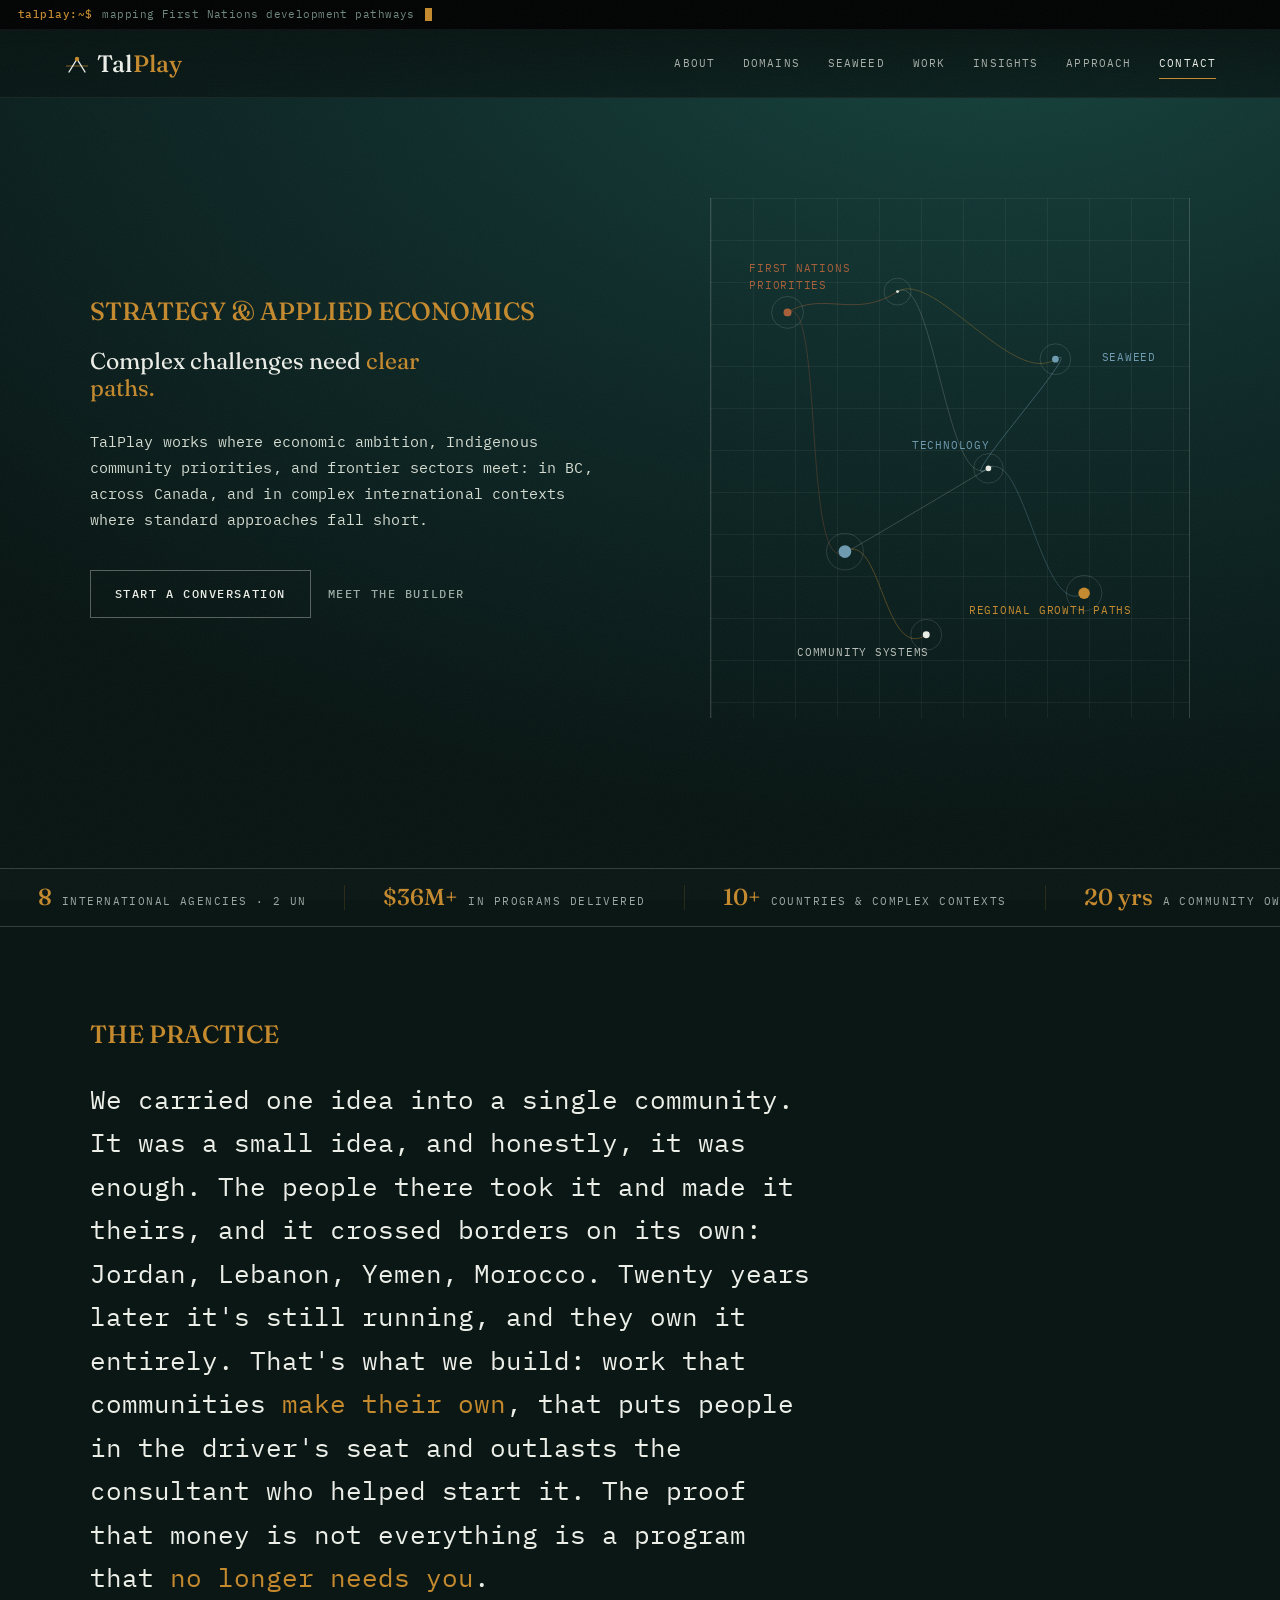
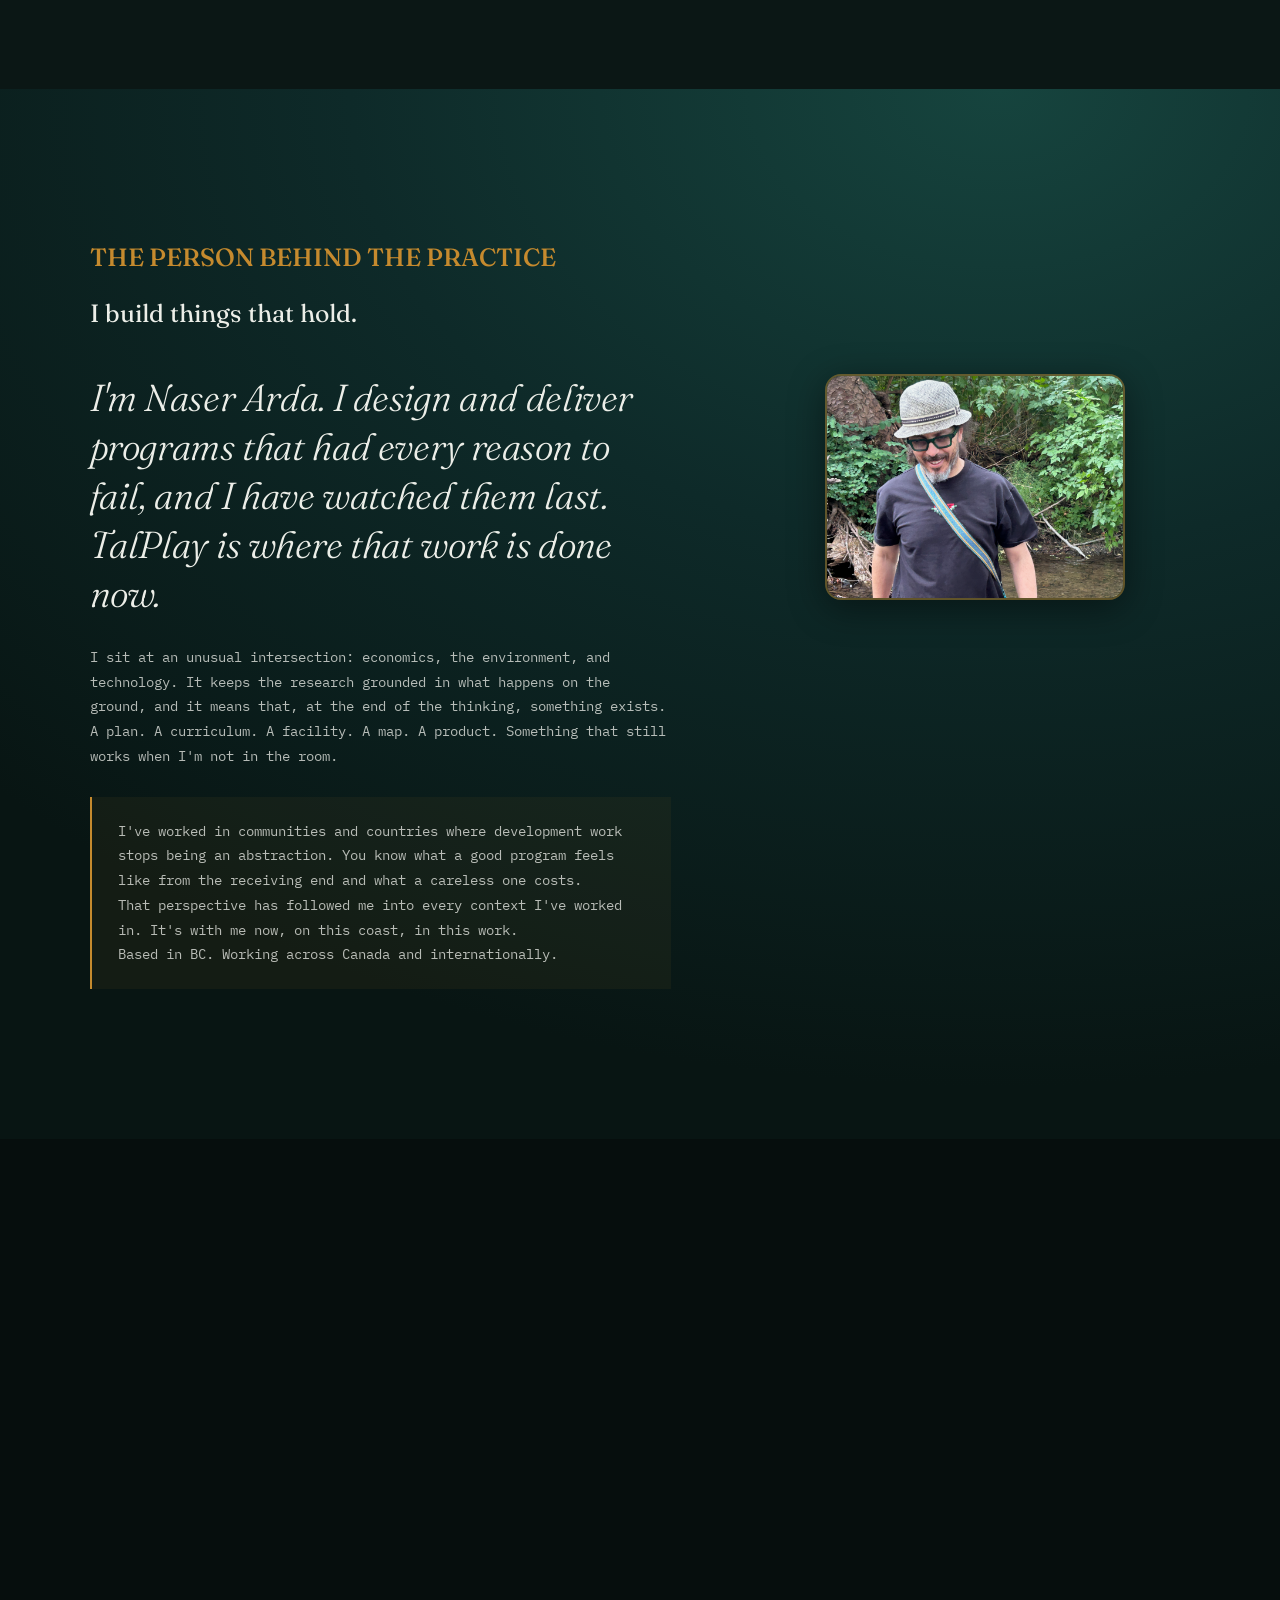
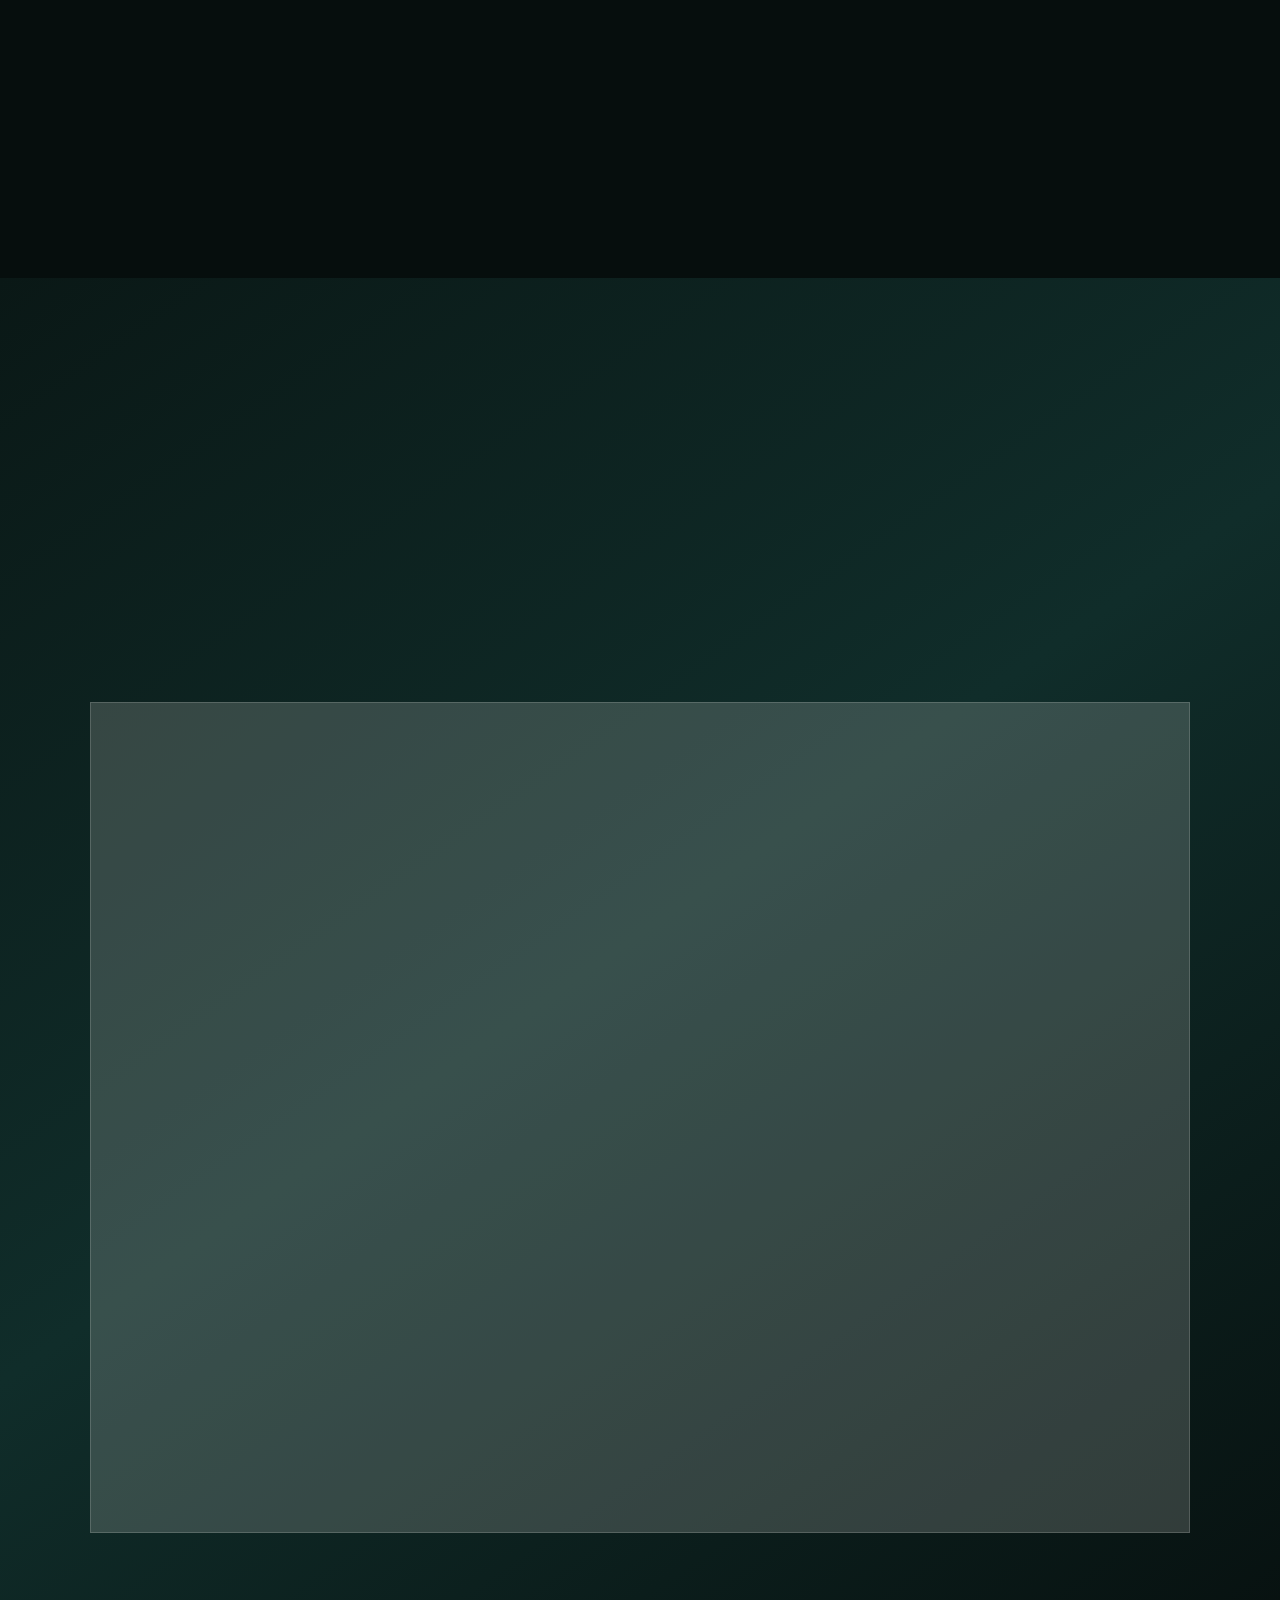
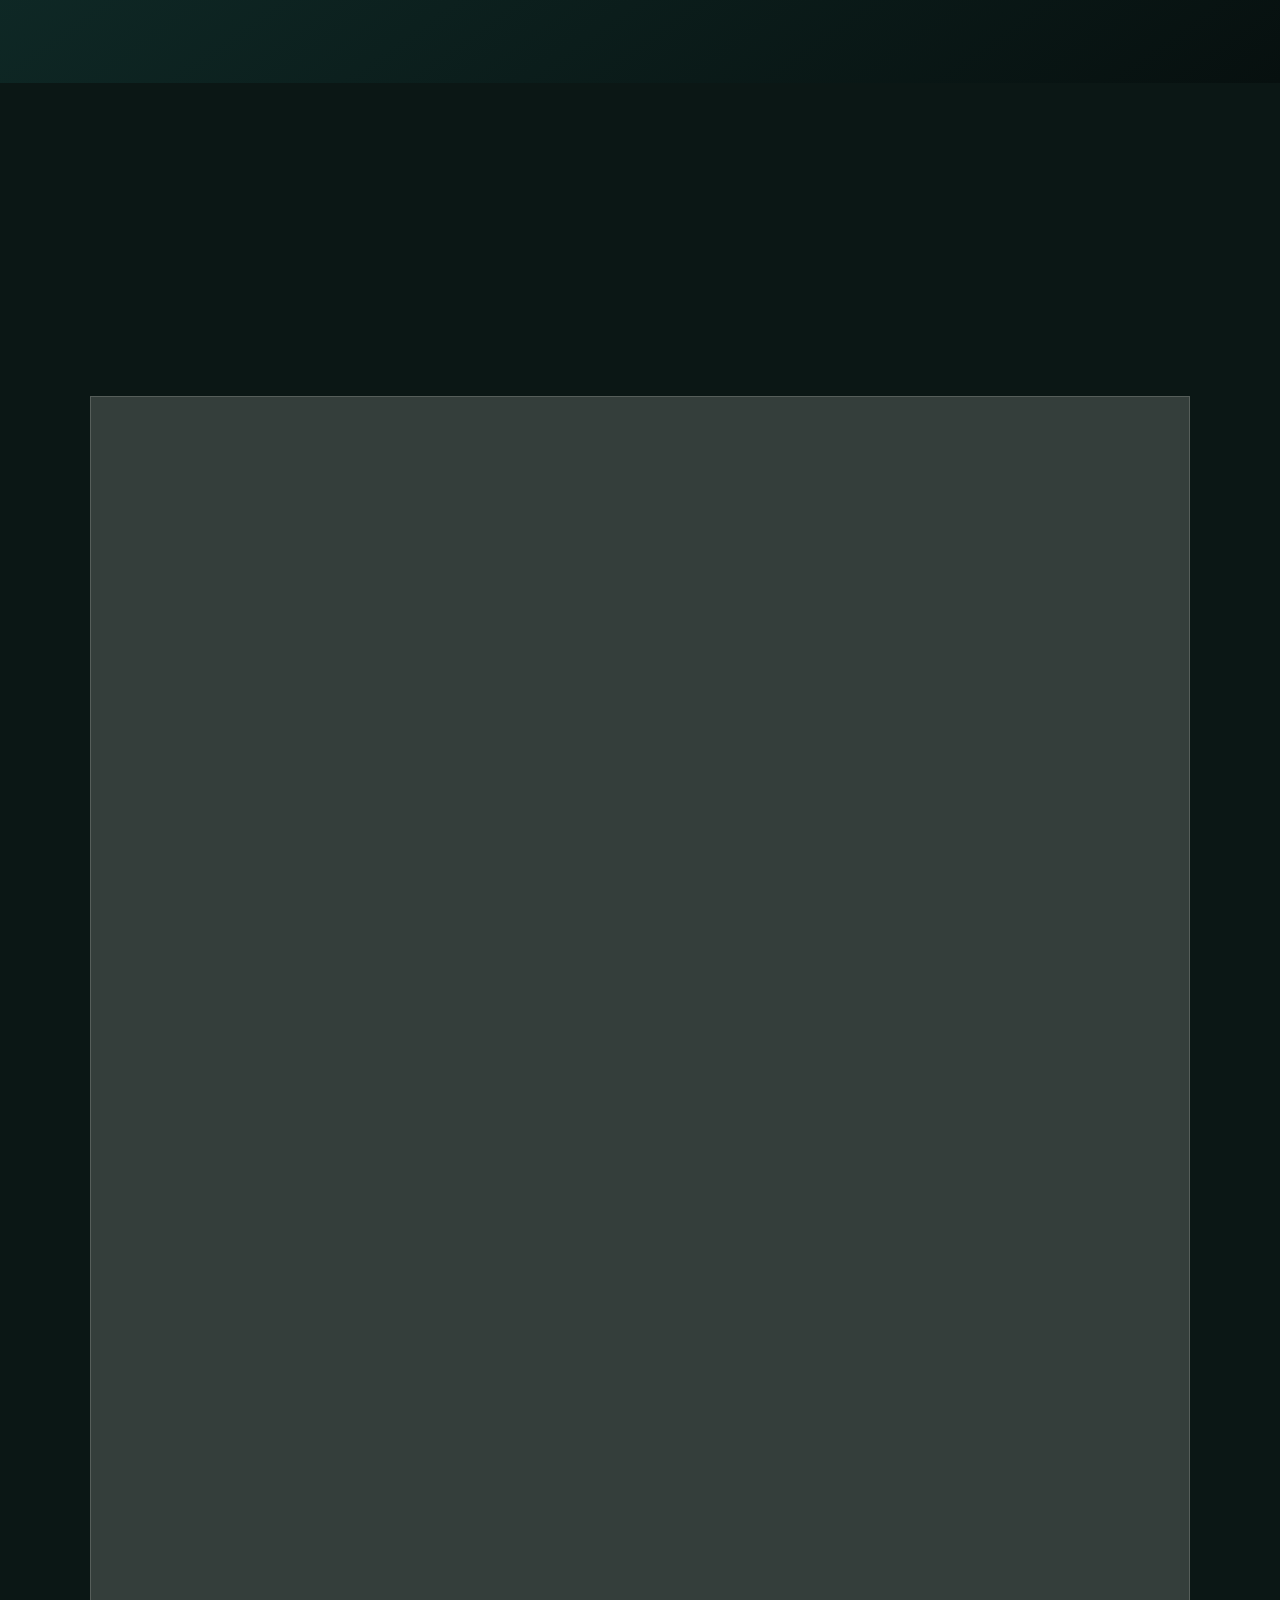
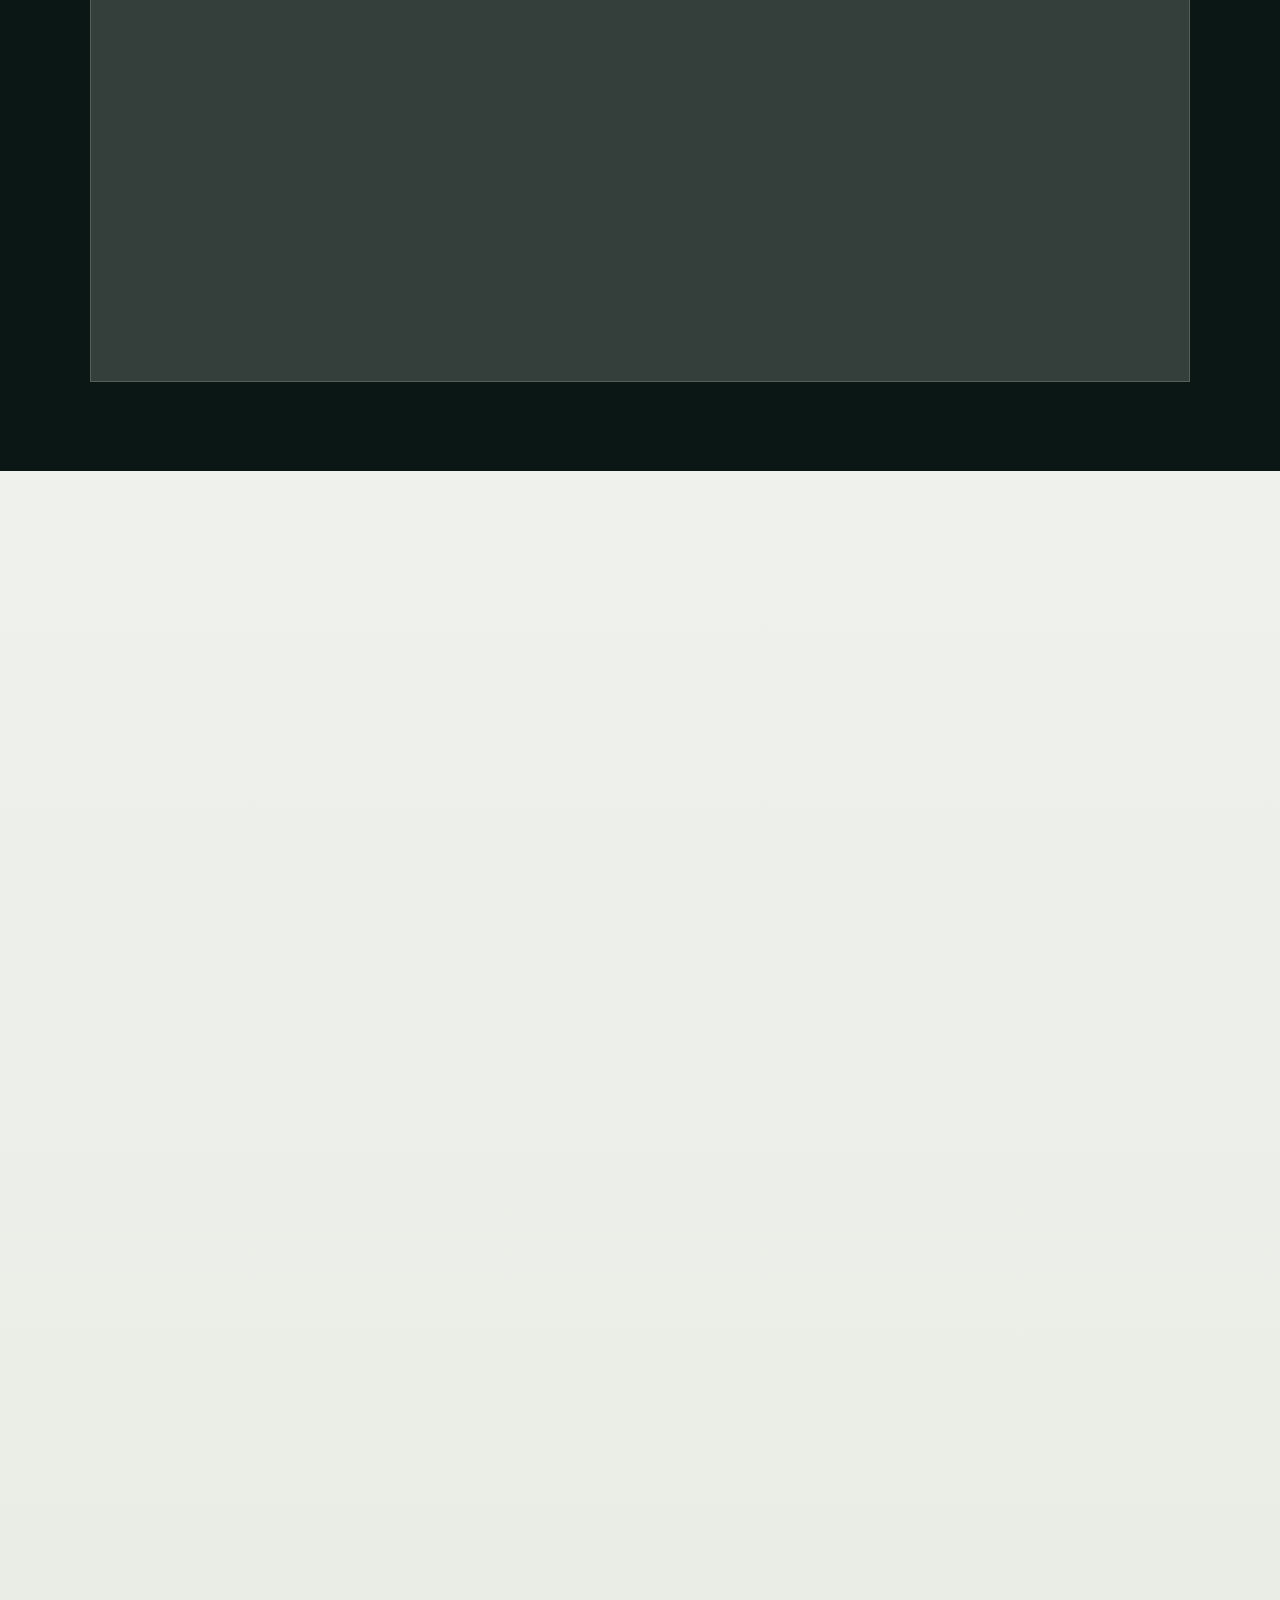
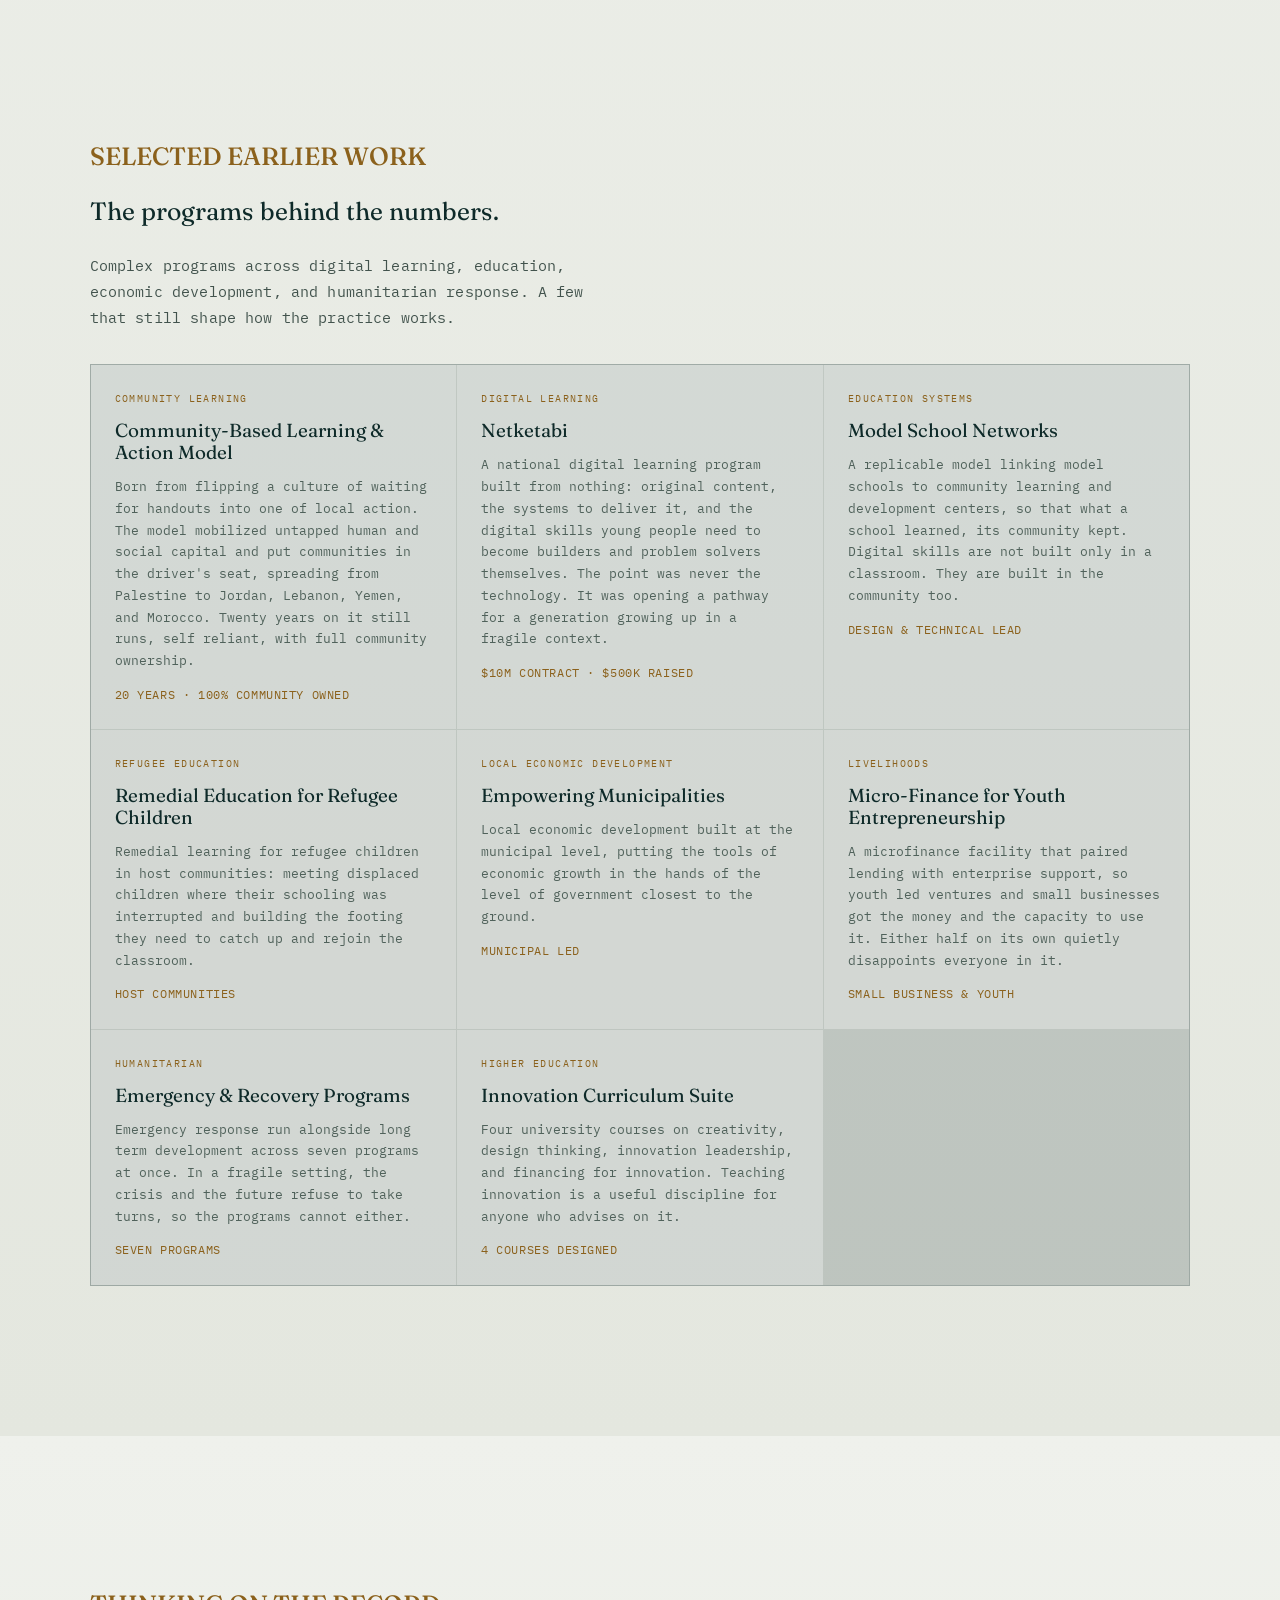
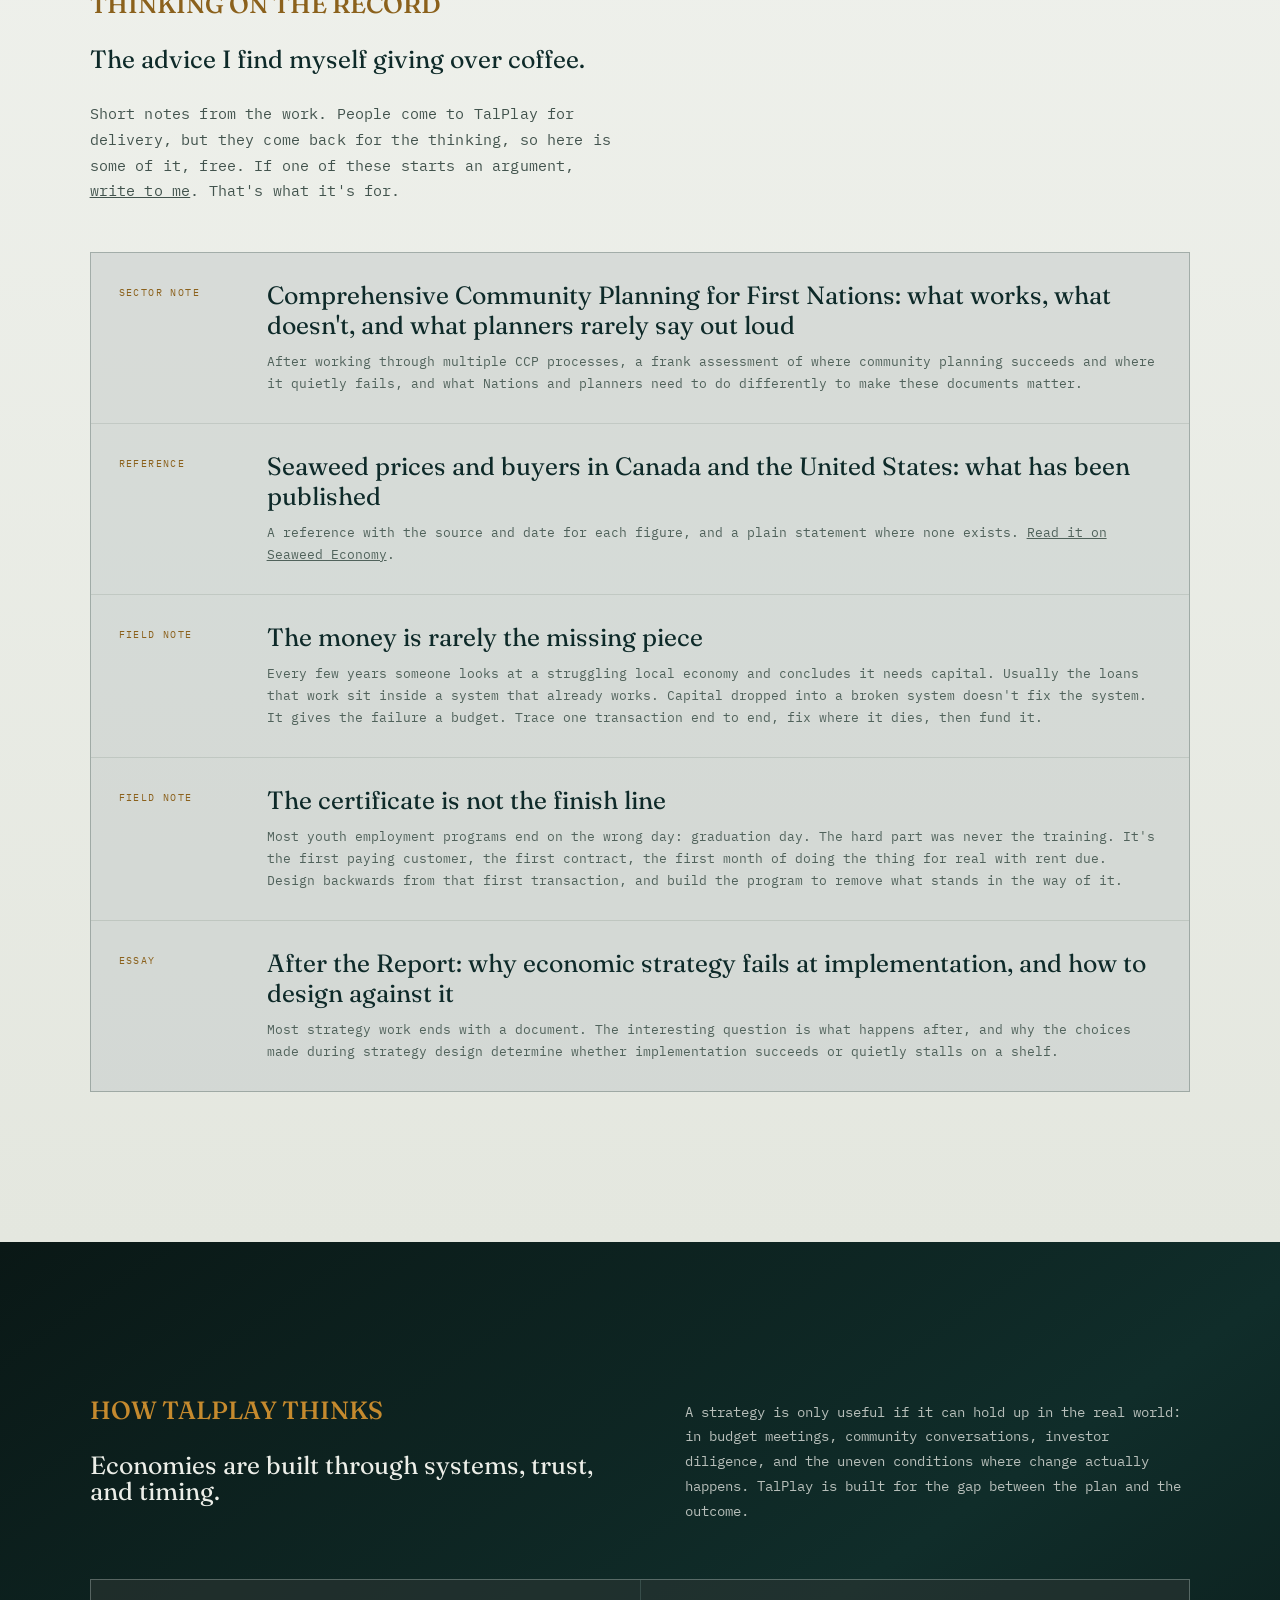
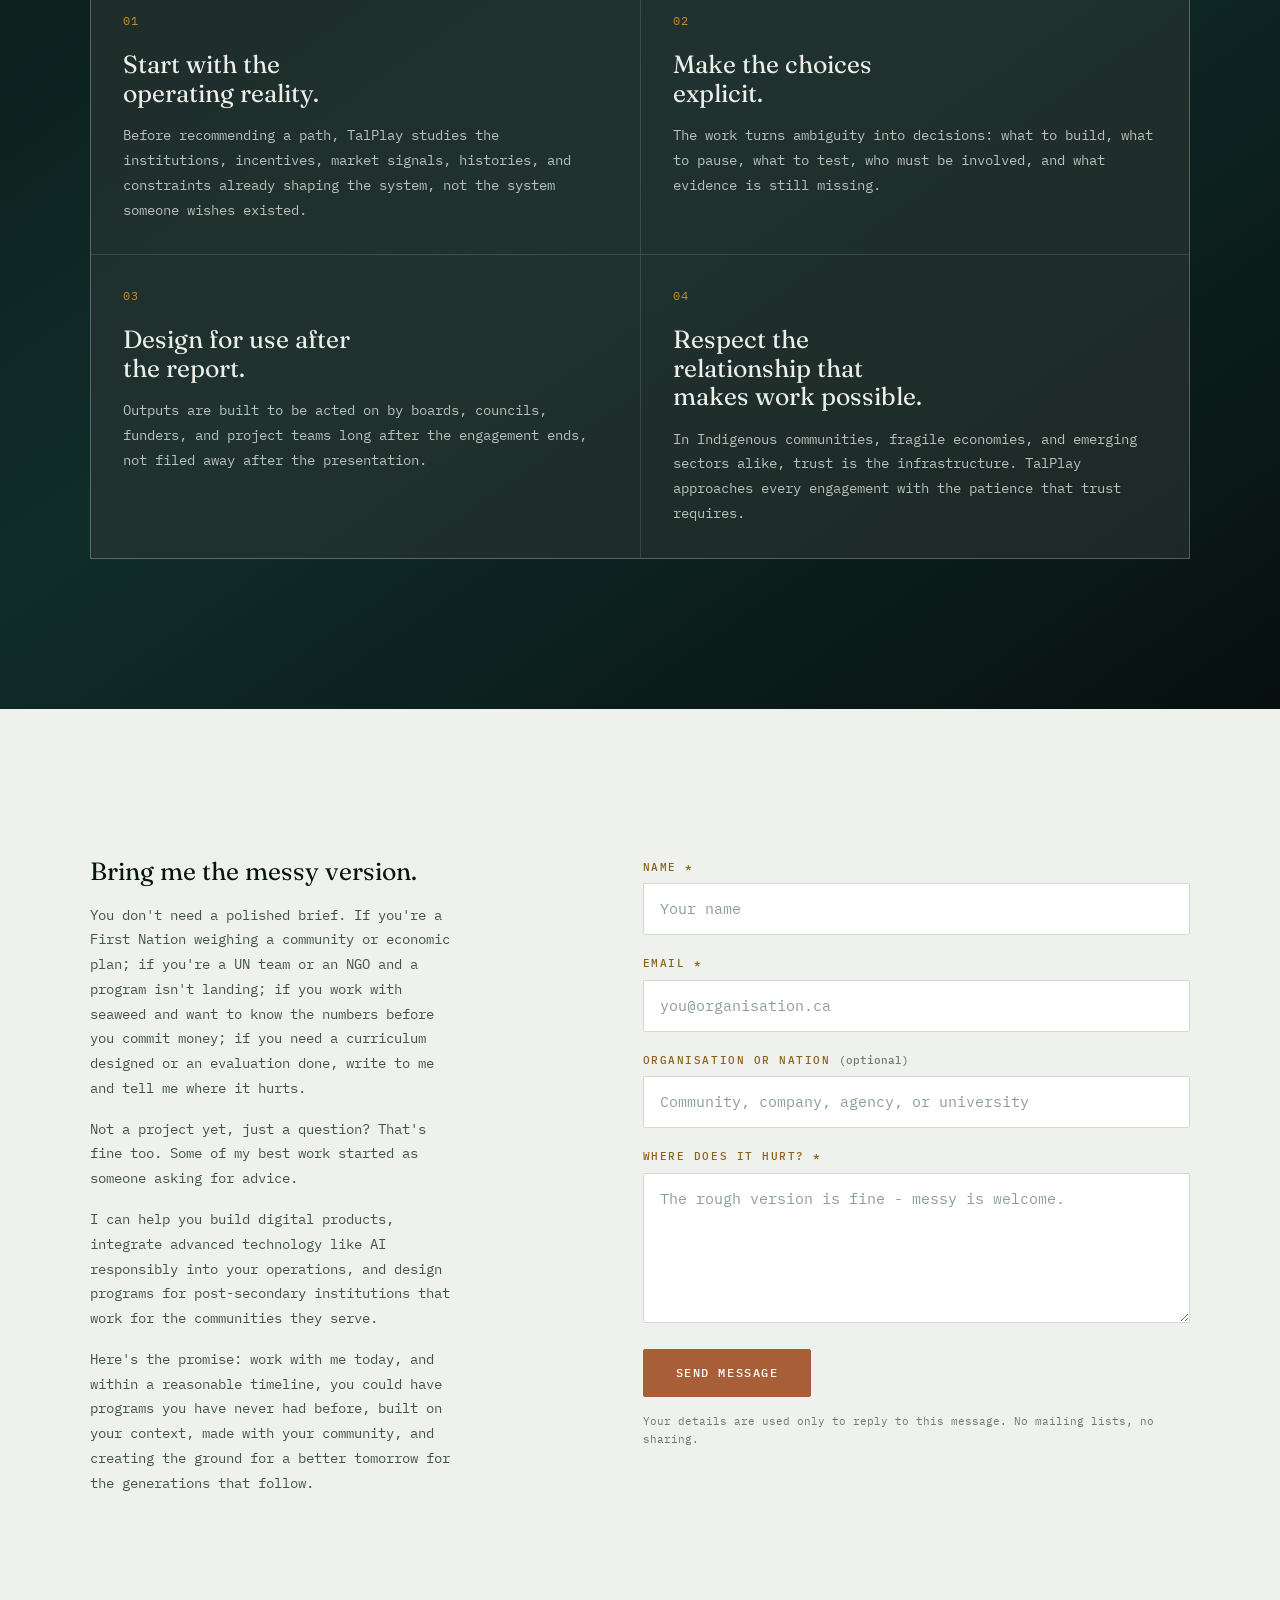
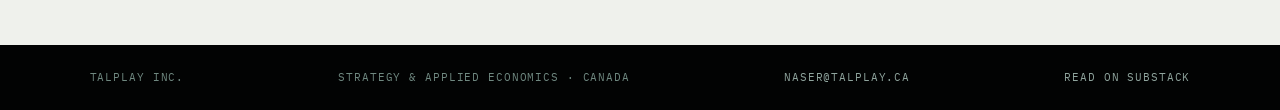
==== index.html @ 372d11d4 "Reposition seaweed work around Seaweed Economy and add a seaweed page Home page: Seaweed Commons bec" ====
<!DOCTYPE html>
<html lang="en">
<head>
<meta charset="UTF-8">
<meta name="viewport" content="width=device-width, initial-scale=1.0">
<meta name="description" content="TalPlay is the strategy and applied economics practice of Naser Arda: community and economic planning with First Nations, the economics and business of seaweed, and economic recovery and regional growth, in Canada and internationally.">
<meta property="og:title" content="TalPlay | Strategy & Applied Economics">
<meta property="og:description" content="First Nations community and economic planning, the economics and business of seaweed, and regional growth strategy.">
<meta property="og:type" content="website">
<meta property="og:url" content="https://talplay.ca/">
<meta property="og:image" content="https://talplay.ca/og.png">
<meta property="og:image:width" content="1200">
<meta property="og:image:height" content="630">
<meta property="og:image:alt" content="TalPlay | Strategy & Applied Economics">
<meta property="og:site_name" content="TalPlay">
<meta name="twitter:card" content="summary_large_image">
<meta name="twitter:title" content="TalPlay | Strategy & Applied Economics">
<meta name="twitter:description" content="First Nations community and economic planning, the economics and business of seaweed, and regional growth strategy.">
<meta name="twitter:image" content="https://talplay.ca/og.png">
<link rel="canonical" href="https://talplay.ca/">
<meta name="theme-color" content="#0e2a29">
<link rel="icon" type="image/svg+xml" href="/favicon.svg">
<title>TalPlay | Strategy & Applied Economics</title>
<link rel="preconnect" href="https://fonts.googleapis.com">
<link rel="preconnect" href="https://fonts.gstatic.com" crossorigin>
<link href="https://fonts.googleapis.com/css2?family=Fraunces:ital,opsz,wght@0,9..144,300;0,9..144,400;0,9..144,500;1,9..144,300;1,9..144,400&family=IBM+Plex+Mono:wght@400;500&display=swap" rel="stylesheet">
<style>
  :root {
    --ink: #081513;
    --marine: #0E2A29;
    --deep: #123733;
    --paper: #EFF1EC;
    --paper-soft: #E4E7DF;
    --stone: #ECEEE8;
    --muted: #9AAAA3;
    --field: #D5DDD2;
    --copper: #A85F38;
    --gold: #C58A2E;
    --blue: #6E9BB0;
    --line: rgba(236,238,232,.18);
    --paper-line: rgba(14,42,41,.18);
    --serif: "Fraunces", Georgia, serif;
    --mono: "IBM Plex Mono", ui-monospace, SFMono-Regular, Menlo, monospace;
    --termH: 30px;
    --hdrH: 68px;
  }

  * { box-sizing: border-box }

  html {
    scroll-behavior: smooth;
    scroll-padding-top: calc(var(--termH) + var(--hdrH) + 24px);
  }

  body {
    margin: 0;
    background: var(--ink);
    color: var(--stone);
    font-family: var(--serif);
    line-height: 1.5;
    -webkit-font-smoothing: antialiased;
    text-rendering: optimizeLegibility;
    overflow-x: hidden;
  }

  body::after {
    content: "";
    position: fixed;
    inset: 0;
    z-index: 200;
    pointer-events: none;
    opacity: .04;
    background-image: url("data:image/svg+xml,%3Csvg xmlns='http://www.w3.org/2000/svg' width='160' height='160'%3E%3Cfilter id='n'%3E%3CfeTurbulence type='fractalNoise' baseFrequency='.85' numOctaves='3'/%3E%3C/filter%3E%3Crect width='100%25' height='100%25' filter='url(%23n)'/%3E%3C/svg%3E");
  }

  ::selection { background: var(--gold); color: #211706 }

  a { color: inherit }
  p { margin: 0 }

  .skip-link {
    position: fixed;
    top: 8px; left: 8px;
    z-index: 300;
    transform: translateY(-140%);
    background: var(--paper);
    color: var(--ink);
    padding: 10px 14px;
    font-family: var(--mono);
    font-size: 12px;
    text-transform: uppercase;
    letter-spacing: .08em;
  }
  .skip-link:focus { transform: none }

  /* ── Terminal bar ── */
  .term {
    position: fixed;
    top: 0; left: 0; right: 0;
    z-index: 120;
    height: var(--termH);
    display: flex;
    align-items: center;
    gap: 10px;
    padding: 0 18px;
    background: #020303;
    color: #6f8880;
    border-bottom: 1px solid rgba(255,255,255,.06);
    font-family: var(--mono);
    font-size: 11px;
    letter-spacing: .04em;
  }
  .term strong { font-weight: 500; color: var(--gold) }
  .cursor {
    display: inline-block;
    width: 7px; height: 13px;
    background: var(--gold);
    animation: blink 1.1s steps(1) infinite;
  }
  @keyframes blink { 50% { opacity: 0 } }

  /* ── Header ── */
  .site-header {
    position: fixed;
    top: var(--termH);
    left: 0; right: 0;
    z-index: 110;
    min-height: var(--hdrH);
    display: flex;
    align-items: center;
    justify-content: space-between;
    gap: 24px;
    padding: 14px clamp(22px, 5vw, 70px);
    background: linear-gradient(180deg, rgba(8,21,19,.96), rgba(8,21,19,.72));
    border-bottom: 1px solid rgba(236,238,232,.07);
    backdrop-filter: blur(10px);
  }

  .mark {
    display: flex;
    align-items: center;
    gap: 10px;
    font-size: 1.48rem;
    font-weight: 500;
    letter-spacing: .01em;
    text-decoration: none;
    white-space: nowrap;
  }
  .mark-symbol { width: 26px; height: 26px; flex-shrink: 0 }
  .mark b { color: var(--gold); font-weight: 500 }

  .nav {
    display: flex;
    align-items: center;
    gap: clamp(14px, 2.2vw, 32px);
    font-family: var(--mono);
    font-size: 11px;
    letter-spacing: .1em;
    text-transform: uppercase;
  }
  .nav a {
    color: rgba(236,238,232,.7);
    text-decoration: none;
    padding: 7px 0;
    border-bottom: 1px solid transparent;
    transition: color .2s, border-color .2s;
  }
  .nav a:hover, .nav a:focus-visible { color: var(--stone); border-color: var(--gold) }
  .nav .nav-cta { color: var(--stone); border-color: var(--gold) }

  /* ── Section base ── */
  .section {
    position: relative;
    scroll-margin-top: calc(var(--termH) + var(--hdrH) + 24px);
    padding: clamp(86px, 12vw, 150px) clamp(22px, 7vw, 96px);
    overflow: hidden;
  }
  .section:first-of-type {
    padding-top: calc(var(--termH) + var(--hdrH) + clamp(54px, 9vw, 100px));
  }

  .section--marine { background: radial-gradient(110% 95% at 78% 0%, #16443e 0%, var(--marine) 46%, var(--ink) 100%) }
  .section--ink    { background: linear-gradient(145deg, #0a1816 0%, #102d2a 48%, #07100f 100%) }
  .section--paper  { background: linear-gradient(180deg, var(--paper), var(--paper-soft)); color: var(--marine) }
  .section--quiet  { background: #0b1715; padding-top: clamp(56px, 7vw, 110px); padding-bottom: clamp(56px, 7vw, 110px) }
  .section--dark   { background: #060e0d }

  .inner {
    position: relative;
    z-index: 2;
    width: 100%;
    max-width: 1180px;
    margin: 0 auto;
  }

  .grid {
    display: grid;
    grid-template-columns: minmax(0,1.05fr) minmax(280px,.95fr);
    gap: clamp(42px, 7vw, 94px);
    align-items: center;
  }
  .grid--top { align-items: start }

  /* ── Typography ── */
  .eyebrow {
    display: flex;
    align-items: center;
    gap: 12px;
    margin-bottom: 24px;
    color: var(--gold);
    font-family: var(--serif);
    font-size: clamp(1.25rem, 1.95vw, 1.8rem);
    font-weight: 500;
    letter-spacing: 0;
    text-transform: uppercase;
  }
  .eyebrow::before { display: none }
  .eyebrow--center { justify-content: center }
  /* Hero typography hierarchy: main title > subtitle > lead > labels */
  .hero-title {
    max-width: none;
    font-family: var(--serif);
    font-size: clamp(1.25rem, 1.95vw, 1.8rem);
    font-weight: 500;
    line-height: 1.1;
    letter-spacing: 0;
    text-transform: uppercase;
    color: var(--gold);
  }
  .hero-subtitle {
    max-width: 24ch;
    margin-top: 22px;
    font-family: var(--serif);
    font-size: clamp(1.6rem, 2.8vw, 2.4rem);
    line-height: 1.18;
    color: var(--stone);
  }
  .eyebrow--center::before { display: none }
  .section--paper .eyebrow { color: #8B611C }

  h1, h2, h3, h4 { margin: 0; font-weight: 400; letter-spacing: 0 }
  h1 {
    max-width: 11ch;
    font-size: clamp(3rem, 7.7vw, 7rem);
    line-height: .98;
  }
  h2 {
    max-width: 16ch;
    font-size: clamp(2.15rem, 5vw, 4.8rem);
    line-height: 1.04;
  }
  h3 { font-size: clamp(1.35rem, 2.2vw, 2rem); line-height: 1.14 }

  .gold   { color: var(--gold) }
  .copper { color: var(--copper) }

  .lead {
    max-width: 58ch;
    margin-top: 28px;
    color: var(--field);
    font-family: var(--mono);
    font-size: clamp(.86rem, 1.15vw, .98rem);
    line-height: 1.75;
    letter-spacing: .01em;
  }
  .section--paper .lead { color: #42534d }

  .plain {
    color: rgba(236,238,232,.76);
    font-family: var(--mono);
    font-size: .86rem;
    line-height: 1.8;
  }
  .section--paper .plain { color: #4f625b }

  /* ── Buttons ── */
  .actions {
    display: flex;
    flex-wrap: wrap;
    align-items: center;
    gap: 16px;
    margin-top: 38px;
  }

  .button {
    display: inline-flex;
    align-items: center;
    justify-content: center;
    min-height: 48px;
    padding: 14px 24px;
    border: 1px solid rgba(236,238,232,.34);
    color: var(--stone);
    font-family: var(--mono);
    font-size: 12px;
    font-weight: 500;
    letter-spacing: .13em;
    text-transform: uppercase;
    text-decoration: none;
    transition: background .25s, color .25s, border-color .25s;
  }
  .button:hover, .button:focus-visible {
    background: var(--gold);
    border-color: var(--gold);
    color: #241a08;
  }
  .button--ghost {
    border-color: transparent;
    color: var(--muted);
    padding-left: 0; padding-right: 0;
  }
  .button--ghost:hover, .button--ghost:focus-visible {
    background: transparent;
    color: var(--stone);
    border-color: transparent;
  }
  .section--paper .button { color: var(--marine); border-color: rgba(14,42,41,.3) }
  .section--paper .button:hover, .section--paper .button:focus-visible {
    background: var(--marine); border-color: var(--marine); color: var(--stone);
  }

  /* ── Hero proof strip ── */
  .proof-strip {
    display: grid;
    grid-template-columns: repeat(4, 1fr);
    gap: 1px;
    margin-top: clamp(48px, 8vw, 88px);
    background: var(--line);
    border: 1px solid var(--line);
  }
  .proof-item {
    min-height: 118px;
    padding: 22px;
    background: rgba(8,21,19,.54);
  }
  .proof-item b {
    display: block;
    margin-bottom: 10px;
    color: var(--stone);
    font-size: clamp(1.4rem, 2.5vw, 2.25rem);
    font-weight: 400;
    line-height: 1;
  }
  .proof-item span {
    color: var(--muted);
    font-family: var(--mono);
    font-size: 11px;
    letter-spacing: .08em;
    text-transform: uppercase;
  }

  /* ── Hero field map ── */
  .field-map {
    position: relative;
    min-height: 520px;
    border-left: 1px solid var(--line);
    border-right: 1px solid var(--line);
    background:
      linear-gradient(rgba(236,238,232,.055) 1px, transparent 1px),
      linear-gradient(90deg, rgba(236,238,232,.055) 1px, transparent 1px);
    background-size: 42px 42px;
  }
  .field-map canvas { position: absolute; inset: 0; width: 100%; height: 100% }
  .map-label {
    position: absolute;
    max-width: 170px;
    color: rgba(236,238,232,.78);
    font-family: var(--mono);
    font-size: 11px;
    line-height: 1.55;
    letter-spacing: .07em;
    text-transform: uppercase;
  }
  .map-label.one   { top: 12%;  left: 8%;  color: var(--copper) }
  .map-label.two   { right: 7%; top: 29%;  color: var(--blue) }
  .map-label.three { left: 18%; bottom: 11% }
  .map-label.four  { right: 12%; bottom: 19%; color: var(--gold) }
  .map-label.five  { left: 42%; top: 46%; color: var(--blue) }

  /* ── Practice manifesto ── */
  .manifesto {
    max-width: 720px;
    margin: 0;
    text-align: left;
  }
  .manifesto-text {
    font-family: var(--mono);
    font-size: clamp(1.05rem, 2.1vw, 1.6rem);
    line-height: 1.7;
    color: var(--stone);
    font-weight: 400;
    letter-spacing: 0;
    font-style: normal;
    margin-top: 20px;
  }
  .manifesto-text em { font-style: normal; color: var(--gold) }
  .manifesto .eyebrow {
    font-family: var(--serif);
    font-size: clamp(1.25rem, 1.95vw, 1.8rem);
    font-weight: 500;
    letter-spacing: 0;
    text-transform: uppercase;
    color: var(--gold);
  }
  .manifesto .eyebrow::before { display: none }

  /* ── Domains ── */
  .domain-grid {
    display: grid;
    grid-template-columns: repeat(3, 1fr);
    gap: 1px;
    margin-top: 56px;
    background: var(--line);
    border: 1px solid var(--line);
  }

  .domain {
    padding: 36px 30px 40px;
    background: rgba(8,21,19,.6);
    transition: background .3s;
  }
  .domain:hover { background: rgba(13,30,28,.82) }

  .domain-num {
    display: block;
    margin-bottom: 20px;
    font-family: var(--mono);
    font-size: 11px;
    letter-spacing: .2em;
    color: var(--muted);
  }

  .domain-name {
    font-size: clamp(1.28rem, 2vw, 1.75rem);
    line-height: 1.1;
    margin-bottom: 20px;
  }
  .domain--indigenous .domain-name { color: var(--copper) }
  .domain--blue       .domain-name { color: var(--blue) }
  .domain--global     .domain-name { color: var(--gold) }

  .domain-desc {
    color: rgba(236,238,232,.7);
    font-family: var(--mono);
    font-size: .82rem;
    line-height: 1.78;
    margin-bottom: 28px;
  }

  .domain-caps {
    list-style: none;
    margin: 0; padding: 0;
    display: grid;
    gap: 8px;
  }
  .domain-caps li {
    display: flex;
    align-items: flex-start;
    gap: 10px;
    color: var(--muted);
    font-family: var(--mono);
    font-size: .78rem;
    line-height: 1.6;
    letter-spacing: .03em;
  }
  .domain-caps li::before { content: "→"; flex-shrink: 0; margin-top: 1px }
  .domain--indigenous .domain-caps li::before { color: var(--copper) }
  .domain--blue       .domain-caps li::before { color: var(--blue) }
  .domain--global     .domain-caps li::before { color: var(--gold) }

  /* ── Selected Work ── */
  .work-list {
    display: grid;
    gap: 1px;
    margin-top: 56px;
    background: var(--line);
    border: 1px solid var(--line);
  }

  .work-item {
    display: grid;
    grid-template-columns: 56px 1fr 1fr;
    gap: 32px;
    padding: 36px 32px;
    background: rgba(8,21,19,.58);
    transition: background .25s;
  }
  .work-item:hover { background: rgba(13,30,28,.76) }

  .work-num {
    color: var(--muted);
    font-family: var(--mono);
    font-size: 11px;
    letter-spacing: .14em;
    padding-top: 4px;
  }

  .work-sector {
    display: inline-flex;
    align-items: center;
    margin-bottom: 16px;
    padding: 5px 10px;
    border: 1px solid;
    font-family: var(--mono);
    font-size: 10px;
    letter-spacing: .12em;
    text-transform: uppercase;
  }
  .work-sector--indigenous  { color: var(--copper); border-color: rgba(168,95,56,.4) }
  .work-sector--blue        { color: var(--blue);   border-color: rgba(110,155,176,.4) }
  .work-sector--global      { color: var(--gold);   border-color: rgba(197,138,46,.4) }
  .work-sector--innovation  { color: var(--muted);  border-color: rgba(154,170,163,.3) }

  .work-title {
    font-size: clamp(1.1rem, 1.8vw, 1.5rem);
    line-height: 1.15;
    margin-bottom: 14px;
  }

  .work-context {
    color: rgba(236,238,232,.66);
    font-family: var(--mono);
    font-size: .82rem;
    line-height: 1.75;
  }

  .work-output-label {
    display: block;
    margin-bottom: 16px;
    color: var(--gold);
    font-family: var(--mono);
    font-size: 10px;
    letter-spacing: .18em;
    text-transform: uppercase;
  }

  .work-outputs {
    list-style: none;
    margin: 0; padding: 0;
    display: grid;
    gap: 10px;
  }
  .work-outputs li {
    color: var(--field);
    font-family: var(--mono);
    font-size: .8rem;
    line-height: 1.6;
    padding-left: 16px;
    position: relative;
  }
  .work-outputs li::before {
    content: "\00B7";
    position: absolute;
    left: 0;
    color: var(--muted);
  }

  /* ── Insights ── */
  .insights-list {
    display: grid;
    gap: 1px;
    margin-top: 48px;
    background: var(--paper-line);
    border: 1px solid var(--paper-line);
  }

  .insight-item {
    display: grid;
    grid-template-columns: 120px 1fr;
    gap: 28px;
    padding: 28px;
    background: rgba(255,255,255,.32);
    transition: background .25s;
    text-decoration: none;
    color: inherit;
  }
  .insight-item:hover { background: rgba(255,255,255,.46) }

  .insight-type {
    color: #8B611C;
    font-family: var(--mono);
    font-size: 10px;
    letter-spacing: .14em;
    text-transform: uppercase;
    padding-top: 4px;
  }

  .insight-title {
    display: block;
    font-size: clamp(1rem, 1.6vw, 1.3rem);
    line-height: 1.2;
    color: var(--marine);
    margin-bottom: 10px;
  }

  .insight-desc {
    color: #50625b;
    font-family: var(--mono);
    font-size: .8rem;
    line-height: 1.72;
  }

  /* ── Track Record ── */
  .record-grid {
    display: grid;
    grid-template-columns: 1fr 1.4fr;
    gap: clamp(48px, 8vw, 110px);
    align-items: start;
  }

  .record-stats {
    display: grid;
    grid-template-columns: 1fr 1fr;
    gap: 1px;
    background: var(--paper-line);
    border: 1px solid var(--paper-line);
    margin-bottom: 36px;
  }
  .record-stat {
    padding: 22px;
    background: rgba(255,255,255,.3);
  }
  .record-stat b {
    display: block;
    margin-bottom: 8px;
    color: var(--marine);
    font-size: clamp(1.6rem, 3vw, 2.6rem);
    font-weight: 400;
    line-height: 1;
  }
  .record-stat span {
    color: #62756d;
    font-family: var(--mono);
    font-size: .78rem;
    line-height: 1.55;
    letter-spacing: .04em;
  }

  .client-logos-label {
    color: #8a9e98;
    font-family: var(--mono);
    font-size: 10px;
    letter-spacing: .18em;
    text-transform: uppercase;
    margin-bottom: 14px;
  }
  .logo-grid {
    display: grid;
    grid-template-columns: repeat(3, 1fr);
    gap: 1px;
    background: var(--paper-line);
    border: 1px solid var(--paper-line);
  }
  .logo-item {
    display: flex;
    align-items: center;
    justify-content: center;
    min-height: 54px;
    padding: 12px 14px;
    background: rgba(255,255,255,.25);
    color: #6d807a;
    font-family: var(--mono);
    font-size: .72rem;
    letter-spacing: .06em;
    text-align: center;
    text-transform: uppercase;
  }

  .record-detail-list {
    display: grid;
    gap: 1px;
    background: var(--paper-line);
    border: 1px solid var(--paper-line);
  }
  .record-detail-item {
    display: grid;
    grid-template-columns: 155px 1fr;
    gap: 24px;
    padding: 24px;
    background: rgba(255,255,255,.3);
  }
  .record-detail-item b {
    color: var(--marine);
    font-size: 1.35rem;
    font-weight: 400;
    line-height: 1.1;
  }
  .record-detail-item span {
    color: #50625b;
    font-family: var(--mono);
    font-size: .82rem;
    line-height: 1.75;
  }

  /* ── Approach ── */
  .approach-intro {
    display: grid;
    grid-template-columns: 1fr 1fr;
    gap: clamp(40px, 7vw, 90px);
    align-items: start;
    margin-bottom: 56px;
  }

  .principles {
    display: grid;
    grid-template-columns: repeat(2, 1fr);
    gap: 1px;
    background: var(--line);
    border: 1px solid var(--line);
  }
  .principle {
    padding: 32px;
    background: rgba(8,21,19,.5);
  }
  .principle .num {
    display: block;
    margin-bottom: 20px;
    color: var(--gold);
    font-family: var(--mono);
    font-size: 12px;
    letter-spacing: .14em;
  }
  .principle h3 { max-width: 16ch; margin-bottom: 16px }

  /* ── Contact ── */
  .closing { text-align: center }
  .closing h2 { max-width: 14ch; margin: 0 auto }
  .closing .lead { margin-left: auto; margin-right: auto }

  .conversation-types {
    display: flex;
    flex-wrap: wrap;
    justify-content: center;
    gap: 10px;
    max-width: 800px;
    margin: 34px auto 0;
  }
  .conversation-types span {
    border: 1px solid rgba(236,238,232,.2);
    padding: 9px 13px;
    color: var(--muted);
    font-family: var(--mono);
    font-size: 11px;
    letter-spacing: .08em;
    text-transform: uppercase;
  }

  /* ── Footer ── */
  footer {
    display: flex;
    justify-content: space-between;
    flex-wrap: wrap;
    gap: 12px;
    padding: 24px clamp(22px, 7vw, 96px);
    background: #020303;
    color: #6f8880;
    font-family: var(--mono);
    font-size: 11px;
    letter-spacing: .08em;
    text-transform: uppercase;
  }
  footer a { color: #8fa49d; text-decoration: none }
  footer a:hover { color: var(--gold) }

  /* ── Reveal animation ── */
  .reveal {
    opacity: 0;
    transform: translateY(22px);
    transition: opacity .8s cubic-bezier(.2,.7,.2,1), transform .8s cubic-bezier(.2,.7,.2,1);
  }
  .reveal.in { opacity: 1; transform: none }

  .nav-toggle { display: none }

  /* Unified type scale: one size for every title, one for every subtitle */
  h2, h3, .domain-name, .work-title, .insight-title {
    font-size: clamp(1.25rem, 1.95vw, 1.8rem);
  }
  h2 { max-width: none }
  .hero-subtitle {
    font-size: clamp(1.1rem, 1.8vw, 1.5rem);
  }

  /* ── Responsive ── */
  @media (max-width: 960px) {
    .site-header { align-items: flex-start }
    .nav { justify-content: flex-end; flex-wrap: wrap; gap: 10px 18px }
    .grid { grid-template-columns: 1fr }
    .field-map { min-height: 420px }
    .proof-strip { grid-template-columns: 1fr 1fr }
    .domain-grid { grid-template-columns: 1fr 1fr }
    .work-item { grid-template-columns: 40px 1fr; }
    .work-item > div:last-child { grid-column: 2 }
    .record-grid { grid-template-columns: 1fr }
    .approach-intro { grid-template-columns: 1fr }
    .principles { grid-template-columns: 1fr 1fr }
  }

  @media (max-width: 640px) {
    :root { --hdrH: 88px }
    .term { padding: 0 12px; font-size: 10px }
    .site-header { padding: 12px 20px }
    .nav-toggle {
      display: inline-flex;
      flex-direction: column;
      align-items: center;
      justify-content: center;
      gap: 5px;
      width: 44px;
      height: 44px;
      background: none;
      border: 1px solid rgba(236,238,232,.28);
      border-radius: 6px;
      cursor: pointer;
    }
    .nav-toggle__bar {
      display: block;
      width: 20px;
      height: 2px;
      background: var(--stone);
      transition: transform .2s, opacity .2s;
    }
    .site-header.nav-open .nav-toggle__bar:nth-child(1) { transform: translateY(7px) rotate(45deg) }
    .site-header.nav-open .nav-toggle__bar:nth-child(2) { opacity: 0 }
    .site-header.nav-open .nav-toggle__bar:nth-child(3) { transform: translateY(-7px) rotate(-45deg) }
    .nav {
      position: absolute;
      top: 100%;
      left: 0;
      right: 0;
      display: none;
      flex-direction: column;
      align-items: stretch;
      gap: 0;
      background: #020303;
      border-bottom: 1px solid var(--line);
      padding: 10px 20px 16px;
    }
    .site-header.nav-open .nav { display: flex }
    .nav a { padding: 14px 4px; font-size: 12px }
    .nav a:not(.nav-cta) { display: block }
    .nav .nav-cta { margin-top: 12px; text-align: center }
    .section { padding-left: 22px; padding-right: 22px }
    .hero-title { font-size: clamp(1.5rem, 6vw, 2rem); max-width: 12ch }
    .hero-subtitle { font-size: clamp(1.15rem, 4.8vw, 1.6rem) }
    .proof-strip, .domain-grid, .principles { grid-template-columns: 1fr }
    .proof-item { min-height: auto }
    .work-item { grid-template-columns: 1fr; gap: 20px }
    .work-num { display: none }
    .record-stats { grid-template-columns: 1fr 1fr }
    .logo-grid { grid-template-columns: 1fr 1fr }
    .record-detail-item { grid-template-columns: 1fr; gap: 10px }
    .insight-item { grid-template-columns: 1fr; gap: 10px }
    .insight-type { padding-top: 0 }
    footer { display: block }
    footer span { display: block; margin-top: 8px }
  }

  @media (prefers-reduced-motion: reduce) {
    html { scroll-behavior: auto }
    .cursor { animation: none }
    .reveal { opacity: 1; transform: none; transition: none }
  }

  .mark{gap:7px}
  .mark-word{white-space:nowrap}
  /* Moving marquee */
  .marquee{position:relative;overflow:hidden;background:#0b1715;border-top:1px solid var(--line);border-bottom:1px solid var(--line);padding:16px 0}
  .marquee__track{display:flex;width:max-content;animation:marquee 42s linear infinite}
  .marquee__item{display:inline-flex;align-items:baseline;gap:10px;padding:0 clamp(20px,3vw,38px);white-space:nowrap;border-right:1px solid rgba(197,138,46,.16)}
  .marquee__item b{font-family:var(--serif);font-size:clamp(1.15rem,1.8vw,1.55rem);font-weight:500;color:var(--gold);line-height:1}
  .marquee__item span{font-family:var(--mono);font-size:11px;letter-spacing:.13em;text-transform:uppercase;color:var(--muted)}
  @keyframes marquee{from{transform:translateX(0)}to{transform:translateX(-50%)}}
  .marquee:hover .marquee__track{animation-play-state:paused}
  @media (prefers-reduced-motion:reduce){.marquee__track{animation:none;flex-wrap:wrap;gap:8px 0}}
  /* Currently / desk faces the Pacific */
  .now-grid{display:grid;grid-template-columns:1.25fr .9fr;gap:clamp(40px,7vw,80px);align-items:center}
  .now-term{border:1px solid var(--line);background:#0a1614;font-family:var(--mono);font-size:.82rem;line-height:1.95;color:var(--field);padding:26px 24px;border-radius:2px}
  .now-term .tprompt{color:var(--gold)}
  .now-term .tline{display:block;white-space:nowrap}
  @media (max-width:960px){.now-grid{grid-template-columns:1fr}}
  /* About (personal) */
  .about-grid{display:grid;grid-template-columns:1.35fr 1fr;gap:clamp(40px,7vw,90px);align-items:start}
  .about-statement{font-size:clamp(1.45rem,3vw,2.35rem);line-height:1.3;font-weight:300;font-style:italic;color:var(--stone);letter-spacing:-.01em}
  .about-statement em{font-style:normal;color:var(--gold)}
  .about-body{margin-top:26px;display:grid;gap:20px}
  .about-heritage{margin-top:28px;padding:22px 26px;border-left:2px solid var(--gold);background:rgba(197,138,46,.06)}
  .about-facts{display:grid;gap:1px;background:var(--line);border:1px solid var(--line)}
  .about-fact{padding:20px 22px;background:rgba(8,21,19,.5)}
  .about-fact b{display:block;color:var(--stone);font-size:1.12rem;font-weight:400;margin-bottom:6px}
  .about-fact span{color:var(--muted);font-family:var(--mono);font-size:.8rem;line-height:1.6}

  .about-photo {
    display: flex;
    justify-content: center;
    align-items: flex-start;
  }
  .about-photo img {
    width: 100%;
    max-width: 300px;
    height: auto;
    border-radius: 16px;
    border: 2px solid rgba(197, 138, 46, .45);
    box-shadow: 0 8px 36px rgba(0, 0, 0, .45);
    display: block;
  }
  @media (max-width: 960px) {
    .about-photo {
      justify-content: flex-start;
    }
    .about-photo img {
      max-width: 240px;
    }
  }
  @media (max-width: 640px) {
    .about-photo img {
      max-width: 180px;
    }
  }

  /* Legacy projects (paper) */
  .legacy-head{margin-top:clamp(58px,8vw,92px)}
  .legacy-grid{display:grid;grid-template-columns:repeat(3,1fr);gap:1px;margin-top:34px;background:var(--paper-line);border:1px solid var(--paper-line)}
  .legacy-card{padding:26px 24px;background:rgba(255,255,255,.3)}
  .legacy-era{display:block;font-family:var(--mono);font-size:10px;letter-spacing:.14em;text-transform:uppercase;color:#8B611C;margin-bottom:14px}
  .legacy-name{font-size:1.18rem;line-height:1.16;color:var(--marine);margin-bottom:12px}
  .legacy-desc{color:#50625b;font-family:var(--mono);font-size:.8rem;line-height:1.7}
  .legacy-metric{margin-top:14px;font-family:var(--mono);font-size:.72rem;letter-spacing:.05em;color:#8B611C;text-transform:uppercase}
  @media (max-width:960px){.about-grid{grid-template-columns:1fr}.legacy-grid{grid-template-columns:1fr 1fr}}
  @media (max-width:640px){.legacy-grid{grid-template-columns:1fr}}

  /* ── Write to me ── */
  .write-section { background: var(--paper); color: var(--ink) }
  .write-grid {
    display: grid;
    grid-template-columns: minmax(0, 1fr) minmax(0, 1.15fr);
    gap: clamp(40px, 6vw, 80px);
    align-items: start;
  }
  .write-intro h2 {
    color: var(--ink);
    margin-bottom: 18px;
  }
  .write-intro p {
    max-width: 46ch;
    color: #42534d;
    font-family: var(--mono);
    font-size: .86rem;
    line-height: 1.8;
  }
  .write-form { width: 100% }
  .write-field { margin-bottom: 20px }
  .write-field label {
    display: block;
    margin-bottom: 8px;
    color: #8b611c;
    font-family: var(--mono);
    font-size: 11px;
    font-weight: 500;
    letter-spacing: .14em;
    text-transform: uppercase;
  }
  .write-field label .opt {
    color: #6b7a73;
    letter-spacing: 0;
    text-transform: none;
  }
  .write-field input,
  .write-field textarea {
    width: 100%;
    padding: 14px 16px;
    background: #fff;
    border: 1px solid rgba(14, 42, 41, .18);
    border-radius: 2px;
    color: var(--ink);
    font-family: var(--mono);
    font-size: .92rem;
    line-height: 1.5;
    transition: border-color .2s;
  }
  .write-field input::placeholder,
  .write-field textarea::placeholder { color: #8a9e98 }
  .write-field input:focus,
  .write-field textarea:focus {
    border-color: var(--copper);
    outline: none;
  }
  .write-field textarea { min-height: 150px; resize: vertical }
  .write-field input.is-error,
  .write-field textarea.is-error { border-color: #c0392b }
  .write-field__error {
    margin-top: 6px;
    color: #c0392b;
    font-family: var(--mono);
    font-size: .74rem;
    line-height: 1.5;
  }
  .write-submit {
    display: inline-flex;
    align-items: center;
    justify-content: center;
    min-height: 48px;
    padding: 14px 32px;
    background: var(--copper);
    border: 1px solid var(--copper);
    border-radius: 2px;
    color: #fff;
    font-family: var(--mono);
    font-size: 12px;
    font-weight: 500;
    letter-spacing: .13em;
    text-transform: uppercase;
    cursor: pointer;
    transition: background .25s, border-color .25s;
  }
  .write-submit:hover { background: #7a4528; border-color: #7a4528 }
  .write-submit:disabled { opacity: .55; cursor: wait }
  .write-foot {
    margin-top: 16px;
    color: #6b7a73;
    font-family: var(--mono);
    font-size: .7rem;
    line-height: 1.6;
  }
  .write-status {
    margin-top: 14px;
    color: #c0392b;
    font-family: var(--mono);
    font-size: .78rem;
    line-height: 1.6;
  }
  .write-success {
    border: 1px solid rgba(14, 42, 41, .18);
    background: #fff;
    padding: 44px 28px;
    text-align: center;
  }
  .write-success .ok {
    display: inline-flex;
    align-items: center;
    justify-content: center;
    width: 52px;
    height: 52px;
    margin-bottom: 18px;
    border: 1px solid var(--gold);
    border-radius: 50%;
    color: var(--gold);
    font-size: 24px;
  }
  .write-success h3 {
    color: var(--ink);
    font-family: var(--serif);
    font-size: 1.5rem;
    font-weight: 400;
    margin-bottom: 10px;
  }
  .write-success p {
    color: #42534d;
    font-family: var(--mono);
    font-size: .85rem;
    line-height: 1.7;
  }
  @media (max-width: 760px) {
    .write-grid { grid-template-columns: 1fr }
  }

  .write-intro p + p {
    margin-top: 16px;
  }

  .contact-tags {
    margin-top: 28px;
    color: #8a9e98;
    font-family: var(--mono);
    font-size: 11px;
    letter-spacing: .1em;
    text-transform: uppercase;
    line-height: 1.9;
  }

  .scroll-anchor {
    display: block;
    height: 0;
    overflow: hidden;
  }

</style>
<noscript><style>.reveal{opacity:1!important;transform:none!important}</style></noscript>
</head>
<body>
<a class="skip-link" href="#main">Skip to content</a>

<!-- Terminal bar -->
<div class="term" aria-hidden="true">
  <strong>talplay:~$</strong>
  <span id="status">reading the economic system</span>
  <span class="cursor"></span>
</div>

<!-- Header -->
<header class="site-header" id="site-header">
  <a class="mark" href="#top" aria-label="TalPlay home">
    <svg class="mark-symbol" viewBox="0 0 26 26" fill="none" xmlns="http://www.w3.org/2000/svg" aria-hidden="true">
      <line x1="2" y1="15" x2="24" y2="15" stroke="#C58A2E" stroke-opacity=".65" stroke-width="1"/>
      <polyline points="5,21 13,8 21,21" stroke="#ECEEE8" stroke-width="1.4" fill="none" stroke-linejoin="round" stroke-linecap="round"/>
      <circle cx="13" cy="8" r="2.2" fill="#C58A2E"/>
    </svg>
    <span class="mark-word">Tal<b>Play</b></span>
  </a>
  <button class="nav-toggle" type="button" aria-expanded="false" aria-controls="primary-nav" aria-label="Open menu">
    <span class="nav-toggle__bar"></span>
    <span class="nav-toggle__bar"></span>
    <span class="nav-toggle__bar"></span>
  </button>
  <nav class="nav" id="primary-nav" aria-label="Primary navigation">
    <a href="#about">About</a>
    <a href="#domains">Domains</a>
    <a href="/seaweed">Seaweed</a>
    <a href="#work">Work</a>
    <a href="#insights">Insights</a>
    <a href="#approach">Approach</a>
    <a class="nav-cta" href="#contact">Contact</a>
  </nav>
</header>

<main id="main">

  <!-- HERO -->
  <section class="section section--marine" id="top" aria-labelledby="hero-title">
    <div class="inner">
      <div class="grid">
        <div class="reveal">
          <h1 id="hero-title" class="hero-title">Strategy &amp; applied economics</h1>
          <p class="hero-subtitle">Complex challenges need <span class="gold">clear paths.</span></p>
          <p class="lead">TalPlay works where economic ambition, Indigenous community priorities, and frontier sectors meet: in BC, across Canada, and in complex international contexts where standard approaches fall short.</p>
          <div class="actions">
            <a class="button" href="#write">Start a conversation</a>
            <a class="button button--ghost" href="#about">Meet the builder</a>
          </div>
        </div>
        <div class="field-map reveal" role="img" aria-label="Abstract map of connected economic systems, priorities, and technology">
          <canvas id="systems-map"></canvas>
          <span class="map-label one">First Nations priorities</span>
          <span class="map-label two">Seaweed</span>
          <span class="map-label three">Community systems</span>
          <span class="map-label four">Regional growth paths</span>
          <span class="map-label five">Technology</span>
        </div>
      </div>
    </div>
  </section>

  <!-- MOVING MARQUEE -->
  <div class="marquee" role="img" aria-label="TalPlay at a glance: 8 international agencies including 2 UN, $36M+ in programs delivered, 10+ countries, a 20-year community owned model, First Nations community planning, seaweed economics, business and markets">
    <div class="marquee__track" aria-hidden="true">
      <span class="marquee__item"><b>8</b><span>International agencies &middot; 2 UN</span></span>
      <span class="marquee__item"><b>$36M+</b><span>In programs delivered</span></span>
      <span class="marquee__item"><b>10+</b><span>Countries &amp; complex contexts</span></span>
      <span class="marquee__item"><b>20 yrs</b><span>A community owned model, still running</span></span>
      <span class="marquee__item"><b>100%</b><span>Community ownership</span></span>
      <span class="marquee__item"><b>First Nations</b><span>Community &amp; economic planning</span></span>
      <span class="marquee__item"><b>Seaweed</b><span>Economics, business &amp; markets</span></span>
      <span class="marquee__item"><b>8</b><span>International agencies &middot; 2 UN</span></span>
      <span class="marquee__item"><b>$36M+</b><span>In programs delivered</span></span>
      <span class="marquee__item"><b>10+</b><span>Countries &amp; complex contexts</span></span>
      <span class="marquee__item"><b>20 yrs</b><span>A community owned model, still running</span></span>
      <span class="marquee__item"><b>100%</b><span>Community ownership</span></span>
      <span class="marquee__item"><b>First Nations</b><span>Community &amp; economic planning</span></span>
      <span class="marquee__item"><b>Seaweed</b><span>Economics, business &amp; markets</span></span>
    </div>
  </div>

  <!-- PRACTICE MANIFESTO (the story) -->
  <section class="section section--quiet" aria-label="TalPlay practice statement">
    <div class="inner">
      <div class="manifesto reveal">
        <div class="eyebrow">The practice</div>
        <p class="manifesto-text">
          We carried one idea into a single community. It was a small idea, and honestly, it was enough. The people there took it and made it theirs, and it crossed borders on its own: Jordan, Lebanon, Yemen, Morocco. Twenty years later it's still running, and they own it entirely. That's what we build: work that communities <em>make their own</em>, that puts people in the driver's seat and outlasts the consultant who helped start it. The proof that money is not everything is a program that <em>no longer needs you</em>.
        </p>
      </div>
    </div>
  </section>

  <!-- ABOUT (first-person, the builder) -->
  <section class="section section--marine" id="about" aria-labelledby="about-title">
    <div class="inner">
      <div class="reveal" style="margin-bottom:48px">
        <div class="eyebrow">The person behind the practice</div>
        <h2 id="about-title">I build things that hold.</h2>
      </div>
      <div class="about-grid">
        <div class="reveal">
          <p class="about-statement">I'm Naser Arda. I design and deliver programs that had every reason to fail, and I have watched them last. TalPlay is where that work is done now.</p>
          <div class="about-body">
            <p class="plain">I sit at an unusual intersection: economics, the environment, and technology. It keeps the research grounded in what happens on the ground, and it means that, at the end of the thinking, something exists. A plan. A curriculum. A facility. A map. A product. Something that still works when I'm not in the room.</p>
          </div>
          <div class="about-heritage reveal">
            <p class="plain">I've worked in communities and countries where development work stops being an abstraction. You know what a good program feels like from the receiving end and what a careless one costs.</p>
            <p class="plain">That perspective has followed me into every context I've worked in. It's with me now, on this coast, in this work.</p>
            <p class="plain">Based in BC. Working across Canada and internationally.</p>
          </div>
        </div>
        <div class="about-photo reveal">
          <img src="IMG_3003.png" alt="Naser Arda, founder of TalPlay" width="300">
        </div>
      </div>
    </div>
  </section>

  <!-- CURRENTLY -->
  <section class="section section--dark" id="now" aria-labelledby="now-title">
    <div class="inner now-grid">
      <div class="reveal">
        <div class="eyebrow">Currently</div>
        <h2 id="now-title">Right now, my desk faces the Pacific.</h2>
        <p class="plain" style="margin-top:22px">Three intersections shape my current work: economics, the environment, and technology.</p>
        <p class="plain" style="margin-top:16px">In First Nations community and economic development, that means relationship-first, sovereignty-aware work in British Columbia, on the community's timeline, not mine.</p>
        <p class="plain" style="margin-top:16px">In the seaweed sector, it means <a href="https://www.seaweedeconomy.com">Seaweed Economy (seaweedeconomy.com)</a>, which I built and run. It is the economics and business resource for the seaweed sector. It brings together available information on seaweed prices, costs and buyers in Canada and the United States, alongside practical tools and guides covering markets, funding and regulation. When reliable figures have not been published, it says so. <a href="/seaweed">More on the seaweed work</a>.</p>
      </div>
      <div class="now-term reveal" aria-hidden="true">
        <span class="tline"><span class="tprompt">talplay:~$</span> now</span>
        <span class="tline">first nations &middot; british columbia</span>
        <span class="tline">seaweed economy</span>
        <span class="tline">&nbsp;&nbsp;&middot; prices, costs and buyers</span>
        <span class="tline">&nbsp;&nbsp;&middot; tools and guides</span>
        <span class="tline">&nbsp;&nbsp;&middot; advisory</span>
        <span class="tline">status: active<span class="cursor" style="margin-left:6px"></span></span>
      </div>
    </div>
  </section>

  <!-- DOMAINS -->
  <section class="section section--ink" id="domains" aria-labelledby="domains-title">
    <div class="inner">
      <div class="reveal">
        <div class="eyebrow">Where TalPlay works</div>
        <h2 id="domains-title">Three domains.<br>One integrated practice.</h2>
        <p class="lead" style="max-width:62ch">Each domain draws on the same core discipline: rigorous economic thinking, systems understanding, and the judgment to know what will actually work in context.</p>
      </div>
      <div class="domain-grid" aria-label="TalPlay practice domains">

        <article class="domain domain--indigenous reveal">
          <span class="domain-num">01</span>
          <h3 class="domain-name">Indigenous<br>Community Development</h3>
          <p class="domain-desc">TalPlay works alongside First Nations on the full architecture of community planning, not only economic strategy but the education, youth, cultural continuity, and governance dimensions that make economic development meaningful and sustainable over the long run.</p>
          <ul class="domain-caps" aria-label="Indigenous community development capabilities">
            <li>Comprehensive Community Plans (CCPs)</li>
            <li>Economic self-determination strategy</li>
            <li>Youth and education program design</li>
            <li>Cultural continuity and heritage integration</li>
            <li>Governance capacity and institutional design</li>
            <li>Funding navigation and partnership strategy</li>
          </ul>
        </article>

        <article class="domain domain--blue reveal">
          <span class="domain-num">02</span>
          <h3 class="domain-name">Seaweed: Economics,<br>Business &amp; Markets</h3>
          <p class="domain-desc">People working with seaweed often have to decide with very little published information. What a farmer is paid, what processing costs and who is buying can be hard to find, and sometimes no figure has been published at all.</p>
          <p class="domain-desc">The work is to gather what has been published, give the source and the date for each figure, and say plainly where no figure exists. It reaches people in two ways: <a href="https://www.seaweedeconomy.com">Seaweed Economy</a>, a free public resource, and advisory work that applies the numbers to one business or one region:</p>
          <ul class="domain-caps" aria-label="Seaweed advisory work">
            <li>What a product costs you to make and sell, and what it earns</li>
            <li>Which markets and buyers are realistic at your size</li>
            <li>The business case behind a funding application</li>
            <li>Sector studies for governments and sector organisations</li>
          </ul>
          <p class="domain-desc"><a href="/seaweed">More on the seaweed work</a></p>
        </article>

        <article class="domain domain--global reveal">
          <span class="domain-num">03</span>
          <h3 class="domain-name">Economic Recovery<br>&amp; Regional Growth</h3>
          <p class="domain-desc">Built on work in fragile and complex economies, with UN agencies, governments, and development partners, this practice brings international-grade analytical rigour to regional growth challenges in Canada and globally.</p>
          <ul class="domain-caps" aria-label="Economic recovery and regional growth capabilities">
            <li>Post-conflict and fragile economy recovery strategy</li>
            <li>Livelihoods and market systems programming</li>
            <li>Regional economic development planning</li>
            <li>Sector analysis and investment case development</li>
            <li>Innovation and commercialization strategy</li>
            <li>International development program design</li>
          </ul>
        </article>

      </div>
    </div>
  </section>

  <!-- SELECTED WORK -->
  <section class="section section--quiet" id="work" aria-labelledby="work-title">
    <div class="inner">
      <div class="reveal">
        <div class="eyebrow">What the work looks like</div>
        <h2 id="work-title">Selected engagements.</h2>
        <p class="lead">Recent work across the practice. Each a different client and context, the same discipline.</p>
      </div>
      <div class="work-list" aria-label="Selected TalPlay project engagements">

        <article class="work-item reveal">
          <div class="work-num">01</div>
          <div>
            <div class="work-sector work-sector--indigenous">Indigenous community development</div>
            <h3 class="work-title">Comprehensive Community Development Plan</h3>
            <p class="work-context">Halfway River First Nation's 2027 to 2031 Community Comprehensive Development Plan: the roadmap that will guide the Nation in developing and implementing projects across infrastructure, land and resource development, health services, family support and social development, housing, education, and youth.</p>
          </div>
          <div>
            <span class="work-output-label">Engagement</span>
            <ul class="work-outputs">
              <li>Client: Halfway River First Nation</li>
              <li>Region: Northern British Columbia</li>
              <li>Plan period: 2027 to 2031</li>
            </ul>
          </div>
        </article>

        <article class="work-item reveal">
          <div class="work-num">02</div>
          <div>
            <div class="work-sector work-sector--global">Socioeconomic &amp; digital skills</div>
            <h3 class="work-title">Socioeconomic &amp; Digital Skills Training</h3>
            <p class="work-context">A training program to build the socioeconomic and digital marketing skills of Iraqi nationals, with a training of trainers component for IOM staff who then deliver directly to beneficiaries across multiple locations in Iraq, including areas of return.</p>
          </div>
          <div>
            <span class="work-output-label">Engagement</span>
            <ul class="work-outputs">
              <li>Client: International Organization for Migration (IOM)</li>
              <li>Region: Iraq (West Asia)</li>
              <li>Year: 2025</li>
            </ul>
          </div>
        </article>

        <article class="work-item reveal">
          <div class="work-num">03</div>
          <div>
            <div class="work-sector work-sector--global">Youth &amp; capacity building</div>
            <h3 class="work-title">Youth Internship Manual &amp; Organizational Capacity Building</h3>
            <p class="work-context">A Youth Internship Manual to help local organizations run internship programs focused on sexual and reproductive health and rights, designed to create meaningful, engaging experiences that equip interns with real advocacy skills, knowledge, and tools.</p>
          </div>
          <div>
            <span class="work-output-label">Engagement</span>
            <ul class="work-outputs">
              <li>Client: Oxfam</li>
              <li>Region: West Asia &amp; North Africa</li>
              <li>Year: 2022 to 2023</li>
            </ul>
          </div>
        </article>

        <article class="work-item reveal">
          <div class="work-num">05</div>
          <div>
            <div class="work-sector work-sector--global">Evaluation &amp; data</div>
            <h3 class="work-title">Evaluation: Open Data &amp; Gender-Responsive Budgeting</h3>
            <p class="work-context">A final evaluation of a project enabling women, youth, and journalists to use data to advocate for gender responsive budgeting and public policy. The work covered the evaluation plan, a mixed methods data strategy, key informant interviews and focus groups, analysis, and the evaluation report.</p>
          </div>
          <div>
            <span class="work-output-label">Engagement</span>
            <ul class="work-outputs">
              <li>Client: Internews</li>
              <li>Region: Iraq (West Asia)</li>
              <li>Year: 2021</li>
            </ul>
          </div>
        </article>

        <article class="work-item reveal">
          <div class="work-num">06</div>
          <div>
            <div class="work-sector work-sector--global">Evaluation</div>
            <h3 class="work-title">Evaluation: Peacebuilding &amp; Youth Empowerment</h3>
            <p class="work-context">A multi-country evaluation of a UNESCO peacebuilding and innovation program across Jordan, Libya, Tunisia, and Morocco. The work covered evaluation design, mixed methods instruments, data collection and analysis, and a findings report presented to UNESCO in Paris and New York.</p>
          </div>
          <div>
            <span class="work-output-label">Engagement</span>
            <ul class="work-outputs">
              <li>Client: UNESCO</li>
              <li>Region: West Asia &amp; North Africa</li>
              <li>Year: 2020 to 2021</li>
            </ul>
          </div>
        </article>


      </div>
    </div>
  </section>

  <!-- FOUNDATION / TRACK RECORD + LEGACY PROJECTS -->
  <section class="section section--paper" id="record" aria-labelledby="record-title">
    <div class="inner">
      <div class="record-grid">
        <div class="reveal">
          <div class="eyebrow">The foundation</div>
          <h2 id="record-title">A quiet record in difficult contexts.</h2>
          <p class="lead">The practice draws on work across international development, Indigenous community planning, seaweed sector work, and applied economics, across ten countries and some of the most complex operating environments in the world.</p>

          <div class="record-stats" style="margin-top:36px" aria-label="Key TalPlay statistics">
            <div class="record-stat"><b>20 yrs</b><span>A community owned model, still running</span></div>
            <div class="record-stat"><b>10+</b><span>Countries and complex contexts</span></div>
            <div class="record-stat"><b>$36M+</b><span>In programs designed and delivered</span></div>
            <div class="record-stat"><b>8</b><span>International agencies, incl. 2 UN</span></div>
          </div>

          <p class="client-logos-label">Selected partners &amp; clients</p>
          <div class="logo-grid" aria-label="Selected client and partner organizations">
            <div class="logo-item">Halfway River First Nation</div>
            <div class="logo-item">IOM</div>
            <div class="logo-item">UNESCO</div>
            <div class="logo-item">Oxfam</div>
            <div class="logo-item">Internews</div>
            <div class="logo-item">Al-Quds University</div>
          </div>

          <p class="client-logos-label" style="margin-top:28px">Academic affiliation and collaboration</p>
          <div class="logo-grid" aria-label="Academic affiliation and collaboration">
            <div class="logo-item">Al-Quds University of Jerusalem</div>
            <div class="logo-item">North Island College</div>
            <div class="logo-item">Northern Lights College</div>
            <div class="logo-item">Queen's University</div>
            <div class="logo-item">Selkirk College</div>
            <div class="logo-item">St. Lawrence College</div>
            <div class="logo-item">University of Calgary</div>
            <div class="logo-item">University of Waterloo</div>
          </div>
        </div>

        <div class="record-detail-list reveal" aria-label="Regions and contexts">
          <div class="record-detail-item">
            <b>Canada</b>
            <span>First Nations comprehensive community planning, and venture and commercialization work with universities and research institutions.</span>
          </div>
          <div class="record-detail-item">
            <b>West Asia</b>
            <span>Iraq, Yemen, Jordan, and Palestine: socioeconomic and digital skills, evaluations, youth programs, and social innovation.</span>
          </div>
          <div class="record-detail-item">
            <b>North Africa</b>
            <span>Libya, Tunisia, Morocco, and Sudan: peacebuilding, youth empowerment, and program evaluation.</span>
          </div>
          <div class="record-detail-item">
            <b>East Africa</b>
            <span>Kenya and the wider region: livelihoods, community development, and program design.</span>
          </div>
        </div>
      </div>

      <!-- Legacy projects: the programs behind the numbers -->
      <div class="legacy-head reveal">
        <div class="eyebrow">Selected earlier work</div>
        <h2>The programs behind the numbers.</h2>
        <p class="lead">Complex programs across digital learning, education, economic development, and humanitarian response. A few that still shape how the practice works.</p>
      </div>
      <div class="legacy-grid" aria-label="Selected earlier programs">
        <article class="legacy-card reveal">
          <span class="legacy-era">Community learning</span>
          <h3 class="legacy-name">Community-Based Learning &amp; Action Model</h3>
          <p class="legacy-desc">Born from flipping a culture of waiting for handouts into one of local action. The model mobilized untapped human and social capital and put communities in the driver's seat, spreading from Palestine to Jordan, Lebanon, Yemen, and Morocco. Twenty years on it still runs, self reliant, with full community ownership.</p>
          <p class="legacy-metric">20 years &middot; 100% community owned</p>
        </article>
        <article class="legacy-card reveal">
          <span class="legacy-era">Digital learning</span>
          <h3 class="legacy-name">Netketabi</h3>
          <p class="legacy-desc">A national digital learning program built from nothing: original content, the systems to deliver it, and the digital skills young people need to become builders and problem solvers themselves. The point was never the technology. It was opening a pathway for a generation growing up in a fragile context.</p>
          <p class="legacy-metric">$10M contract &middot; $500K raised</p>
        </article>
        <article class="legacy-card reveal">
          <span class="legacy-era">Education systems</span>
          <h3 class="legacy-name">Model School Networks</h3>
          <p class="legacy-desc">A replicable model linking model schools to community learning and development centers, so that what a school learned, its community kept. Digital skills are not built only in a classroom. They are built in the community too.</p>
          <p class="legacy-metric">Design &amp; technical lead</p>
        </article>
        <article class="legacy-card reveal">
          <span class="legacy-era">Refugee education</span>
          <h3 class="legacy-name">Remedial Education for Refugee Children</h3>
          <p class="legacy-desc">Remedial learning for refugee children in host communities: meeting displaced children where their schooling was interrupted and building the footing they need to catch up and rejoin the classroom.</p>
          <p class="legacy-metric">Host communities</p>
        </article>
        <article class="legacy-card reveal">
          <span class="legacy-era">Local economic development</span>
          <h3 class="legacy-name">Empowering Municipalities</h3>
          <p class="legacy-desc">Local economic development built at the municipal level, putting the tools of economic growth in the hands of the level of government closest to the ground.</p>
          <p class="legacy-metric">Municipal LED</p>
        </article>
        <article class="legacy-card reveal">
          <span class="legacy-era">Livelihoods</span>
          <h3 class="legacy-name">Micro-Finance for Youth Entrepreneurship</h3>
          <p class="legacy-desc">A microfinance facility that paired lending with enterprise support, so youth led ventures and small businesses got the money and the capacity to use it. Either half on its own quietly disappoints everyone in it.</p>
          <p class="legacy-metric">Small business &amp; youth</p>
        </article>
        <article class="legacy-card reveal">
          <span class="legacy-era">Humanitarian</span>
          <h3 class="legacy-name">Emergency &amp; Recovery Programs</h3>
          <p class="legacy-desc">Emergency response run alongside long term development across seven programs at once. In a fragile setting, the crisis and the future refuse to take turns, so the programs cannot either.</p>
          <p class="legacy-metric">Seven programs</p>
        </article>
        <article class="legacy-card reveal">
          <span class="legacy-era">Higher education</span>
          <h3 class="legacy-name">Innovation Curriculum Suite</h3>
          <p class="legacy-desc">Four university courses on creativity, design thinking, innovation leadership, and financing for innovation. Teaching innovation is a useful discipline for anyone who advises on it.</p>
          <p class="legacy-metric">4 courses designed</p>
        </article>
      </div>
    </div>
  </section>

  <!-- INSIGHTS & FIELD NOTES -->
  <section class="section section--paper" id="insights" aria-labelledby="insights-title">
    <div class="inner">
      <div class="reveal">
        <div class="eyebrow">Thinking on the record</div>
        <h2 id="insights-title">The advice I find myself giving over coffee.</h2>
        <p class="lead">Short notes from the work. People come to TalPlay for delivery, but they come back for the thinking, so here is some of it, free. If one of these starts an argument, <a href="#contact">write to me</a>. That's what it's for.</p>
      </div>
      <div class="insights-list" aria-label="TalPlay insights and field notes">

        <article class="insight-item reveal">
          <div class="insight-type">Sector Note</div>
          <div>
            <span class="insight-title">Comprehensive Community Planning for First Nations: what works, what doesn't, and what planners rarely say out loud</span>
            <p class="insight-desc">After working through multiple CCP processes, a frank assessment of where community planning succeeds and where it quietly fails, and what Nations and planners need to do differently to make these documents matter.</p>
          </div>
        </article>

        <article class="insight-item reveal">
          <div class="insight-type">Reference</div>
          <div>
            <span class="insight-title">Seaweed prices and buyers in Canada and the United States: what has been published</span>
            <p class="insight-desc">A reference with the source and date for each figure, and a plain statement where none exists. <a href="https://www.seaweedeconomy.com/tools/price-reference">Read it on Seaweed Economy</a>.</p>
          </div>
        </article>

        <article class="insight-item reveal">
          <div class="insight-type">Field Note</div>
          <div>
            <span class="insight-title">The money is rarely the missing piece</span>
            <p class="insight-desc">Every few years someone looks at a struggling local economy and concludes it needs capital. Usually the loans that work sit inside a system that already works. Capital dropped into a broken system doesn't fix the system. It gives the failure a budget. Trace one transaction end to end, fix where it dies, then fund it.</p>
          </div>
        </article>

        <article class="insight-item reveal">
          <div class="insight-type">Field Note</div>
          <div>
            <span class="insight-title">The certificate is not the finish line</span>
            <p class="insight-desc">Most youth employment programs end on the wrong day: graduation day. The hard part was never the training. It's the first paying customer, the first contract, the first month of doing the thing for real with rent due. Design backwards from that first transaction, and build the program to remove what stands in the way of it.</p>
          </div>
        </article>

        <article class="insight-item reveal">
          <div class="insight-type">Essay</div>
          <div>
            <span class="insight-title">After the Report: why economic strategy fails at implementation, and how to design against it</span>
            <p class="insight-desc">Most strategy work ends with a document. The interesting question is what happens after, and why the choices made during strategy design determine whether implementation succeeds or quietly stalls on a shelf.</p>
          </div>
        </article>

      </div>
    </div>
  </section>

  <!-- APPROACH -->
  <section class="section section--ink" id="approach" aria-labelledby="approach-title">
    <div class="inner">
      <div class="approach-intro reveal">
        <div>
          <div class="eyebrow">How TalPlay thinks</div>
          <h2 id="approach-title">Economies are built through systems, trust, and timing.</h2>
        </div>
        <p class="plain" style="margin-top:8px">A strategy is only useful if it can hold up in the real world: in budget meetings, community conversations, investor diligence, and the uneven conditions where change actually happens. TalPlay is built for the gap between the plan and the outcome.</p>
      </div>
      <div class="principles">
        <article class="principle reveal">
          <span class="num">01</span>
          <h3>Start with the operating reality.</h3>
          <p class="plain">Before recommending a path, TalPlay studies the institutions, incentives, market signals, histories, and constraints already shaping the system, not the system someone wishes existed.</p>
        </article>
        <article class="principle reveal">
          <span class="num">02</span>
          <h3>Make the choices explicit.</h3>
          <p class="plain">The work turns ambiguity into decisions: what to build, what to pause, what to test, who must be involved, and what evidence is still missing.</p>
        </article>
        <article class="principle reveal">
          <span class="num">03</span>
          <h3>Design for use after the report.</h3>
          <p class="plain">Outputs are built to be acted on by boards, councils, funders, and project teams long after the engagement ends, not filed away after the presentation.</p>
        </article>
        <article class="principle reveal">
          <span class="num">04</span>
          <h3>Respect the relationship that makes work possible.</h3>
          <p class="plain">In Indigenous communities, fragile economies, and emerging sectors alike, trust is the infrastructure. TalPlay approaches every engagement with the patience that trust requires.</p>
        </article>
      </div>
    </div>
  </section>

  <!-- CONTACT / WRITE TO ME -->
  <section class="section section--paper write-section" id="contact" aria-labelledby="contact-title">
    <span class="scroll-anchor" id="write" aria-hidden="true"></span>
    <div class="inner">
      <div class="write-grid">
        <div class="write-intro reveal">
          <h2 id="contact-title">Bring me the messy version.</h2>
          <p>You don't need a polished brief. If you're a First Nation weighing a community or economic plan; if you're a UN team or an NGO and a program isn't landing; if you work with seaweed and want to know the numbers before you commit money; if you need a curriculum designed or an evaluation done, write to me and tell me where it hurts.</p>
          <p>Not a project yet, just a question? That's fine too. Some of my best work started as someone asking for advice.</p>
          <p>I can help you build digital products, integrate advanced technology like AI responsibly into your operations, and design programs for post-secondary institutions that work for the communities they serve.</p>
          <p>Here's the promise: work with me today, and within a reasonable timeline, you could have programs you have never had before, built on your context, made with your community, and creating the ground for a better tomorrow for the generations that follow.</p>
        </div>
        <div class="reveal">
          <form class="write-form" id="write-form" action="https://formspree.io/f/YOUR_FORM_ID" method="POST" novalidate>
            <input type="hidden" name="_subject" value="New enquiry from talplay.ca">
            <div class="write-field">
              <label for="wf-name">Name <span aria-hidden="true">*</span></label>
              <input type="text" id="wf-name" name="name" required autocomplete="name" placeholder="Your name">
              <p class="write-field__error" id="wf-name-error" hidden></p>
            </div>
            <div class="write-field">
              <label for="wf-email">Email <span aria-hidden="true">*</span></label>
              <input type="email" id="wf-email" name="email" required autocomplete="email" placeholder="you@organisation.ca">
              <p class="write-field__error" id="wf-email-error" hidden></p>
            </div>
            <div class="write-field">
              <label for="wf-organisation">Organisation or Nation <span class="opt">(optional)</span></label>
              <input type="text" id="wf-organisation" name="organisation" autocomplete="organization" placeholder="Community, company, agency, or university">
            </div>
            <div class="write-field">
              <label for="wf-message">Where does it hurt? <span aria-hidden="true">*</span></label>
              <textarea id="wf-message" name="message" required placeholder="The rough version is fine - messy is welcome."></textarea>
              <p class="write-field__error" id="wf-message-error" hidden></p>
            </div>
            <button type="submit" class="write-submit">Send message</button>
            <p class="write-status" id="write-status" role="status" aria-live="polite"></p>
            <p class="write-foot">Your details are used only to reply to this message. No mailing lists, no sharing.</p>
          </form>
          <div class="write-success" id="write-success" hidden>
            <span class="ok" aria-hidden="true">&#10003;</span>
            <h3>Thank you!</h3>
            <p>I'll be in touch soon.</p>
          </div>
        </div>
      </div>
    </div>
  </section>
</main>

<footer>
  <span>TalPlay Inc.</span>
  <span>Strategy &amp; applied economics &middot; Canada</span>
  <span><a href="mailto:naser@talplay.ca">naser@talplay.ca</a></span>
  <span><a href="https://substack.com/@naserarda" target="_blank" rel="noopener noreferrer">Read on Substack</a></span>
</footer>


<script>
(function() {
  // Terminal status ticker
  const status = document.getElementById("status");
  const lines = [
    "reading the economic system",
    "mapping First Nations development pathways",
    "sourcing and dating seaweed prices",
    "sequencing regional investment logic",
    "turning evidence into decisions",
    "building strategy that survives reality"
  ];
  let i = 0;
  setInterval(function() {
    i = (i + 1) % lines.length;
    status.textContent = lines[i];
  }, 2800);
})();

(function() {
  // Scroll reveal
  const reduce = window.matchMedia("(prefers-reduced-motion: reduce)").matches;
  const items = document.querySelectorAll(".reveal");
  if (reduce || !("IntersectionObserver" in window)) {
    items.forEach(function(el) { el.classList.add("in"); });
    return;
  }
  const observer = new IntersectionObserver(function(entries) {
    entries.forEach(function(entry) {
      if (entry.isIntersecting) {
        entry.target.classList.add("in");
        observer.unobserve(entry.target);
      }
    });
  }, { threshold: .14 });
  items.forEach(function(el) { observer.observe(el); });
})();

(function() {
  // Hero systems map canvas
  const canvas = document.getElementById("systems-map");
  if (!canvas) return;
  const reduce = window.matchMedia("(prefers-reduced-motion: reduce)").matches;
  const ctx = canvas.getContext("2d");

  const points = [
    { x: .16, y: .22, r: 4,   c: "#A85F38" },
    { x: .39, y: .18, r: 3,   c: "#ECEEE8" },
    { x: .72, y: .31, r: 5,   c: "#6E9BB0" },
    { x: .58, y: .52, r: 3,   c: "#ECEEE8" },
    { x: .28, y: .68, r: 5,   c: "#6E9BB0" },
    { x: .78, y: .76, r: 4,   c: "#C58A2E" },
    { x: .45, y: .84, r: 3,   c: "#ECEEE8" }
  ];
  const links = [[0,1],[1,2],[2,3],[3,4],[3,5],[4,6],[1,3],[0,4]];
  const linkColors = [
    "rgba(168,95,56,.42)",
    "rgba(197,138,46,.34)",
    "rgba(110,155,176,.44)",
    "rgba(236,238,232,.2)",
    "rgba(110,155,176,.32)",
    "rgba(197,138,46,.38)",
    "rgba(236,238,232,.18)",
    "rgba(168,95,56,.3)"
  ];
  let frame = 0;

  function draw() {
    const rect = canvas.getBoundingClientRect();
    const dpr = window.devicePixelRatio || 1;
    canvas.width  = Math.max(1, Math.floor(rect.width  * dpr));
    canvas.height = Math.max(1, Math.floor(rect.height * dpr));
    ctx.setTransform(dpr, 0, 0, dpr, 0, 0);
    ctx.clearRect(0, 0, rect.width, rect.height);
    ctx.lineWidth = 1;

    links.forEach(function(link, i) {
      const a = points[link[0]], b = points[link[1]];
      const ax = a.x * rect.width,  ay = a.y * rect.height;
      const bx = b.x * rect.width,  by = b.y * rect.height;
      ctx.strokeStyle = linkColors[i];
      ctx.beginPath();
      ctx.moveTo(ax, ay);
      ctx.bezierCurveTo(ax + 36, ay - 22, bx - 42, by + 28, bx, by);
      ctx.stroke();
    });

    points.forEach(function(pt, i) {
      const pulse = reduce ? 0 : Math.sin(frame / 38 + i) * 1.8;
      ctx.beginPath();
      ctx.fillStyle = pt.c;
      ctx.arc(pt.x * rect.width, pt.y * rect.height, pt.r + pulse, 0, Math.PI * 2);
      ctx.fill();
      ctx.beginPath();
      ctx.strokeStyle = "rgba(236,238,232,.14)";
      ctx.arc(pt.x * rect.width, pt.y * rect.height, pt.r + 12 + pulse, 0, Math.PI * 2);
      ctx.stroke();
    });

    if (!reduce) {
      frame++;
      requestAnimationFrame(draw);
    }
  }

  draw();
  if (reduce) window.addEventListener("resize", draw);
})();
(function() {
  // Mobile nav toggle (accessible)
  var header = document.getElementById("site-header");
  var toggle = document.querySelector(".nav-toggle");
  var nav = document.getElementById("primary-nav");
  if (!toggle || !nav) return;
  function closeMenu() {
    header.classList.remove("nav-open");
    toggle.setAttribute("aria-expanded", "false");
    toggle.setAttribute("aria-label", "Open menu");
  }
  toggle.addEventListener("click", function() {
    var open = header.classList.toggle("nav-open");
    toggle.setAttribute("aria-expanded", open ? "true" : "false");
    toggle.setAttribute("aria-label", open ? "Close menu" : "Open menu");
  });
  nav.addEventListener("click", function(e) {
    if (e.target.tagName === "A") closeMenu();
  });
  document.addEventListener("keydown", function(e) {
    if (e.key === "Escape") closeMenu();
  });
})();


(function() {
  // Write to me form (scroll to #write is native anchor + CSS smooth scroll)
  var form = document.getElementById("write-form");
  if (!form) return;
  var status = document.getElementById("write-status");
  var success = document.getElementById("write-success");

  function setError(id, msg) {
    var input = document.getElementById(id);
    var err = document.getElementById(id + "-error");
    if (!input || !err) return;
    if (msg) {
      input.setAttribute("aria-invalid", "true");
      input.classList.add("is-error");
      err.textContent = msg;
      err.hidden = false;
    } else {
      input.removeAttribute("aria-invalid");
      input.classList.remove("is-error");
      err.textContent = "";
      err.hidden = true;
    }
  }

  function checkField(id) {
    var el = document.getElementById(id);
    if (!el) return;
    if (id === "wf-name") {
      setError(id, el.value.trim() ? "" : "Please enter your name.");
    } else if (id === "wf-email") {
      setError(id, /^[^\s@]+@[^\s@]+\.[^\s@]{2,}$/.test(el.value.trim()) ? "" : "Please enter a valid email address.");
    } else if (id === "wf-message") {
      setError(id, el.value.trim().length >= 10 ? "" : "Please tell me a little more (10+ characters).");
    }
  }

  function validateAll() {
    var ok = true;
    ["wf-name", "wf-email", "wf-message"].forEach(function(id) {
      checkField(id);
      if (!document.getElementById(id + "-error").hidden) ok = false;
    });
    return ok;
  }

  ["wf-name", "wf-email", "wf-message"].forEach(function(id) {
    var el = document.getElementById(id);
    if (el) el.addEventListener("blur", function() { checkField(id); });
  });

  form.addEventListener("submit", function(e) {
    e.preventDefault();
    status.textContent = "";
    if (!validateAll()) return;
    var btn = form.querySelector("button[type=submit]");
    btn.disabled = true;
    btn.textContent = "Sending…";
    fetch(form.action, {
      method: "POST",
      body: new FormData(form),
      headers: { "Accept": "application/json" }
    }).then(function(res) {
      if (!res.ok) throw new Error("bad response");
      return res.json();
    }).then(function() {
      form.hidden = true;
      success.hidden = false;
    }).catch(function() {
      status.textContent = "Something went wrong. Please email me directly at naser@talplay.ca.";
      btn.disabled = false;
      btn.textContent = "Send message";
    });
  });
})();
</script>
</body>
</html>
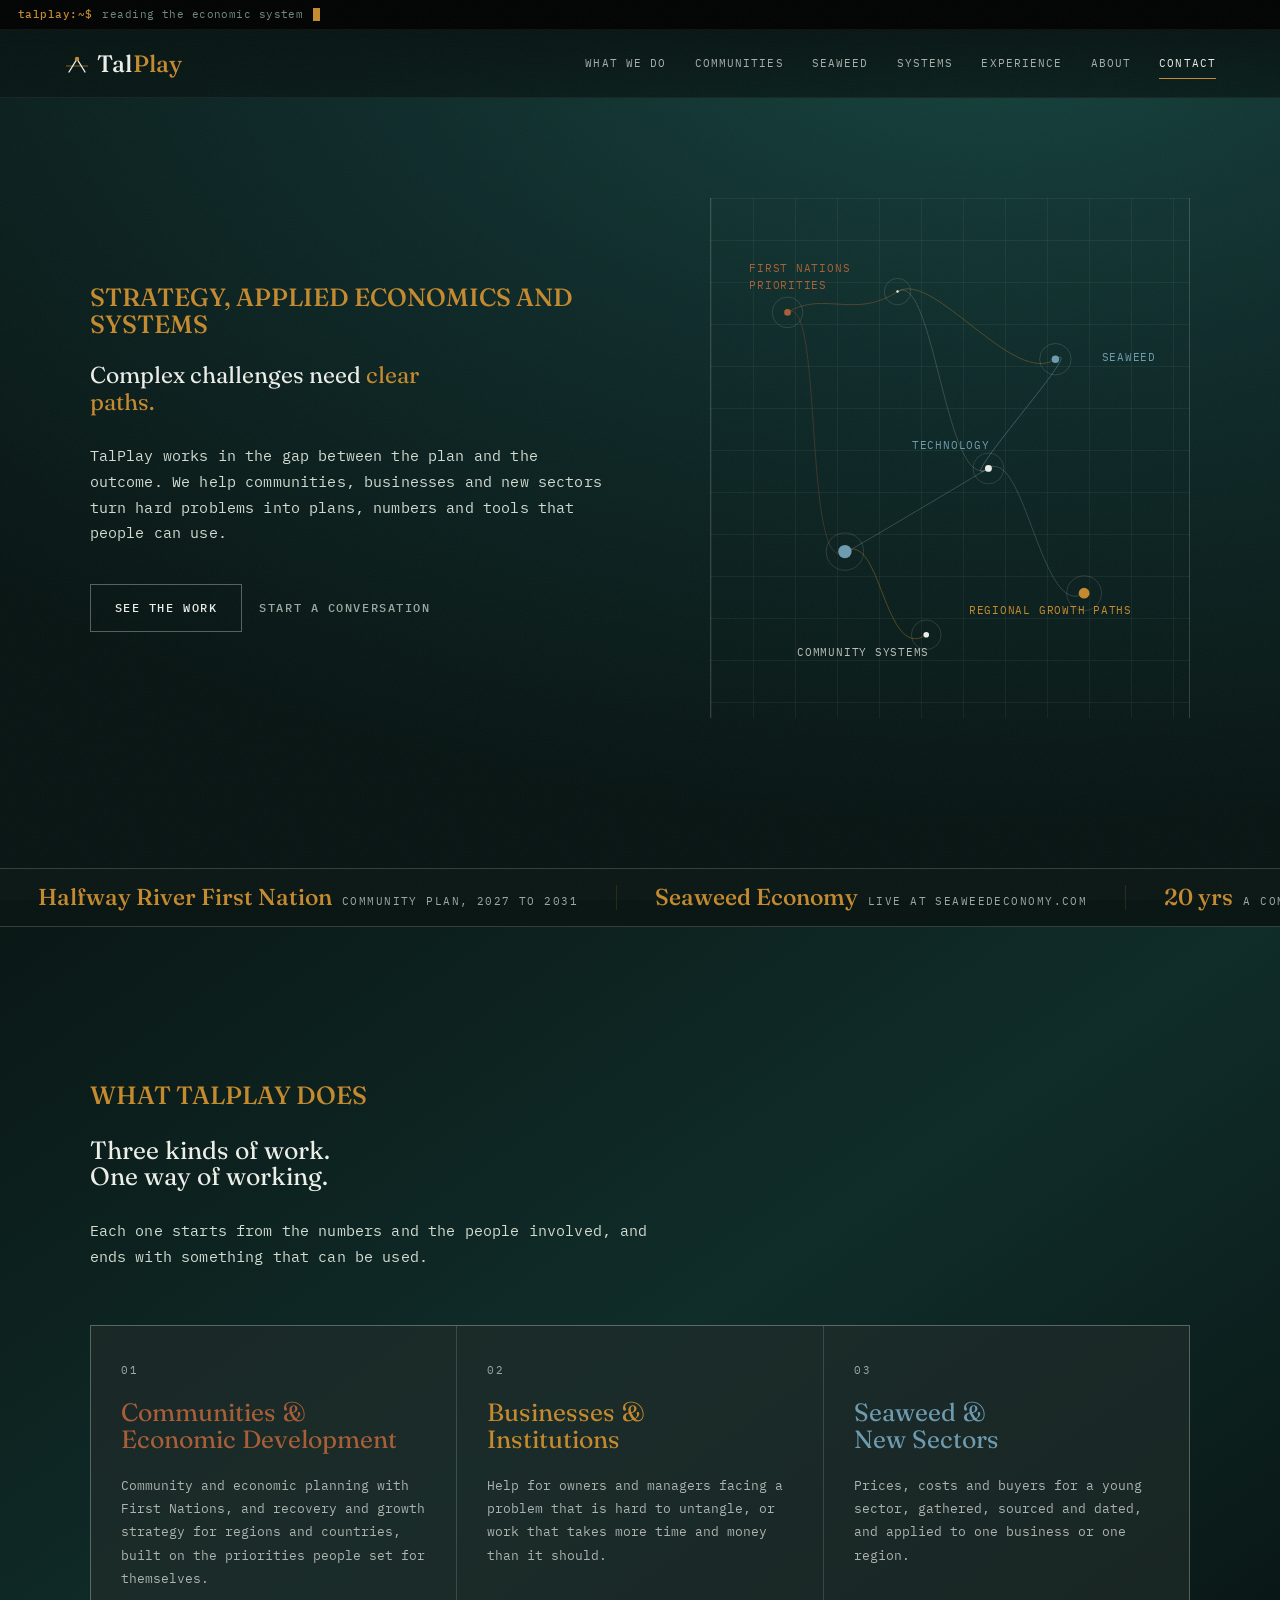
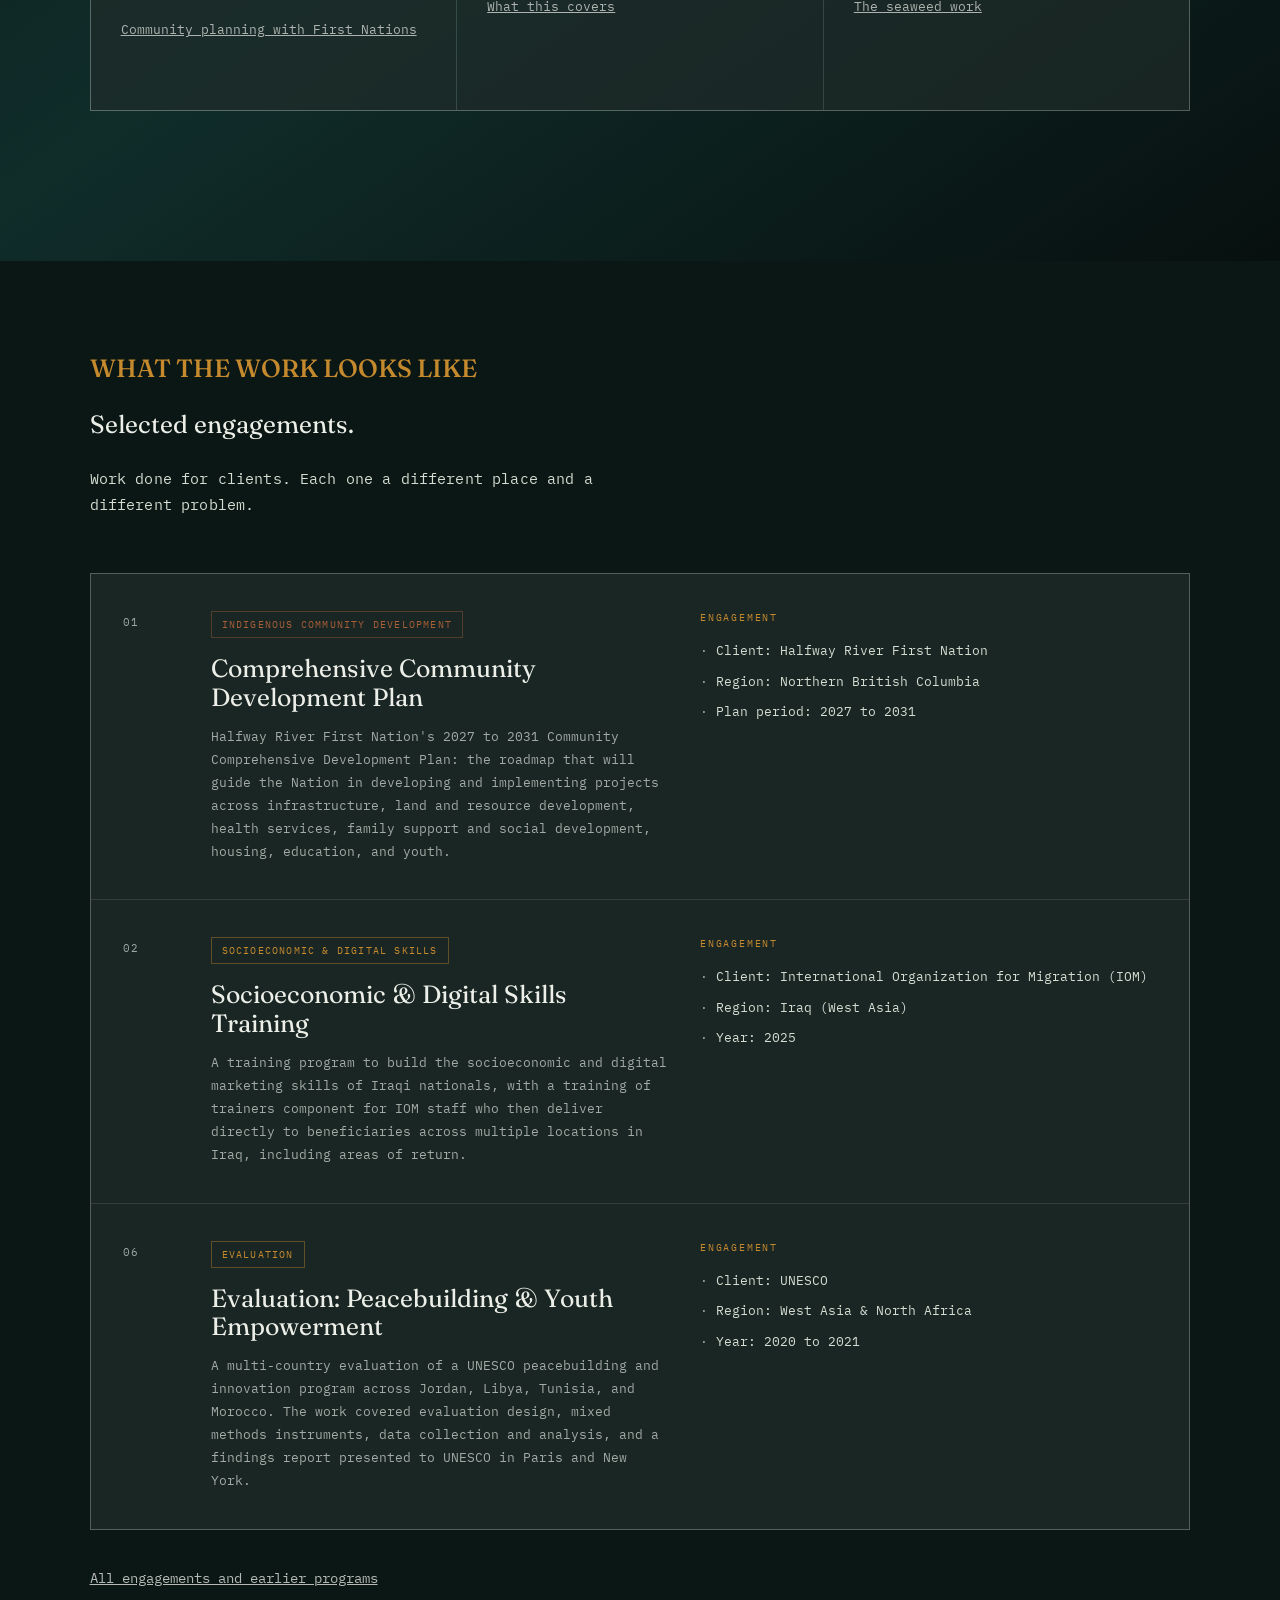
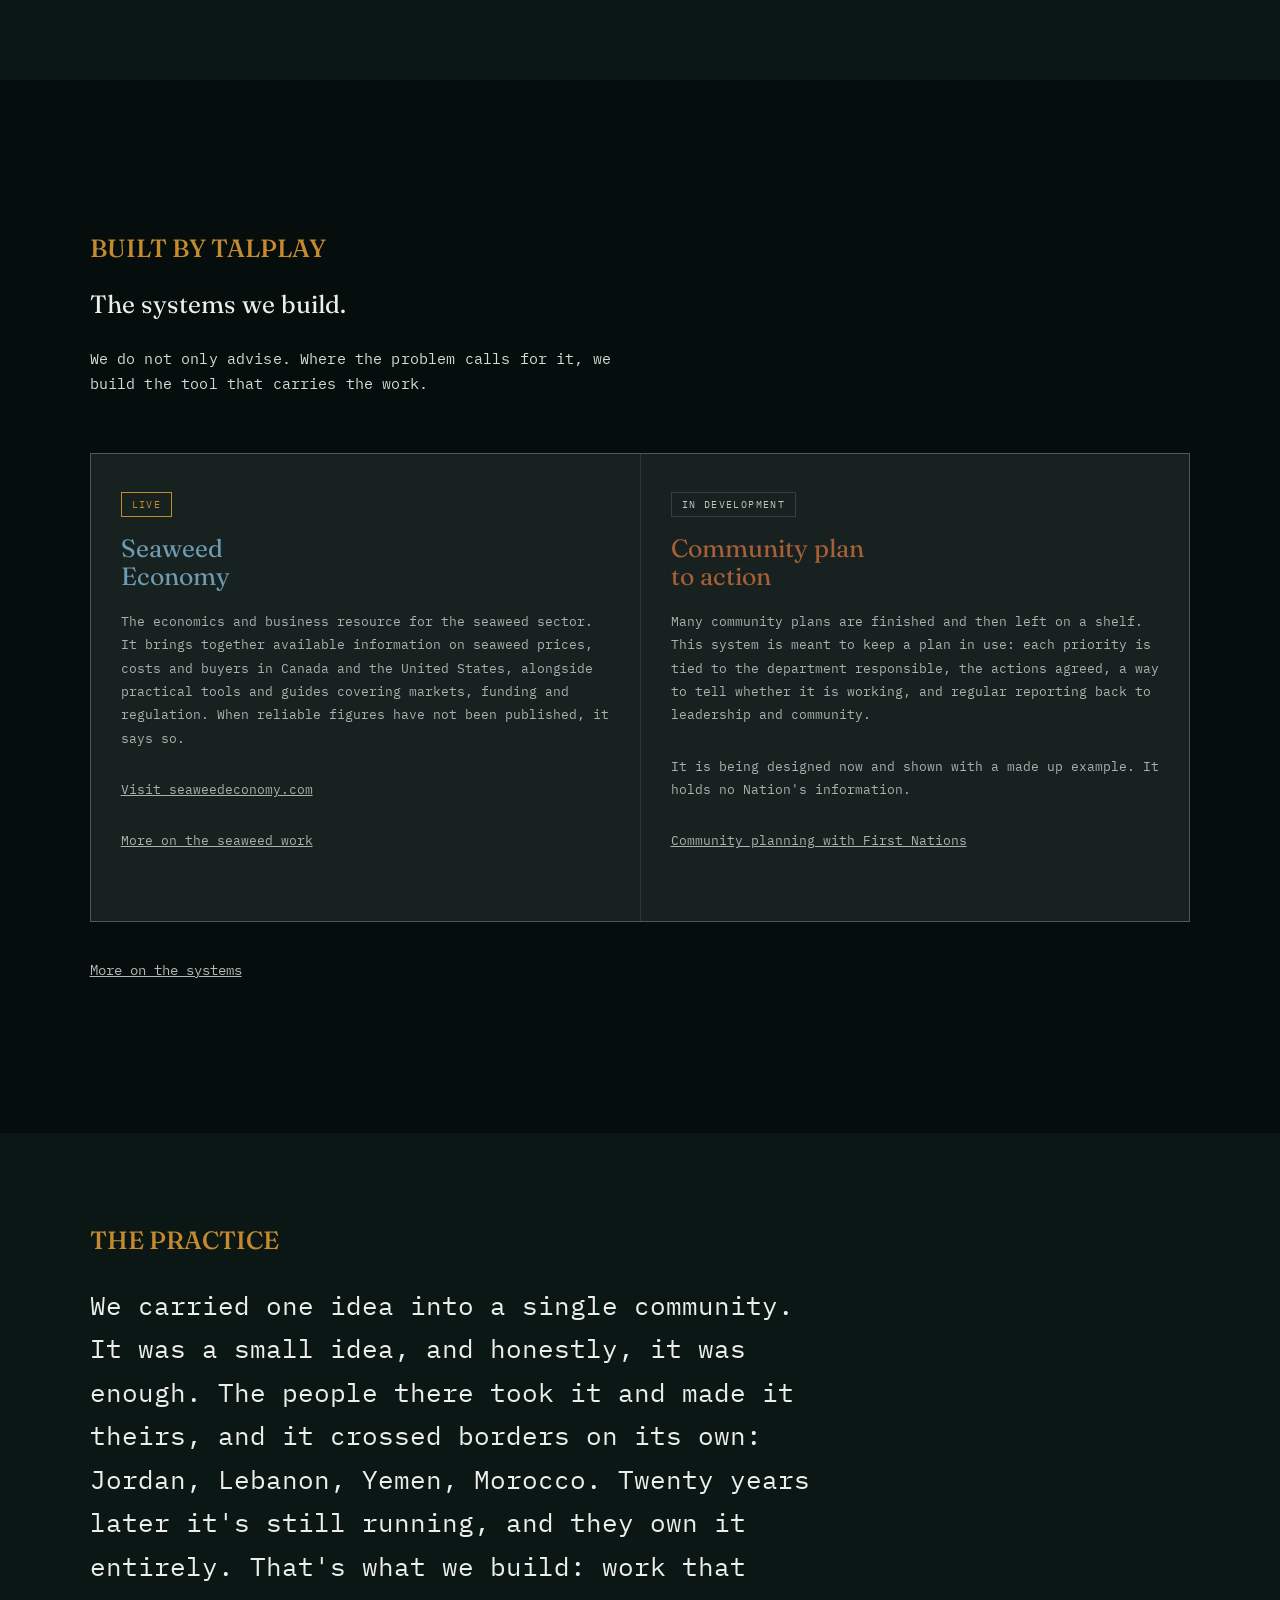
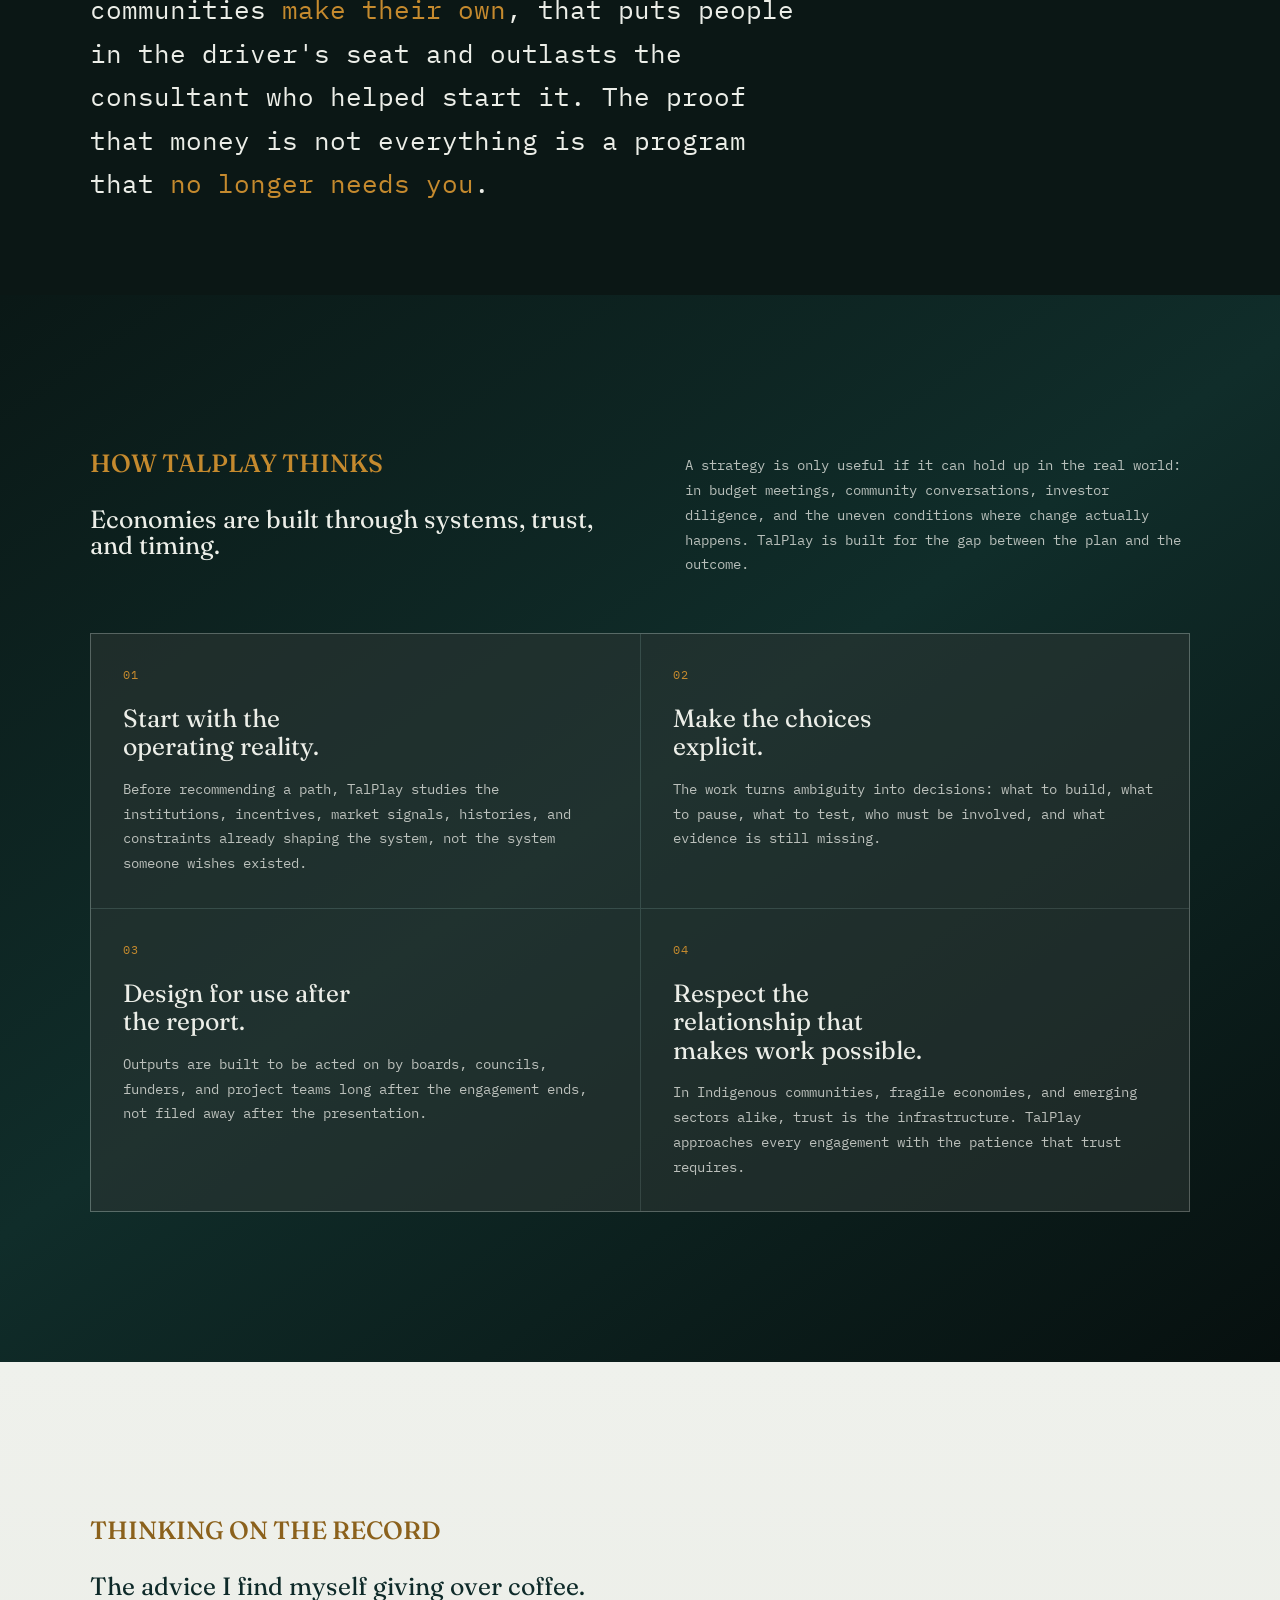
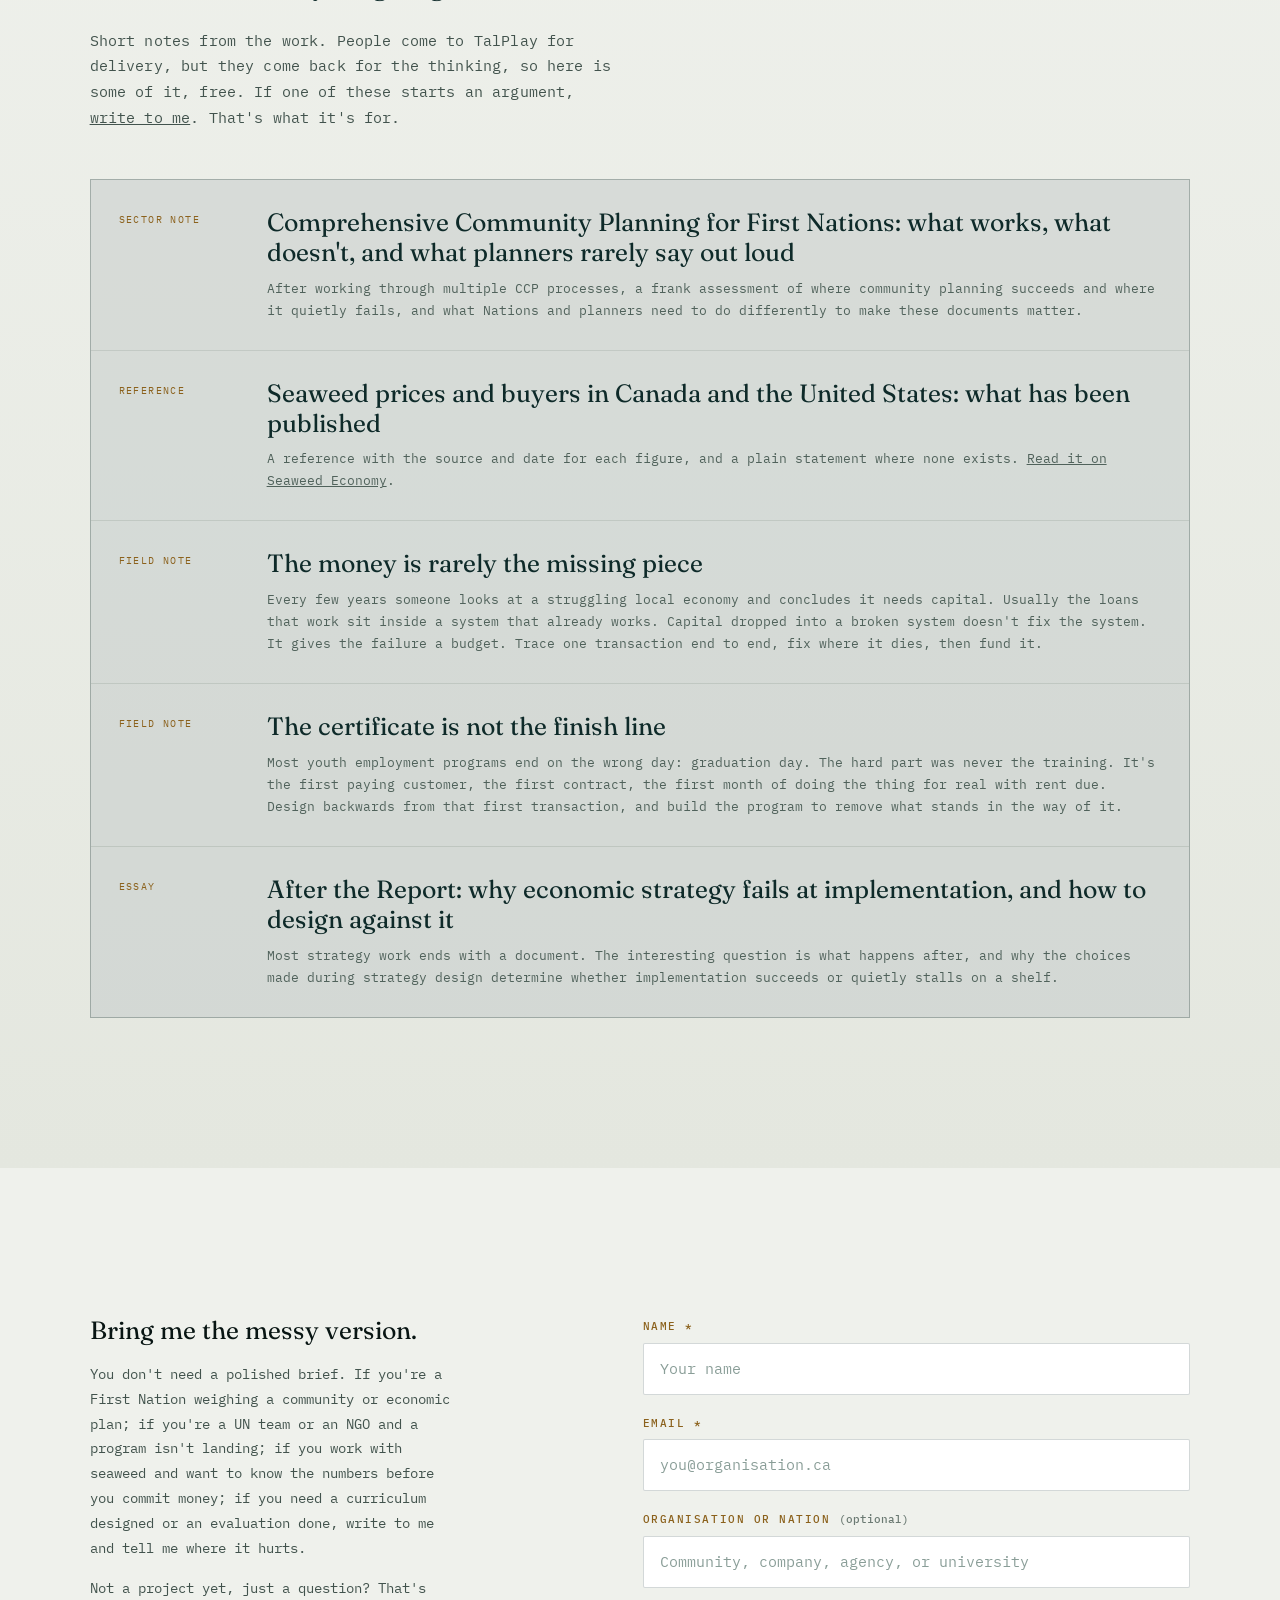
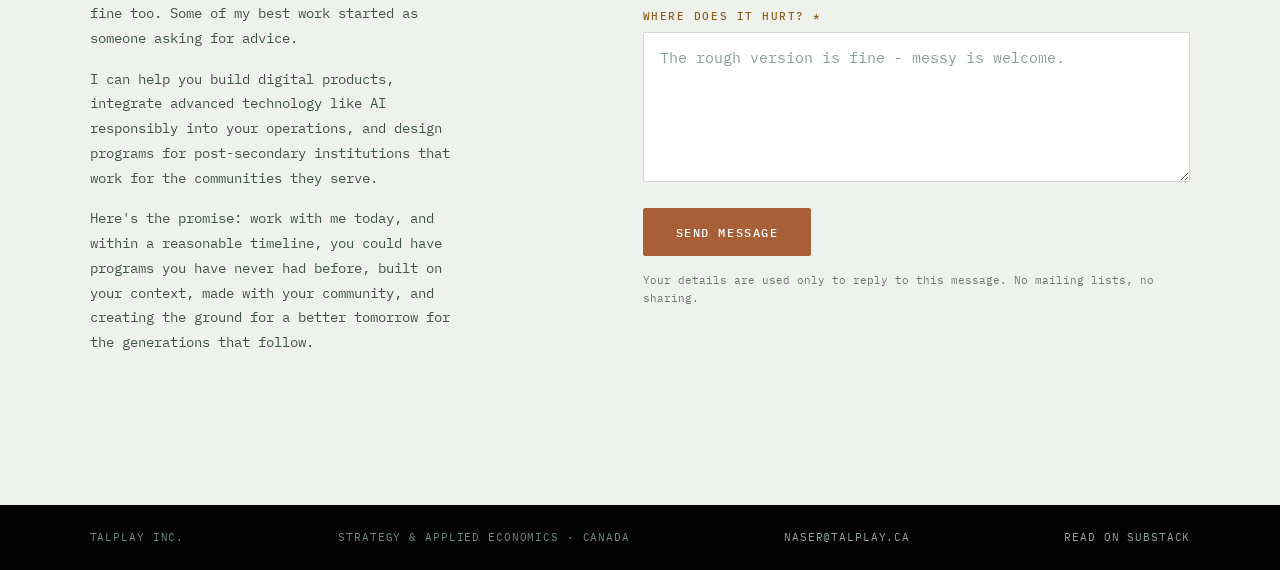
==== commit bc557e10: "Stage two: strategy, applied economics and systems Shorter home page with three kinds of work, selec" ====
--- a/index.html
+++ b/index.html
@@ -3,1088 +3,30 @@
 <head>
 <meta charset="UTF-8">
 <meta name="viewport" content="width=device-width, initial-scale=1.0">
-<meta name="description" content="TalPlay is the strategy and applied economics practice of Naser Arda: community and economic planning with First Nations, the economics and business of seaweed, and economic recovery and regional growth, in Canada and internationally.">
-<meta property="og:title" content="TalPlay | Strategy & Applied Economics">
-<meta property="og:description" content="First Nations community and economic planning, the economics and business of seaweed, and regional growth strategy.">
+<meta name="description" content="TalPlay is the strategy and applied economics practice of Naser Arda: community and economic planning with First Nations, problem solving for businesses and institutions, and the economics and business of seaweed, in Canada and internationally.">
+<meta property="og:title" content="TalPlay | Strategy, Applied Economics and Systems">
+<meta property="og:description" content="TalPlay is the strategy and applied economics practice of Naser Arda: community and economic planning with First Nations, problem solving for businesses and institutions, and the economics and business of seaweed, in Canada and internationally.">
 <meta property="og:type" content="website">
 <meta property="og:url" content="https://talplay.ca/">
 <meta property="og:image" content="https://talplay.ca/og.png">
 <meta property="og:image:width" content="1200">
 <meta property="og:image:height" content="630">
-<meta property="og:image:alt" content="TalPlay | Strategy & Applied Economics">
+<meta property="og:image:alt" content="TalPlay | Strategy, Applied Economics and Systems">
 <meta property="og:site_name" content="TalPlay">
 <meta name="twitter:card" content="summary_large_image">
-<meta name="twitter:title" content="TalPlay | Strategy & Applied Economics">
-<meta name="twitter:description" content="First Nations community and economic planning, the economics and business of seaweed, and regional growth strategy.">
+<meta name="twitter:title" content="TalPlay | Strategy, Applied Economics and Systems">
+<meta name="twitter:description" content="TalPlay is the strategy and applied economics practice of Naser Arda: community and economic planning with First Nations, problem solving for businesses and institutions, and the economics and business of seaweed, in Canada and internationally.">
 <meta name="twitter:image" content="https://talplay.ca/og.png">
 <link rel="canonical" href="https://talplay.ca/">
 <meta name="theme-color" content="#0e2a29">
 <link rel="icon" type="image/svg+xml" href="/favicon.svg">
-<title>TalPlay | Strategy & Applied Economics</title>
+<title>TalPlay | Strategy, Applied Economics and Systems</title>
 <link rel="preconnect" href="https://fonts.googleapis.com">
 <link rel="preconnect" href="https://fonts.gstatic.com" crossorigin>
 <link href="https://fonts.googleapis.com/css2?family=Fraunces:ital,opsz,wght@0,9..144,300;0,9..144,400;0,9..144,500;1,9..144,300;1,9..144,400&family=IBM+Plex+Mono:wght@400;500&display=swap" rel="stylesheet">
-<style>
-  :root {
-    --ink: #081513;
-    --marine: #0E2A29;
-    --deep: #123733;
-    --paper: #EFF1EC;
-    --paper-soft: #E4E7DF;
-    --stone: #ECEEE8;
-    --muted: #9AAAA3;
-    --field: #D5DDD2;
-    --copper: #A85F38;
-    --gold: #C58A2E;
-    --blue: #6E9BB0;
-    --line: rgba(236,238,232,.18);
-    --paper-line: rgba(14,42,41,.18);
-    --serif: "Fraunces", Georgia, serif;
-    --mono: "IBM Plex Mono", ui-monospace, SFMono-Regular, Menlo, monospace;
-    --termH: 30px;
-    --hdrH: 68px;
-  }
-
-  * { box-sizing: border-box }
-
-  html {
-    scroll-behavior: smooth;
-    scroll-padding-top: calc(var(--termH) + var(--hdrH) + 24px);
-  }
-
-  body {
-    margin: 0;
-    background: var(--ink);
-    color: var(--stone);
-    font-family: var(--serif);
-    line-height: 1.5;
-    -webkit-font-smoothing: antialiased;
-    text-rendering: optimizeLegibility;
-    overflow-x: hidden;
-  }
-
-  body::after {
-    content: "";
-    position: fixed;
-    inset: 0;
-    z-index: 200;
-    pointer-events: none;
-    opacity: .04;
-    background-image: url("data:image/svg+xml,%3Csvg xmlns='http://www.w3.org/2000/svg' width='160' height='160'%3E%3Cfilter id='n'%3E%3CfeTurbulence type='fractalNoise' baseFrequency='.85' numOctaves='3'/%3E%3C/filter%3E%3Crect width='100%25' height='100%25' filter='url(%23n)'/%3E%3C/svg%3E");
-  }
-
-  ::selection { background: var(--gold); color: #211706 }
-
-  a { color: inherit }
-  p { margin: 0 }
-
-  .skip-link {
-    position: fixed;
-    top: 8px; left: 8px;
-    z-index: 300;
-    transform: translateY(-140%);
-    background: var(--paper);
-    color: var(--ink);
-    padding: 10px 14px;
-    font-family: var(--mono);
-    font-size: 12px;
-    text-transform: uppercase;
-    letter-spacing: .08em;
-  }
-  .skip-link:focus { transform: none }
-
-  /* ── Terminal bar ── */
-  .term {
-    position: fixed;
-    top: 0; left: 0; right: 0;
-    z-index: 120;
-    height: var(--termH);
-    display: flex;
-    align-items: center;
-    gap: 10px;
-    padding: 0 18px;
-    background: #020303;
-    color: #6f8880;
-    border-bottom: 1px solid rgba(255,255,255,.06);
-    font-family: var(--mono);
-    font-size: 11px;
-    letter-spacing: .04em;
-  }
-  .term strong { font-weight: 500; color: var(--gold) }
-  .cursor {
-    display: inline-block;
-    width: 7px; height: 13px;
-    background: var(--gold);
-    animation: blink 1.1s steps(1) infinite;
-  }
-  @keyframes blink { 50% { opacity: 0 } }
-
-  /* ── Header ── */
-  .site-header {
-    position: fixed;
-    top: var(--termH);
-    left: 0; right: 0;
-    z-index: 110;
-    min-height: var(--hdrH);
-    display: flex;
-    align-items: center;
-    justify-content: space-between;
-    gap: 24px;
-    padding: 14px clamp(22px, 5vw, 70px);
-    background: linear-gradient(180deg, rgba(8,21,19,.96), rgba(8,21,19,.72));
-    border-bottom: 1px solid rgba(236,238,232,.07);
-    backdrop-filter: blur(10px);
-  }
-
-  .mark {
-    display: flex;
-    align-items: center;
-    gap: 10px;
-    font-size: 1.48rem;
-    font-weight: 500;
-    letter-spacing: .01em;
-    text-decoration: none;
-    white-space: nowrap;
-  }
-  .mark-symbol { width: 26px; height: 26px; flex-shrink: 0 }
-  .mark b { color: var(--gold); font-weight: 500 }
-
-  .nav {
-    display: flex;
-    align-items: center;
-    gap: clamp(14px, 2.2vw, 32px);
-    font-family: var(--mono);
-    font-size: 11px;
-    letter-spacing: .1em;
-    text-transform: uppercase;
-  }
-  .nav a {
-    color: rgba(236,238,232,.7);
-    text-decoration: none;
-    padding: 7px 0;
-    border-bottom: 1px solid transparent;
-    transition: color .2s, border-color .2s;
-  }
-  .nav a:hover, .nav a:focus-visible { color: var(--stone); border-color: var(--gold) }
-  .nav .nav-cta { color: var(--stone); border-color: var(--gold) }
-
-  /* ── Section base ── */
-  .section {
-    position: relative;
-    scroll-margin-top: calc(var(--termH) + var(--hdrH) + 24px);
-    padding: clamp(86px, 12vw, 150px) clamp(22px, 7vw, 96px);
-    overflow: hidden;
-  }
-  .section:first-of-type {
-    padding-top: calc(var(--termH) + var(--hdrH) + clamp(54px, 9vw, 100px));
-  }
-
-  .section--marine { background: radial-gradient(110% 95% at 78% 0%, #16443e 0%, var(--marine) 46%, var(--ink) 100%) }
-  .section--ink    { background: linear-gradient(145deg, #0a1816 0%, #102d2a 48%, #07100f 100%) }
-  .section--paper  { background: linear-gradient(180deg, var(--paper), var(--paper-soft)); color: var(--marine) }
-  .section--quiet  { background: #0b1715; padding-top: clamp(56px, 7vw, 110px); padding-bottom: clamp(56px, 7vw, 110px) }
-  .section--dark   { background: #060e0d }
-
-  .inner {
-    position: relative;
-    z-index: 2;
-    width: 100%;
-    max-width: 1180px;
-    margin: 0 auto;
-  }
-
-  .grid {
-    display: grid;
-    grid-template-columns: minmax(0,1.05fr) minmax(280px,.95fr);
-    gap: clamp(42px, 7vw, 94px);
-    align-items: center;
-  }
-  .grid--top { align-items: start }
-
-  /* ── Typography ── */
-  .eyebrow {
-    display: flex;
-    align-items: center;
-    gap: 12px;
-    margin-bottom: 24px;
-    color: var(--gold);
-    font-family: var(--serif);
-    font-size: clamp(1.25rem, 1.95vw, 1.8rem);
-    font-weight: 500;
-    letter-spacing: 0;
-    text-transform: uppercase;
-  }
-  .eyebrow::before { display: none }
-  .eyebrow--center { justify-content: center }
-  /* Hero typography hierarchy: main title > subtitle > lead > labels */
-  .hero-title {
-    max-width: none;
-    font-family: var(--serif);
-    font-size: clamp(1.25rem, 1.95vw, 1.8rem);
-    font-weight: 500;
-    line-height: 1.1;
-    letter-spacing: 0;
-    text-transform: uppercase;
-    color: var(--gold);
-  }
-  .hero-subtitle {
-    max-width: 24ch;
-    margin-top: 22px;
-    font-family: var(--serif);
-    font-size: clamp(1.6rem, 2.8vw, 2.4rem);
-    line-height: 1.18;
-    color: var(--stone);
-  }
-  .eyebrow--center::before { display: none }
-  .section--paper .eyebrow { color: #8B611C }
-
-  h1, h2, h3, h4 { margin: 0; font-weight: 400; letter-spacing: 0 }
-  h1 {
-    max-width: 11ch;
-    font-size: clamp(3rem, 7.7vw, 7rem);
-    line-height: .98;
-  }
-  h2 {
-    max-width: 16ch;
-    font-size: clamp(2.15rem, 5vw, 4.8rem);
-    line-height: 1.04;
-  }
-  h3 { font-size: clamp(1.35rem, 2.2vw, 2rem); line-height: 1.14 }
-
-  .gold   { color: var(--gold) }
-  .copper { color: var(--copper) }
-
-  .lead {
-    max-width: 58ch;
-    margin-top: 28px;
-    color: var(--field);
-    font-family: var(--mono);
-    font-size: clamp(.86rem, 1.15vw, .98rem);
-    line-height: 1.75;
-    letter-spacing: .01em;
-  }
-  .section--paper .lead { color: #42534d }
-
-  .plain {
-    color: rgba(236,238,232,.76);
-    font-family: var(--mono);
-    font-size: .86rem;
-    line-height: 1.8;
-  }
-  .section--paper .plain { color: #4f625b }
-
-  /* ── Buttons ── */
-  .actions {
-    display: flex;
-    flex-wrap: wrap;
-    align-items: center;
-    gap: 16px;
-    margin-top: 38px;
-  }
-
-  .button {
-    display: inline-flex;
-    align-items: center;
-    justify-content: center;
-    min-height: 48px;
-    padding: 14px 24px;
-    border: 1px solid rgba(236,238,232,.34);
-    color: var(--stone);
-    font-family: var(--mono);
-    font-size: 12px;
-    font-weight: 500;
-    letter-spacing: .13em;
-    text-transform: uppercase;
-    text-decoration: none;
-    transition: background .25s, color .25s, border-color .25s;
-  }
-  .button:hover, .button:focus-visible {
-    background: var(--gold);
-    border-color: var(--gold);
-    color: #241a08;
-  }
-  .button--ghost {
-    border-color: transparent;
-    color: var(--muted);
-    padding-left: 0; padding-right: 0;
-  }
-  .button--ghost:hover, .button--ghost:focus-visible {
-    background: transparent;
-    color: var(--stone);
-    border-color: transparent;
-  }
-  .section--paper .button { color: var(--marine); border-color: rgba(14,42,41,.3) }
-  .section--paper .button:hover, .section--paper .button:focus-visible {
-    background: var(--marine); border-color: var(--marine); color: var(--stone);
-  }
-
-  /* ── Hero proof strip ── */
-  .proof-strip {
-    display: grid;
-    grid-template-columns: repeat(4, 1fr);
-    gap: 1px;
-    margin-top: clamp(48px, 8vw, 88px);
-    background: var(--line);
-    border: 1px solid var(--line);
-  }
-  .proof-item {
-    min-height: 118px;
-    padding: 22px;
-    background: rgba(8,21,19,.54);
-  }
-  .proof-item b {
-    display: block;
-    margin-bottom: 10px;
-    color: var(--stone);
-    font-size: clamp(1.4rem, 2.5vw, 2.25rem);
-    font-weight: 400;
-    line-height: 1;
-  }
-  .proof-item span {
-    color: var(--muted);
-    font-family: var(--mono);
-    font-size: 11px;
-    letter-spacing: .08em;
-    text-transform: uppercase;
-  }
-
-  /* ── Hero field map ── */
-  .field-map {
-    position: relative;
-    min-height: 520px;
-    border-left: 1px solid var(--line);
-    border-right: 1px solid var(--line);
-    background:
-      linear-gradient(rgba(236,238,232,.055) 1px, transparent 1px),
-      linear-gradient(90deg, rgba(236,238,232,.055) 1px, transparent 1px);
-    background-size: 42px 42px;
-  }
-  .field-map canvas { position: absolute; inset: 0; width: 100%; height: 100% }
-  .map-label {
-    position: absolute;
-    max-width: 170px;
-    color: rgba(236,238,232,.78);
-    font-family: var(--mono);
-    font-size: 11px;
-    line-height: 1.55;
-    letter-spacing: .07em;
-    text-transform: uppercase;
-  }
-  .map-label.one   { top: 12%;  left: 8%;  color: var(--copper) }
-  .map-label.two   { right: 7%; top: 29%;  color: var(--blue) }
-  .map-label.three { left: 18%; bottom: 11% }
-  .map-label.four  { right: 12%; bottom: 19%; color: var(--gold) }
-  .map-label.five  { left: 42%; top: 46%; color: var(--blue) }
-
-  /* ── Practice manifesto ── */
-  .manifesto {
-    max-width: 720px;
-    margin: 0;
-    text-align: left;
-  }
-  .manifesto-text {
-    font-family: var(--mono);
-    font-size: clamp(1.05rem, 2.1vw, 1.6rem);
-    line-height: 1.7;
-    color: var(--stone);
-    font-weight: 400;
-    letter-spacing: 0;
-    font-style: normal;
-    margin-top: 20px;
-  }
-  .manifesto-text em { font-style: normal; color: var(--gold) }
-  .manifesto .eyebrow {
-    font-family: var(--serif);
-    font-size: clamp(1.25rem, 1.95vw, 1.8rem);
-    font-weight: 500;
-    letter-spacing: 0;
-    text-transform: uppercase;
-    color: var(--gold);
-  }
-  .manifesto .eyebrow::before { display: none }
-
-  /* ── Domains ── */
-  .domain-grid {
-    display: grid;
-    grid-template-columns: repeat(3, 1fr);
-    gap: 1px;
-    margin-top: 56px;
-    background: var(--line);
-    border: 1px solid var(--line);
-  }
-
-  .domain {
-    padding: 36px 30px 40px;
-    background: rgba(8,21,19,.6);
-    transition: background .3s;
-  }
-  .domain:hover { background: rgba(13,30,28,.82) }
-
-  .domain-num {
-    display: block;
-    margin-bottom: 20px;
-    font-family: var(--mono);
-    font-size: 11px;
-    letter-spacing: .2em;
-    color: var(--muted);
-  }
-
-  .domain-name {
-    font-size: clamp(1.28rem, 2vw, 1.75rem);
-    line-height: 1.1;
-    margin-bottom: 20px;
-  }
-  .domain--indigenous .domain-name { color: var(--copper) }
-  .domain--blue       .domain-name { color: var(--blue) }
-  .domain--global     .domain-name { color: var(--gold) }
-
-  .domain-desc {
-    color: rgba(236,238,232,.7);
-    font-family: var(--mono);
-    font-size: .82rem;
-    line-height: 1.78;
-    margin-bottom: 28px;
-  }
-
-  .domain-caps {
-    list-style: none;
-    margin: 0; padding: 0;
-    display: grid;
-    gap: 8px;
-  }
-  .domain-caps li {
-    display: flex;
-    align-items: flex-start;
-    gap: 10px;
-    color: var(--muted);
-    font-family: var(--mono);
-    font-size: .78rem;
-    line-height: 1.6;
-    letter-spacing: .03em;
-  }
-  .domain-caps li::before { content: "→"; flex-shrink: 0; margin-top: 1px }
-  .domain--indigenous .domain-caps li::before { color: var(--copper) }
-  .domain--blue       .domain-caps li::before { color: var(--blue) }
-  .domain--global     .domain-caps li::before { color: var(--gold) }
-
-  /* ── Selected Work ── */
-  .work-list {
-    display: grid;
-    gap: 1px;
-    margin-top: 56px;
-    background: var(--line);
-    border: 1px solid var(--line);
-  }
-
-  .work-item {
-    display: grid;
-    grid-template-columns: 56px 1fr 1fr;
-    gap: 32px;
-    padding: 36px 32px;
-    background: rgba(8,21,19,.58);
-    transition: background .25s;
-  }
-  .work-item:hover { background: rgba(13,30,28,.76) }
-
-  .work-num {
-    color: var(--muted);
-    font-family: var(--mono);
-    font-size: 11px;
-    letter-spacing: .14em;
-    padding-top: 4px;
-  }
-
-  .work-sector {
-    display: inline-flex;
-    align-items: center;
-    margin-bottom: 16px;
-    padding: 5px 10px;
-    border: 1px solid;
-    font-family: var(--mono);
-    font-size: 10px;
-    letter-spacing: .12em;
-    text-transform: uppercase;
-  }
-  .work-sector--indigenous  { color: var(--copper); border-color: rgba(168,95,56,.4) }
-  .work-sector--blue        { color: var(--blue);   border-color: rgba(110,155,176,.4) }
-  .work-sector--global      { color: var(--gold);   border-color: rgba(197,138,46,.4) }
-  .work-sector--innovation  { color: var(--muted);  border-color: rgba(154,170,163,.3) }
-
-  .work-title {
-    font-size: clamp(1.1rem, 1.8vw, 1.5rem);
-    line-height: 1.15;
-    margin-bottom: 14px;
-  }
-
-  .work-context {
-    color: rgba(236,238,232,.66);
-    font-family: var(--mono);
-    font-size: .82rem;
-    line-height: 1.75;
-  }
-
-  .work-output-label {
-    display: block;
-    margin-bottom: 16px;
-    color: var(--gold);
-    font-family: var(--mono);
-    font-size: 10px;
-    letter-spacing: .18em;
-    text-transform: uppercase;
-  }
-
-  .work-outputs {
-    list-style: none;
-    margin: 0; padding: 0;
-    display: grid;
-    gap: 10px;
-  }
-  .work-outputs li {
-    color: var(--field);
-    font-family: var(--mono);
-    font-size: .8rem;
-    line-height: 1.6;
-    padding-left: 16px;
-    position: relative;
-  }
-  .work-outputs li::before {
-    content: "\00B7";
-    position: absolute;
-    left: 0;
-    color: var(--muted);
-  }
-
-  /* ── Insights ── */
-  .insights-list {
-    display: grid;
-    gap: 1px;
-    margin-top: 48px;
-    background: var(--paper-line);
-    border: 1px solid var(--paper-line);
-  }
-
-  .insight-item {
-    display: grid;
-    grid-template-columns: 120px 1fr;
-    gap: 28px;
-    padding: 28px;
-    background: rgba(255,255,255,.32);
-    transition: background .25s;
-    text-decoration: none;
-    color: inherit;
-  }
-  .insight-item:hover { background: rgba(255,255,255,.46) }
-
-  .insight-type {
-    color: #8B611C;
-    font-family: var(--mono);
-    font-size: 10px;
-    letter-spacing: .14em;
-    text-transform: uppercase;
-    padding-top: 4px;
-  }
-
-  .insight-title {
-    display: block;
-    font-size: clamp(1rem, 1.6vw, 1.3rem);
-    line-height: 1.2;
-    color: var(--marine);
-    margin-bottom: 10px;
-  }
-
-  .insight-desc {
-    color: #50625b;
-    font-family: var(--mono);
-    font-size: .8rem;
-    line-height: 1.72;
-  }
-
-  /* ── Track Record ── */
-  .record-grid {
-    display: grid;
-    grid-template-columns: 1fr 1.4fr;
-    gap: clamp(48px, 8vw, 110px);
-    align-items: start;
-  }
-
-  .record-stats {
-    display: grid;
-    grid-template-columns: 1fr 1fr;
-    gap: 1px;
-    background: var(--paper-line);
-    border: 1px solid var(--paper-line);
-    margin-bottom: 36px;
-  }
-  .record-stat {
-    padding: 22px;
-    background: rgba(255,255,255,.3);
-  }
-  .record-stat b {
-    display: block;
-    margin-bottom: 8px;
-    color: var(--marine);
-    font-size: clamp(1.6rem, 3vw, 2.6rem);
-    font-weight: 400;
-    line-height: 1;
-  }
-  .record-stat span {
-    color: #62756d;
-    font-family: var(--mono);
-    font-size: .78rem;
-    line-height: 1.55;
-    letter-spacing: .04em;
-  }
-
-  .client-logos-label {
-    color: #8a9e98;
-    font-family: var(--mono);
-    font-size: 10px;
-    letter-spacing: .18em;
-    text-transform: uppercase;
-    margin-bottom: 14px;
-  }
-  .logo-grid {
-    display: grid;
-    grid-template-columns: repeat(3, 1fr);
-    gap: 1px;
-    background: var(--paper-line);
-    border: 1px solid var(--paper-line);
-  }
-  .logo-item {
-    display: flex;
-    align-items: center;
-    justify-content: center;
-    min-height: 54px;
-    padding: 12px 14px;
-    background: rgba(255,255,255,.25);
-    color: #6d807a;
-    font-family: var(--mono);
-    font-size: .72rem;
-    letter-spacing: .06em;
-    text-align: center;
-    text-transform: uppercase;
-  }
-
-  .record-detail-list {
-    display: grid;
-    gap: 1px;
-    background: var(--paper-line);
-    border: 1px solid var(--paper-line);
-  }
-  .record-detail-item {
-    display: grid;
-    grid-template-columns: 155px 1fr;
-    gap: 24px;
-    padding: 24px;
-    background: rgba(255,255,255,.3);
-  }
-  .record-detail-item b {
-    color: var(--marine);
-    font-size: 1.35rem;
-    font-weight: 400;
-    line-height: 1.1;
-  }
-  .record-detail-item span {
-    color: #50625b;
-    font-family: var(--mono);
-    font-size: .82rem;
-    line-height: 1.75;
-  }
-
-  /* ── Approach ── */
-  .approach-intro {
-    display: grid;
-    grid-template-columns: 1fr 1fr;
-    gap: clamp(40px, 7vw, 90px);
-    align-items: start;
-    margin-bottom: 56px;
-  }
-
-  .principles {
-    display: grid;
-    grid-template-columns: repeat(2, 1fr);
-    gap: 1px;
-    background: var(--line);
-    border: 1px solid var(--line);
-  }
-  .principle {
-    padding: 32px;
-    background: rgba(8,21,19,.5);
-  }
-  .principle .num {
-    display: block;
-    margin-bottom: 20px;
-    color: var(--gold);
-    font-family: var(--mono);
-    font-size: 12px;
-    letter-spacing: .14em;
-  }
-  .principle h3 { max-width: 16ch; margin-bottom: 16px }
-
-  /* ── Contact ── */
-  .closing { text-align: center }
-  .closing h2 { max-width: 14ch; margin: 0 auto }
-  .closing .lead { margin-left: auto; margin-right: auto }
-
-  .conversation-types {
-    display: flex;
-    flex-wrap: wrap;
-    justify-content: center;
-    gap: 10px;
-    max-width: 800px;
-    margin: 34px auto 0;
-  }
-  .conversation-types span {
-    border: 1px solid rgba(236,238,232,.2);
-    padding: 9px 13px;
-    color: var(--muted);
-    font-family: var(--mono);
-    font-size: 11px;
-    letter-spacing: .08em;
-    text-transform: uppercase;
-  }
-
-  /* ── Footer ── */
-  footer {
-    display: flex;
-    justify-content: space-between;
-    flex-wrap: wrap;
-    gap: 12px;
-    padding: 24px clamp(22px, 7vw, 96px);
-    background: #020303;
-    color: #6f8880;
-    font-family: var(--mono);
-    font-size: 11px;
-    letter-spacing: .08em;
-    text-transform: uppercase;
-  }
-  footer a { color: #8fa49d; text-decoration: none }
-  footer a:hover { color: var(--gold) }
-
-  /* ── Reveal animation ── */
-  .reveal {
-    opacity: 0;
-    transform: translateY(22px);
-    transition: opacity .8s cubic-bezier(.2,.7,.2,1), transform .8s cubic-bezier(.2,.7,.2,1);
-  }
-  .reveal.in { opacity: 1; transform: none }
-
-  .nav-toggle { display: none }
-
-  /* Unified type scale: one size for every title, one for every subtitle */
-  h2, h3, .domain-name, .work-title, .insight-title {
-    font-size: clamp(1.25rem, 1.95vw, 1.8rem);
-  }
-  h2 { max-width: none }
-  .hero-subtitle {
-    font-size: clamp(1.1rem, 1.8vw, 1.5rem);
-  }
-
-  /* ── Responsive ── */
-  @media (max-width: 960px) {
-    .site-header { align-items: flex-start }
-    .nav { justify-content: flex-end; flex-wrap: wrap; gap: 10px 18px }
-    .grid { grid-template-columns: 1fr }
-    .field-map { min-height: 420px }
-    .proof-strip { grid-template-columns: 1fr 1fr }
-    .domain-grid { grid-template-columns: 1fr 1fr }
-    .work-item { grid-template-columns: 40px 1fr; }
-    .work-item > div:last-child { grid-column: 2 }
-    .record-grid { grid-template-columns: 1fr }
-    .approach-intro { grid-template-columns: 1fr }
-    .principles { grid-template-columns: 1fr 1fr }
-  }
-
-  @media (max-width: 640px) {
-    :root { --hdrH: 88px }
-    .term { padding: 0 12px; font-size: 10px }
-    .site-header { padding: 12px 20px }
-    .nav-toggle {
-      display: inline-flex;
-      flex-direction: column;
-      align-items: center;
-      justify-content: center;
-      gap: 5px;
-      width: 44px;
-      height: 44px;
-      background: none;
-      border: 1px solid rgba(236,238,232,.28);
-      border-radius: 6px;
-      cursor: pointer;
-    }
-    .nav-toggle__bar {
-      display: block;
-      width: 20px;
-      height: 2px;
-      background: var(--stone);
-      transition: transform .2s, opacity .2s;
-    }
-    .site-header.nav-open .nav-toggle__bar:nth-child(1) { transform: translateY(7px) rotate(45deg) }
-    .site-header.nav-open .nav-toggle__bar:nth-child(2) { opacity: 0 }
-    .site-header.nav-open .nav-toggle__bar:nth-child(3) { transform: translateY(-7px) rotate(-45deg) }
-    .nav {
-      position: absolute;
-      top: 100%;
-      left: 0;
-      right: 0;
-      display: none;
-      flex-direction: column;
-      align-items: stretch;
-      gap: 0;
-      background: #020303;
-      border-bottom: 1px solid var(--line);
-      padding: 10px 20px 16px;
-    }
-    .site-header.nav-open .nav { display: flex }
-    .nav a { padding: 14px 4px; font-size: 12px }
-    .nav a:not(.nav-cta) { display: block }
-    .nav .nav-cta { margin-top: 12px; text-align: center }
-    .section { padding-left: 22px; padding-right: 22px }
-    .hero-title { font-size: clamp(1.5rem, 6vw, 2rem); max-width: 12ch }
-    .hero-subtitle { font-size: clamp(1.15rem, 4.8vw, 1.6rem) }
-    .proof-strip, .domain-grid, .principles { grid-template-columns: 1fr }
-    .proof-item { min-height: auto }
-    .work-item { grid-template-columns: 1fr; gap: 20px }
-    .work-num { display: none }
-    .record-stats { grid-template-columns: 1fr 1fr }
-    .logo-grid { grid-template-columns: 1fr 1fr }
-    .record-detail-item { grid-template-columns: 1fr; gap: 10px }
-    .insight-item { grid-template-columns: 1fr; gap: 10px }
-    .insight-type { padding-top: 0 }
-    footer { display: block }
-    footer span { display: block; margin-top: 8px }
-  }
-
-  @media (prefers-reduced-motion: reduce) {
-    html { scroll-behavior: auto }
-    .cursor { animation: none }
-    .reveal { opacity: 1; transform: none; transition: none }
-  }
-
-  .mark{gap:7px}
-  .mark-word{white-space:nowrap}
-  /* Moving marquee */
-  .marquee{position:relative;overflow:hidden;background:#0b1715;border-top:1px solid var(--line);border-bottom:1px solid var(--line);padding:16px 0}
-  .marquee__track{display:flex;width:max-content;animation:marquee 42s linear infinite}
-  .marquee__item{display:inline-flex;align-items:baseline;gap:10px;padding:0 clamp(20px,3vw,38px);white-space:nowrap;border-right:1px solid rgba(197,138,46,.16)}
-  .marquee__item b{font-family:var(--serif);font-size:clamp(1.15rem,1.8vw,1.55rem);font-weight:500;color:var(--gold);line-height:1}
-  .marquee__item span{font-family:var(--mono);font-size:11px;letter-spacing:.13em;text-transform:uppercase;color:var(--muted)}
-  @keyframes marquee{from{transform:translateX(0)}to{transform:translateX(-50%)}}
-  .marquee:hover .marquee__track{animation-play-state:paused}
-  @media (prefers-reduced-motion:reduce){.marquee__track{animation:none;flex-wrap:wrap;gap:8px 0}}
-  /* Currently / desk faces the Pacific */
-  .now-grid{display:grid;grid-template-columns:1.25fr .9fr;gap:clamp(40px,7vw,80px);align-items:center}
-  .now-term{border:1px solid var(--line);background:#0a1614;font-family:var(--mono);font-size:.82rem;line-height:1.95;color:var(--field);padding:26px 24px;border-radius:2px}
-  .now-term .tprompt{color:var(--gold)}
-  .now-term .tline{display:block;white-space:nowrap}
-  @media (max-width:960px){.now-grid{grid-template-columns:1fr}}
-  /* About (personal) */
-  .about-grid{display:grid;grid-template-columns:1.35fr 1fr;gap:clamp(40px,7vw,90px);align-items:start}
-  .about-statement{font-size:clamp(1.45rem,3vw,2.35rem);line-height:1.3;font-weight:300;font-style:italic;color:var(--stone);letter-spacing:-.01em}
-  .about-statement em{font-style:normal;color:var(--gold)}
-  .about-body{margin-top:26px;display:grid;gap:20px}
-  .about-heritage{margin-top:28px;padding:22px 26px;border-left:2px solid var(--gold);background:rgba(197,138,46,.06)}
-  .about-facts{display:grid;gap:1px;background:var(--line);border:1px solid var(--line)}
-  .about-fact{padding:20px 22px;background:rgba(8,21,19,.5)}
-  .about-fact b{display:block;color:var(--stone);font-size:1.12rem;font-weight:400;margin-bottom:6px}
-  .about-fact span{color:var(--muted);font-family:var(--mono);font-size:.8rem;line-height:1.6}
-
-  .about-photo {
-    display: flex;
-    justify-content: center;
-    align-items: flex-start;
-  }
-  .about-photo img {
-    width: 100%;
-    max-width: 300px;
-    height: auto;
-    border-radius: 16px;
-    border: 2px solid rgba(197, 138, 46, .45);
-    box-shadow: 0 8px 36px rgba(0, 0, 0, .45);
-    display: block;
-  }
-  @media (max-width: 960px) {
-    .about-photo {
-      justify-content: flex-start;
-    }
-    .about-photo img {
-      max-width: 240px;
-    }
-  }
-  @media (max-width: 640px) {
-    .about-photo img {
-      max-width: 180px;
-    }
-  }
-
-  /* Legacy projects (paper) */
-  .legacy-head{margin-top:clamp(58px,8vw,92px)}
-  .legacy-grid{display:grid;grid-template-columns:repeat(3,1fr);gap:1px;margin-top:34px;background:var(--paper-line);border:1px solid var(--paper-line)}
-  .legacy-card{padding:26px 24px;background:rgba(255,255,255,.3)}
-  .legacy-era{display:block;font-family:var(--mono);font-size:10px;letter-spacing:.14em;text-transform:uppercase;color:#8B611C;margin-bottom:14px}
-  .legacy-name{font-size:1.18rem;line-height:1.16;color:var(--marine);margin-bottom:12px}
-  .legacy-desc{color:#50625b;font-family:var(--mono);font-size:.8rem;line-height:1.7}
-  .legacy-metric{margin-top:14px;font-family:var(--mono);font-size:.72rem;letter-spacing:.05em;color:#8B611C;text-transform:uppercase}
-  @media (max-width:960px){.about-grid{grid-template-columns:1fr}.legacy-grid{grid-template-columns:1fr 1fr}}
-  @media (max-width:640px){.legacy-grid{grid-template-columns:1fr}}
-
-  /* ── Write to me ── */
-  .write-section { background: var(--paper); color: var(--ink) }
-  .write-grid {
-    display: grid;
-    grid-template-columns: minmax(0, 1fr) minmax(0, 1.15fr);
-    gap: clamp(40px, 6vw, 80px);
-    align-items: start;
-  }
-  .write-intro h2 {
-    color: var(--ink);
-    margin-bottom: 18px;
-  }
-  .write-intro p {
-    max-width: 46ch;
-    color: #42534d;
-    font-family: var(--mono);
-    font-size: .86rem;
-    line-height: 1.8;
-  }
-  .write-form { width: 100% }
-  .write-field { margin-bottom: 20px }
-  .write-field label {
-    display: block;
-    margin-bottom: 8px;
-    color: #8b611c;
-    font-family: var(--mono);
-    font-size: 11px;
-    font-weight: 500;
-    letter-spacing: .14em;
-    text-transform: uppercase;
-  }
-  .write-field label .opt {
-    color: #6b7a73;
-    letter-spacing: 0;
-    text-transform: none;
-  }
-  .write-field input,
-  .write-field textarea {
-    width: 100%;
-    padding: 14px 16px;
-    background: #fff;
-    border: 1px solid rgba(14, 42, 41, .18);
-    border-radius: 2px;
-    color: var(--ink);
-    font-family: var(--mono);
-    font-size: .92rem;
-    line-height: 1.5;
-    transition: border-color .2s;
-  }
-  .write-field input::placeholder,
-  .write-field textarea::placeholder { color: #8a9e98 }
-  .write-field input:focus,
-  .write-field textarea:focus {
-    border-color: var(--copper);
-    outline: none;
-  }
-  .write-field textarea { min-height: 150px; resize: vertical }
-  .write-field input.is-error,
-  .write-field textarea.is-error { border-color: #c0392b }
-  .write-field__error {
-    margin-top: 6px;
-    color: #c0392b;
-    font-family: var(--mono);
-    font-size: .74rem;
-    line-height: 1.5;
-  }
-  .write-submit {
-    display: inline-flex;
-    align-items: center;
-    justify-content: center;
-    min-height: 48px;
-    padding: 14px 32px;
-    background: var(--copper);
-    border: 1px solid var(--copper);
-    border-radius: 2px;
-    color: #fff;
-    font-family: var(--mono);
-    font-size: 12px;
-    font-weight: 500;
-    letter-spacing: .13em;
-    text-transform: uppercase;
-    cursor: pointer;
-    transition: background .25s, border-color .25s;
-  }
-  .write-submit:hover { background: #7a4528; border-color: #7a4528 }
-  .write-submit:disabled { opacity: .55; cursor: wait }
-  .write-foot {
-    margin-top: 16px;
-    color: #6b7a73;
-    font-family: var(--mono);
-    font-size: .7rem;
-    line-height: 1.6;
-  }
-  .write-status {
-    margin-top: 14px;
-    color: #c0392b;
-    font-family: var(--mono);
-    font-size: .78rem;
-    line-height: 1.6;
-  }
-  .write-success {
-    border: 1px solid rgba(14, 42, 41, .18);
-    background: #fff;
-    padding: 44px 28px;
-    text-align: center;
-  }
-  .write-success .ok {
-    display: inline-flex;
-    align-items: center;
-    justify-content: center;
-    width: 52px;
-    height: 52px;
-    margin-bottom: 18px;
-    border: 1px solid var(--gold);
-    border-radius: 50%;
-    color: var(--gold);
-    font-size: 24px;
-  }
-  .write-success h3 {
-    color: var(--ink);
-    font-family: var(--serif);
-    font-size: 1.5rem;
-    font-weight: 400;
-    margin-bottom: 10px;
-  }
-  .write-success p {
-    color: #42534d;
-    font-family: var(--mono);
-    font-size: .85rem;
-    line-height: 1.7;
-  }
-  @media (max-width: 760px) {
-    .write-grid { grid-template-columns: 1fr }
-  }
-
-  .write-intro p + p {
-    margin-top: 16px;
-  }
-
-  .contact-tags {
-    margin-top: 28px;
-    color: #8a9e98;
-    font-family: var(--mono);
-    font-size: 11px;
-    letter-spacing: .1em;
-    text-transform: uppercase;
-    line-height: 1.9;
-  }
-
-  .scroll-anchor {
-    display: block;
-    height: 0;
-    overflow: hidden;
-  }
-
-</style>
+<link rel="stylesheet" href="/styles.css">
 <noscript><style>.reveal{opacity:1!important;transform:none!important}</style></noscript>
+
 </head>
 <body>
 <a class="skip-link" href="#main">Skip to content</a>
@@ -1098,7 +40,7 @@
 
 <!-- Header -->
 <header class="site-header" id="site-header">
-  <a class="mark" href="#top" aria-label="TalPlay home">
+  <a class="mark" href="/" aria-label="TalPlay home">
     <svg class="mark-symbol" viewBox="0 0 26 26" fill="none" xmlns="http://www.w3.org/2000/svg" aria-hidden="true">
       <line x1="2" y1="15" x2="24" y2="15" stroke="#C58A2E" stroke-opacity=".65" stroke-width="1"/>
       <polyline points="5,21 13,8 21,21" stroke="#ECEEE8" stroke-width="1.4" fill="none" stroke-linejoin="round" stroke-linecap="round"/>
@@ -1112,13 +54,13 @@
     <span class="nav-toggle__bar"></span>
   </button>
   <nav class="nav" id="primary-nav" aria-label="Primary navigation">
-    <a href="#about">About</a>
-    <a href="#domains">Domains</a>
+    <a href="/what-we-do">What we do</a>
+    <a href="/communities">Communities</a>
     <a href="/seaweed">Seaweed</a>
-    <a href="#work">Work</a>
-    <a href="#insights">Insights</a>
-    <a href="#approach">Approach</a>
-    <a class="nav-cta" href="#contact">Contact</a>
+    <a href="/systems">Systems</a>
+    <a href="/experience">Experience</a>
+    <a href="/about">About</a>
+    <a class="nav-cta" href="/#contact">Contact</a>
   </nav>
 </header>
 
@@ -1129,12 +71,12 @@
     <div class="inner">
       <div class="grid">
         <div class="reveal">
-          <h1 id="hero-title" class="hero-title">Strategy &amp; applied economics</h1>
+          <h1 id="hero-title" class="hero-title">Strategy, applied economics and systems</h1>
           <p class="hero-subtitle">Complex challenges need <span class="gold">clear paths.</span></p>
-          <p class="lead">TalPlay works where economic ambition, Indigenous community priorities, and frontier sectors meet: in BC, across Canada, and in complex international contexts where standard approaches fall short.</p>
+          <p class="lead">TalPlay works in the gap between the plan and the outcome. We help communities, businesses and new sectors turn hard problems into plans, numbers and tools that people can use.</p>
           <div class="actions">
-            <a class="button" href="#write">Start a conversation</a>
-            <a class="button button--ghost" href="#about">Meet the builder</a>
+            <a class="button" href="#work">See the work</a>
+            <a class="button button--ghost" href="#write">Start a conversation</a>
           </div>
         </div>
         <div class="field-map reveal" role="img" aria-label="Abstract map of connected economic systems, priorities, and technology">
@@ -1149,138 +91,51 @@
     </div>
   </section>
 
-  <!-- MOVING MARQUEE -->
-  <div class="marquee" role="img" aria-label="TalPlay at a glance: 8 international agencies including 2 UN, $36M+ in programs delivered, 10+ countries, a 20-year community owned model, First Nations community planning, seaweed economics, business and markets">
+  <div class="marquee" role="img" aria-label="TalPlay at a glance: Halfway River First Nation community plan 2027 to 2031, Seaweed Economy live, a 20 year community owned model, 10+ countries, 8 international agencies including 2 UN, $36M+ in programs delivered">
     <div class="marquee__track" aria-hidden="true">
+      <span class="marquee__item"><b>Halfway River First Nation</b><span>Community plan, 2027 to 2031</span></span>
+      <span class="marquee__item"><b>Seaweed Economy</b><span>Live at seaweedeconomy.com</span></span>
+      <span class="marquee__item"><b>20 yrs</b><span>A community owned model, still running</span></span>
+      <span class="marquee__item"><b>100%</b><span>Community ownership</span></span>
+      <span class="marquee__item"><b>10+</b><span>Countries &amp; complex contexts</span></span>
       <span class="marquee__item"><b>8</b><span>International agencies &middot; 2 UN</span></span>
       <span class="marquee__item"><b>$36M+</b><span>In programs delivered</span></span>
-      <span class="marquee__item"><b>10+</b><span>Countries &amp; complex contexts</span></span>
+      <span class="marquee__item"><b>Halfway River First Nation</b><span>Community plan, 2027 to 2031</span></span>
+      <span class="marquee__item"><b>Seaweed Economy</b><span>Live at seaweedeconomy.com</span></span>
       <span class="marquee__item"><b>20 yrs</b><span>A community owned model, still running</span></span>
       <span class="marquee__item"><b>100%</b><span>Community ownership</span></span>
-      <span class="marquee__item"><b>First Nations</b><span>Community &amp; economic planning</span></span>
-      <span class="marquee__item"><b>Seaweed</b><span>Economics, business &amp; markets</span></span>
+      <span class="marquee__item"><b>10+</b><span>Countries &amp; complex contexts</span></span>
       <span class="marquee__item"><b>8</b><span>International agencies &middot; 2 UN</span></span>
       <span class="marquee__item"><b>$36M+</b><span>In programs delivered</span></span>
-      <span class="marquee__item"><b>10+</b><span>Countries &amp; complex contexts</span></span>
-      <span class="marquee__item"><b>20 yrs</b><span>A community owned model, still running</span></span>
-      <span class="marquee__item"><b>100%</b><span>Community ownership</span></span>
-      <span class="marquee__item"><b>First Nations</b><span>Community &amp; economic planning</span></span>
-      <span class="marquee__item"><b>Seaweed</b><span>Economics, business &amp; markets</span></span>
     </div>
   </div>
 
-  <!-- PRACTICE MANIFESTO (the story) -->
-  <section class="section section--quiet" aria-label="TalPlay practice statement">
-    <div class="inner">
-      <div class="manifesto reveal">
-        <div class="eyebrow">The practice</div>
-        <p class="manifesto-text">
-          We carried one idea into a single community. It was a small idea, and honestly, it was enough. The people there took it and made it theirs, and it crossed borders on its own: Jordan, Lebanon, Yemen, Morocco. Twenty years later it's still running, and they own it entirely. That's what we build: work that communities <em>make their own</em>, that puts people in the driver's seat and outlasts the consultant who helped start it. The proof that money is not everything is a program that <em>no longer needs you</em>.
-        </p>
-      </div>
-    </div>
-  </section>
-
-  <!-- ABOUT (first-person, the builder) -->
-  <section class="section section--marine" id="about" aria-labelledby="about-title">
-    <div class="inner">
-      <div class="reveal" style="margin-bottom:48px">
-        <div class="eyebrow">The person behind the practice</div>
-        <h2 id="about-title">I build things that hold.</h2>
-      </div>
-      <div class="about-grid">
-        <div class="reveal">
-          <p class="about-statement">I'm Naser Arda. I design and deliver programs that had every reason to fail, and I have watched them last. TalPlay is where that work is done now.</p>
-          <div class="about-body">
-            <p class="plain">I sit at an unusual intersection: economics, the environment, and technology. It keeps the research grounded in what happens on the ground, and it means that, at the end of the thinking, something exists. A plan. A curriculum. A facility. A map. A product. Something that still works when I'm not in the room.</p>
-          </div>
-          <div class="about-heritage reveal">
-            <p class="plain">I've worked in communities and countries where development work stops being an abstraction. You know what a good program feels like from the receiving end and what a careless one costs.</p>
-            <p class="plain">That perspective has followed me into every context I've worked in. It's with me now, on this coast, in this work.</p>
-            <p class="plain">Based in BC. Working across Canada and internationally.</p>
-          </div>
-        </div>
-        <div class="about-photo reveal">
-          <img src="IMG_3003.png" alt="Naser Arda, founder of TalPlay" width="300">
-        </div>
-      </div>
-    </div>
-  </section>
-
-  <!-- CURRENTLY -->
-  <section class="section section--dark" id="now" aria-labelledby="now-title">
-    <div class="inner now-grid">
+  <section class="section section--ink" id="do" aria-labelledby="do-title">
+    <div class="inner">
       <div class="reveal">
-        <div class="eyebrow">Currently</div>
-        <h2 id="now-title">Right now, my desk faces the Pacific.</h2>
-        <p class="plain" style="margin-top:22px">Three intersections shape my current work: economics, the environment, and technology.</p>
-        <p class="plain" style="margin-top:16px">In First Nations community and economic development, that means relationship-first, sovereignty-aware work in British Columbia, on the community's timeline, not mine.</p>
-        <p class="plain" style="margin-top:16px">In the seaweed sector, it means <a href="https://www.seaweedeconomy.com">Seaweed Economy (seaweedeconomy.com)</a>, which I built and run. It is the economics and business resource for the seaweed sector. It brings together available information on seaweed prices, costs and buyers in Canada and the United States, alongside practical tools and guides covering markets, funding and regulation. When reliable figures have not been published, it says so. <a href="/seaweed">More on the seaweed work</a>.</p>
-      </div>
-      <div class="now-term reveal" aria-hidden="true">
-        <span class="tline"><span class="tprompt">talplay:~$</span> now</span>
-        <span class="tline">first nations &middot; british columbia</span>
-        <span class="tline">seaweed economy</span>
-        <span class="tline">&nbsp;&nbsp;&middot; prices, costs and buyers</span>
-        <span class="tline">&nbsp;&nbsp;&middot; tools and guides</span>
-        <span class="tline">&nbsp;&nbsp;&middot; advisory</span>
-        <span class="tline">status: active<span class="cursor" style="margin-left:6px"></span></span>
-      </div>
-    </div>
-  </section>
-
-  <!-- DOMAINS -->
-  <section class="section section--ink" id="domains" aria-labelledby="domains-title">
-    <div class="inner">
-      <div class="reveal">
-        <div class="eyebrow">Where TalPlay works</div>
-        <h2 id="domains-title">Three domains.<br>One integrated practice.</h2>
-        <p class="lead" style="max-width:62ch">Each domain draws on the same core discipline: rigorous economic thinking, systems understanding, and the judgment to know what will actually work in context.</p>
-      </div>
-      <div class="domain-grid" aria-label="TalPlay practice domains">
-
+        <div class="eyebrow">What TalPlay does</div>
+        <h2 id="do-title">Three kinds of work.<br>One way of working.</h2>
+        <p class="lead" style="max-width:62ch">Each one starts from the numbers and the people involved, and ends with something that can be used.</p>
+      </div>
+      <div class="domain-grid" aria-label="What TalPlay does">
         <article class="domain domain--indigenous reveal">
           <span class="domain-num">01</span>
-          <h3 class="domain-name">Indigenous<br>Community Development</h3>
-          <p class="domain-desc">TalPlay works alongside First Nations on the full architecture of community planning, not only economic strategy but the education, youth, cultural continuity, and governance dimensions that make economic development meaningful and sustainable over the long run.</p>
-          <ul class="domain-caps" aria-label="Indigenous community development capabilities">
-            <li>Comprehensive Community Plans (CCPs)</li>
-            <li>Economic self-determination strategy</li>
-            <li>Youth and education program design</li>
-            <li>Cultural continuity and heritage integration</li>
-            <li>Governance capacity and institutional design</li>
-            <li>Funding navigation and partnership strategy</li>
-          </ul>
-        </article>
-
+          <h3 class="domain-name">Communities &amp;<br>Economic Development</h3>
+          <p class="domain-desc">Community and economic planning with First Nations, and recovery and growth strategy for regions and countries, built on the priorities people set for themselves.</p>
+          <p class="domain-desc"><a href="/communities">Community planning with First Nations</a></p>
+        </article>
+        <article class="domain domain--global reveal">
+          <span class="domain-num">02</span>
+          <h3 class="domain-name">Businesses &amp;<br>Institutions</h3>
+          <p class="domain-desc">Help for owners and managers facing a problem that is hard to untangle, or work that takes more time and money than it should.</p>
+          <p class="domain-desc"><a href="/what-we-do#business">What this covers</a></p>
+        </article>
         <article class="domain domain--blue reveal">
-          <span class="domain-num">02</span>
-          <h3 class="domain-name">Seaweed: Economics,<br>Business &amp; Markets</h3>
-          <p class="domain-desc">People working with seaweed often have to decide with very little published information. What a farmer is paid, what processing costs and who is buying can be hard to find, and sometimes no figure has been published at all.</p>
-          <p class="domain-desc">The work is to gather what has been published, give the source and the date for each figure, and say plainly where no figure exists. It reaches people in two ways: <a href="https://www.seaweedeconomy.com">Seaweed Economy</a>, a free public resource, and advisory work that applies the numbers to one business or one region:</p>
-          <ul class="domain-caps" aria-label="Seaweed advisory work">
-            <li>What a product costs you to make and sell, and what it earns</li>
-            <li>Which markets and buyers are realistic at your size</li>
-            <li>The business case behind a funding application</li>
-            <li>Sector studies for governments and sector organisations</li>
-          </ul>
-          <p class="domain-desc"><a href="/seaweed">More on the seaweed work</a></p>
-        </article>
-
-        <article class="domain domain--global reveal">
           <span class="domain-num">03</span>
-          <h3 class="domain-name">Economic Recovery<br>&amp; Regional Growth</h3>
-          <p class="domain-desc">Built on work in fragile and complex economies, with UN agencies, governments, and development partners, this practice brings international-grade analytical rigour to regional growth challenges in Canada and globally.</p>
-          <ul class="domain-caps" aria-label="Economic recovery and regional growth capabilities">
-            <li>Post-conflict and fragile economy recovery strategy</li>
-            <li>Livelihoods and market systems programming</li>
-            <li>Regional economic development planning</li>
-            <li>Sector analysis and investment case development</li>
-            <li>Innovation and commercialization strategy</li>
-            <li>International development program design</li>
-          </ul>
-        </article>
-
+          <h3 class="domain-name">Seaweed &amp;<br>New Sectors</h3>
+          <p class="domain-desc">Prices, costs and buyers for a young sector, gathered, sourced and dated, and applied to one business or one region.</p>
+          <p class="domain-desc"><a href="/seaweed">The seaweed work</a></p>
+        </article>
       </div>
     </div>
   </section>
@@ -1291,7 +146,7 @@
       <div class="reveal">
         <div class="eyebrow">What the work looks like</div>
         <h2 id="work-title">Selected engagements.</h2>
-        <p class="lead">Recent work across the practice. Each a different client and context, the same discipline.</p>
+        <p class="lead">Work done for clients. Each one a different place and a different problem.</p>
       </div>
       <div class="work-list" aria-label="Selected TalPlay project engagements">
 
@@ -1330,40 +185,6 @@
         </article>
 
         <article class="work-item reveal">
-          <div class="work-num">03</div>
-          <div>
-            <div class="work-sector work-sector--global">Youth &amp; capacity building</div>
-            <h3 class="work-title">Youth Internship Manual &amp; Organizational Capacity Building</h3>
-            <p class="work-context">A Youth Internship Manual to help local organizations run internship programs focused on sexual and reproductive health and rights, designed to create meaningful, engaging experiences that equip interns with real advocacy skills, knowledge, and tools.</p>
-          </div>
-          <div>
-            <span class="work-output-label">Engagement</span>
-            <ul class="work-outputs">
-              <li>Client: Oxfam</li>
-              <li>Region: West Asia &amp; North Africa</li>
-              <li>Year: 2022 to 2023</li>
-            </ul>
-          </div>
-        </article>
-
-        <article class="work-item reveal">
-          <div class="work-num">05</div>
-          <div>
-            <div class="work-sector work-sector--global">Evaluation &amp; data</div>
-            <h3 class="work-title">Evaluation: Open Data &amp; Gender-Responsive Budgeting</h3>
-            <p class="work-context">A final evaluation of a project enabling women, youth, and journalists to use data to advocate for gender responsive budgeting and public policy. The work covered the evaluation plan, a mixed methods data strategy, key informant interviews and focus groups, analysis, and the evaluation report.</p>
-          </div>
-          <div>
-            <span class="work-output-label">Engagement</span>
-            <ul class="work-outputs">
-              <li>Client: Internews</li>
-              <li>Region: Iraq (West Asia)</li>
-              <li>Year: 2021</li>
-            </ul>
-          </div>
-        </article>
-
-        <article class="work-item reveal">
           <div class="work-num">06</div>
           <div>
             <div class="work-sector work-sector--global">Evaluation</div>
@@ -1379,180 +200,46 @@
             </ul>
           </div>
         </article>
-
-
-      </div>
-    </div>
-  </section>
-
-  <!-- FOUNDATION / TRACK RECORD + LEGACY PROJECTS -->
-  <section class="section section--paper" id="record" aria-labelledby="record-title">
-    <div class="inner">
-      <div class="record-grid">
-        <div class="reveal">
-          <div class="eyebrow">The foundation</div>
-          <h2 id="record-title">A quiet record in difficult contexts.</h2>
-          <p class="lead">The practice draws on work across international development, Indigenous community planning, seaweed sector work, and applied economics, across ten countries and some of the most complex operating environments in the world.</p>
-
-          <div class="record-stats" style="margin-top:36px" aria-label="Key TalPlay statistics">
-            <div class="record-stat"><b>20 yrs</b><span>A community owned model, still running</span></div>
-            <div class="record-stat"><b>10+</b><span>Countries and complex contexts</span></div>
-            <div class="record-stat"><b>$36M+</b><span>In programs designed and delivered</span></div>
-            <div class="record-stat"><b>8</b><span>International agencies, incl. 2 UN</span></div>
-          </div>
-
-          <p class="client-logos-label">Selected partners &amp; clients</p>
-          <div class="logo-grid" aria-label="Selected client and partner organizations">
-            <div class="logo-item">Halfway River First Nation</div>
-            <div class="logo-item">IOM</div>
-            <div class="logo-item">UNESCO</div>
-            <div class="logo-item">Oxfam</div>
-            <div class="logo-item">Internews</div>
-            <div class="logo-item">Al-Quds University</div>
-          </div>
-
-          <p class="client-logos-label" style="margin-top:28px">Academic affiliation and collaboration</p>
-          <div class="logo-grid" aria-label="Academic affiliation and collaboration">
-            <div class="logo-item">Al-Quds University of Jerusalem</div>
-            <div class="logo-item">North Island College</div>
-            <div class="logo-item">Northern Lights College</div>
-            <div class="logo-item">Queen's University</div>
-            <div class="logo-item">Selkirk College</div>
-            <div class="logo-item">St. Lawrence College</div>
-            <div class="logo-item">University of Calgary</div>
-            <div class="logo-item">University of Waterloo</div>
-          </div>
-        </div>
-
-        <div class="record-detail-list reveal" aria-label="Regions and contexts">
-          <div class="record-detail-item">
-            <b>Canada</b>
-            <span>First Nations comprehensive community planning, and venture and commercialization work with universities and research institutions.</span>
-          </div>
-          <div class="record-detail-item">
-            <b>West Asia</b>
-            <span>Iraq, Yemen, Jordan, and Palestine: socioeconomic and digital skills, evaluations, youth programs, and social innovation.</span>
-          </div>
-          <div class="record-detail-item">
-            <b>North Africa</b>
-            <span>Libya, Tunisia, Morocco, and Sudan: peacebuilding, youth empowerment, and program evaluation.</span>
-          </div>
-          <div class="record-detail-item">
-            <b>East Africa</b>
-            <span>Kenya and the wider region: livelihoods, community development, and program design.</span>
-          </div>
-        </div>
-      </div>
-
-      <!-- Legacy projects: the programs behind the numbers -->
-      <div class="legacy-head reveal">
-        <div class="eyebrow">Selected earlier work</div>
-        <h2>The programs behind the numbers.</h2>
-        <p class="lead">Complex programs across digital learning, education, economic development, and humanitarian response. A few that still shape how the practice works.</p>
-      </div>
-      <div class="legacy-grid" aria-label="Selected earlier programs">
-        <article class="legacy-card reveal">
-          <span class="legacy-era">Community learning</span>
-          <h3 class="legacy-name">Community-Based Learning &amp; Action Model</h3>
-          <p class="legacy-desc">Born from flipping a culture of waiting for handouts into one of local action. The model mobilized untapped human and social capital and put communities in the driver's seat, spreading from Palestine to Jordan, Lebanon, Yemen, and Morocco. Twenty years on it still runs, self reliant, with full community ownership.</p>
-          <p class="legacy-metric">20 years &middot; 100% community owned</p>
-        </article>
-        <article class="legacy-card reveal">
-          <span class="legacy-era">Digital learning</span>
-          <h3 class="legacy-name">Netketabi</h3>
-          <p class="legacy-desc">A national digital learning program built from nothing: original content, the systems to deliver it, and the digital skills young people need to become builders and problem solvers themselves. The point was never the technology. It was opening a pathway for a generation growing up in a fragile context.</p>
-          <p class="legacy-metric">$10M contract &middot; $500K raised</p>
-        </article>
-        <article class="legacy-card reveal">
-          <span class="legacy-era">Education systems</span>
-          <h3 class="legacy-name">Model School Networks</h3>
-          <p class="legacy-desc">A replicable model linking model schools to community learning and development centers, so that what a school learned, its community kept. Digital skills are not built only in a classroom. They are built in the community too.</p>
-          <p class="legacy-metric">Design &amp; technical lead</p>
-        </article>
-        <article class="legacy-card reveal">
-          <span class="legacy-era">Refugee education</span>
-          <h3 class="legacy-name">Remedial Education for Refugee Children</h3>
-          <p class="legacy-desc">Remedial learning for refugee children in host communities: meeting displaced children where their schooling was interrupted and building the footing they need to catch up and rejoin the classroom.</p>
-          <p class="legacy-metric">Host communities</p>
-        </article>
-        <article class="legacy-card reveal">
-          <span class="legacy-era">Local economic development</span>
-          <h3 class="legacy-name">Empowering Municipalities</h3>
-          <p class="legacy-desc">Local economic development built at the municipal level, putting the tools of economic growth in the hands of the level of government closest to the ground.</p>
-          <p class="legacy-metric">Municipal LED</p>
-        </article>
-        <article class="legacy-card reveal">
-          <span class="legacy-era">Livelihoods</span>
-          <h3 class="legacy-name">Micro-Finance for Youth Entrepreneurship</h3>
-          <p class="legacy-desc">A microfinance facility that paired lending with enterprise support, so youth led ventures and small businesses got the money and the capacity to use it. Either half on its own quietly disappoints everyone in it.</p>
-          <p class="legacy-metric">Small business &amp; youth</p>
-        </article>
-        <article class="legacy-card reveal">
-          <span class="legacy-era">Humanitarian</span>
-          <h3 class="legacy-name">Emergency &amp; Recovery Programs</h3>
-          <p class="legacy-desc">Emergency response run alongside long term development across seven programs at once. In a fragile setting, the crisis and the future refuse to take turns, so the programs cannot either.</p>
-          <p class="legacy-metric">Seven programs</p>
-        </article>
-        <article class="legacy-card reveal">
-          <span class="legacy-era">Higher education</span>
-          <h3 class="legacy-name">Innovation Curriculum Suite</h3>
-          <p class="legacy-desc">Four university courses on creativity, design thinking, innovation leadership, and financing for innovation. Teaching innovation is a useful discipline for anyone who advises on it.</p>
-          <p class="legacy-metric">4 courses designed</p>
-        </article>
-      </div>
-    </div>
-  </section>
-
-  <!-- INSIGHTS & FIELD NOTES -->
-  <section class="section section--paper" id="insights" aria-labelledby="insights-title">
+      </div>
+      <p class="plain section-more reveal"><a href="/experience">All engagements and earlier programs</a></p>
+    </div>
+  </section>
+
+  <section class="section section--dark" id="systems" aria-labelledby="systems-title">
     <div class="inner">
       <div class="reveal">
-        <div class="eyebrow">Thinking on the record</div>
-        <h2 id="insights-title">The advice I find myself giving over coffee.</h2>
-        <p class="lead">Short notes from the work. People come to TalPlay for delivery, but they come back for the thinking, so here is some of it, free. If one of these starts an argument, <a href="#contact">write to me</a>. That's what it's for.</p>
-      </div>
-      <div class="insights-list" aria-label="TalPlay insights and field notes">
-
-        <article class="insight-item reveal">
-          <div class="insight-type">Sector Note</div>
-          <div>
-            <span class="insight-title">Comprehensive Community Planning for First Nations: what works, what doesn't, and what planners rarely say out loud</span>
-            <p class="insight-desc">After working through multiple CCP processes, a frank assessment of where community planning succeeds and where it quietly fails, and what Nations and planners need to do differently to make these documents matter.</p>
-          </div>
-        </article>
-
-        <article class="insight-item reveal">
-          <div class="insight-type">Reference</div>
-          <div>
-            <span class="insight-title">Seaweed prices and buyers in Canada and the United States: what has been published</span>
-            <p class="insight-desc">A reference with the source and date for each figure, and a plain statement where none exists. <a href="https://www.seaweedeconomy.com/tools/price-reference">Read it on Seaweed Economy</a>.</p>
-          </div>
-        </article>
-
-        <article class="insight-item reveal">
-          <div class="insight-type">Field Note</div>
-          <div>
-            <span class="insight-title">The money is rarely the missing piece</span>
-            <p class="insight-desc">Every few years someone looks at a struggling local economy and concludes it needs capital. Usually the loans that work sit inside a system that already works. Capital dropped into a broken system doesn't fix the system. It gives the failure a budget. Trace one transaction end to end, fix where it dies, then fund it.</p>
-          </div>
-        </article>
-
-        <article class="insight-item reveal">
-          <div class="insight-type">Field Note</div>
-          <div>
-            <span class="insight-title">The certificate is not the finish line</span>
-            <p class="insight-desc">Most youth employment programs end on the wrong day: graduation day. The hard part was never the training. It's the first paying customer, the first contract, the first month of doing the thing for real with rent due. Design backwards from that first transaction, and build the program to remove what stands in the way of it.</p>
-          </div>
-        </article>
-
-        <article class="insight-item reveal">
-          <div class="insight-type">Essay</div>
-          <div>
-            <span class="insight-title">After the Report: why economic strategy fails at implementation, and how to design against it</span>
-            <p class="insight-desc">Most strategy work ends with a document. The interesting question is what happens after, and why the choices made during strategy design determine whether implementation succeeds or quietly stalls on a shelf.</p>
-          </div>
-        </article>
-
+        <div class="eyebrow">Built by TalPlay</div>
+        <h2 id="systems-title">The systems we build.</h2>
+        <p class="lead" style="max-width:62ch">We do not only advise. Where the problem calls for it, we build the tool that carries the work.</p>
+      </div>
+      <div class="domain-grid domain-grid--two" aria-label="Systems built by TalPlay">
+        <article class="domain domain--blue reveal">
+          <span class="domain-status">Live</span><br>
+          <h3 class="domain-name">Seaweed<br>Economy</h3>
+          <p class="domain-desc">The economics and business resource for the seaweed sector. It brings together available information on seaweed prices, costs and buyers in Canada and the United States, alongside practical tools and guides covering markets, funding and regulation. When reliable figures have not been published, it says so.</p>
+          <p class="domain-desc"><a href="https://www.seaweedeconomy.com">Visit seaweedeconomy.com</a></p>
+          <p class="domain-desc"><a href="/seaweed">More on the seaweed work</a></p>
+        </article>
+        <article class="domain domain--indigenous reveal">
+          <span class="domain-status domain-status--dev">In development</span><br>
+          <h3 class="domain-name">Community plan<br>to action</h3>
+          <p class="domain-desc">Many community plans are finished and then left on a shelf. This system is meant to keep a plan in use: each priority is tied to the department responsible, the actions agreed, a way to tell whether it is working, and regular reporting back to leadership and community.</p>
+          <p class="domain-desc">It is being designed now and shown with a made up example. It holds no Nation's information.</p>
+          <p class="domain-desc"><a href="/communities">Community planning with First Nations</a></p>
+        </article>
+      </div>
+      <p class="plain section-more reveal"><a href="/systems">More on the systems</a></p>
+    </div>
+  </section>
+
+  <!-- PRACTICE MANIFESTO (the story) -->
+  <section class="section section--quiet" aria-label="TalPlay practice statement">
+    <div class="inner">
+      <div class="manifesto reveal">
+        <div class="eyebrow">The practice</div>
+        <p class="manifesto-text">
+          We carried one idea into a single community. It was a small idea, and honestly, it was enough. The people there took it and made it theirs, and it crossed borders on its own: Jordan, Lebanon, Yemen, Morocco. Twenty years later it's still running, and they own it entirely. That's what we build: work that communities <em>make their own</em>, that puts people in the driver's seat and outlasts the consultant who helped start it. The proof that money is not everything is a program that <em>no longer needs you</em>.
+        </p>
       </div>
     </div>
   </section>
@@ -1588,6 +275,60 @@
           <h3>Respect the relationship that makes work possible.</h3>
           <p class="plain">In Indigenous communities, fragile economies, and emerging sectors alike, trust is the infrastructure. TalPlay approaches every engagement with the patience that trust requires.</p>
         </article>
+      </div>
+    </div>
+  </section>
+
+  <!-- INSIGHTS & FIELD NOTES -->
+  <section class="section section--paper" id="insights" aria-labelledby="insights-title">
+    <div class="inner">
+      <div class="reveal">
+        <div class="eyebrow">Thinking on the record</div>
+        <h2 id="insights-title">The advice I find myself giving over coffee.</h2>
+        <p class="lead">Short notes from the work. People come to TalPlay for delivery, but they come back for the thinking, so here is some of it, free. If one of these starts an argument, <a href="#contact">write to me</a>. That's what it's for.</p>
+      </div>
+      <div class="insights-list" aria-label="TalPlay insights and field notes">
+
+        <article class="insight-item reveal">
+          <div class="insight-type">Sector Note</div>
+          <div>
+            <span class="insight-title">Comprehensive Community Planning for First Nations: what works, what doesn't, and what planners rarely say out loud</span>
+            <p class="insight-desc">After working through multiple CCP processes, a frank assessment of where community planning succeeds and where it quietly fails, and what Nations and planners need to do differently to make these documents matter.</p>
+          </div>
+        </article>
+
+        <article class="insight-item reveal">
+          <div class="insight-type">Reference</div>
+          <div>
+            <span class="insight-title">Seaweed prices and buyers in Canada and the United States: what has been published</span>
+            <p class="insight-desc">A reference with the source and date for each figure, and a plain statement where none exists. <a href="https://www.seaweedeconomy.com/tools/price-reference">Read it on Seaweed Economy</a>.</p>
+          </div>
+        </article>
+
+        <article class="insight-item reveal">
+          <div class="insight-type">Field Note</div>
+          <div>
+            <span class="insight-title">The money is rarely the missing piece</span>
+            <p class="insight-desc">Every few years someone looks at a struggling local economy and concludes it needs capital. Usually the loans that work sit inside a system that already works. Capital dropped into a broken system doesn't fix the system. It gives the failure a budget. Trace one transaction end to end, fix where it dies, then fund it.</p>
+          </div>
+        </article>
+
+        <article class="insight-item reveal">
+          <div class="insight-type">Field Note</div>
+          <div>
+            <span class="insight-title">The certificate is not the finish line</span>
+            <p class="insight-desc">Most youth employment programs end on the wrong day: graduation day. The hard part was never the training. It's the first paying customer, the first contract, the first month of doing the thing for real with rent due. Design backwards from that first transaction, and build the program to remove what stands in the way of it.</p>
+          </div>
+        </article>
+
+        <article class="insight-item reveal">
+          <div class="insight-type">Essay</div>
+          <div>
+            <span class="insight-title">After the Report: why economic strategy fails at implementation, and how to design against it</span>
+            <p class="insight-desc">Most strategy work ends with a document. The interesting question is what happens after, and why the choices made during strategy design determine whether implementation succeeds or quietly stalls on a shelf.</p>
+          </div>
+        </article>
+
       </div>
     </div>
   </section>
@@ -1639,6 +380,7 @@
       </div>
     </div>
   </section>
+
 </main>
 
 <footer>
@@ -1648,216 +390,6 @@
   <span><a href="https://substack.com/@naserarda" target="_blank" rel="noopener noreferrer">Read on Substack</a></span>
 </footer>
 
-
-<script>
-(function() {
-  // Terminal status ticker
-  const status = document.getElementById("status");
-  const lines = [
-    "reading the economic system",
-    "mapping First Nations development pathways",
-    "sourcing and dating seaweed prices",
-    "sequencing regional investment logic",
-    "turning evidence into decisions",
-    "building strategy that survives reality"
-  ];
-  let i = 0;
-  setInterval(function() {
-    i = (i + 1) % lines.length;
-    status.textContent = lines[i];
-  }, 2800);
-})();
-
-(function() {
-  // Scroll reveal
-  const reduce = window.matchMedia("(prefers-reduced-motion: reduce)").matches;
-  const items = document.querySelectorAll(".reveal");
-  if (reduce || !("IntersectionObserver" in window)) {
-    items.forEach(function(el) { el.classList.add("in"); });
-    return;
-  }
-  const observer = new IntersectionObserver(function(entries) {
-    entries.forEach(function(entry) {
-      if (entry.isIntersecting) {
-        entry.target.classList.add("in");
-        observer.unobserve(entry.target);
-      }
-    });
-  }, { threshold: .14 });
-  items.forEach(function(el) { observer.observe(el); });
-})();
-
-(function() {
-  // Hero systems map canvas
-  const canvas = document.getElementById("systems-map");
-  if (!canvas) return;
-  const reduce = window.matchMedia("(prefers-reduced-motion: reduce)").matches;
-  const ctx = canvas.getContext("2d");
-
-  const points = [
-    { x: .16, y: .22, r: 4,   c: "#A85F38" },
-    { x: .39, y: .18, r: 3,   c: "#ECEEE8" },
-    { x: .72, y: .31, r: 5,   c: "#6E9BB0" },
-    { x: .58, y: .52, r: 3,   c: "#ECEEE8" },
-    { x: .28, y: .68, r: 5,   c: "#6E9BB0" },
-    { x: .78, y: .76, r: 4,   c: "#C58A2E" },
-    { x: .45, y: .84, r: 3,   c: "#ECEEE8" }
-  ];
-  const links = [[0,1],[1,2],[2,3],[3,4],[3,5],[4,6],[1,3],[0,4]];
-  const linkColors = [
-    "rgba(168,95,56,.42)",
-    "rgba(197,138,46,.34)",
-    "rgba(110,155,176,.44)",
-    "rgba(236,238,232,.2)",
-    "rgba(110,155,176,.32)",
-    "rgba(197,138,46,.38)",
-    "rgba(236,238,232,.18)",
-    "rgba(168,95,56,.3)"
-  ];
-  let frame = 0;
-
-  function draw() {
-    const rect = canvas.getBoundingClientRect();
-    const dpr = window.devicePixelRatio || 1;
-    canvas.width  = Math.max(1, Math.floor(rect.width  * dpr));
-    canvas.height = Math.max(1, Math.floor(rect.height * dpr));
-    ctx.setTransform(dpr, 0, 0, dpr, 0, 0);
-    ctx.clearRect(0, 0, rect.width, rect.height);
-    ctx.lineWidth = 1;
-
-    links.forEach(function(link, i) {
-      const a = points[link[0]], b = points[link[1]];
-      const ax = a.x * rect.width,  ay = a.y * rect.height;
-      const bx = b.x * rect.width,  by = b.y * rect.height;
-      ctx.strokeStyle = linkColors[i];
-      ctx.beginPath();
-      ctx.moveTo(ax, ay);
-      ctx.bezierCurveTo(ax + 36, ay - 22, bx - 42, by + 28, bx, by);
-      ctx.stroke();
-    });
-
-    points.forEach(function(pt, i) {
-      const pulse = reduce ? 0 : Math.sin(frame / 38 + i) * 1.8;
-      ctx.beginPath();
-      ctx.fillStyle = pt.c;
-      ctx.arc(pt.x * rect.width, pt.y * rect.height, pt.r + pulse, 0, Math.PI * 2);
-      ctx.fill();
-      ctx.beginPath();
-      ctx.strokeStyle = "rgba(236,238,232,.14)";
-      ctx.arc(pt.x * rect.width, pt.y * rect.height, pt.r + 12 + pulse, 0, Math.PI * 2);
-      ctx.stroke();
-    });
-
-    if (!reduce) {
-      frame++;
-      requestAnimationFrame(draw);
-    }
-  }
-
-  draw();
-  if (reduce) window.addEventListener("resize", draw);
-})();
-(function() {
-  // Mobile nav toggle (accessible)
-  var header = document.getElementById("site-header");
-  var toggle = document.querySelector(".nav-toggle");
-  var nav = document.getElementById("primary-nav");
-  if (!toggle || !nav) return;
-  function closeMenu() {
-    header.classList.remove("nav-open");
-    toggle.setAttribute("aria-expanded", "false");
-    toggle.setAttribute("aria-label", "Open menu");
-  }
-  toggle.addEventListener("click", function() {
-    var open = header.classList.toggle("nav-open");
-    toggle.setAttribute("aria-expanded", open ? "true" : "false");
-    toggle.setAttribute("aria-label", open ? "Close menu" : "Open menu");
-  });
-  nav.addEventListener("click", function(e) {
-    if (e.target.tagName === "A") closeMenu();
-  });
-  document.addEventListener("keydown", function(e) {
-    if (e.key === "Escape") closeMenu();
-  });
-})();
-
-
-(function() {
-  // Write to me form (scroll to #write is native anchor + CSS smooth scroll)
-  var form = document.getElementById("write-form");
-  if (!form) return;
-  var status = document.getElementById("write-status");
-  var success = document.getElementById("write-success");
-
-  function setError(id, msg) {
-    var input = document.getElementById(id);
-    var err = document.getElementById(id + "-error");
-    if (!input || !err) return;
-    if (msg) {
-      input.setAttribute("aria-invalid", "true");
-      input.classList.add("is-error");
-      err.textContent = msg;
-      err.hidden = false;
-    } else {
-      input.removeAttribute("aria-invalid");
-      input.classList.remove("is-error");
-      err.textContent = "";
-      err.hidden = true;
-    }
-  }
-
-  function checkField(id) {
-    var el = document.getElementById(id);
-    if (!el) return;
-    if (id === "wf-name") {
-      setError(id, el.value.trim() ? "" : "Please enter your name.");
-    } else if (id === "wf-email") {
-      setError(id, /^[^\s@]+@[^\s@]+\.[^\s@]{2,}$/.test(el.value.trim()) ? "" : "Please enter a valid email address.");
-    } else if (id === "wf-message") {
-      setError(id, el.value.trim().length >= 10 ? "" : "Please tell me a little more (10+ characters).");
-    }
-  }
-
-  function validateAll() {
-    var ok = true;
-    ["wf-name", "wf-email", "wf-message"].forEach(function(id) {
-      checkField(id);
-      if (!document.getElementById(id + "-error").hidden) ok = false;
-    });
-    return ok;
-  }
-
-  ["wf-name", "wf-email", "wf-message"].forEach(function(id) {
-    var el = document.getElementById(id);
-    if (el) el.addEventListener("blur", function() { checkField(id); });
-  });
-
-  form.addEventListener("submit", function(e) {
-    e.preventDefault();
-    status.textContent = "";
-    if (!validateAll()) return;
-    var btn = form.querySelector("button[type=submit]");
-    btn.disabled = true;
-    btn.textContent = "Sending…";
-    fetch(form.action, {
-      method: "POST",
-      body: new FormData(form),
-      headers: { "Accept": "application/json" }
-    }).then(function(res) {
-      if (!res.ok) throw new Error("bad response");
-      return res.json();
-    }).then(function() {
-      form.hidden = true;
-      success.hidden = false;
-    }).catch(function() {
-      status.textContent = "Something went wrong. Please email me directly at naser@talplay.ca.";
-      btn.disabled = false;
-      btn.textContent = "Send message";
-    });
-  });
-})();
-</script>
+<script src="/site.js"></script>
 </body>
 </html>
-
- 
--- a/styles.css
+++ b/styles.css
@@ -0,0 +1,1071 @@
+
+  :root {
+    --ink: #081513;
+    --marine: #0E2A29;
+    --deep: #123733;
+    --paper: #EFF1EC;
+    --paper-soft: #E4E7DF;
+    --stone: #ECEEE8;
+    --muted: #9AAAA3;
+    --field: #D5DDD2;
+    --copper: #A85F38;
+    --gold: #C58A2E;
+    --blue: #6E9BB0;
+    --line: rgba(236,238,232,.18);
+    --paper-line: rgba(14,42,41,.18);
+    --serif: "Fraunces", Georgia, serif;
+    --mono: "IBM Plex Mono", ui-monospace, SFMono-Regular, Menlo, monospace;
+    --termH: 30px;
+    --hdrH: 68px;
+  }
+
+  * { box-sizing: border-box }
+
+  html {
+    scroll-behavior: smooth;
+    scroll-padding-top: calc(var(--termH) + var(--hdrH) + 24px);
+  }
+
+  body {
+    margin: 0;
+    background: var(--ink);
+    color: var(--stone);
+    font-family: var(--serif);
+    line-height: 1.5;
+    -webkit-font-smoothing: antialiased;
+    text-rendering: optimizeLegibility;
+    overflow-x: hidden;
+  }
+
+  body::after {
+    content: "";
+    position: fixed;
+    inset: 0;
+    z-index: 200;
+    pointer-events: none;
+    opacity: .04;
+    background-image: url("data:image/svg+xml,%3Csvg xmlns='http://www.w3.org/2000/svg' width='160' height='160'%3E%3Cfilter id='n'%3E%3CfeTurbulence type='fractalNoise' baseFrequency='.85' numOctaves='3'/%3E%3C/filter%3E%3Crect width='100%25' height='100%25' filter='url(%23n)'/%3E%3C/svg%3E");
+  }
+
+  ::selection { background: var(--gold); color: #211706 }
+
+  a { color: inherit }
+  p { margin: 0 }
+
+  .skip-link {
+    position: fixed;
+    top: 8px; left: 8px;
+    z-index: 300;
+    transform: translateY(-140%);
+    background: var(--paper);
+    color: var(--ink);
+    padding: 10px 14px;
+    font-family: var(--mono);
+    font-size: 12px;
+    text-transform: uppercase;
+    letter-spacing: .08em;
+  }
+  .skip-link:focus { transform: none }
+
+  /* ── Terminal bar ── */
+  .term {
+    position: fixed;
+    top: 0; left: 0; right: 0;
+    z-index: 120;
+    height: var(--termH);
+    display: flex;
+    align-items: center;
+    gap: 10px;
+    padding: 0 18px;
+    background: #020303;
+    color: #6f8880;
+    border-bottom: 1px solid rgba(255,255,255,.06);
+    font-family: var(--mono);
+    font-size: 11px;
+    letter-spacing: .04em;
+  }
+  .term strong { font-weight: 500; color: var(--gold) }
+  .cursor {
+    display: inline-block;
+    width: 7px; height: 13px;
+    background: var(--gold);
+    animation: blink 1.1s steps(1) infinite;
+  }
+  @keyframes blink { 50% { opacity: 0 } }
+
+  /* ── Header ── */
+  .site-header {
+    position: fixed;
+    top: var(--termH);
+    left: 0; right: 0;
+    z-index: 110;
+    min-height: var(--hdrH);
+    display: flex;
+    align-items: center;
+    justify-content: space-between;
+    gap: 24px;
+    padding: 14px clamp(22px, 5vw, 70px);
+    background: linear-gradient(180deg, rgba(8,21,19,.96), rgba(8,21,19,.72));
+    border-bottom: 1px solid rgba(236,238,232,.07);
+    backdrop-filter: blur(10px);
+  }
+
+  .mark {
+    display: flex;
+    align-items: center;
+    gap: 10px;
+    font-size: 1.48rem;
+    font-weight: 500;
+    letter-spacing: .01em;
+    text-decoration: none;
+    white-space: nowrap;
+  }
+  .mark-symbol { width: 26px; height: 26px; flex-shrink: 0 }
+  .mark b { color: var(--gold); font-weight: 500 }
+
+  .nav {
+    display: flex;
+    align-items: center;
+    gap: clamp(14px, 2.2vw, 32px);
+    font-family: var(--mono);
+    font-size: 11px;
+    letter-spacing: .1em;
+    text-transform: uppercase;
+  }
+  .nav a {
+    color: rgba(236,238,232,.7);
+    text-decoration: none;
+    padding: 7px 0;
+    border-bottom: 1px solid transparent;
+    transition: color .2s, border-color .2s;
+  }
+  .nav a:hover, .nav a:focus-visible { color: var(--stone); border-color: var(--gold) }
+  .nav .nav-cta { color: var(--stone); border-color: var(--gold) }
+
+  /* ── Section base ── */
+  .section {
+    position: relative;
+    scroll-margin-top: calc(var(--termH) + var(--hdrH) + 24px);
+    padding: clamp(86px, 12vw, 150px) clamp(22px, 7vw, 96px);
+    overflow: hidden;
+  }
+  .section:first-of-type {
+    padding-top: calc(var(--termH) + var(--hdrH) + clamp(54px, 9vw, 100px));
+  }
+
+  .section--marine { background: radial-gradient(110% 95% at 78% 0%, #16443e 0%, var(--marine) 46%, var(--ink) 100%) }
+  .section--ink    { background: linear-gradient(145deg, #0a1816 0%, #102d2a 48%, #07100f 100%) }
+  .section--paper  { background: linear-gradient(180deg, var(--paper), var(--paper-soft)); color: var(--marine) }
+  .section--quiet  { background: #0b1715; padding-top: clamp(56px, 7vw, 110px); padding-bottom: clamp(56px, 7vw, 110px) }
+  .section--dark   { background: #060e0d }
+
+  .inner {
+    position: relative;
+    z-index: 2;
+    width: 100%;
+    max-width: 1180px;
+    margin: 0 auto;
+  }
+
+  .grid {
+    display: grid;
+    grid-template-columns: minmax(0,1.05fr) minmax(280px,.95fr);
+    gap: clamp(42px, 7vw, 94px);
+    align-items: center;
+  }
+  .grid--top { align-items: start }
+
+  /* ── Typography ── */
+  .eyebrow {
+    display: flex;
+    align-items: center;
+    gap: 12px;
+    margin-bottom: 24px;
+    color: var(--gold);
+    font-family: var(--serif);
+    font-size: clamp(1.25rem, 1.95vw, 1.8rem);
+    font-weight: 500;
+    letter-spacing: 0;
+    text-transform: uppercase;
+  }
+  .eyebrow::before { display: none }
+  .eyebrow--center { justify-content: center }
+  /* Hero typography hierarchy: main title > subtitle > lead > labels */
+  .hero-title {
+    max-width: none;
+    font-family: var(--serif);
+    font-size: clamp(1.25rem, 1.95vw, 1.8rem);
+    font-weight: 500;
+    line-height: 1.1;
+    letter-spacing: 0;
+    text-transform: uppercase;
+    color: var(--gold);
+  }
+  .hero-subtitle {
+    max-width: 24ch;
+    margin-top: 22px;
+    font-family: var(--serif);
+    font-size: clamp(1.6rem, 2.8vw, 2.4rem);
+    line-height: 1.18;
+    color: var(--stone);
+  }
+  .eyebrow--center::before { display: none }
+  .section--paper .eyebrow { color: #8B611C }
+
+  h1, h2, h3, h4 { margin: 0; font-weight: 400; letter-spacing: 0 }
+  h1 {
+    max-width: 11ch;
+    font-size: clamp(3rem, 7.7vw, 7rem);
+    line-height: .98;
+  }
+  h2 {
+    max-width: 16ch;
+    font-size: clamp(2.15rem, 5vw, 4.8rem);
+    line-height: 1.04;
+  }
+  h3 { font-size: clamp(1.35rem, 2.2vw, 2rem); line-height: 1.14 }
+
+  .gold   { color: var(--gold) }
+  .copper { color: var(--copper) }
+
+  .lead {
+    max-width: 58ch;
+    margin-top: 28px;
+    color: var(--field);
+    font-family: var(--mono);
+    font-size: clamp(.86rem, 1.15vw, .98rem);
+    line-height: 1.75;
+    letter-spacing: .01em;
+  }
+  .section--paper .lead { color: #42534d }
+
+  .plain {
+    color: rgba(236,238,232,.76);
+    font-family: var(--mono);
+    font-size: .86rem;
+    line-height: 1.8;
+  }
+  .section--paper .plain { color: #4f625b }
+
+  /* ── Buttons ── */
+  .actions {
+    display: flex;
+    flex-wrap: wrap;
+    align-items: center;
+    gap: 16px;
+    margin-top: 38px;
+  }
+
+  .button {
+    display: inline-flex;
+    align-items: center;
+    justify-content: center;
+    min-height: 48px;
+    padding: 14px 24px;
+    border: 1px solid rgba(236,238,232,.34);
+    color: var(--stone);
+    font-family: var(--mono);
+    font-size: 12px;
+    font-weight: 500;
+    letter-spacing: .13em;
+    text-transform: uppercase;
+    text-decoration: none;
+    transition: background .25s, color .25s, border-color .25s;
+  }
+  .button:hover, .button:focus-visible {
+    background: var(--gold);
+    border-color: var(--gold);
+    color: #241a08;
+  }
+  .button--ghost {
+    border-color: transparent;
+    color: var(--muted);
+    padding-left: 0; padding-right: 0;
+  }
+  .button--ghost:hover, .button--ghost:focus-visible {
+    background: transparent;
+    color: var(--stone);
+    border-color: transparent;
+  }
+  .section--paper .button { color: var(--marine); border-color: rgba(14,42,41,.3) }
+  .section--paper .button:hover, .section--paper .button:focus-visible {
+    background: var(--marine); border-color: var(--marine); color: var(--stone);
+  }
+
+  /* ── Hero proof strip ── */
+  .proof-strip {
+    display: grid;
+    grid-template-columns: repeat(4, 1fr);
+    gap: 1px;
+    margin-top: clamp(48px, 8vw, 88px);
+    background: var(--line);
+    border: 1px solid var(--line);
+  }
+  .proof-item {
+    min-height: 118px;
+    padding: 22px;
+    background: rgba(8,21,19,.54);
+  }
+  .proof-item b {
+    display: block;
+    margin-bottom: 10px;
+    color: var(--stone);
+    font-size: clamp(1.4rem, 2.5vw, 2.25rem);
+    font-weight: 400;
+    line-height: 1;
+  }
+  .proof-item span {
+    color: var(--muted);
+    font-family: var(--mono);
+    font-size: 11px;
+    letter-spacing: .08em;
+    text-transform: uppercase;
+  }
+
+  /* ── Hero field map ── */
+  .field-map {
+    position: relative;
+    min-height: 520px;
+    border-left: 1px solid var(--line);
+    border-right: 1px solid var(--line);
+    background:
+      linear-gradient(rgba(236,238,232,.055) 1px, transparent 1px),
+      linear-gradient(90deg, rgba(236,238,232,.055) 1px, transparent 1px);
+    background-size: 42px 42px;
+  }
+  .field-map canvas { position: absolute; inset: 0; width: 100%; height: 100% }
+  .map-label {
+    position: absolute;
+    max-width: 170px;
+    color: rgba(236,238,232,.78);
+    font-family: var(--mono);
+    font-size: 11px;
+    line-height: 1.55;
+    letter-spacing: .07em;
+    text-transform: uppercase;
+  }
+  .map-label.one   { top: 12%;  left: 8%;  color: var(--copper) }
+  .map-label.two   { right: 7%; top: 29%;  color: var(--blue) }
+  .map-label.three { left: 18%; bottom: 11% }
+  .map-label.four  { right: 12%; bottom: 19%; color: var(--gold) }
+  .map-label.five  { left: 42%; top: 46%; color: var(--blue) }
+
+  /* ── Practice manifesto ── */
+  .manifesto {
+    max-width: 720px;
+    margin: 0;
+    text-align: left;
+  }
+  .manifesto-text {
+    font-family: var(--mono);
+    font-size: clamp(1.05rem, 2.1vw, 1.6rem);
+    line-height: 1.7;
+    color: var(--stone);
+    font-weight: 400;
+    letter-spacing: 0;
+    font-style: normal;
+    margin-top: 20px;
+  }
+  .manifesto-text em { font-style: normal; color: var(--gold) }
+  .manifesto .eyebrow {
+    font-family: var(--serif);
+    font-size: clamp(1.25rem, 1.95vw, 1.8rem);
+    font-weight: 500;
+    letter-spacing: 0;
+    text-transform: uppercase;
+    color: var(--gold);
+  }
+  .manifesto .eyebrow::before { display: none }
+
+  /* ── Domains ── */
+  .domain-grid {
+    display: grid;
+    grid-template-columns: repeat(3, 1fr);
+    gap: 1px;
+    margin-top: 56px;
+    background: var(--line);
+    border: 1px solid var(--line);
+  }
+
+  .domain {
+    padding: 36px 30px 40px;
+    background: rgba(8,21,19,.6);
+    transition: background .3s;
+  }
+  .domain:hover { background: rgba(13,30,28,.82) }
+
+  .domain-num {
+    display: block;
+    margin-bottom: 20px;
+    font-family: var(--mono);
+    font-size: 11px;
+    letter-spacing: .2em;
+    color: var(--muted);
+  }
+
+  .domain-name {
+    font-size: clamp(1.28rem, 2vw, 1.75rem);
+    line-height: 1.1;
+    margin-bottom: 20px;
+  }
+  .domain--indigenous .domain-name { color: var(--copper) }
+  .domain--blue       .domain-name { color: var(--blue) }
+  .domain--global     .domain-name { color: var(--gold) }
+
+  .domain-desc {
+    color: rgba(236,238,232,.7);
+    font-family: var(--mono);
+    font-size: .82rem;
+    line-height: 1.78;
+    margin-bottom: 28px;
+  }
+
+  .domain-caps {
+    list-style: none;
+    margin: 0; padding: 0;
+    display: grid;
+    gap: 8px;
+  }
+  .domain-caps li {
+    display: flex;
+    align-items: flex-start;
+    gap: 10px;
+    color: var(--muted);
+    font-family: var(--mono);
+    font-size: .78rem;
+    line-height: 1.6;
+    letter-spacing: .03em;
+  }
+  .domain-caps li::before { content: "→"; flex-shrink: 0; margin-top: 1px }
+  .domain--indigenous .domain-caps li::before { color: var(--copper) }
+  .domain--blue       .domain-caps li::before { color: var(--blue) }
+  .domain--global     .domain-caps li::before { color: var(--gold) }
+
+  /* ── Selected Work ── */
+  .work-list {
+    display: grid;
+    gap: 1px;
+    margin-top: 56px;
+    background: var(--line);
+    border: 1px solid var(--line);
+  }
+
+  .work-item {
+    display: grid;
+    grid-template-columns: 56px 1fr 1fr;
+    gap: 32px;
+    padding: 36px 32px;
+    background: rgba(8,21,19,.58);
+    transition: background .25s;
+  }
+  .work-item:hover { background: rgba(13,30,28,.76) }
+
+  .work-num {
+    color: var(--muted);
+    font-family: var(--mono);
+    font-size: 11px;
+    letter-spacing: .14em;
+    padding-top: 4px;
+  }
+
+  .work-sector {
+    display: inline-flex;
+    align-items: center;
+    margin-bottom: 16px;
+    padding: 5px 10px;
+    border: 1px solid;
+    font-family: var(--mono);
+    font-size: 10px;
+    letter-spacing: .12em;
+    text-transform: uppercase;
+  }
+  .work-sector--indigenous  { color: var(--copper); border-color: rgba(168,95,56,.4) }
+  .work-sector--blue        { color: var(--blue);   border-color: rgba(110,155,176,.4) }
+  .work-sector--global      { color: var(--gold);   border-color: rgba(197,138,46,.4) }
+  .work-sector--innovation  { color: var(--muted);  border-color: rgba(154,170,163,.3) }
+
+  .work-title {
+    font-size: clamp(1.1rem, 1.8vw, 1.5rem);
+    line-height: 1.15;
+    margin-bottom: 14px;
+  }
+
+  .work-context {
+    color: rgba(236,238,232,.66);
+    font-family: var(--mono);
+    font-size: .82rem;
+    line-height: 1.75;
+  }
+
+  .work-output-label {
+    display: block;
+    margin-bottom: 16px;
+    color: var(--gold);
+    font-family: var(--mono);
+    font-size: 10px;
+    letter-spacing: .18em;
+    text-transform: uppercase;
+  }
+
+  .work-outputs {
+    list-style: none;
+    margin: 0; padding: 0;
+    display: grid;
+    gap: 10px;
+  }
+  .work-outputs li {
+    color: var(--field);
+    font-family: var(--mono);
+    font-size: .8rem;
+    line-height: 1.6;
+    padding-left: 16px;
+    position: relative;
+  }
+  .work-outputs li::before {
+    content: "\00B7";
+    position: absolute;
+    left: 0;
+    color: var(--muted);
+  }
+
+  /* ── Insights ── */
+  .insights-list {
+    display: grid;
+    gap: 1px;
+    margin-top: 48px;
+    background: var(--paper-line);
+    border: 1px solid var(--paper-line);
+  }
+
+  .insight-item {
+    display: grid;
+    grid-template-columns: 120px 1fr;
+    gap: 28px;
+    padding: 28px;
+    background: rgba(255,255,255,.32);
+    transition: background .25s;
+    text-decoration: none;
+    color: inherit;
+  }
+  .insight-item:hover { background: rgba(255,255,255,.46) }
+
+  .insight-type {
+    color: #8B611C;
+    font-family: var(--mono);
+    font-size: 10px;
+    letter-spacing: .14em;
+    text-transform: uppercase;
+    padding-top: 4px;
+  }
+
+  .insight-title {
+    display: block;
+    font-size: clamp(1rem, 1.6vw, 1.3rem);
+    line-height: 1.2;
+    color: var(--marine);
+    margin-bottom: 10px;
+  }
+
+  .insight-desc {
+    color: #50625b;
+    font-family: var(--mono);
+    font-size: .8rem;
+    line-height: 1.72;
+  }
+
+  /* ── Track Record ── */
+  .record-grid {
+    display: grid;
+    grid-template-columns: 1fr 1.4fr;
+    gap: clamp(48px, 8vw, 110px);
+    align-items: start;
+  }
+
+  .record-stats {
+    display: grid;
+    grid-template-columns: 1fr 1fr;
+    gap: 1px;
+    background: var(--paper-line);
+    border: 1px solid var(--paper-line);
+    margin-bottom: 36px;
+  }
+  .record-stat {
+    padding: 22px;
+    background: rgba(255,255,255,.3);
+  }
+  .record-stat b {
+    display: block;
+    margin-bottom: 8px;
+    color: var(--marine);
+    font-size: clamp(1.6rem, 3vw, 2.6rem);
+    font-weight: 400;
+    line-height: 1;
+  }
+  .record-stat span {
+    color: #62756d;
+    font-family: var(--mono);
+    font-size: .78rem;
+    line-height: 1.55;
+    letter-spacing: .04em;
+  }
+
+  .client-logos-label {
+    color: #8a9e98;
+    font-family: var(--mono);
+    font-size: 10px;
+    letter-spacing: .18em;
+    text-transform: uppercase;
+    margin-bottom: 14px;
+  }
+  .logo-grid {
+    display: grid;
+    grid-template-columns: repeat(3, 1fr);
+    gap: 1px;
+    background: var(--paper-line);
+    border: 1px solid var(--paper-line);
+  }
+  .logo-item {
+    display: flex;
+    align-items: center;
+    justify-content: center;
+    min-height: 54px;
+    padding: 12px 14px;
+    background: rgba(255,255,255,.25);
+    color: #6d807a;
+    font-family: var(--mono);
+    font-size: .72rem;
+    letter-spacing: .06em;
+    text-align: center;
+    text-transform: uppercase;
+  }
+
+  .record-detail-list {
+    display: grid;
+    gap: 1px;
+    background: var(--paper-line);
+    border: 1px solid var(--paper-line);
+  }
+  .record-detail-item {
+    display: grid;
+    grid-template-columns: 155px 1fr;
+    gap: 24px;
+    padding: 24px;
+    background: rgba(255,255,255,.3);
+  }
+  .record-detail-item b {
+    color: var(--marine);
+    font-size: 1.35rem;
+    font-weight: 400;
+    line-height: 1.1;
+  }
+  .record-detail-item span {
+    color: #50625b;
+    font-family: var(--mono);
+    font-size: .82rem;
+    line-height: 1.75;
+  }
+
+  /* ── Approach ── */
+  .approach-intro {
+    display: grid;
+    grid-template-columns: 1fr 1fr;
+    gap: clamp(40px, 7vw, 90px);
+    align-items: start;
+    margin-bottom: 56px;
+  }
+
+  .principles {
+    display: grid;
+    grid-template-columns: repeat(2, 1fr);
+    gap: 1px;
+    background: var(--line);
+    border: 1px solid var(--line);
+  }
+  .principle {
+    padding: 32px;
+    background: rgba(8,21,19,.5);
+  }
+  .principle .num {
+    display: block;
+    margin-bottom: 20px;
+    color: var(--gold);
+    font-family: var(--mono);
+    font-size: 12px;
+    letter-spacing: .14em;
+  }
+  .principle h3 { max-width: 16ch; margin-bottom: 16px }
+
+  /* ── Contact ── */
+  .closing { text-align: center }
+  .closing h2 { max-width: 14ch; margin: 0 auto }
+  .closing .lead { margin-left: auto; margin-right: auto }
+
+  .conversation-types {
+    display: flex;
+    flex-wrap: wrap;
+    justify-content: center;
+    gap: 10px;
+    max-width: 800px;
+    margin: 34px auto 0;
+  }
+  .conversation-types span {
+    border: 1px solid rgba(236,238,232,.2);
+    padding: 9px 13px;
+    color: var(--muted);
+    font-family: var(--mono);
+    font-size: 11px;
+    letter-spacing: .08em;
+    text-transform: uppercase;
+  }
+
+  /* ── Footer ── */
+  footer {
+    display: flex;
+    justify-content: space-between;
+    flex-wrap: wrap;
+    gap: 12px;
+    padding: 24px clamp(22px, 7vw, 96px);
+    background: #020303;
+    color: #6f8880;
+    font-family: var(--mono);
+    font-size: 11px;
+    letter-spacing: .08em;
+    text-transform: uppercase;
+  }
+  footer a { color: #8fa49d; text-decoration: none }
+  footer a:hover { color: var(--gold) }
+
+  /* ── Reveal animation ── */
+  .reveal {
+    opacity: 0;
+    transform: translateY(22px);
+    transition: opacity .8s cubic-bezier(.2,.7,.2,1), transform .8s cubic-bezier(.2,.7,.2,1);
+  }
+  .reveal.in { opacity: 1; transform: none }
+
+  .nav-toggle { display: none }
+
+  /* Unified type scale: one size for every title, one for every subtitle */
+  h2, h3, .domain-name, .work-title, .insight-title {
+    font-size: clamp(1.25rem, 1.95vw, 1.8rem);
+  }
+  h2 { max-width: none }
+  .hero-subtitle {
+    font-size: clamp(1.1rem, 1.8vw, 1.5rem);
+  }
+
+  /* ── Responsive ── */
+  @media (max-width: 960px) {
+    .site-header { align-items: flex-start }
+    .nav { justify-content: flex-end; flex-wrap: wrap; gap: 10px 18px }
+    .grid { grid-template-columns: 1fr }
+    .field-map { min-height: 420px }
+    .proof-strip { grid-template-columns: 1fr 1fr }
+    .domain-grid { grid-template-columns: 1fr 1fr }
+    .work-item { grid-template-columns: 40px 1fr; }
+    .work-item > div:last-child { grid-column: 2 }
+    .record-grid { grid-template-columns: 1fr }
+    .approach-intro { grid-template-columns: 1fr }
+    .principles { grid-template-columns: 1fr 1fr }
+  }
+
+  @media (max-width: 640px) {
+    :root { --hdrH: 88px }
+    .term { padding: 0 12px; font-size: 10px }
+    .site-header { padding: 12px 20px }
+    .nav-toggle {
+      display: inline-flex;
+      flex-direction: column;
+      align-items: center;
+      justify-content: center;
+      gap: 5px;
+      width: 44px;
+      height: 44px;
+      background: none;
+      border: 1px solid rgba(236,238,232,.28);
+      border-radius: 6px;
+      cursor: pointer;
+    }
+    .nav-toggle__bar {
+      display: block;
+      width: 20px;
+      height: 2px;
+      background: var(--stone);
+      transition: transform .2s, opacity .2s;
+    }
+    .site-header.nav-open .nav-toggle__bar:nth-child(1) { transform: translateY(7px) rotate(45deg) }
+    .site-header.nav-open .nav-toggle__bar:nth-child(2) { opacity: 0 }
+    .site-header.nav-open .nav-toggle__bar:nth-child(3) { transform: translateY(-7px) rotate(-45deg) }
+    .nav {
+      position: absolute;
+      top: 100%;
+      left: 0;
+      right: 0;
+      display: none;
+      flex-direction: column;
+      align-items: stretch;
+      gap: 0;
+      background: #020303;
+      border-bottom: 1px solid var(--line);
+      padding: 10px 20px 16px;
+    }
+    .site-header.nav-open .nav { display: flex }
+    .nav a { padding: 14px 4px; font-size: 12px }
+    .nav a:not(.nav-cta) { display: block }
+    .nav .nav-cta { margin-top: 12px; text-align: center }
+    .section { padding-left: 22px; padding-right: 22px }
+    .hero-title { font-size: clamp(1.5rem, 6vw, 2rem); max-width: 12ch }
+    .hero-subtitle { font-size: clamp(1.15rem, 4.8vw, 1.6rem) }
+    .proof-strip, .domain-grid, .principles { grid-template-columns: 1fr }
+    .proof-item { min-height: auto }
+    .work-item { grid-template-columns: 1fr; gap: 20px }
+    .work-num { display: none }
+    .record-stats { grid-template-columns: 1fr 1fr }
+    .logo-grid { grid-template-columns: 1fr 1fr }
+    .record-detail-item { grid-template-columns: 1fr; gap: 10px }
+    .insight-item { grid-template-columns: 1fr; gap: 10px }
+    .insight-type { padding-top: 0 }
+    footer { display: block }
+    footer span { display: block; margin-top: 8px }
+  }
+
+  @media (prefers-reduced-motion: reduce) {
+    html { scroll-behavior: auto }
+    .cursor { animation: none }
+    .reveal { opacity: 1; transform: none; transition: none }
+  }
+
+  .mark{gap:7px}
+  .mark-word{white-space:nowrap}
+  /* Moving marquee */
+  .marquee{position:relative;overflow:hidden;background:#0b1715;border-top:1px solid var(--line);border-bottom:1px solid var(--line);padding:16px 0}
+  .marquee__track{display:flex;width:max-content;animation:marquee 42s linear infinite}
+  .marquee__item{display:inline-flex;align-items:baseline;gap:10px;padding:0 clamp(20px,3vw,38px);white-space:nowrap;border-right:1px solid rgba(197,138,46,.16)}
+  .marquee__item b{font-family:var(--serif);font-size:clamp(1.15rem,1.8vw,1.55rem);font-weight:500;color:var(--gold);line-height:1}
+  .marquee__item span{font-family:var(--mono);font-size:11px;letter-spacing:.13em;text-transform:uppercase;color:var(--muted)}
+  @keyframes marquee{from{transform:translateX(0)}to{transform:translateX(-50%)}}
+  .marquee:hover .marquee__track{animation-play-state:paused}
+  @media (prefers-reduced-motion:reduce){.marquee__track{animation:none;flex-wrap:wrap;gap:8px 0}}
+  /* Currently / desk faces the Pacific */
+  .now-grid{display:grid;grid-template-columns:1.25fr .9fr;gap:clamp(40px,7vw,80px);align-items:center}
+  .now-term{border:1px solid var(--line);background:#0a1614;font-family:var(--mono);font-size:.82rem;line-height:1.95;color:var(--field);padding:26px 24px;border-radius:2px}
+  .now-term .tprompt{color:var(--gold)}
+  .now-term .tline{display:block;white-space:nowrap}
+  @media (max-width:960px){.now-grid{grid-template-columns:1fr}}
+  /* About (personal) */
+  .about-grid{display:grid;grid-template-columns:1.35fr 1fr;gap:clamp(40px,7vw,90px);align-items:start}
+  .about-statement{font-size:clamp(1.45rem,3vw,2.35rem);line-height:1.3;font-weight:300;font-style:italic;color:var(--stone);letter-spacing:-.01em}
+  .about-statement em{font-style:normal;color:var(--gold)}
+  .about-body{margin-top:26px;display:grid;gap:20px}
+  .about-heritage{margin-top:28px;padding:22px 26px;border-left:2px solid var(--gold);background:rgba(197,138,46,.06)}
+  .about-facts{display:grid;gap:1px;background:var(--line);border:1px solid var(--line)}
+  .about-fact{padding:20px 22px;background:rgba(8,21,19,.5)}
+  .about-fact b{display:block;color:var(--stone);font-size:1.12rem;font-weight:400;margin-bottom:6px}
+  .about-fact span{color:var(--muted);font-family:var(--mono);font-size:.8rem;line-height:1.6}
+
+  .about-photo {
+    display: flex;
+    justify-content: center;
+    align-items: flex-start;
+  }
+  .about-photo img {
+    width: 100%;
+    max-width: 300px;
+    height: auto;
+    border-radius: 16px;
+    border: 2px solid rgba(197, 138, 46, .45);
+    box-shadow: 0 8px 36px rgba(0, 0, 0, .45);
+    display: block;
+  }
+  @media (max-width: 960px) {
+    .about-photo {
+      justify-content: flex-start;
+    }
+    .about-photo img {
+      max-width: 240px;
+    }
+  }
+  @media (max-width: 640px) {
+    .about-photo img {
+      max-width: 180px;
+    }
+  }
+
+  /* Legacy projects (paper) */
+  .legacy-head{margin-top:clamp(58px,8vw,92px)}
+  .legacy-grid{display:grid;grid-template-columns:repeat(3,1fr);gap:1px;margin-top:34px;background:var(--paper-line);border:1px solid var(--paper-line)}
+  .legacy-card{padding:26px 24px;background:rgba(255,255,255,.3)}
+  .legacy-era{display:block;font-family:var(--mono);font-size:10px;letter-spacing:.14em;text-transform:uppercase;color:#8B611C;margin-bottom:14px}
+  .legacy-name{font-size:1.18rem;line-height:1.16;color:var(--marine);margin-bottom:12px}
+  .legacy-desc{color:#50625b;font-family:var(--mono);font-size:.8rem;line-height:1.7}
+  .legacy-metric{margin-top:14px;font-family:var(--mono);font-size:.72rem;letter-spacing:.05em;color:#8B611C;text-transform:uppercase}
+  @media (max-width:960px){.about-grid{grid-template-columns:1fr}.legacy-grid{grid-template-columns:1fr 1fr}}
+  @media (max-width:640px){.legacy-grid{grid-template-columns:1fr}}
+
+  /* ── Write to me ── */
+  .write-section { background: var(--paper); color: var(--ink) }
+  .write-grid {
+    display: grid;
+    grid-template-columns: minmax(0, 1fr) minmax(0, 1.15fr);
+    gap: clamp(40px, 6vw, 80px);
+    align-items: start;
+  }
+  .write-intro h2 {
+    color: var(--ink);
+    margin-bottom: 18px;
+  }
+  .write-intro p {
+    max-width: 46ch;
+    color: #42534d;
+    font-family: var(--mono);
+    font-size: .86rem;
+    line-height: 1.8;
+  }
+  .write-form { width: 100% }
+  .write-field { margin-bottom: 20px }
+  .write-field label {
+    display: block;
+    margin-bottom: 8px;
+    color: #8b611c;
+    font-family: var(--mono);
+    font-size: 11px;
+    font-weight: 500;
+    letter-spacing: .14em;
+    text-transform: uppercase;
+  }
+  .write-field label .opt {
+    color: #6b7a73;
+    letter-spacing: 0;
+    text-transform: none;
+  }
+  .write-field input,
+  .write-field textarea {
+    width: 100%;
+    padding: 14px 16px;
+    background: #fff;
+    border: 1px solid rgba(14, 42, 41, .18);
+    border-radius: 2px;
+    color: var(--ink);
+    font-family: var(--mono);
+    font-size: .92rem;
+    line-height: 1.5;
+    transition: border-color .2s;
+  }
+  .write-field input::placeholder,
+  .write-field textarea::placeholder { color: #8a9e98 }
+  .write-field input:focus,
+  .write-field textarea:focus {
+    border-color: var(--copper);
+    outline: none;
+  }
+  .write-field textarea { min-height: 150px; resize: vertical }
+  .write-field input.is-error,
+  .write-field textarea.is-error { border-color: #c0392b }
+  .write-field__error {
+    margin-top: 6px;
+    color: #c0392b;
+    font-family: var(--mono);
+    font-size: .74rem;
+    line-height: 1.5;
+  }
+  .write-submit {
+    display: inline-flex;
+    align-items: center;
+    justify-content: center;
+    min-height: 48px;
+    padding: 14px 32px;
+    background: var(--copper);
+    border: 1px solid var(--copper);
+    border-radius: 2px;
+    color: #fff;
+    font-family: var(--mono);
+    font-size: 12px;
+    font-weight: 500;
+    letter-spacing: .13em;
+    text-transform: uppercase;
+    cursor: pointer;
+    transition: background .25s, border-color .25s;
+  }
+  .write-submit:hover { background: #7a4528; border-color: #7a4528 }
+  .write-submit:disabled { opacity: .55; cursor: wait }
+  .write-foot {
+    margin-top: 16px;
+    color: #6b7a73;
+    font-family: var(--mono);
+    font-size: .7rem;
+    line-height: 1.6;
+  }
+  .write-status {
+    margin-top: 14px;
+    color: #c0392b;
+    font-family: var(--mono);
+    font-size: .78rem;
+    line-height: 1.6;
+  }
+  .write-success {
+    border: 1px solid rgba(14, 42, 41, .18);
+    background: #fff;
+    padding: 44px 28px;
+    text-align: center;
+  }
+  .write-success .ok {
+    display: inline-flex;
+    align-items: center;
+    justify-content: center;
+    width: 52px;
+    height: 52px;
+    margin-bottom: 18px;
+    border: 1px solid var(--gold);
+    border-radius: 50%;
+    color: var(--gold);
+    font-size: 24px;
+  }
+  .write-success h3 {
+    color: var(--ink);
+    font-family: var(--serif);
+    font-size: 1.5rem;
+    font-weight: 400;
+    margin-bottom: 10px;
+  }
+  .write-success p {
+    color: #42534d;
+    font-family: var(--mono);
+    font-size: .85rem;
+    line-height: 1.7;
+  }
+  @media (max-width: 760px) {
+    .write-grid { grid-template-columns: 1fr }
+  }
+
+  .write-intro p + p {
+    margin-top: 16px;
+  }
+
+  .contact-tags {
+    margin-top: 28px;
+    color: #8a9e98;
+    font-family: var(--mono);
+    font-size: 11px;
+    letter-spacing: .1em;
+    text-transform: uppercase;
+    line-height: 1.9;
+  }
+
+  .scroll-anchor {
+    display: block;
+    height: 0;
+    overflow: hidden;
+  }
+
+
+  /* Stage two additions */
+  .domain-grid--two { grid-template-columns: 1fr 1fr }
+  .domain-status {
+    display: inline-block; margin-bottom: 18px; padding: 4px 10px;
+    border: 1px solid var(--gold); color: var(--gold);
+    font-family: var(--mono); font-size: 10px; letter-spacing: .14em; text-transform: uppercase;
+  }
+  .domain-status--dev { border-color: var(--line); color: var(--stone); opacity: .8 }
+  .section-more { margin-top: 36px }
+  .nav a[aria-current="page"] { color: var(--stone); border-color: var(--gold) }
+  @media (max-width: 640px) { .domain-grid--two { grid-template-columns: 1fr } }
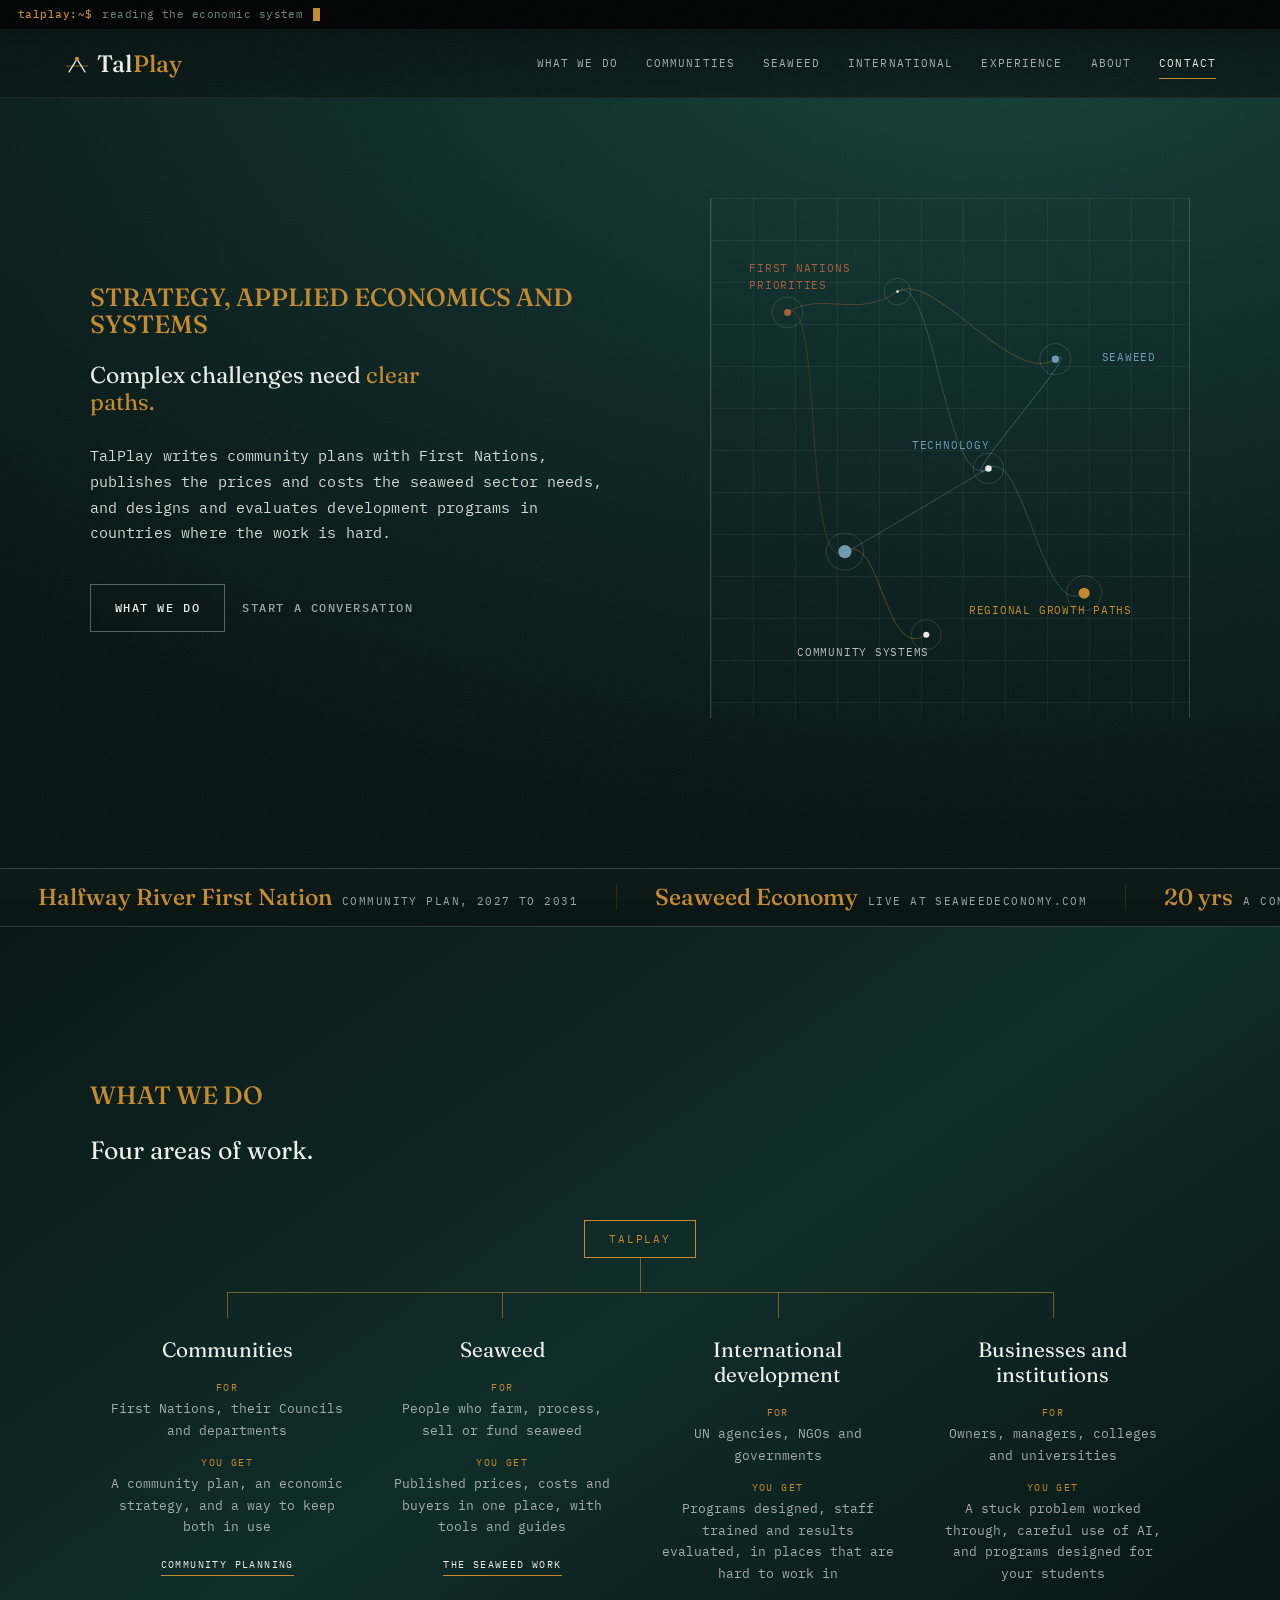
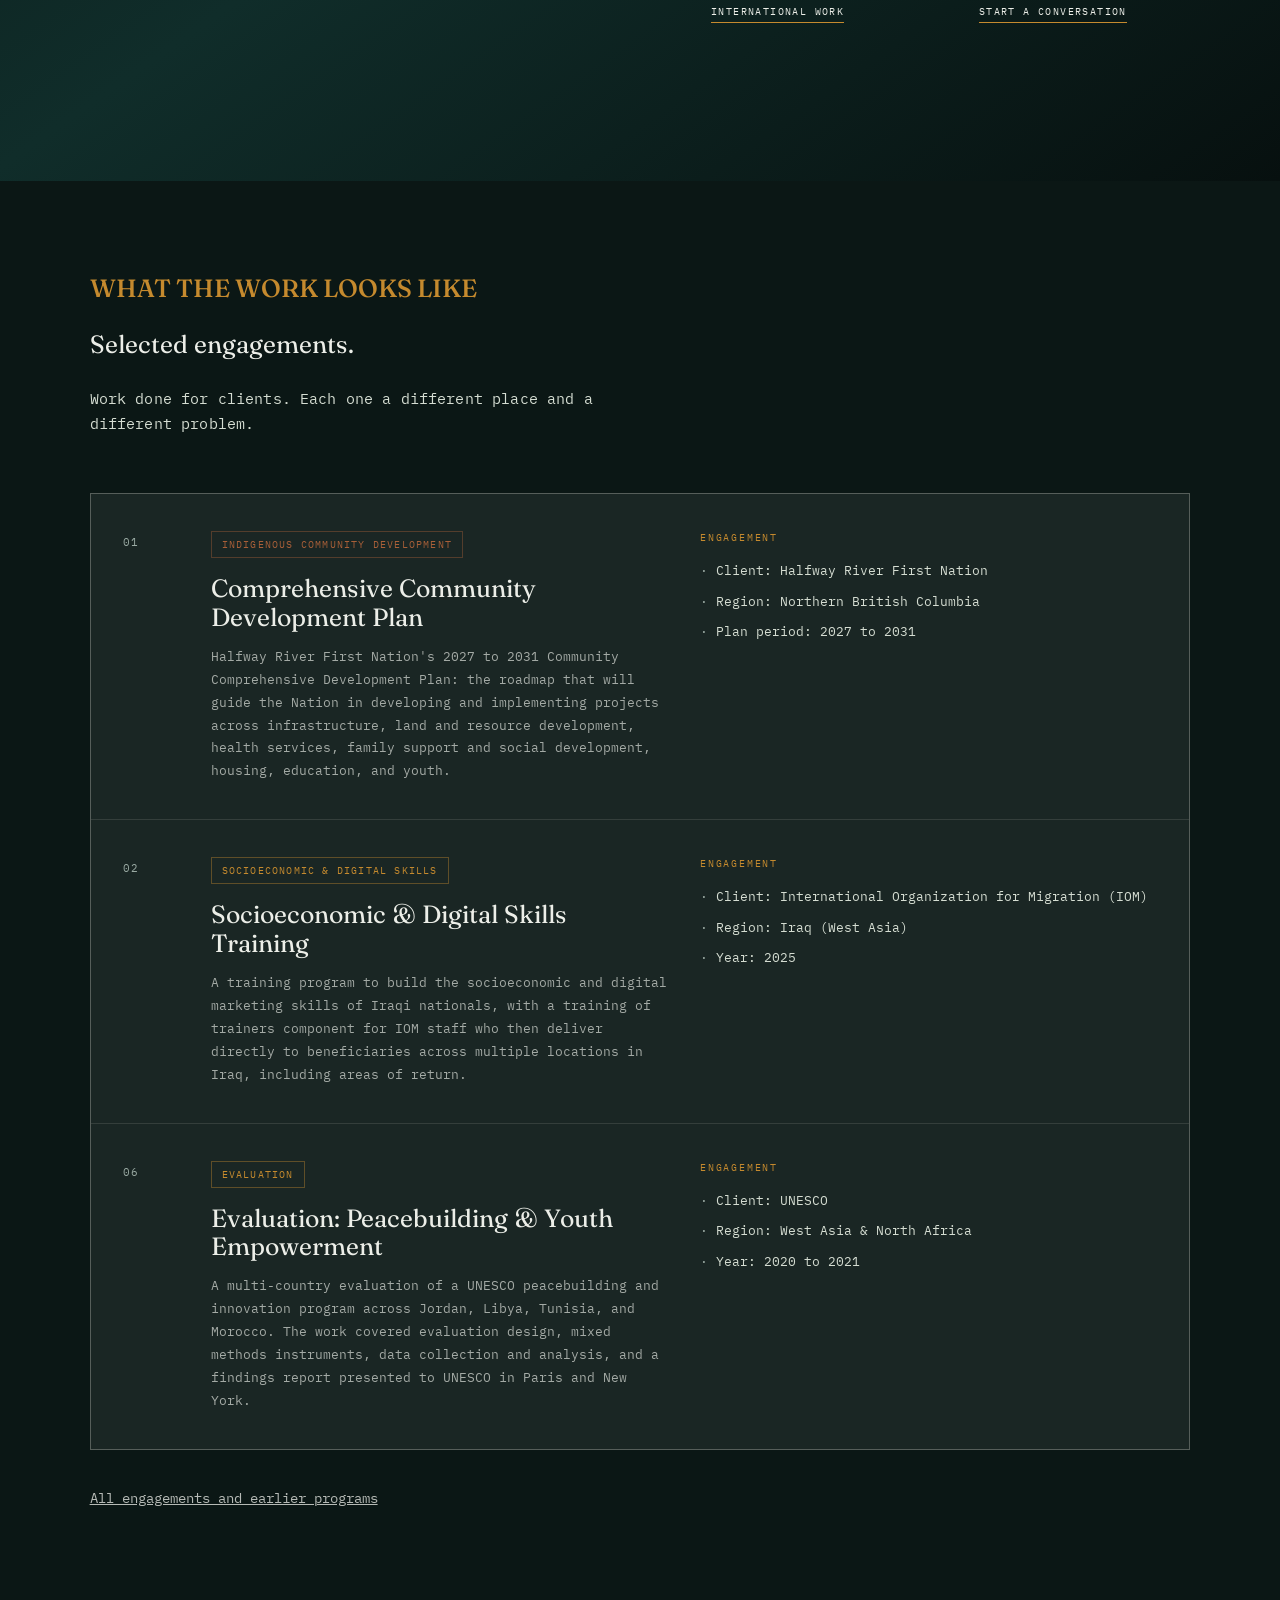
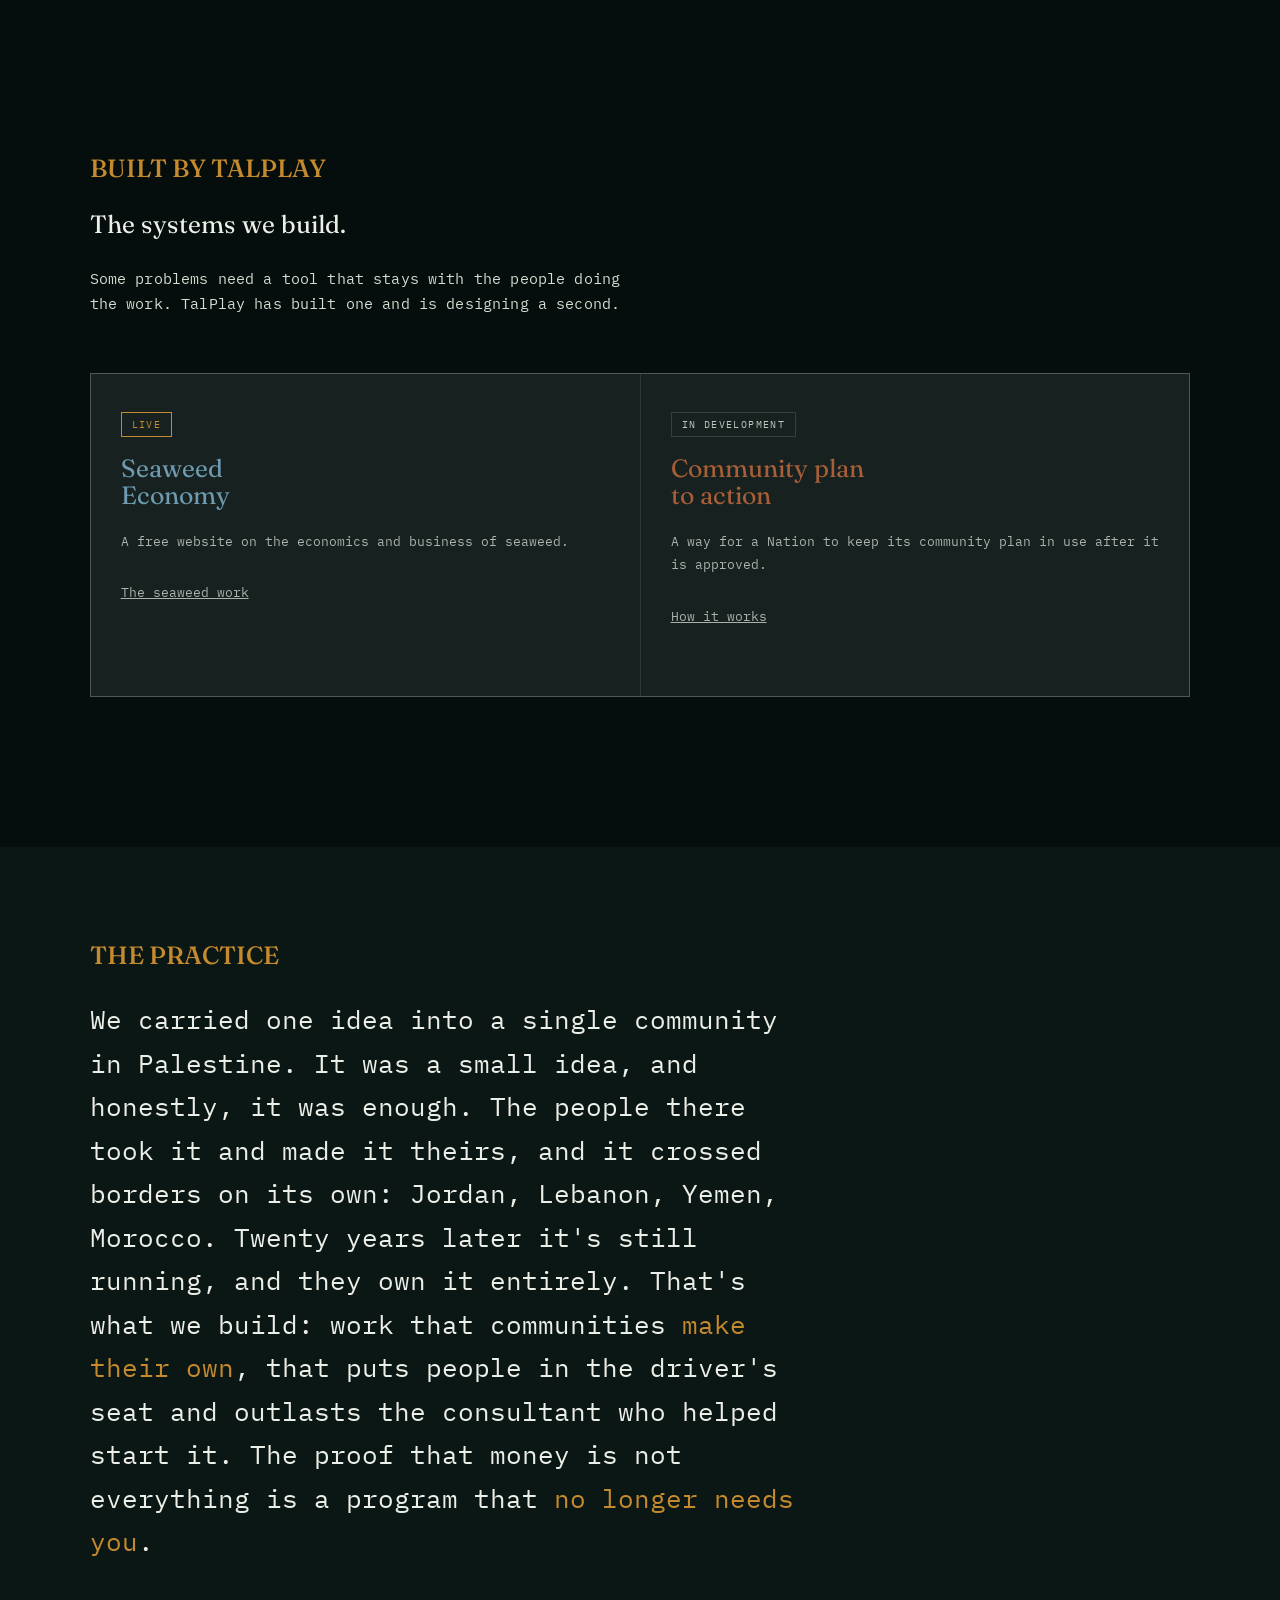
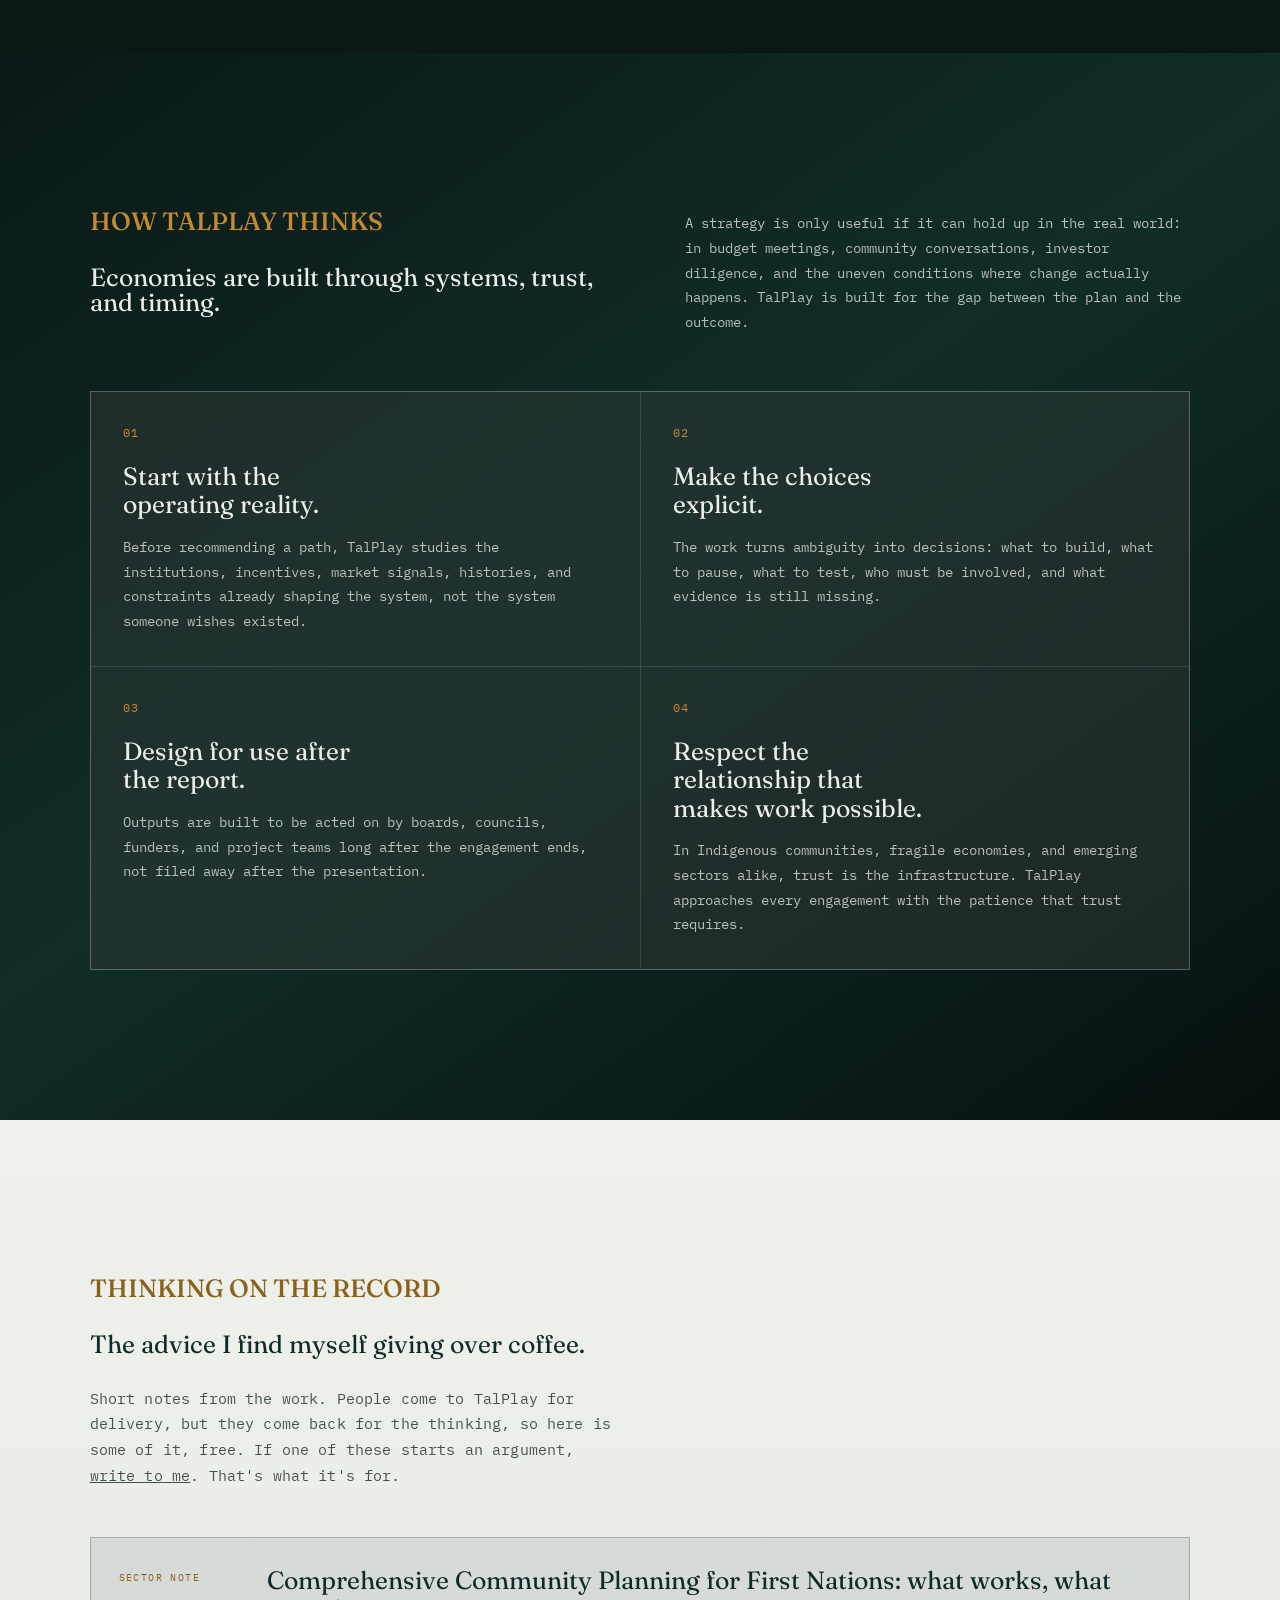
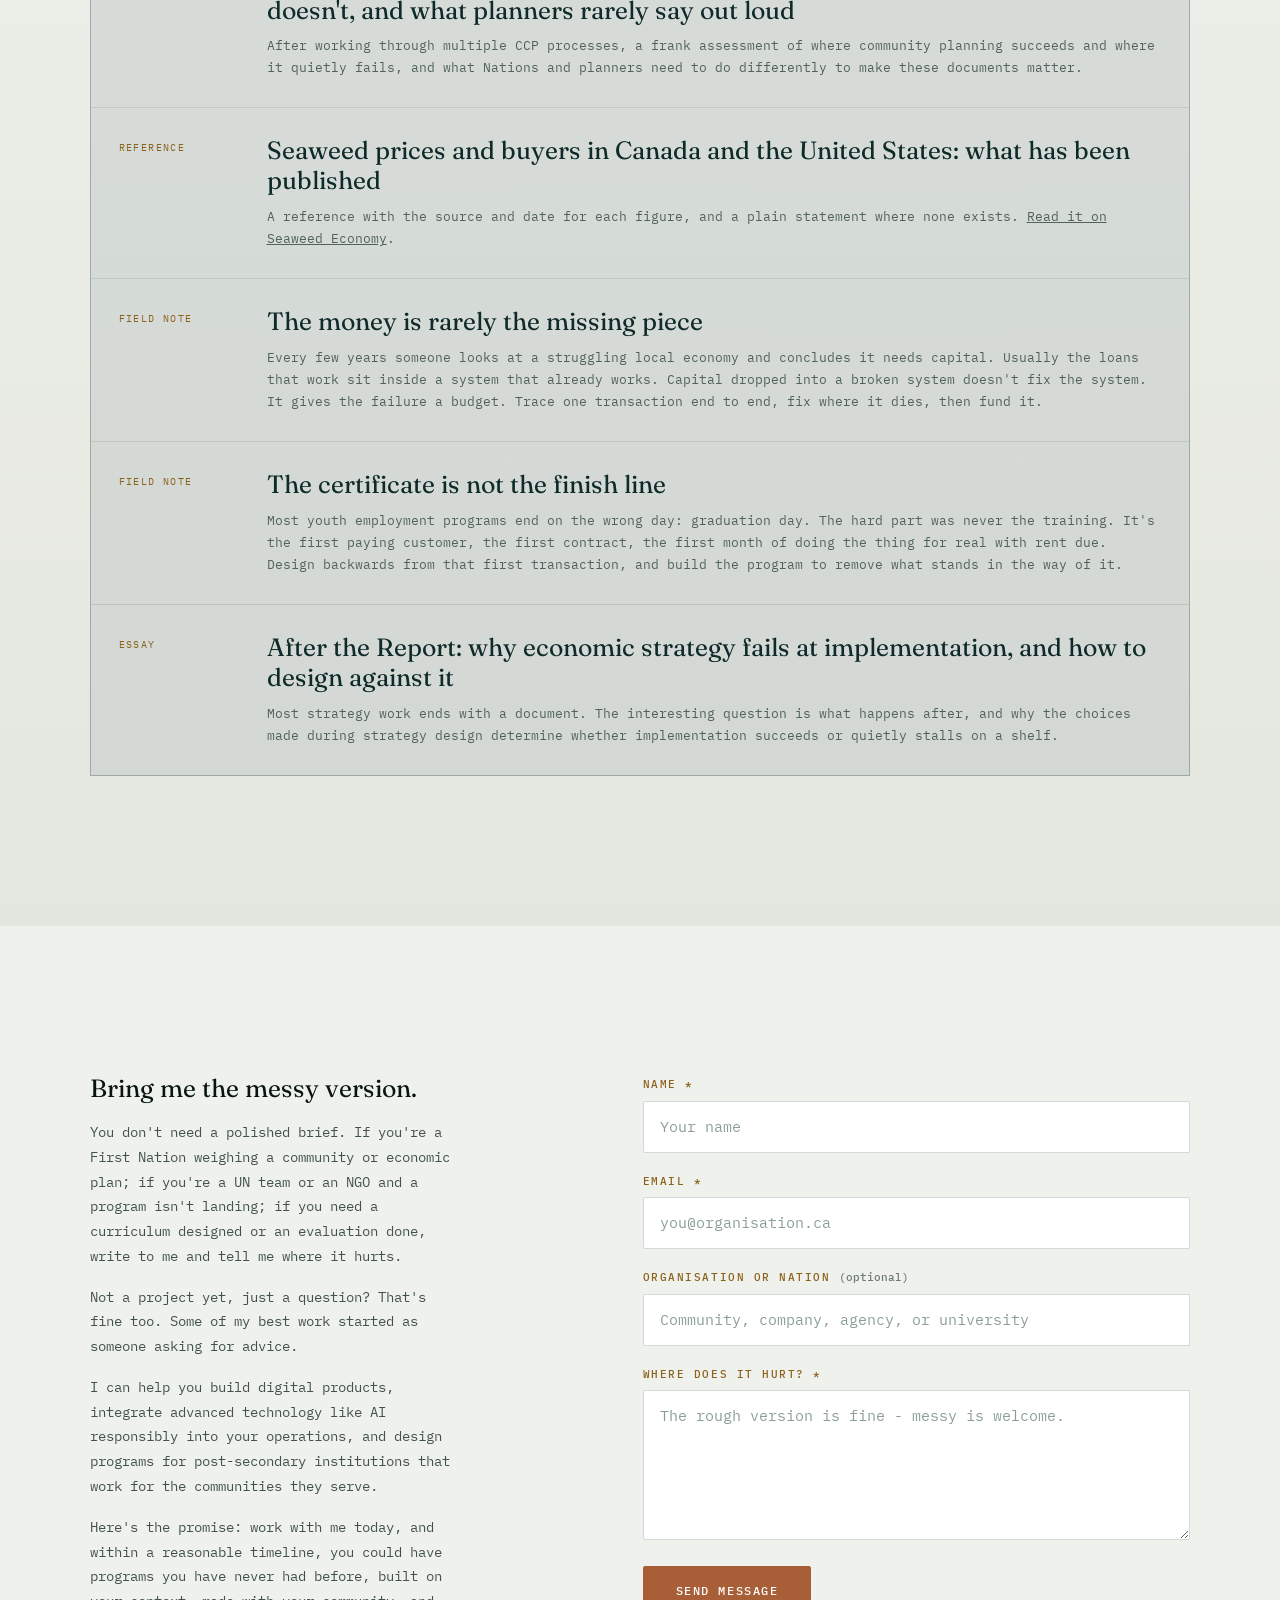
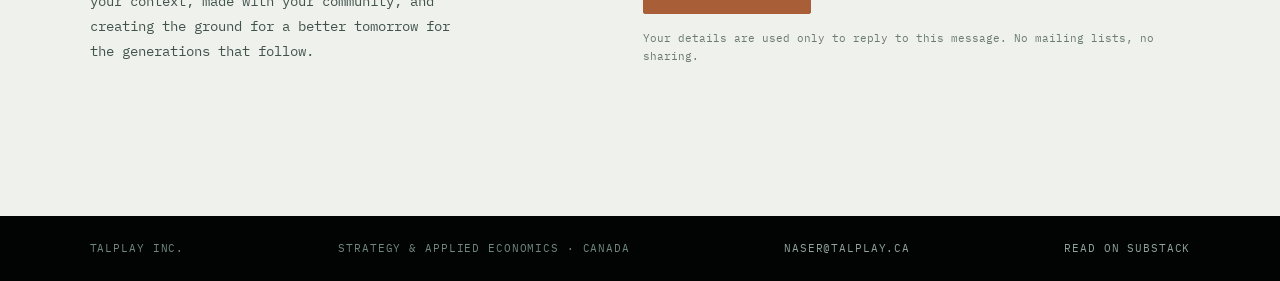
==== commit 9e5d31d0: "Site map in place of What we do and Systems pages, international page, seaweed advisory hidden Home:" ====
--- a/index.html
+++ b/index.html
@@ -3,9 +3,9 @@
 <head>
 <meta charset="UTF-8">
 <meta name="viewport" content="width=device-width, initial-scale=1.0">
-<meta name="description" content="TalPlay is the strategy and applied economics practice of Naser Arda: community and economic planning with First Nations, problem solving for businesses and institutions, and the economics and business of seaweed, in Canada and internationally.">
+<meta name="description" content="TalPlay is the strategy and applied economics practice of Naser Arda: community planning with First Nations, the economics and business of seaweed, international development, and problem solving for businesses and institutions.">
 <meta property="og:title" content="TalPlay | Strategy, Applied Economics and Systems">
-<meta property="og:description" content="TalPlay is the strategy and applied economics practice of Naser Arda: community and economic planning with First Nations, problem solving for businesses and institutions, and the economics and business of seaweed, in Canada and internationally.">
+<meta property="og:description" content="TalPlay is the strategy and applied economics practice of Naser Arda: community planning with First Nations, the economics and business of seaweed, international development, and problem solving for businesses and institutions.">
 <meta property="og:type" content="website">
 <meta property="og:url" content="https://talplay.ca/">
 <meta property="og:image" content="https://talplay.ca/og.png">
@@ -15,7 +15,7 @@
 <meta property="og:site_name" content="TalPlay">
 <meta name="twitter:card" content="summary_large_image">
 <meta name="twitter:title" content="TalPlay | Strategy, Applied Economics and Systems">
-<meta name="twitter:description" content="TalPlay is the strategy and applied economics practice of Naser Arda: community and economic planning with First Nations, problem solving for businesses and institutions, and the economics and business of seaweed, in Canada and internationally.">
+<meta name="twitter:description" content="TalPlay is the strategy and applied economics practice of Naser Arda: community planning with First Nations, the economics and business of seaweed, international development, and problem solving for businesses and institutions.">
 <meta name="twitter:image" content="https://talplay.ca/og.png">
 <link rel="canonical" href="https://talplay.ca/">
 <meta name="theme-color" content="#0e2a29">
@@ -54,10 +54,10 @@
     <span class="nav-toggle__bar"></span>
   </button>
   <nav class="nav" id="primary-nav" aria-label="Primary navigation">
-    <a href="/what-we-do">What we do</a>
+    <a href="/#what-we-do">What we do</a>
     <a href="/communities">Communities</a>
     <a href="/seaweed">Seaweed</a>
-    <a href="/systems">Systems</a>
+    <a href="/international">International</a>
     <a href="/experience">Experience</a>
     <a href="/about">About</a>
     <a class="nav-cta" href="/#contact">Contact</a>
@@ -73,9 +73,9 @@
         <div class="reveal">
           <h1 id="hero-title" class="hero-title">Strategy, applied economics and systems</h1>
           <p class="hero-subtitle">Complex challenges need <span class="gold">clear paths.</span></p>
-          <p class="lead">TalPlay works in the gap between the plan and the outcome. We help communities, businesses and new sectors turn hard problems into plans, numbers and tools that people can use.</p>
+          <p class="lead">TalPlay writes community plans with First Nations, publishes the prices and costs the seaweed sector needs, and designs and evaluates development programs in countries where the work is hard.</p>
           <div class="actions">
-            <a class="button" href="#work">See the work</a>
+            <a class="button" href="#what-we-do">What we do</a>
             <a class="button button--ghost" href="#write">Start a conversation</a>
           </div>
         </div>
@@ -110,32 +110,41 @@
     </div>
   </div>
 
-  <section class="section section--ink" id="do" aria-labelledby="do-title">
+  <section class="section section--ink" id="what-we-do" aria-labelledby="wwd-title">
     <div class="inner">
       <div class="reveal">
-        <div class="eyebrow">What TalPlay does</div>
-        <h2 id="do-title">Three kinds of work.<br>One way of working.</h2>
-        <p class="lead" style="max-width:62ch">Each one starts from the numbers and the people involved, and ends with something that can be used.</p>
-      </div>
-      <div class="domain-grid" aria-label="What TalPlay does">
-        <article class="domain domain--indigenous reveal">
-          <span class="domain-num">01</span>
-          <h3 class="domain-name">Communities &amp;<br>Economic Development</h3>
-          <p class="domain-desc">Community and economic planning with First Nations, and recovery and growth strategy for regions and countries, built on the priorities people set for themselves.</p>
-          <p class="domain-desc"><a href="/communities">Community planning with First Nations</a></p>
-        </article>
-        <article class="domain domain--global reveal">
-          <span class="domain-num">02</span>
-          <h3 class="domain-name">Businesses &amp;<br>Institutions</h3>
-          <p class="domain-desc">Help for owners and managers facing a problem that is hard to untangle, or work that takes more time and money than it should.</p>
-          <p class="domain-desc"><a href="/what-we-do#business">What this covers</a></p>
-        </article>
-        <article class="domain domain--blue reveal">
-          <span class="domain-num">03</span>
-          <h3 class="domain-name">Seaweed &amp;<br>New Sectors</h3>
-          <p class="domain-desc">Prices, costs and buyers for a young sector, gathered, sourced and dated, and applied to one business or one region.</p>
-          <p class="domain-desc"><a href="/seaweed">The seaweed work</a></p>
-        </article>
+        <div class="eyebrow">What we do</div>
+        <h2 id="wwd-title">Four areas of work.</h2>
+      </div>
+      <div class="map reveal">
+        <div class="map-root">TalPlay</div>
+        <div class="map-stem" aria-hidden="true"></div>
+        <div class="map-branches">
+          <a class="map-node" href="/communities">
+            <span class="map-name">Communities</span>
+            <span class="map-line"><b>For</b>First Nations, their Councils and departments</span>
+            <span class="map-line"><b>You get</b>A community plan, an economic strategy, and a way to keep both in use</span>
+            <span class="map-go">Community planning</span>
+          </a>
+          <a class="map-node" href="/seaweed">
+            <span class="map-name">Seaweed</span>
+            <span class="map-line"><b>For</b>People who farm, process, sell or fund seaweed</span>
+            <span class="map-line"><b>You get</b>Published prices, costs and buyers in one place, with tools and guides</span>
+            <span class="map-go">The seaweed work</span>
+          </a>
+          <a class="map-node" href="/international">
+            <span class="map-name">International development</span>
+            <span class="map-line"><b>For</b>UN agencies, NGOs and governments</span>
+            <span class="map-line"><b>You get</b>Programs designed, staff trained and results evaluated, in places that are hard to work in</span>
+            <span class="map-go">International work</span>
+          </a>
+          <a class="map-node" href="#write">
+            <span class="map-name">Businesses and institutions</span>
+            <span class="map-line"><b>For</b>Owners, managers, colleges and universities</span>
+            <span class="map-line"><b>You get</b>A stuck problem worked through, careful use of AI, and programs designed for your students</span>
+            <span class="map-go">Start a conversation</span>
+          </a>
+        </div>
       </div>
     </div>
   </section>
@@ -210,25 +219,22 @@
       <div class="reveal">
         <div class="eyebrow">Built by TalPlay</div>
         <h2 id="systems-title">The systems we build.</h2>
-        <p class="lead" style="max-width:62ch">We do not only advise. Where the problem calls for it, we build the tool that carries the work.</p>
+        <p class="lead" style="max-width:62ch">Some problems need a tool that stays with the people doing the work. TalPlay has built one and is designing a second.</p>
       </div>
       <div class="domain-grid domain-grid--two" aria-label="Systems built by TalPlay">
         <article class="domain domain--blue reveal">
           <span class="domain-status">Live</span><br>
           <h3 class="domain-name">Seaweed<br>Economy</h3>
-          <p class="domain-desc">The economics and business resource for the seaweed sector. It brings together available information on seaweed prices, costs and buyers in Canada and the United States, alongside practical tools and guides covering markets, funding and regulation. When reliable figures have not been published, it says so.</p>
-          <p class="domain-desc"><a href="https://www.seaweedeconomy.com">Visit seaweedeconomy.com</a></p>
-          <p class="domain-desc"><a href="/seaweed">More on the seaweed work</a></p>
+          <p class="domain-desc">A free website on the economics and business of seaweed.</p>
+          <p class="domain-desc"><a href="/seaweed">The seaweed work</a></p>
         </article>
         <article class="domain domain--indigenous reveal">
           <span class="domain-status domain-status--dev">In development</span><br>
           <h3 class="domain-name">Community plan<br>to action</h3>
-          <p class="domain-desc">Many community plans are finished and then left on a shelf. This system is meant to keep a plan in use: each priority is tied to the department responsible, the actions agreed, a way to tell whether it is working, and regular reporting back to leadership and community.</p>
-          <p class="domain-desc">It is being designed now and shown with a made up example. It holds no Nation's information.</p>
-          <p class="domain-desc"><a href="/communities">Community planning with First Nations</a></p>
-        </article>
-      </div>
-      <p class="plain section-more reveal"><a href="/systems">More on the systems</a></p>
+          <p class="domain-desc">A way for a Nation to keep its community plan in use after it is approved.</p>
+          <p class="domain-desc"><a href="/communities#system">How it works</a></p>
+        </article>
+      </div>
     </div>
   </section>
 
@@ -238,7 +244,7 @@
       <div class="manifesto reveal">
         <div class="eyebrow">The practice</div>
         <p class="manifesto-text">
-          We carried one idea into a single community. It was a small idea, and honestly, it was enough. The people there took it and made it theirs, and it crossed borders on its own: Jordan, Lebanon, Yemen, Morocco. Twenty years later it's still running, and they own it entirely. That's what we build: work that communities <em>make their own</em>, that puts people in the driver's seat and outlasts the consultant who helped start it. The proof that money is not everything is a program that <em>no longer needs you</em>.
+          We carried one idea into a single community in Palestine. It was a small idea, and honestly, it was enough. The people there took it and made it theirs, and it crossed borders on its own: Jordan, Lebanon, Yemen, Morocco. Twenty years later it's still running, and they own it entirely. That's what we build: work that communities <em>make their own</em>, that puts people in the driver's seat and outlasts the consultant who helped start it. The proof that money is not everything is a program that <em>no longer needs you</em>.
         </p>
       </div>
     </div>
@@ -340,7 +346,7 @@
       <div class="write-grid">
         <div class="write-intro reveal">
           <h2 id="contact-title">Bring me the messy version.</h2>
-          <p>You don't need a polished brief. If you're a First Nation weighing a community or economic plan; if you're a UN team or an NGO and a program isn't landing; if you work with seaweed and want to know the numbers before you commit money; if you need a curriculum designed or an evaluation done, write to me and tell me where it hurts.</p>
+          <p>You don't need a polished brief. If you're a First Nation weighing a community or economic plan; if you're a UN team or an NGO and a program isn't landing; if you need a curriculum designed or an evaluation done, write to me and tell me where it hurts.</p>
           <p>Not a project yet, just a question? That's fine too. Some of my best work started as someone asking for advice.</p>
           <p>I can help you build digital products, integrate advanced technology like AI responsibly into your operations, and design programs for post-secondary institutions that work for the communities they serve.</p>
           <p>Here's the promise: work with me today, and within a reasonable timeline, you could have programs you have never had before, built on your context, made with your community, and creating the ground for a better tomorrow for the generations that follow.</p>
--- a/styles.css
+++ b/styles.css
@@ -1069,3 +1069,32 @@
   .section-more { margin-top: 36px }
   .nav a[aria-current="page"] { color: var(--stone); border-color: var(--gold) }
   @media (max-width: 640px) { .domain-grid--two { grid-template-columns: 1fr } }
+  .map { margin-top: 56px }
+  .map-root {
+    width: max-content; margin: 0 auto; padding: 10px 24px;
+    border: 1px solid var(--gold); color: var(--gold);
+    font-family: var(--mono); font-size: 11px; letter-spacing: .16em; text-transform: uppercase;
+  }
+  .map-stem { width: 1px; height: 34px; margin: 0 auto; background: var(--gold); opacity: .55 }
+  .map-branches { display: grid; grid-template-columns: repeat(4, 1fr) }
+  .map-node {
+    position: relative; display: block; padding: 46px 20px 8px; text-align: center;
+    color: inherit; text-decoration: none;
+  }
+  .map-node::before { content: ""; position: absolute; top: 0; left: 50%; width: 1px; height: 26px; background: var(--gold); opacity: .55 }
+  .map-node::after { content: ""; position: absolute; top: 0; left: 0; right: 0; height: 1px; background: var(--gold); opacity: .55 }
+  .map-node:first-child::after { left: 50% }
+  .map-node:last-child::after { right: 50% }
+  .map-name { display: block; font-family: var(--serif); font-size: 1.3rem; line-height: 1.2; color: var(--stone); margin-bottom: 16px }
+  .map-node:hover .map-name, .map-node:focus-visible .map-name { color: var(--gold) }
+  .map-line { display: block; font-family: var(--mono); font-size: .8rem; line-height: 1.7; color: rgba(236,238,232,.68); margin-bottom: 12px }
+  .map-line b { display: block; font-weight: 400; font-size: 10px; letter-spacing: .14em; text-transform: uppercase; color: var(--gold); margin-bottom: 2px }
+  .map-go { display: inline-block; margin-top: 6px; font-family: var(--mono); font-size: 10px; letter-spacing: .14em; text-transform: uppercase; color: var(--stone); border-bottom: 1px solid var(--gold); padding-bottom: 3px }
+  @media (max-width: 960px) {
+    .map-root { margin: 0 }
+    .map-stem { margin: 0 0 0 28px; height: 22px }
+    .map-branches { grid-template-columns: 1fr; margin-left: 28px; border-left: 1px solid rgba(197,138,46,.55) }
+    .map-node { text-align: left; padding: 22px 0 22px 34px }
+    .map-node::before { top: 34px; left: 0; width: 22px; height: 1px }
+    .map-node::after { display: none }
+  }
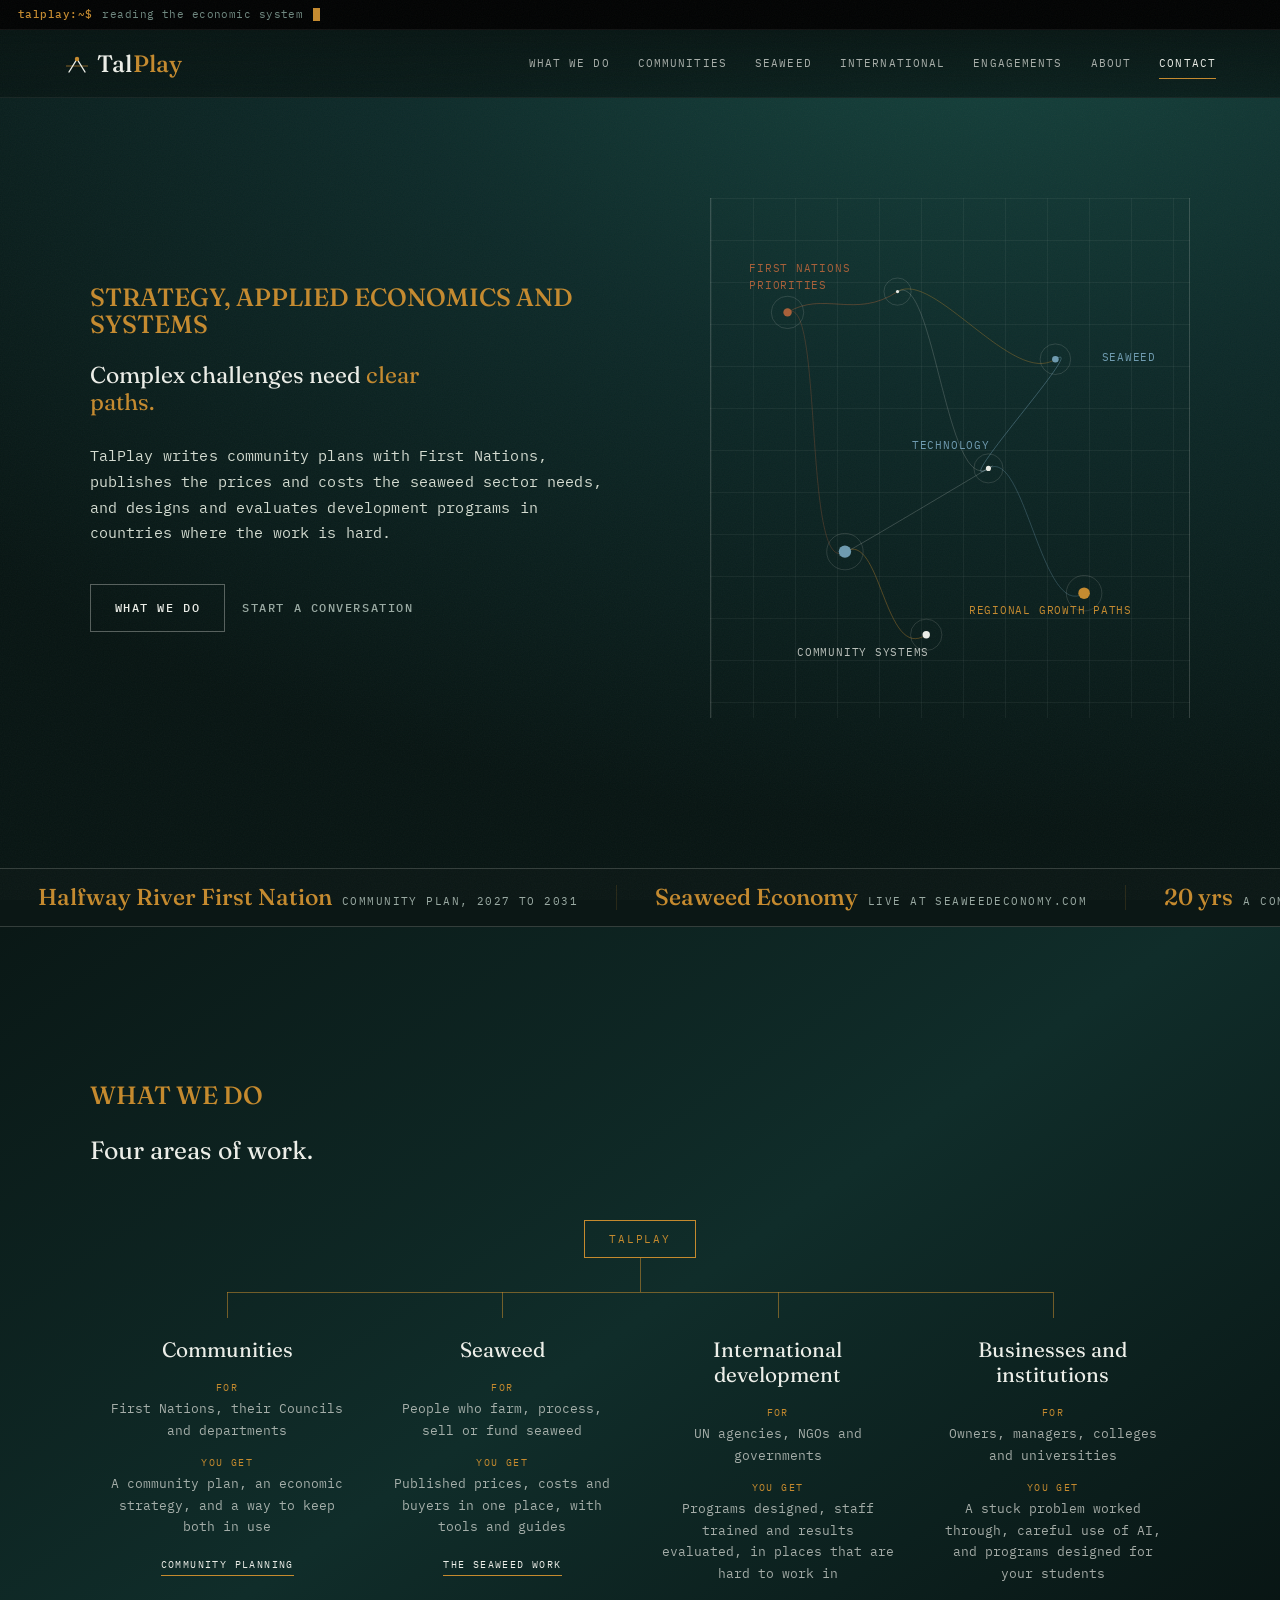
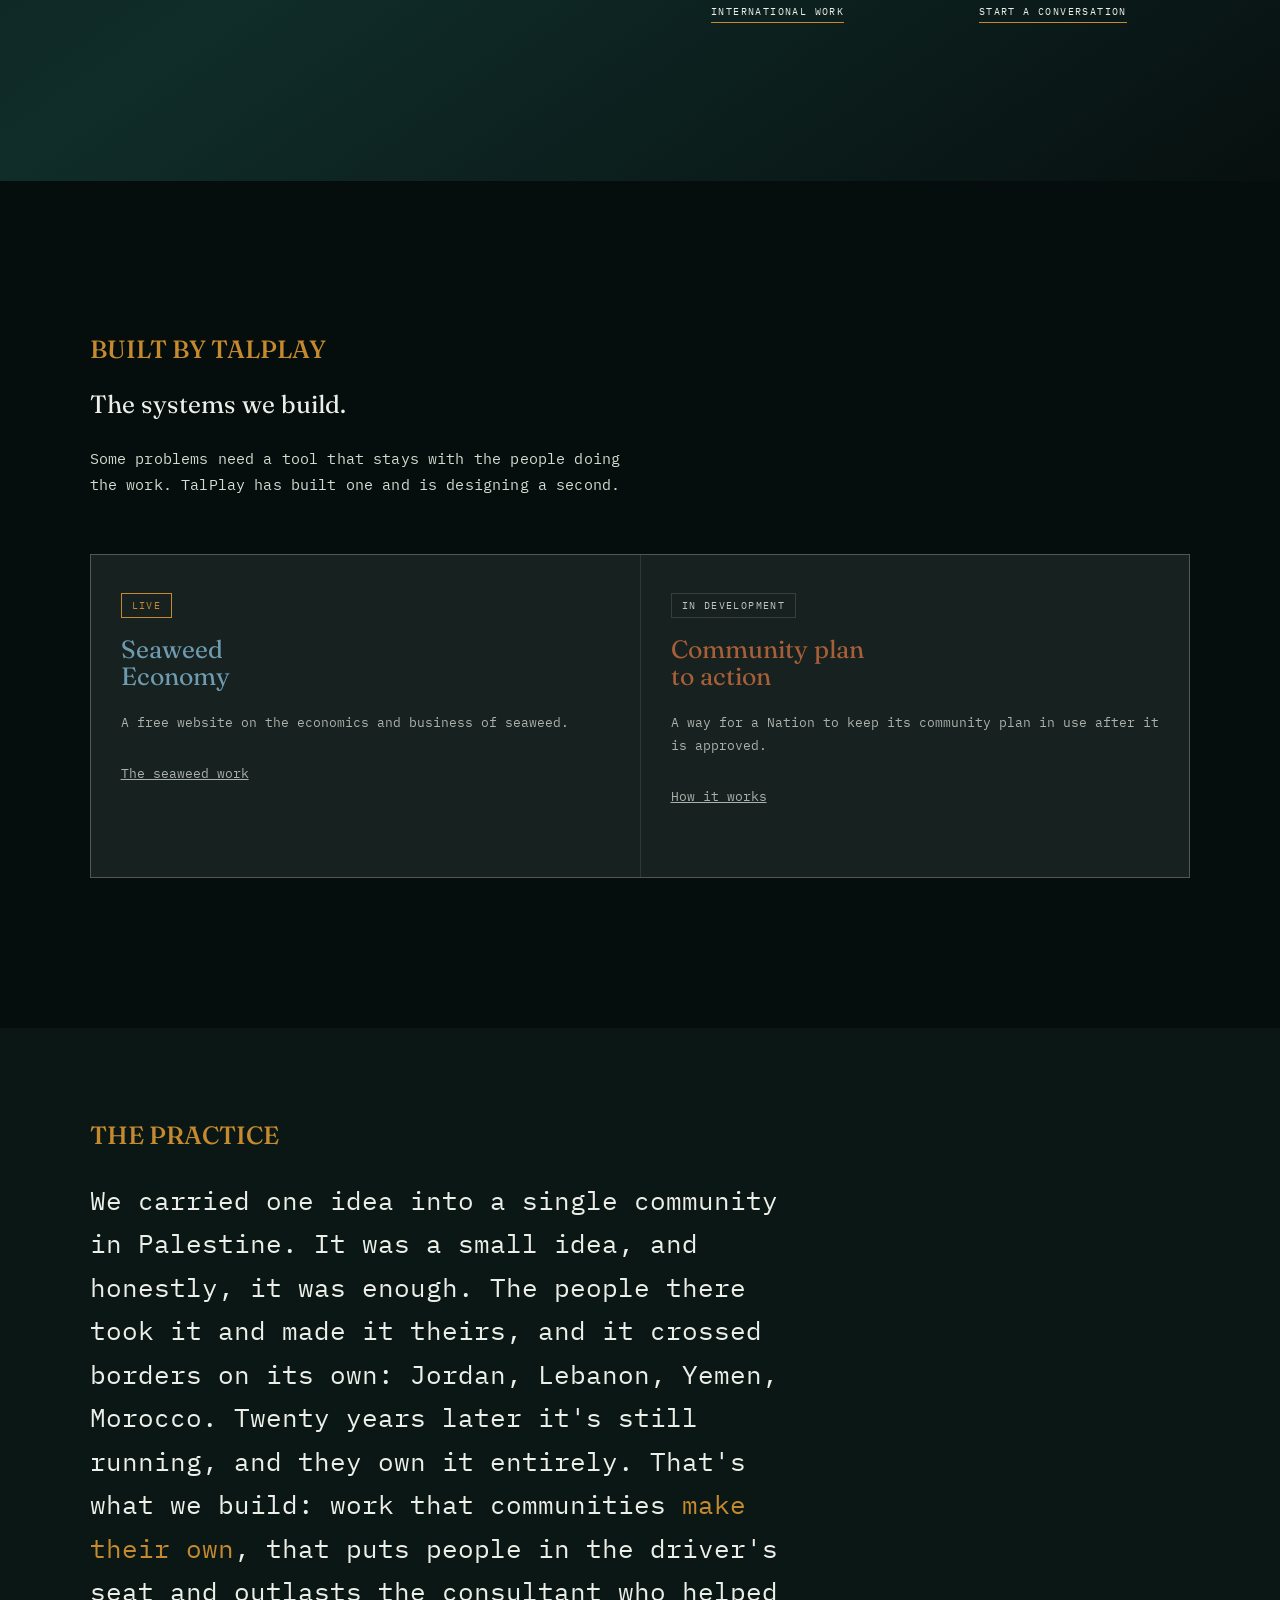
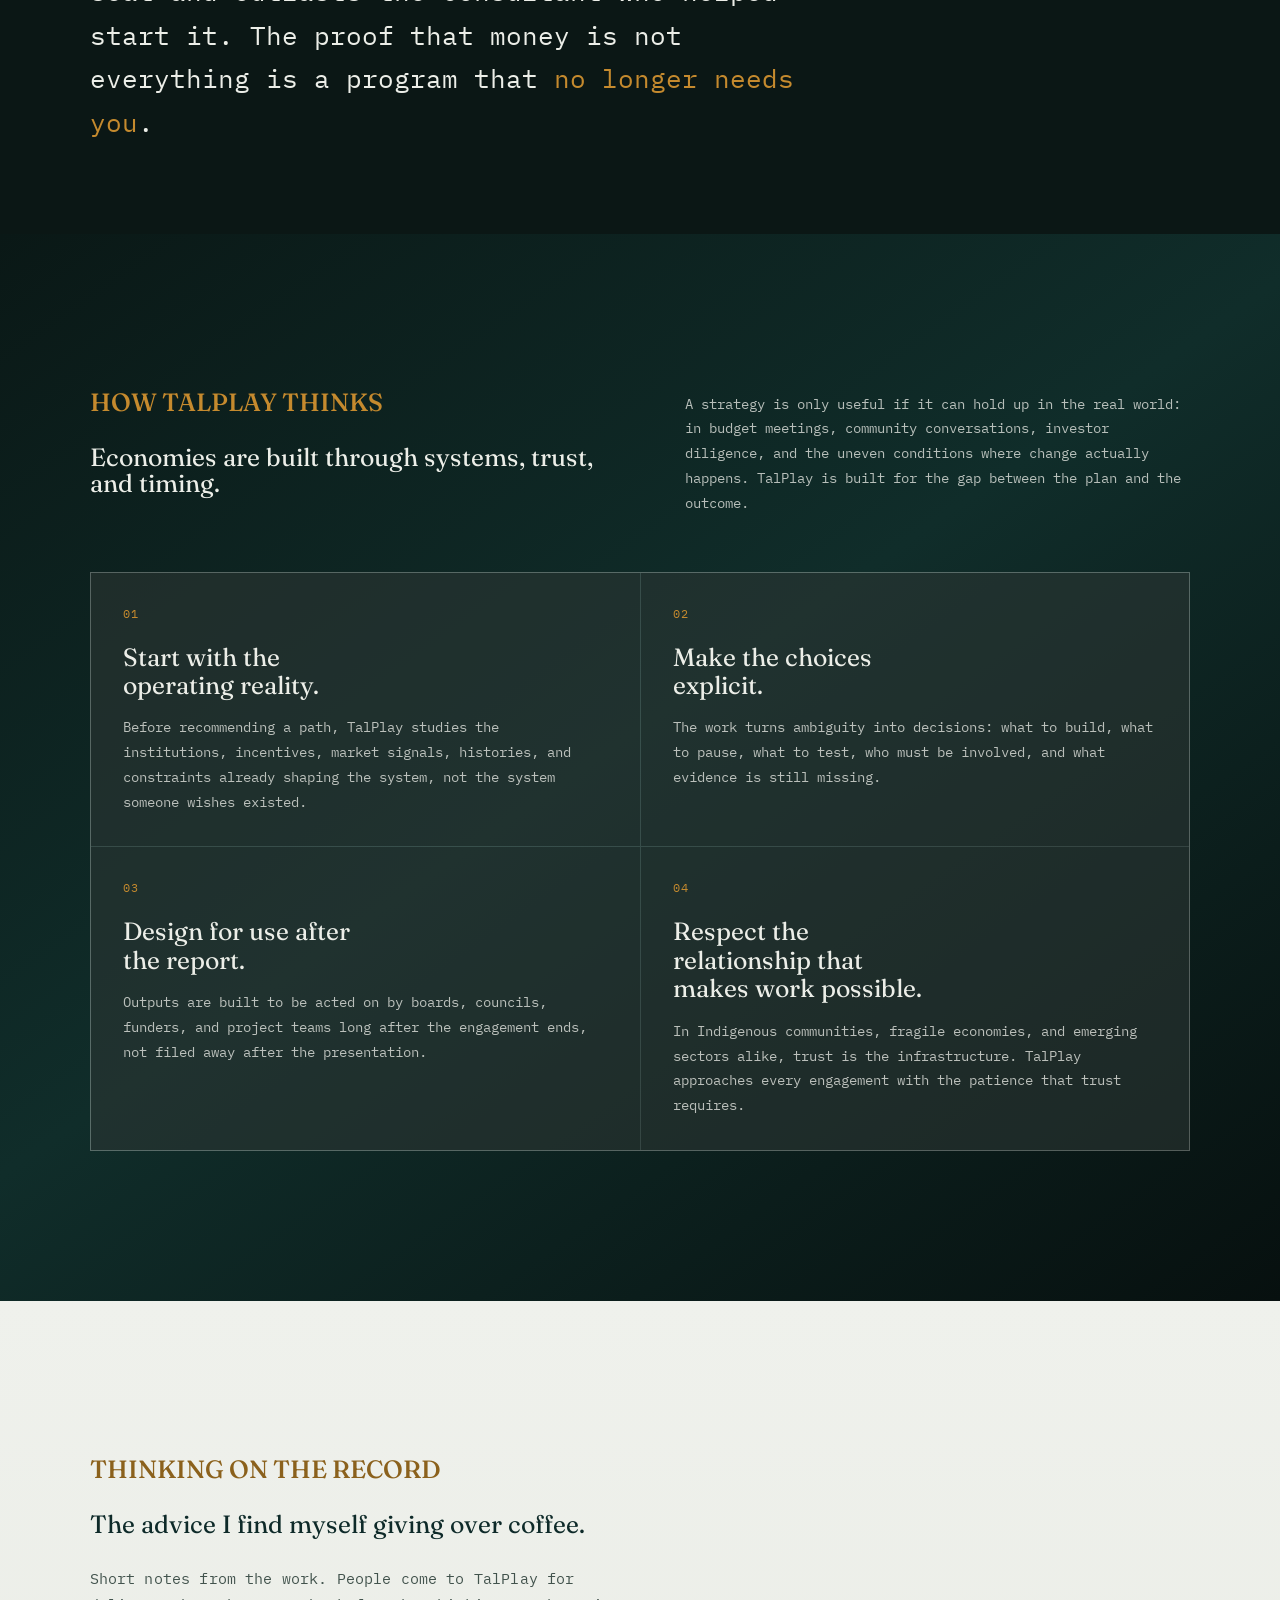
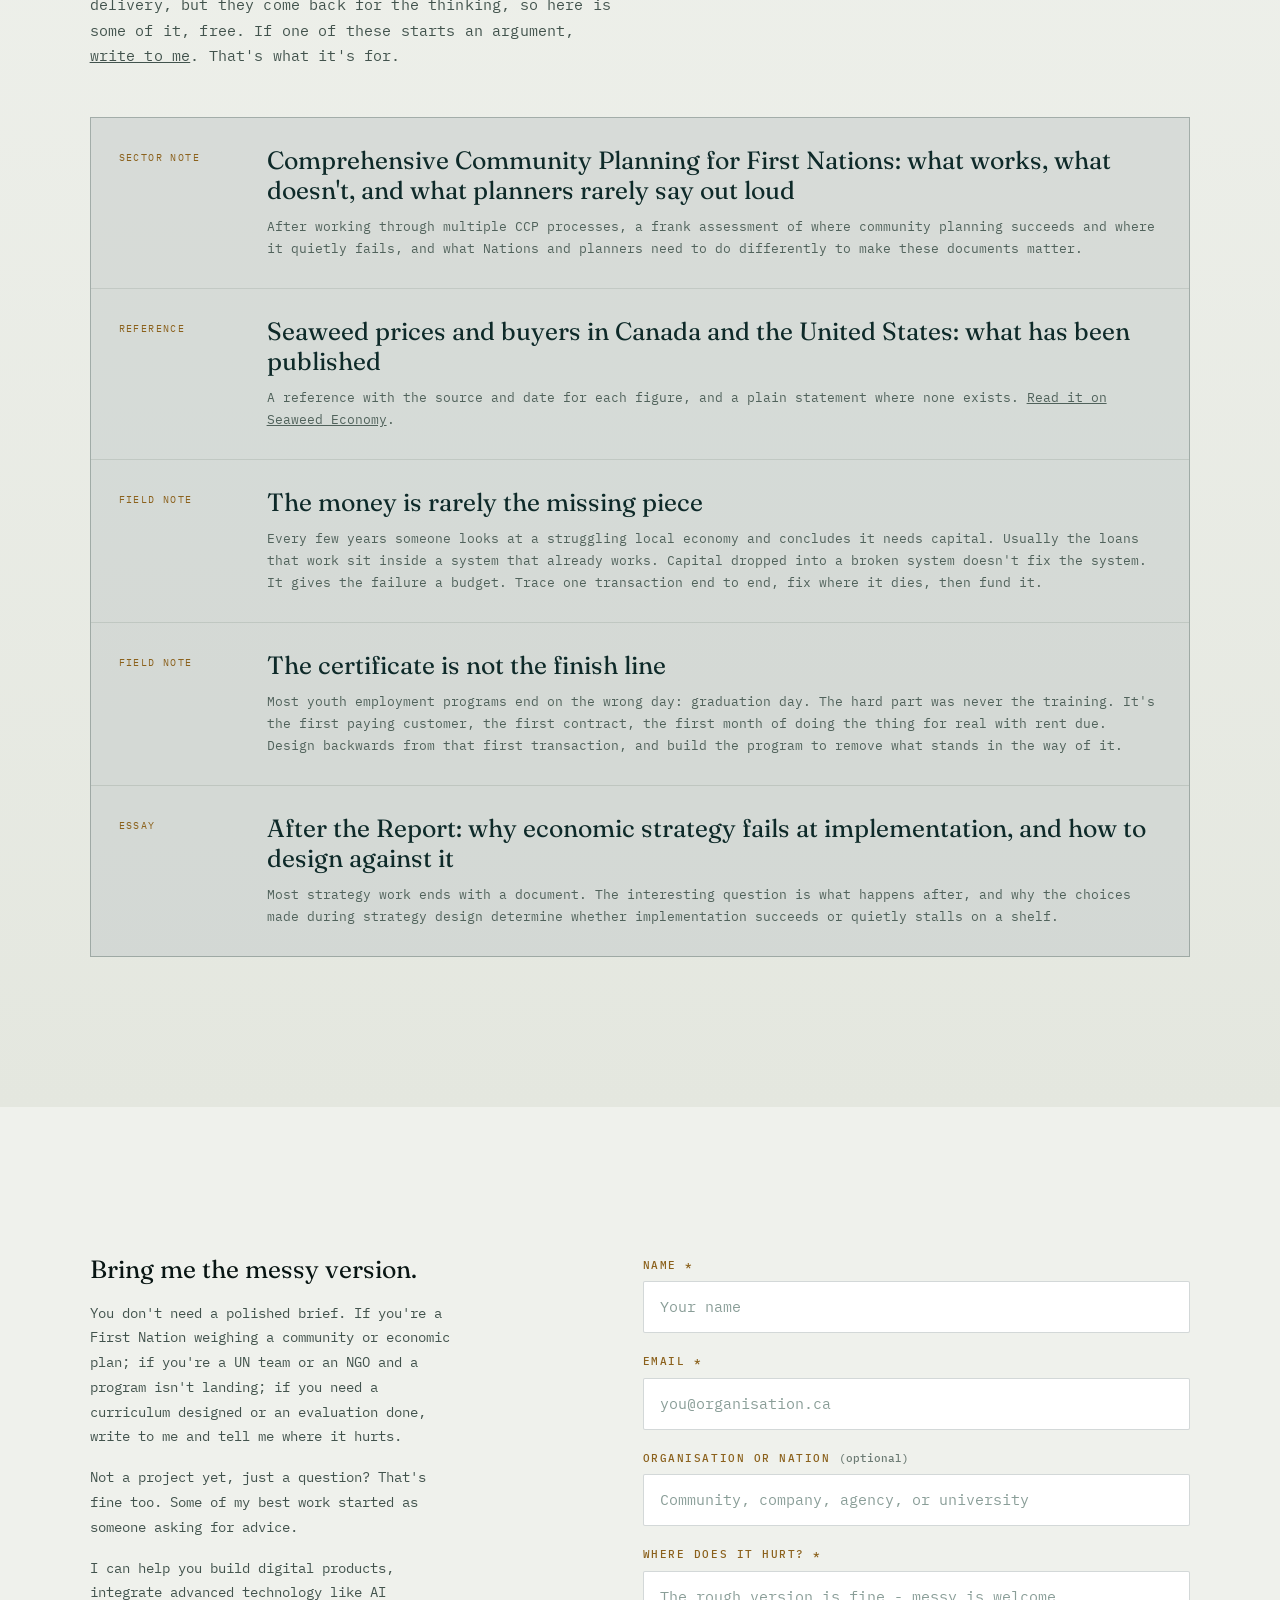
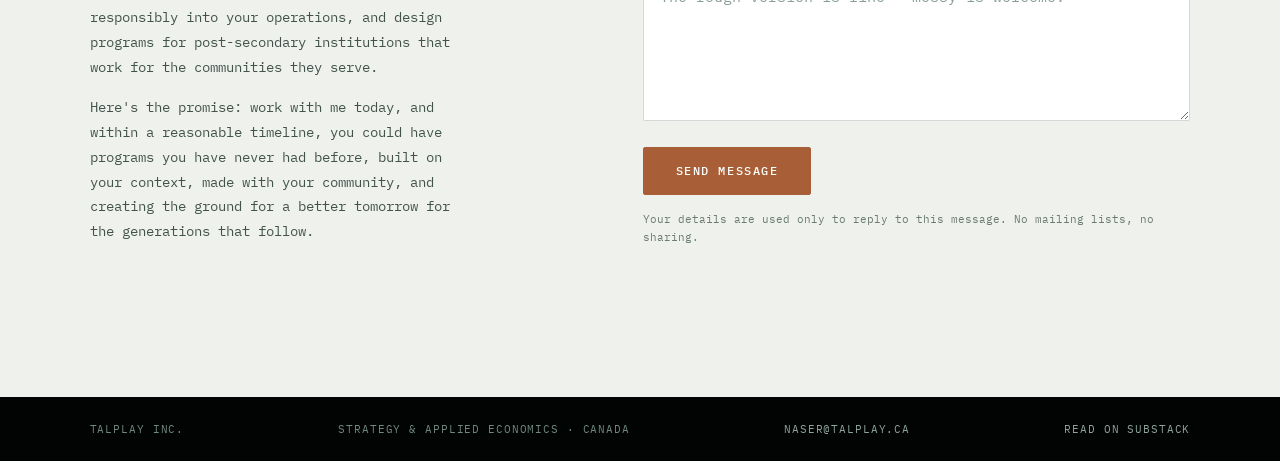
==== commit 7949c084: "Update links and headings for Engagements; remove duplicate section from home Co-Authored-By: Claude" ====
--- a/index.html
+++ b/index.html
@@ -58,7 +58,7 @@
     <a href="/communities">Communities</a>
     <a href="/seaweed">Seaweed</a>
     <a href="/international">International</a>
-    <a href="/experience">Experience</a>
+    <a href="/engagements">Engagements</a>
     <a href="/about">About</a>
     <a class="nav-cta" href="/#contact">Contact</a>
   </nav>
@@ -146,71 +146,6 @@
           </a>
         </div>
       </div>
-    </div>
-  </section>
-
-  <!-- SELECTED WORK -->
-  <section class="section section--quiet" id="work" aria-labelledby="work-title">
-    <div class="inner">
-      <div class="reveal">
-        <div class="eyebrow">What the work looks like</div>
-        <h2 id="work-title">Selected engagements.</h2>
-        <p class="lead">Work done for clients. Each one a different place and a different problem.</p>
-      </div>
-      <div class="work-list" aria-label="Selected TalPlay project engagements">
-
-        <article class="work-item reveal">
-          <div class="work-num">01</div>
-          <div>
-            <div class="work-sector work-sector--indigenous">Indigenous community development</div>
-            <h3 class="work-title">Comprehensive Community Development Plan</h3>
-            <p class="work-context">Halfway River First Nation's 2027 to 2031 Community Comprehensive Development Plan: the roadmap that will guide the Nation in developing and implementing projects across infrastructure, land and resource development, health services, family support and social development, housing, education, and youth.</p>
-          </div>
-          <div>
-            <span class="work-output-label">Engagement</span>
-            <ul class="work-outputs">
-              <li>Client: Halfway River First Nation</li>
-              <li>Region: Northern British Columbia</li>
-              <li>Plan period: 2027 to 2031</li>
-            </ul>
-          </div>
-        </article>
-
-        <article class="work-item reveal">
-          <div class="work-num">02</div>
-          <div>
-            <div class="work-sector work-sector--global">Socioeconomic &amp; digital skills</div>
-            <h3 class="work-title">Socioeconomic &amp; Digital Skills Training</h3>
-            <p class="work-context">A training program to build the socioeconomic and digital marketing skills of Iraqi nationals, with a training of trainers component for IOM staff who then deliver directly to beneficiaries across multiple locations in Iraq, including areas of return.</p>
-          </div>
-          <div>
-            <span class="work-output-label">Engagement</span>
-            <ul class="work-outputs">
-              <li>Client: International Organization for Migration (IOM)</li>
-              <li>Region: Iraq (West Asia)</li>
-              <li>Year: 2025</li>
-            </ul>
-          </div>
-        </article>
-
-        <article class="work-item reveal">
-          <div class="work-num">06</div>
-          <div>
-            <div class="work-sector work-sector--global">Evaluation</div>
-            <h3 class="work-title">Evaluation: Peacebuilding &amp; Youth Empowerment</h3>
-            <p class="work-context">A multi-country evaluation of a UNESCO peacebuilding and innovation program across Jordan, Libya, Tunisia, and Morocco. The work covered evaluation design, mixed methods instruments, data collection and analysis, and a findings report presented to UNESCO in Paris and New York.</p>
-          </div>
-          <div>
-            <span class="work-output-label">Engagement</span>
-            <ul class="work-outputs">
-              <li>Client: UNESCO</li>
-              <li>Region: West Asia &amp; North Africa</li>
-              <li>Year: 2020 to 2021</li>
-            </ul>
-          </div>
-        </article>
-      </div>
-      <p class="plain section-more reveal"><a href="/experience">All engagements and earlier programs</a></p>
     </div>
   </section>
 
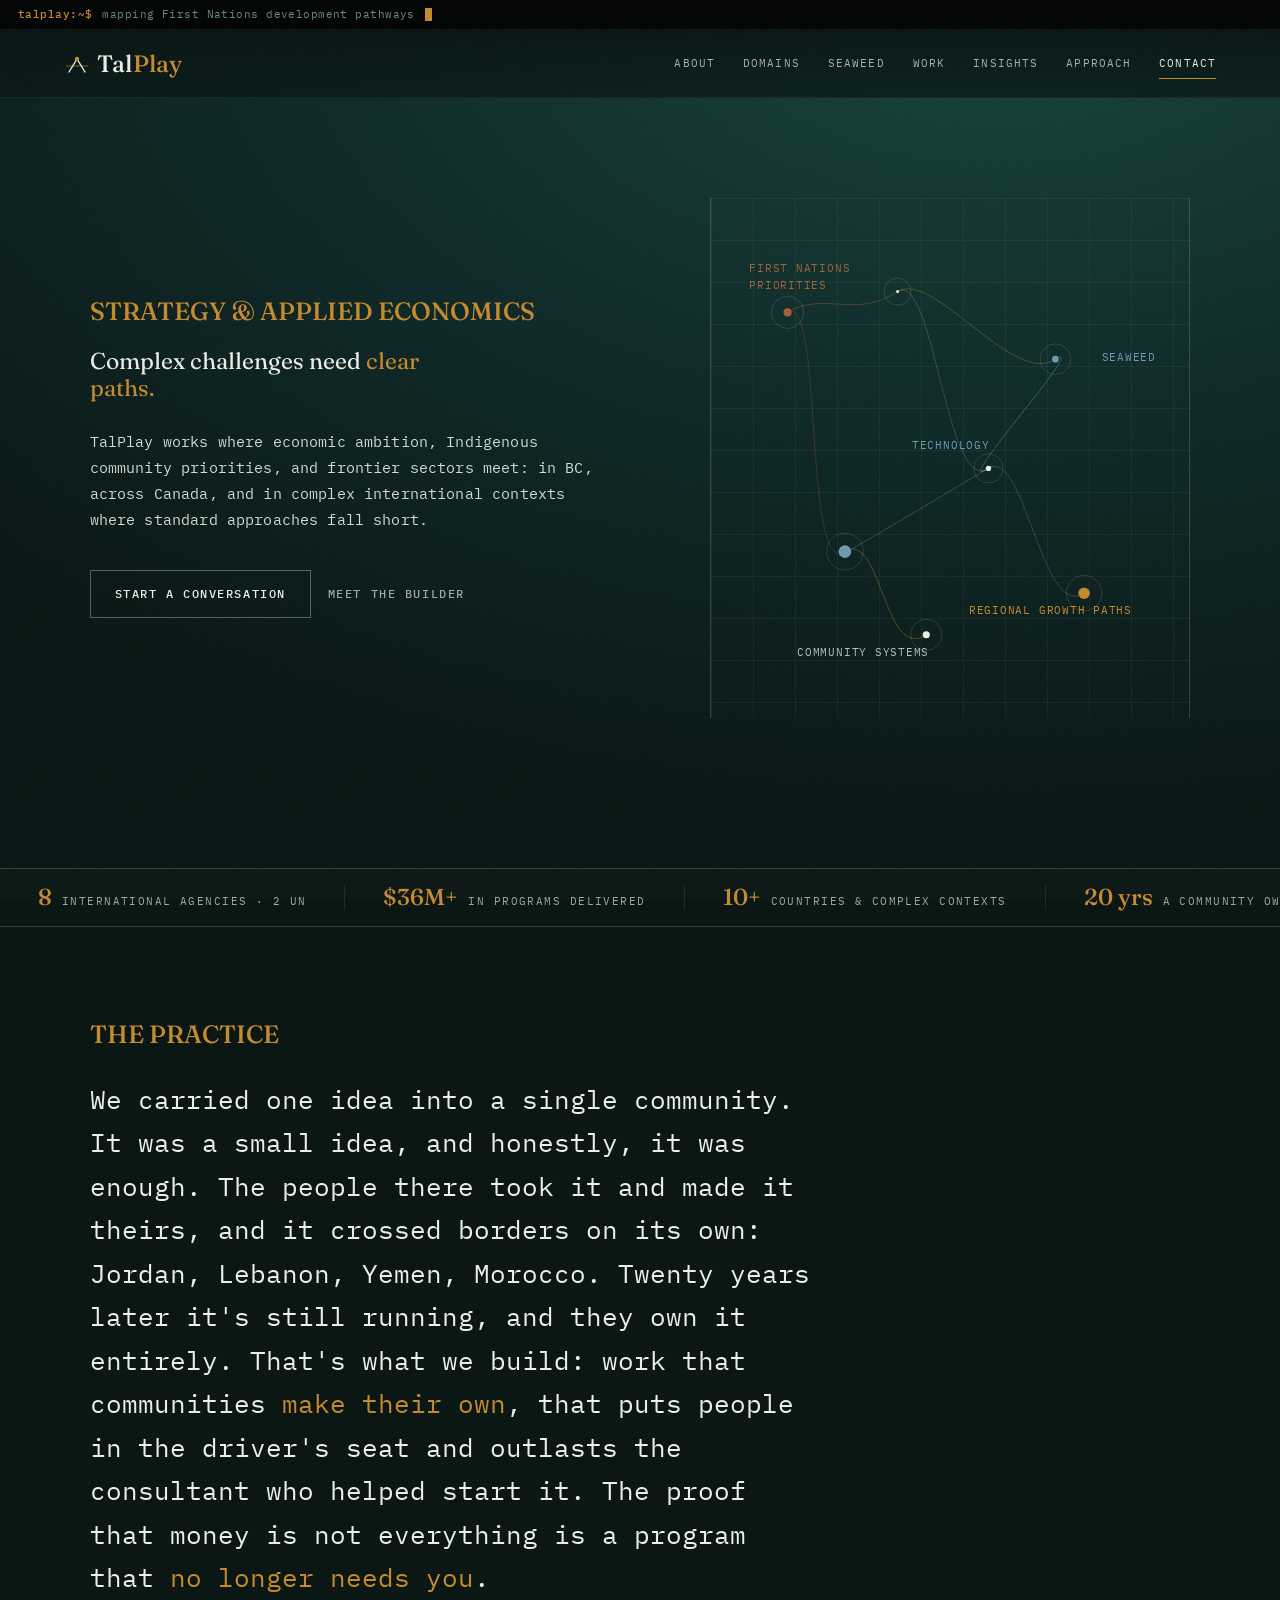
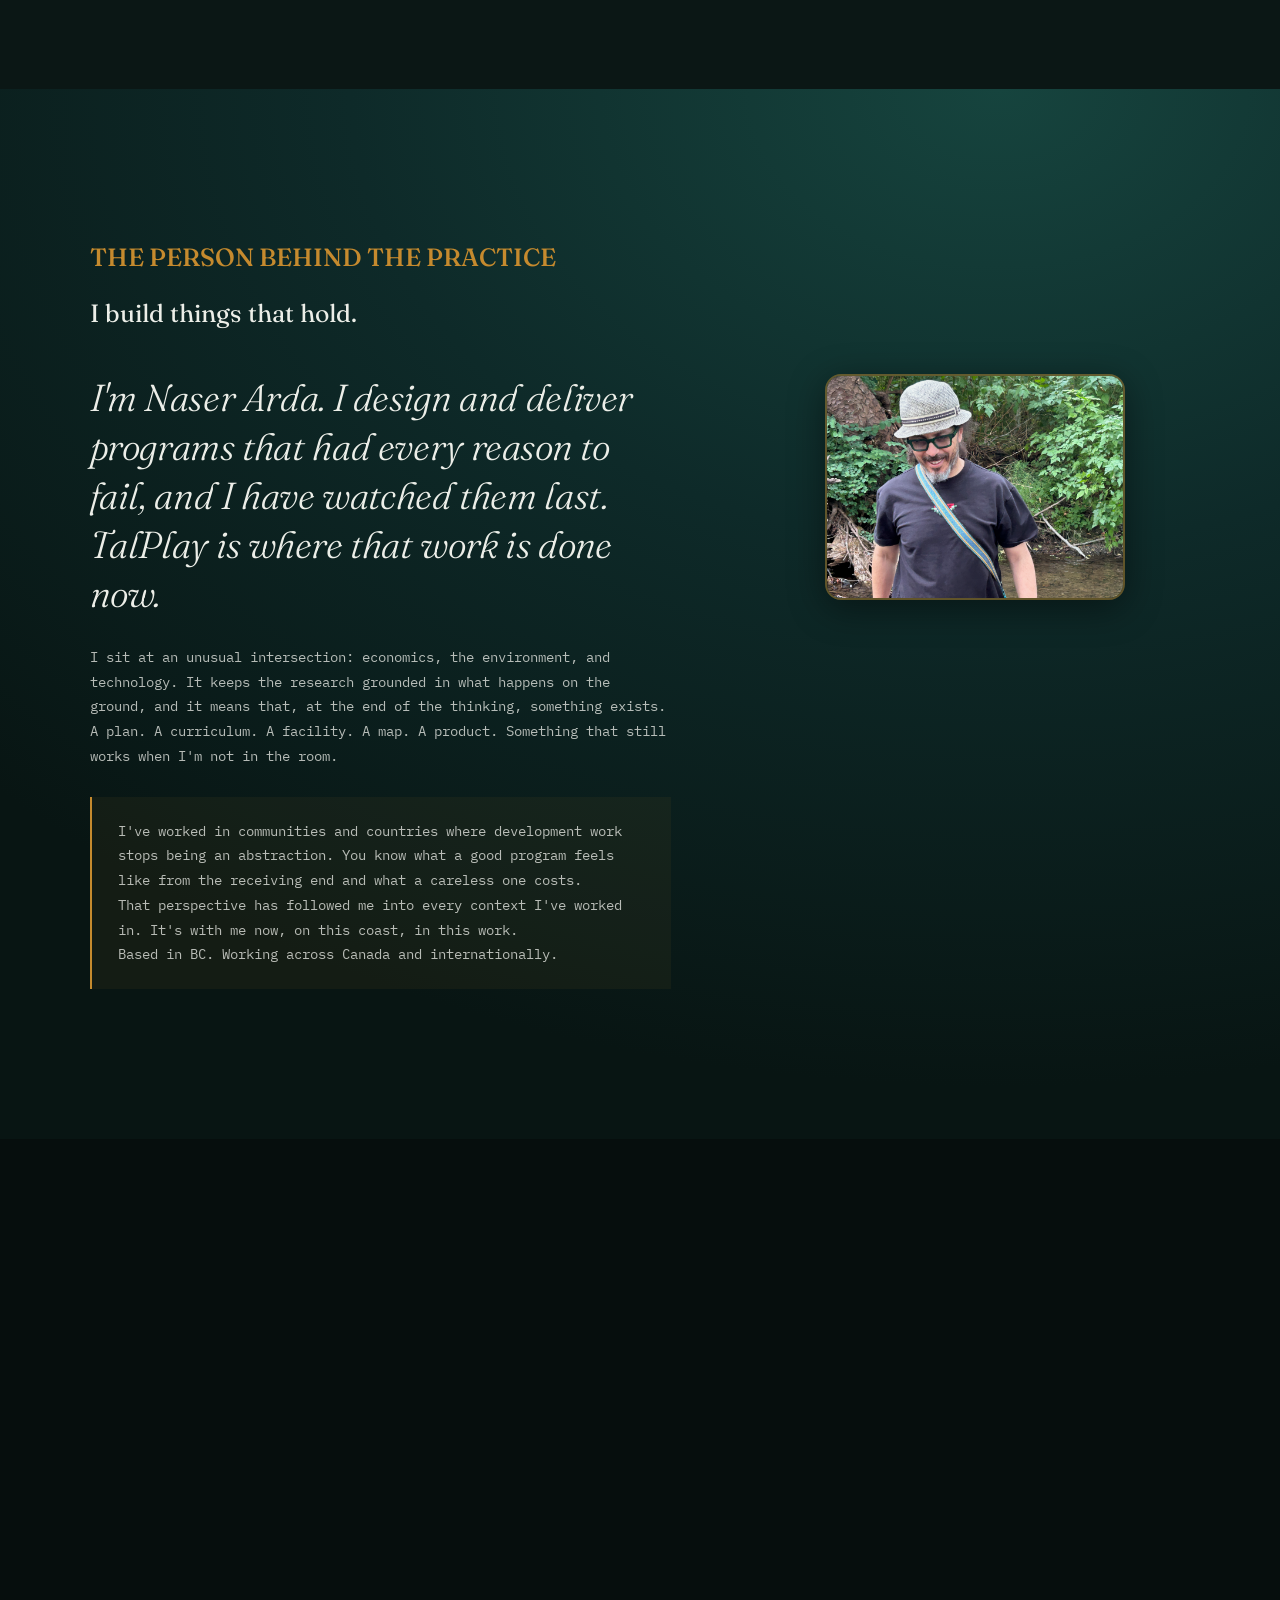
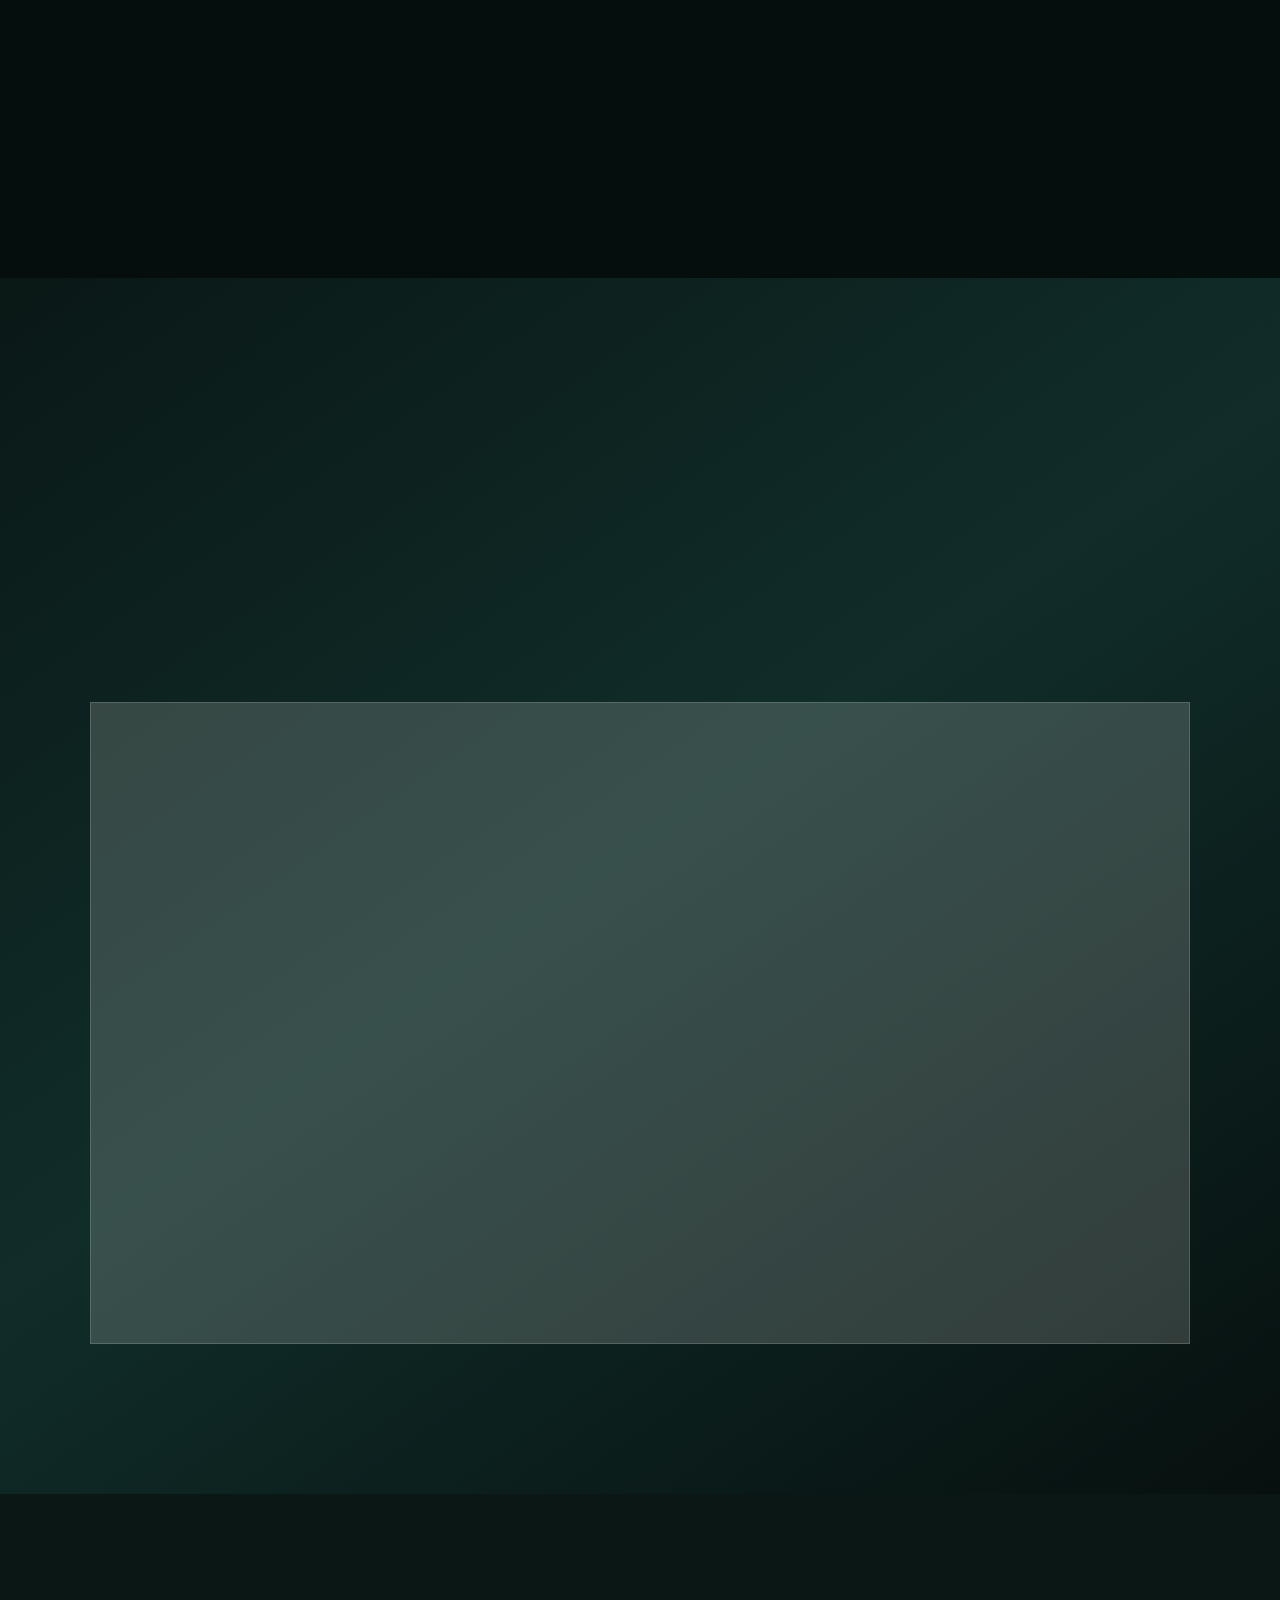
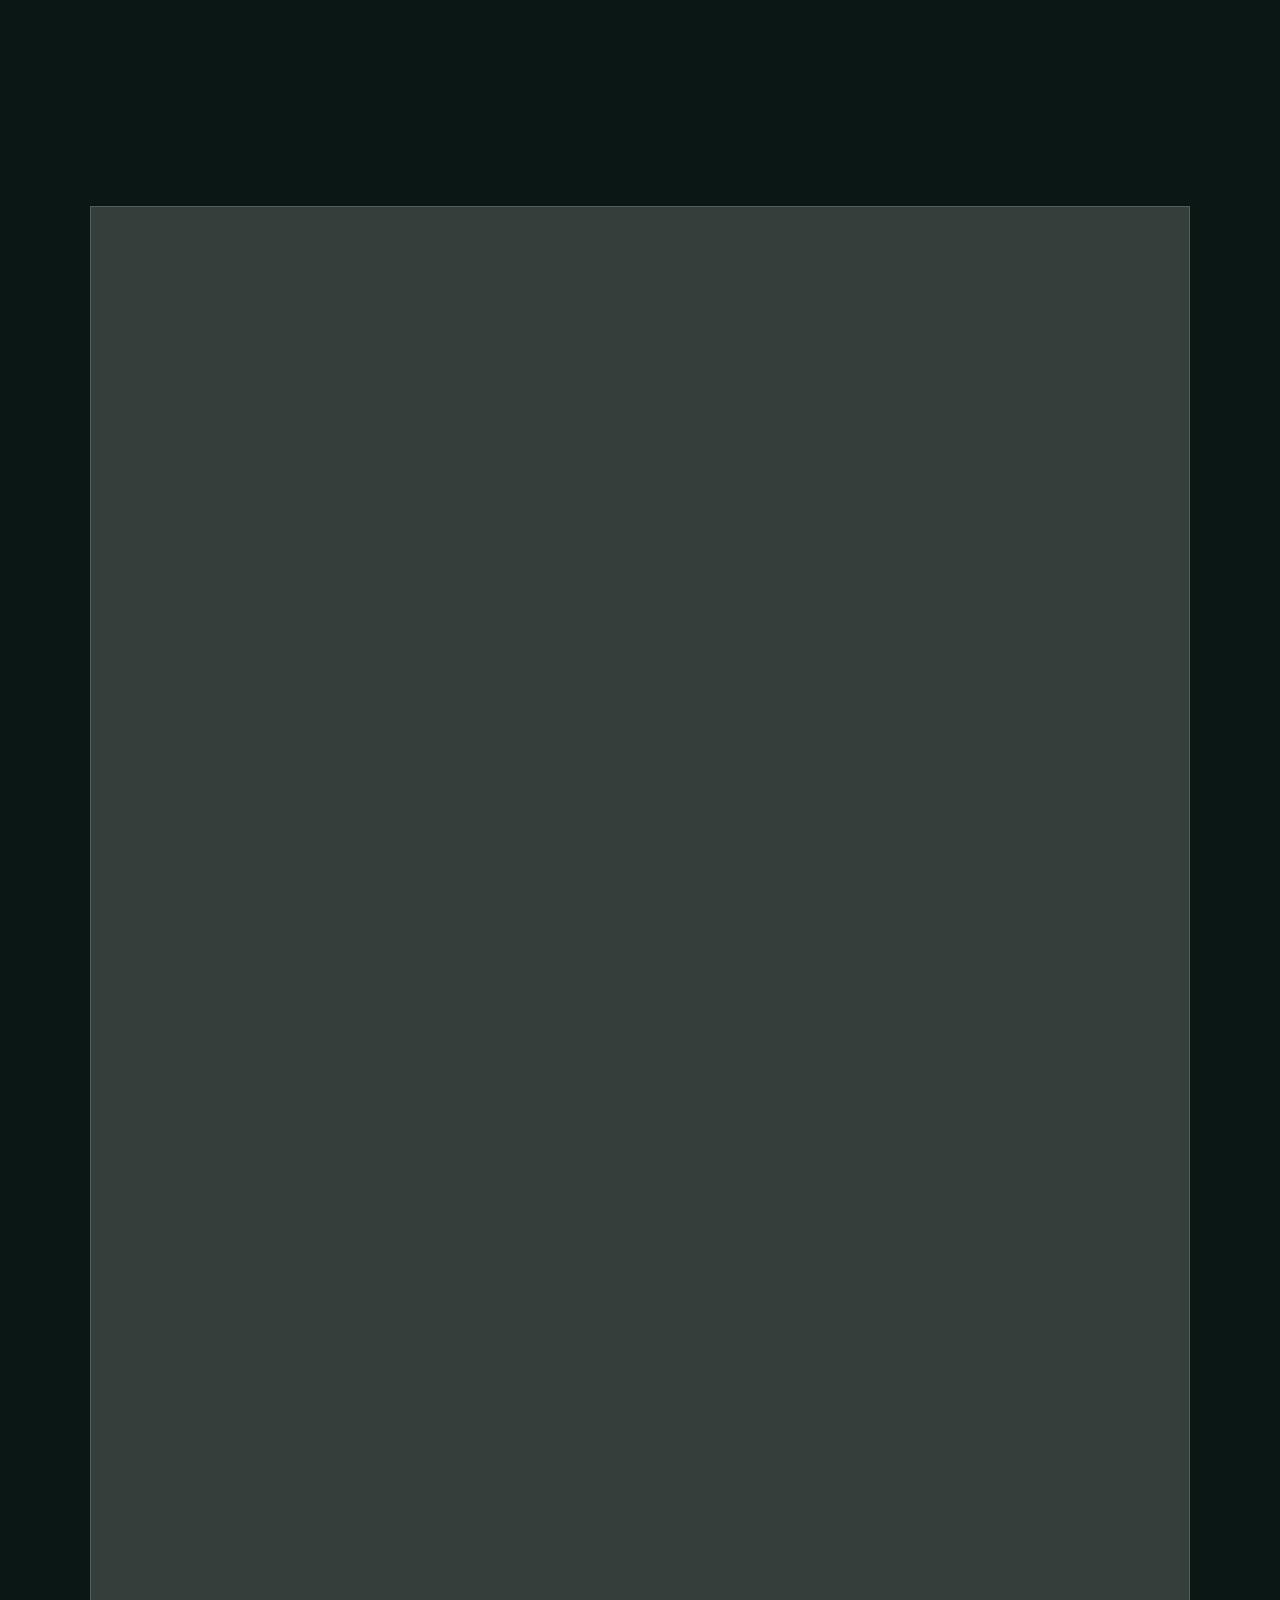
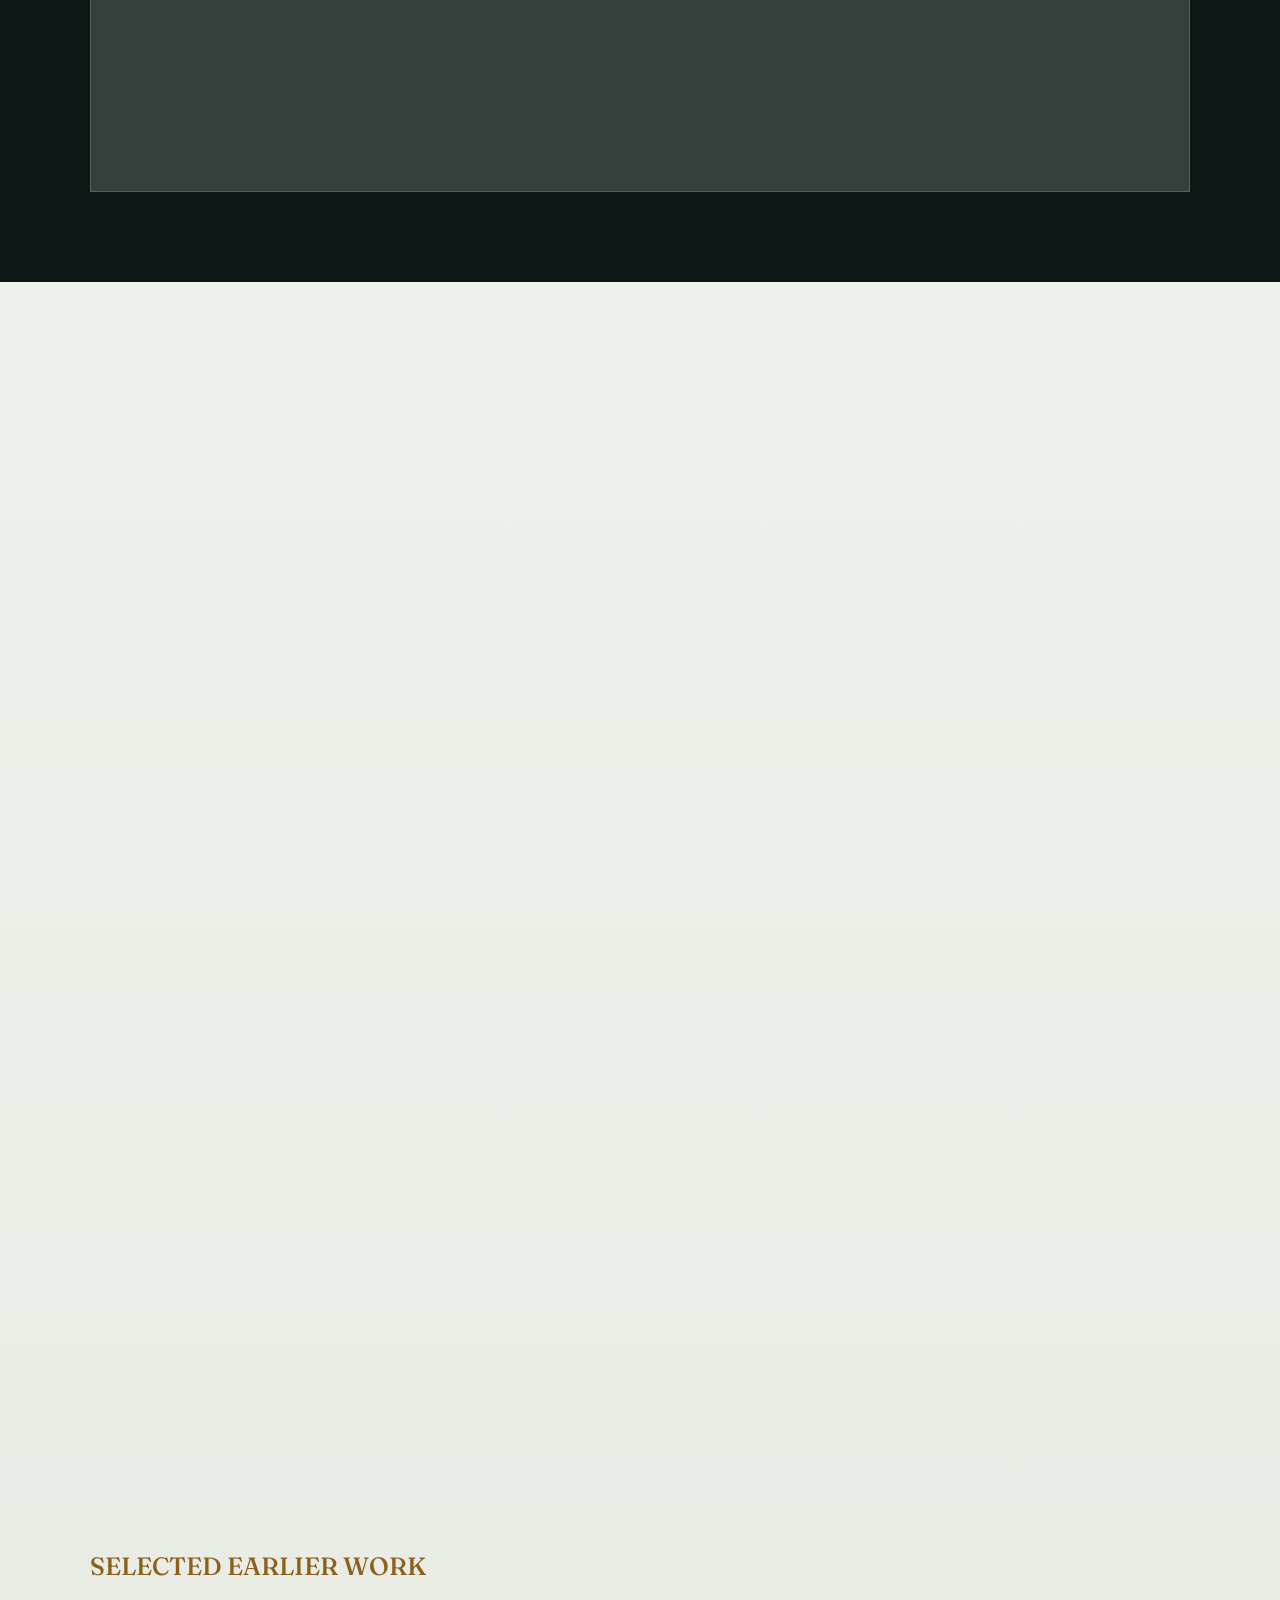
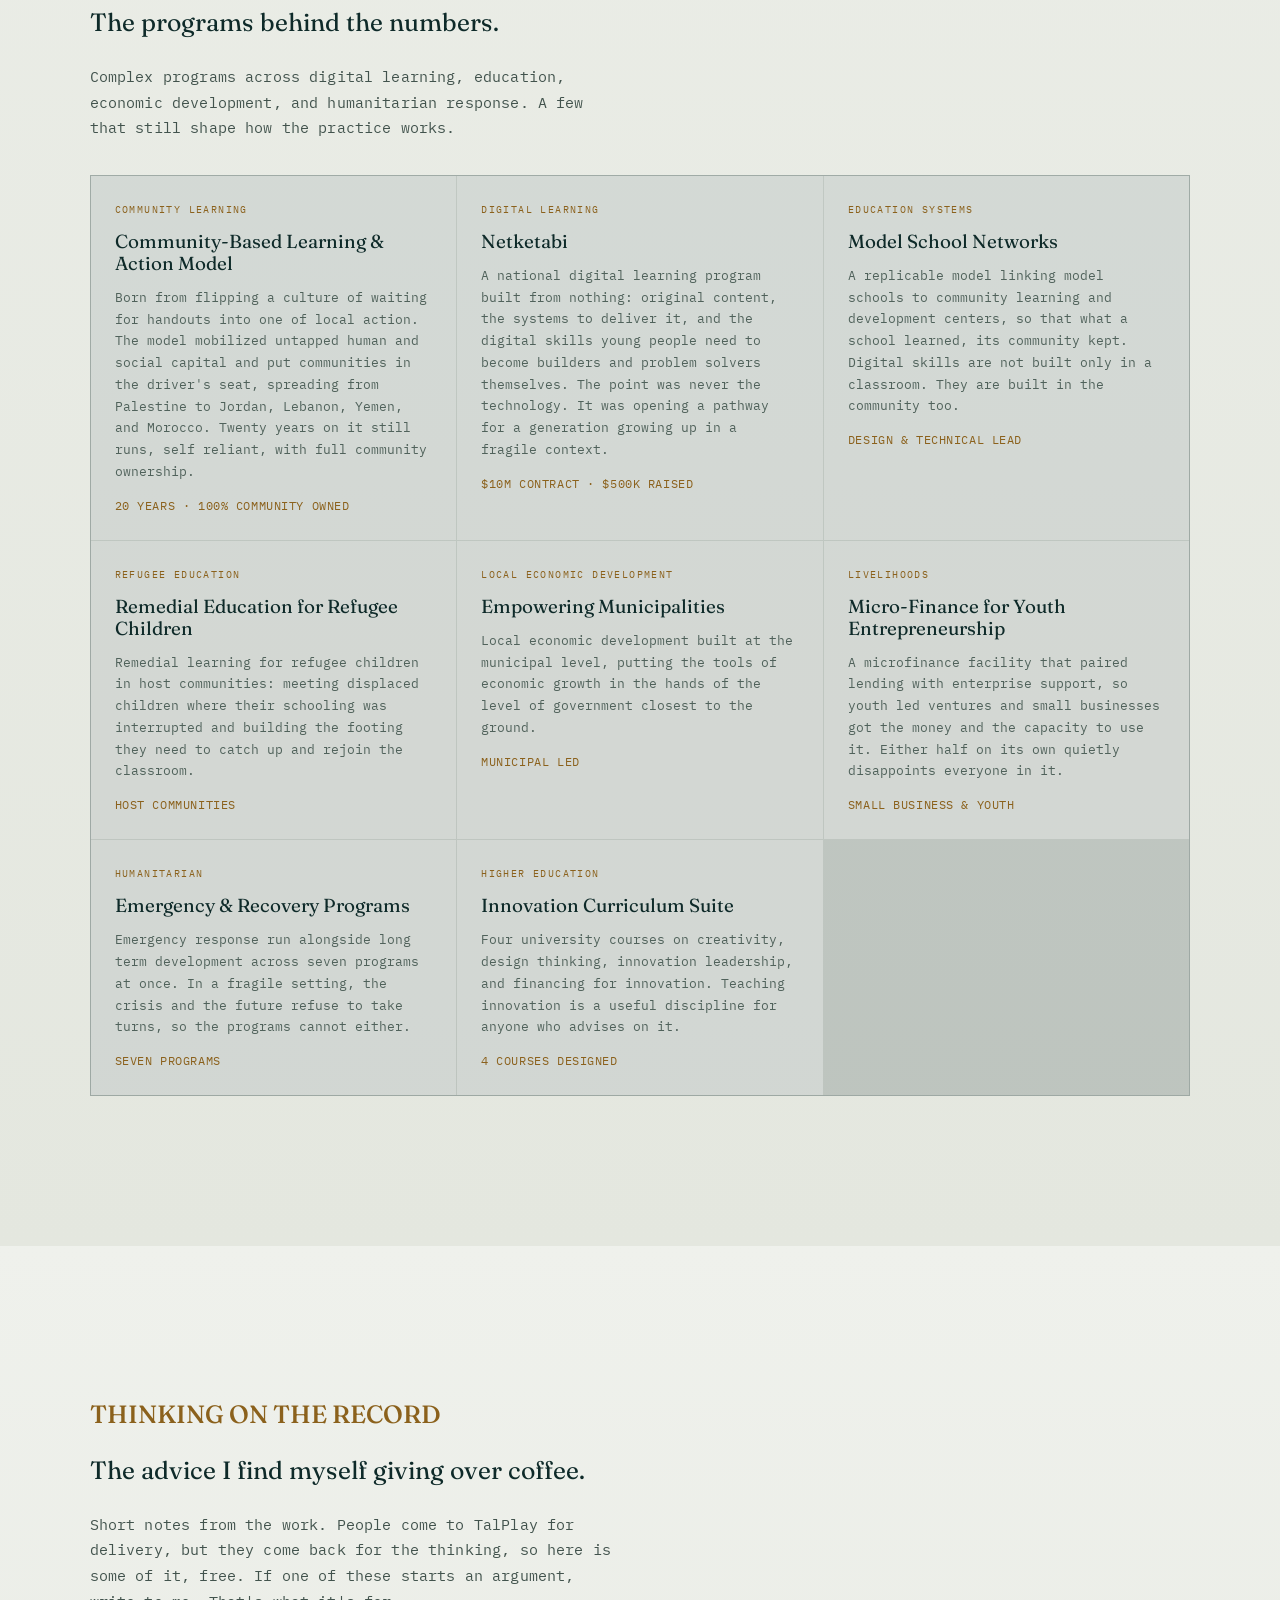
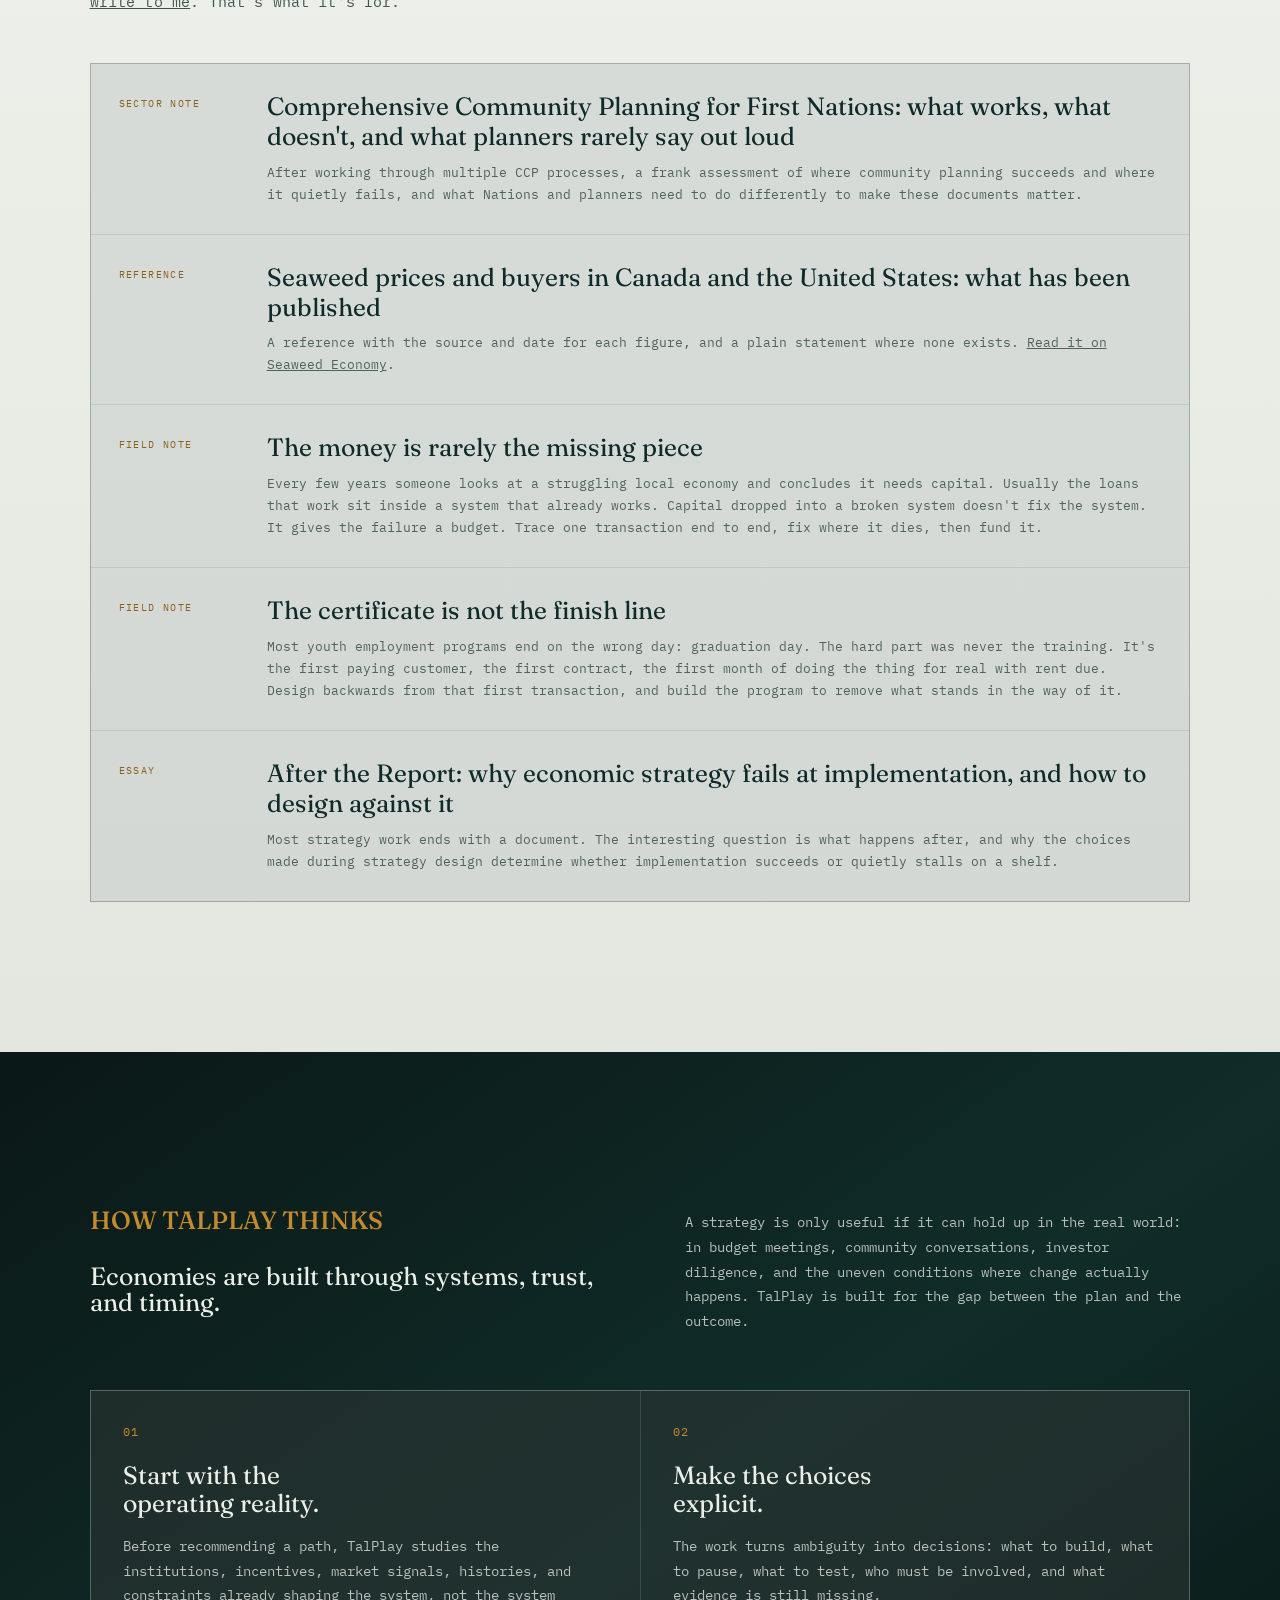
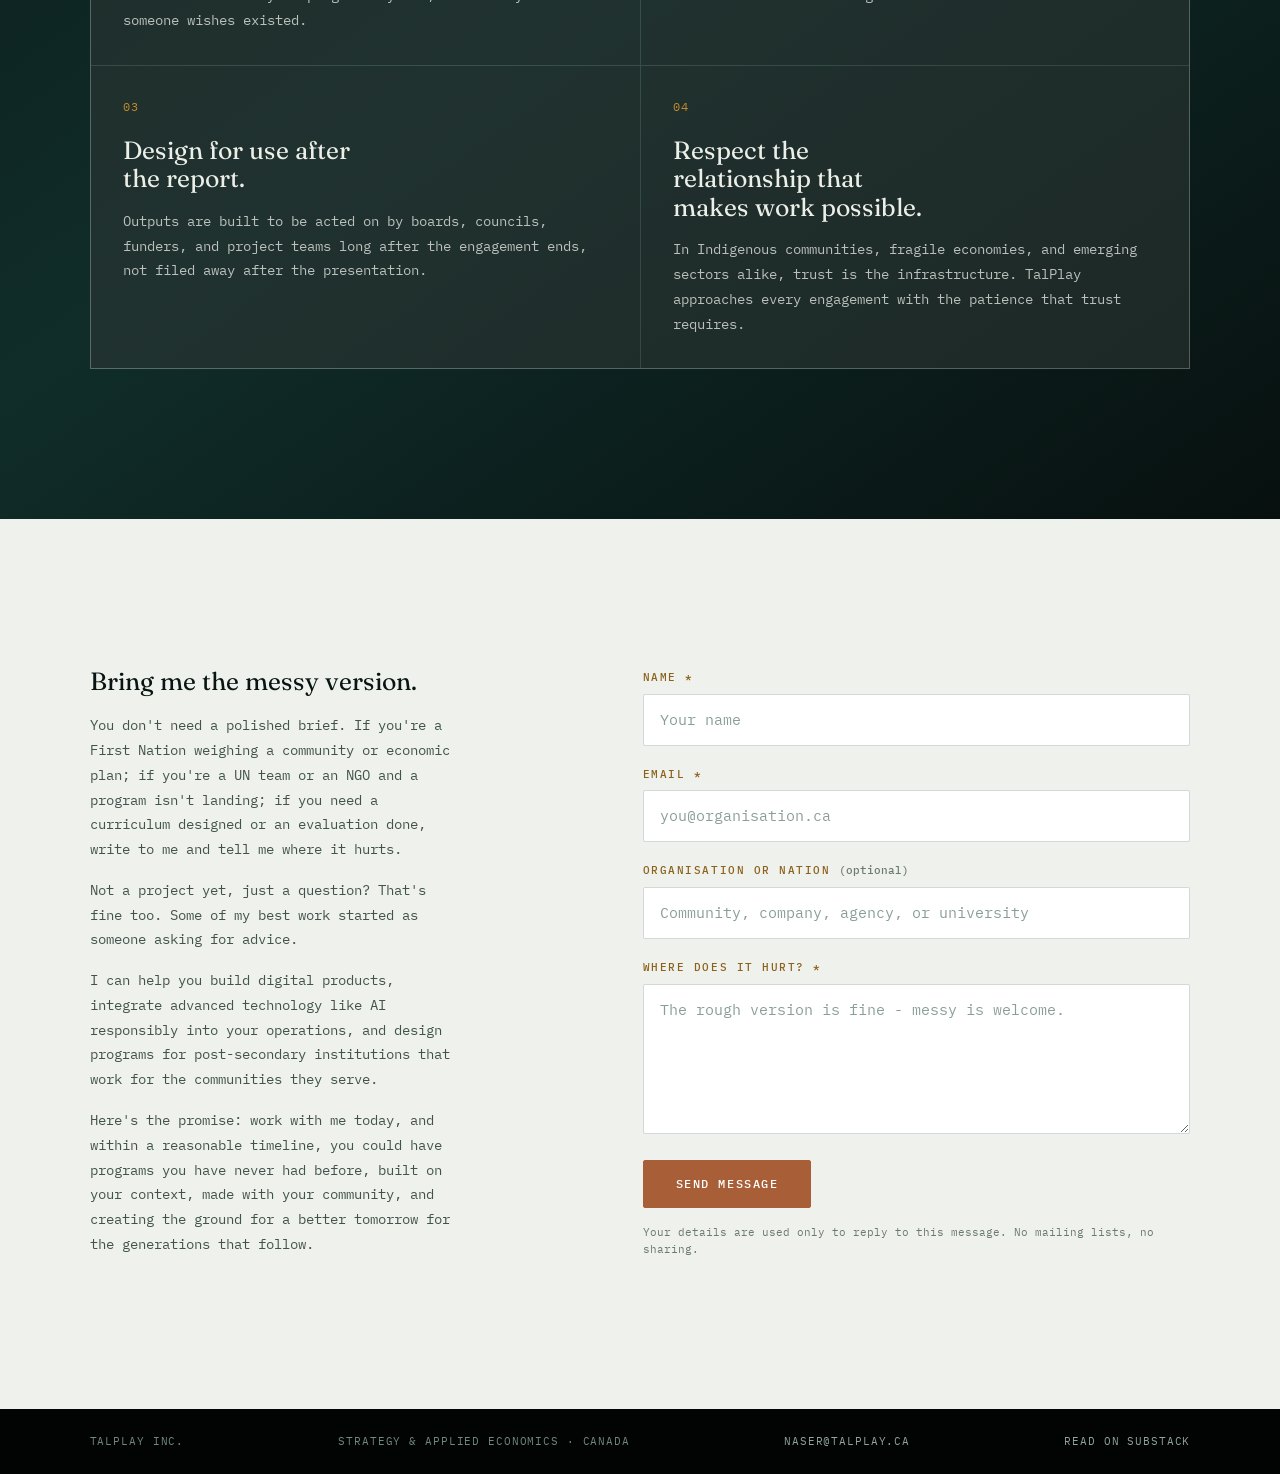
==== commit c1864c8c: "Hide seaweed advisory wording from the home and seaweed pages Co-Authored-By: Claude Opus 5.5 <norep" ====
--- a/index.html
+++ b/index.html
@@ -3,30 +3,1088 @@
 <head>
 <meta charset="UTF-8">
 <meta name="viewport" content="width=device-width, initial-scale=1.0">
-<meta name="description" content="TalPlay is the strategy and applied economics practice of Naser Arda: community planning with First Nations, the economics and business of seaweed, international development, and problem solving for businesses and institutions.">
-<meta property="og:title" content="TalPlay | Strategy, Applied Economics and Systems">
-<meta property="og:description" content="TalPlay is the strategy and applied economics practice of Naser Arda: community planning with First Nations, the economics and business of seaweed, international development, and problem solving for businesses and institutions.">
+<meta name="description" content="TalPlay is the strategy and applied economics practice of Naser Arda: community and economic planning with First Nations, the economics and business of seaweed, and economic recovery and regional growth, in Canada and internationally.">
+<meta property="og:title" content="TalPlay | Strategy & Applied Economics">
+<meta property="og:description" content="First Nations community and economic planning, the economics and business of seaweed, and regional growth strategy.">
 <meta property="og:type" content="website">
 <meta property="og:url" content="https://talplay.ca/">
 <meta property="og:image" content="https://talplay.ca/og.png">
 <meta property="og:image:width" content="1200">
 <meta property="og:image:height" content="630">
-<meta property="og:image:alt" content="TalPlay | Strategy, Applied Economics and Systems">
+<meta property="og:image:alt" content="TalPlay | Strategy & Applied Economics">
 <meta property="og:site_name" content="TalPlay">
 <meta name="twitter:card" content="summary_large_image">
-<meta name="twitter:title" content="TalPlay | Strategy, Applied Economics and Systems">
-<meta name="twitter:description" content="TalPlay is the strategy and applied economics practice of Naser Arda: community planning with First Nations, the economics and business of seaweed, international development, and problem solving for businesses and institutions.">
+<meta name="twitter:title" content="TalPlay | Strategy & Applied Economics">
+<meta name="twitter:description" content="First Nations community and economic planning, the economics and business of seaweed, and regional growth strategy.">
 <meta name="twitter:image" content="https://talplay.ca/og.png">
 <link rel="canonical" href="https://talplay.ca/">
 <meta name="theme-color" content="#0e2a29">
 <link rel="icon" type="image/svg+xml" href="/favicon.svg">
-<title>TalPlay | Strategy, Applied Economics and Systems</title>
+<title>TalPlay | Strategy & Applied Economics</title>
 <link rel="preconnect" href="https://fonts.googleapis.com">
 <link rel="preconnect" href="https://fonts.gstatic.com" crossorigin>
 <link href="https://fonts.googleapis.com/css2?family=Fraunces:ital,opsz,wght@0,9..144,300;0,9..144,400;0,9..144,500;1,9..144,300;1,9..144,400&family=IBM+Plex+Mono:wght@400;500&display=swap" rel="stylesheet">
-<link rel="stylesheet" href="/styles.css">
+<style>
+  :root {
+    --ink: #081513;
+    --marine: #0E2A29;
+    --deep: #123733;
+    --paper: #EFF1EC;
+    --paper-soft: #E4E7DF;
+    --stone: #ECEEE8;
+    --muted: #9AAAA3;
+    --field: #D5DDD2;
+    --copper: #A85F38;
+    --gold: #C58A2E;
+    --blue: #6E9BB0;
+    --line: rgba(236,238,232,.18);
+    --paper-line: rgba(14,42,41,.18);
+    --serif: "Fraunces", Georgia, serif;
+    --mono: "IBM Plex Mono", ui-monospace, SFMono-Regular, Menlo, monospace;
+    --termH: 30px;
+    --hdrH: 68px;
+  }
+
+  * { box-sizing: border-box }
+
+  html {
+    scroll-behavior: smooth;
+    scroll-padding-top: calc(var(--termH) + var(--hdrH) + 24px);
+  }
+
+  body {
+    margin: 0;
+    background: var(--ink);
+    color: var(--stone);
+    font-family: var(--serif);
+    line-height: 1.5;
+    -webkit-font-smoothing: antialiased;
+    text-rendering: optimizeLegibility;
+    overflow-x: hidden;
+  }
+
+  body::after {
+    content: "";
+    position: fixed;
+    inset: 0;
+    z-index: 200;
+    pointer-events: none;
+    opacity: .04;
+    background-image: url("data:image/svg+xml,%3Csvg xmlns='http://www.w3.org/2000/svg' width='160' height='160'%3E%3Cfilter id='n'%3E%3CfeTurbulence type='fractalNoise' baseFrequency='.85' numOctaves='3'/%3E%3C/filter%3E%3Crect width='100%25' height='100%25' filter='url(%23n)'/%3E%3C/svg%3E");
+  }
+
+  ::selection { background: var(--gold); color: #211706 }
+
+  a { color: inherit }
+  p { margin: 0 }
+
+  .skip-link {
+    position: fixed;
+    top: 8px; left: 8px;
+    z-index: 300;
+    transform: translateY(-140%);
+    background: var(--paper);
+    color: var(--ink);
+    padding: 10px 14px;
+    font-family: var(--mono);
+    font-size: 12px;
+    text-transform: uppercase;
+    letter-spacing: .08em;
+  }
+  .skip-link:focus { transform: none }
+
+  /* ── Terminal bar ── */
+  .term {
+    position: fixed;
+    top: 0; left: 0; right: 0;
+    z-index: 120;
+    height: var(--termH);
+    display: flex;
+    align-items: center;
+    gap: 10px;
+    padding: 0 18px;
+    background: #020303;
+    color: #6f8880;
+    border-bottom: 1px solid rgba(255,255,255,.06);
+    font-family: var(--mono);
+    font-size: 11px;
+    letter-spacing: .04em;
+  }
+  .term strong { font-weight: 500; color: var(--gold) }
+  .cursor {
+    display: inline-block;
+    width: 7px; height: 13px;
+    background: var(--gold);
+    animation: blink 1.1s steps(1) infinite;
+  }
+  @keyframes blink { 50% { opacity: 0 } }
+
+  /* ── Header ── */
+  .site-header {
+    position: fixed;
+    top: var(--termH);
+    left: 0; right: 0;
+    z-index: 110;
+    min-height: var(--hdrH);
+    display: flex;
+    align-items: center;
+    justify-content: space-between;
+    gap: 24px;
+    padding: 14px clamp(22px, 5vw, 70px);
+    background: linear-gradient(180deg, rgba(8,21,19,.96), rgba(8,21,19,.72));
+    border-bottom: 1px solid rgba(236,238,232,.07);
+    backdrop-filter: blur(10px);
+  }
+
+  .mark {
+    display: flex;
+    align-items: center;
+    gap: 10px;
+    font-size: 1.48rem;
+    font-weight: 500;
+    letter-spacing: .01em;
+    text-decoration: none;
+    white-space: nowrap;
+  }
+  .mark-symbol { width: 26px; height: 26px; flex-shrink: 0 }
+  .mark b { color: var(--gold); font-weight: 500 }
+
+  .nav {
+    display: flex;
+    align-items: center;
+    gap: clamp(14px, 2.2vw, 32px);
+    font-family: var(--mono);
+    font-size: 11px;
+    letter-spacing: .1em;
+    text-transform: uppercase;
+  }
+  .nav a {
+    color: rgba(236,238,232,.7);
+    text-decoration: none;
+    padding: 7px 0;
+    border-bottom: 1px solid transparent;
+    transition: color .2s, border-color .2s;
+  }
+  .nav a:hover, .nav a:focus-visible { color: var(--stone); border-color: var(--gold) }
+  .nav .nav-cta { color: var(--stone); border-color: var(--gold) }
+
+  /* ── Section base ── */
+  .section {
+    position: relative;
+    scroll-margin-top: calc(var(--termH) + var(--hdrH) + 24px);
+    padding: clamp(86px, 12vw, 150px) clamp(22px, 7vw, 96px);
+    overflow: hidden;
+  }
+  .section:first-of-type {
+    padding-top: calc(var(--termH) + var(--hdrH) + clamp(54px, 9vw, 100px));
+  }
+
+  .section--marine { background: radial-gradient(110% 95% at 78% 0%, #16443e 0%, var(--marine) 46%, var(--ink) 100%) }
+  .section--ink    { background: linear-gradient(145deg, #0a1816 0%, #102d2a 48%, #07100f 100%) }
+  .section--paper  { background: linear-gradient(180deg, var(--paper), var(--paper-soft)); color: var(--marine) }
+  .section--quiet  { background: #0b1715; padding-top: clamp(56px, 7vw, 110px); padding-bottom: clamp(56px, 7vw, 110px) }
+  .section--dark   { background: #060e0d }
+
+  .inner {
+    position: relative;
+    z-index: 2;
+    width: 100%;
+    max-width: 1180px;
+    margin: 0 auto;
+  }
+
+  .grid {
+    display: grid;
+    grid-template-columns: minmax(0,1.05fr) minmax(280px,.95fr);
+    gap: clamp(42px, 7vw, 94px);
+    align-items: center;
+  }
+  .grid--top { align-items: start }
+
+  /* ── Typography ── */
+  .eyebrow {
+    display: flex;
+    align-items: center;
+    gap: 12px;
+    margin-bottom: 24px;
+    color: var(--gold);
+    font-family: var(--serif);
+    font-size: clamp(1.25rem, 1.95vw, 1.8rem);
+    font-weight: 500;
+    letter-spacing: 0;
+    text-transform: uppercase;
+  }
+  .eyebrow::before { display: none }
+  .eyebrow--center { justify-content: center }
+  /* Hero typography hierarchy: main title > subtitle > lead > labels */
+  .hero-title {
+    max-width: none;
+    font-family: var(--serif);
+    font-size: clamp(1.25rem, 1.95vw, 1.8rem);
+    font-weight: 500;
+    line-height: 1.1;
+    letter-spacing: 0;
+    text-transform: uppercase;
+    color: var(--gold);
+  }
+  .hero-subtitle {
+    max-width: 24ch;
+    margin-top: 22px;
+    font-family: var(--serif);
+    font-size: clamp(1.6rem, 2.8vw, 2.4rem);
+    line-height: 1.18;
+    color: var(--stone);
+  }
+  .eyebrow--center::before { display: none }
+  .section--paper .eyebrow { color: #8B611C }
+
+  h1, h2, h3, h4 { margin: 0; font-weight: 400; letter-spacing: 0 }
+  h1 {
+    max-width: 11ch;
+    font-size: clamp(3rem, 7.7vw, 7rem);
+    line-height: .98;
+  }
+  h2 {
+    max-width: 16ch;
+    font-size: clamp(2.15rem, 5vw, 4.8rem);
+    line-height: 1.04;
+  }
+  h3 { font-size: clamp(1.35rem, 2.2vw, 2rem); line-height: 1.14 }
+
+  .gold   { color: var(--gold) }
+  .copper { color: var(--copper) }
+
+  .lead {
+    max-width: 58ch;
+    margin-top: 28px;
+    color: var(--field);
+    font-family: var(--mono);
+    font-size: clamp(.86rem, 1.15vw, .98rem);
+    line-height: 1.75;
+    letter-spacing: .01em;
+  }
+  .section--paper .lead { color: #42534d }
+
+  .plain {
+    color: rgba(236,238,232,.76);
+    font-family: var(--mono);
+    font-size: .86rem;
+    line-height: 1.8;
+  }
+  .section--paper .plain { color: #4f625b }
+
+  /* ── Buttons ── */
+  .actions {
+    display: flex;
+    flex-wrap: wrap;
+    align-items: center;
+    gap: 16px;
+    margin-top: 38px;
+  }
+
+  .button {
+    display: inline-flex;
+    align-items: center;
+    justify-content: center;
+    min-height: 48px;
+    padding: 14px 24px;
+    border: 1px solid rgba(236,238,232,.34);
+    color: var(--stone);
+    font-family: var(--mono);
+    font-size: 12px;
+    font-weight: 500;
+    letter-spacing: .13em;
+    text-transform: uppercase;
+    text-decoration: none;
+    transition: background .25s, color .25s, border-color .25s;
+  }
+  .button:hover, .button:focus-visible {
+    background: var(--gold);
+    border-color: var(--gold);
+    color: #241a08;
+  }
+  .button--ghost {
+    border-color: transparent;
+    color: var(--muted);
+    padding-left: 0; padding-right: 0;
+  }
+  .button--ghost:hover, .button--ghost:focus-visible {
+    background: transparent;
+    color: var(--stone);
+    border-color: transparent;
+  }
+  .section--paper .button { color: var(--marine); border-color: rgba(14,42,41,.3) }
+  .section--paper .button:hover, .section--paper .button:focus-visible {
+    background: var(--marine); border-color: var(--marine); color: var(--stone);
+  }
+
+  /* ── Hero proof strip ── */
+  .proof-strip {
+    display: grid;
+    grid-template-columns: repeat(4, 1fr);
+    gap: 1px;
+    margin-top: clamp(48px, 8vw, 88px);
+    background: var(--line);
+    border: 1px solid var(--line);
+  }
+  .proof-item {
+    min-height: 118px;
+    padding: 22px;
+    background: rgba(8,21,19,.54);
+  }
+  .proof-item b {
+    display: block;
+    margin-bottom: 10px;
+    color: var(--stone);
+    font-size: clamp(1.4rem, 2.5vw, 2.25rem);
+    font-weight: 400;
+    line-height: 1;
+  }
+  .proof-item span {
+    color: var(--muted);
+    font-family: var(--mono);
+    font-size: 11px;
+    letter-spacing: .08em;
+    text-transform: uppercase;
+  }
+
+  /* ── Hero field map ── */
+  .field-map {
+    position: relative;
+    min-height: 520px;
+    border-left: 1px solid var(--line);
+    border-right: 1px solid var(--line);
+    background:
+      linear-gradient(rgba(236,238,232,.055) 1px, transparent 1px),
+      linear-gradient(90deg, rgba(236,238,232,.055) 1px, transparent 1px);
+    background-size: 42px 42px;
+  }
+  .field-map canvas { position: absolute; inset: 0; width: 100%; height: 100% }
+  .map-label {
+    position: absolute;
+    max-width: 170px;
+    color: rgba(236,238,232,.78);
+    font-family: var(--mono);
+    font-size: 11px;
+    line-height: 1.55;
+    letter-spacing: .07em;
+    text-transform: uppercase;
+  }
+  .map-label.one   { top: 12%;  left: 8%;  color: var(--copper) }
+  .map-label.two   { right: 7%; top: 29%;  color: var(--blue) }
+  .map-label.three { left: 18%; bottom: 11% }
+  .map-label.four  { right: 12%; bottom: 19%; color: var(--gold) }
+  .map-label.five  { left: 42%; top: 46%; color: var(--blue) }
+
+  /* ── Practice manifesto ── */
+  .manifesto {
+    max-width: 720px;
+    margin: 0;
+    text-align: left;
+  }
+  .manifesto-text {
+    font-family: var(--mono);
+    font-size: clamp(1.05rem, 2.1vw, 1.6rem);
+    line-height: 1.7;
+    color: var(--stone);
+    font-weight: 400;
+    letter-spacing: 0;
+    font-style: normal;
+    margin-top: 20px;
+  }
+  .manifesto-text em { font-style: normal; color: var(--gold) }
+  .manifesto .eyebrow {
+    font-family: var(--serif);
+    font-size: clamp(1.25rem, 1.95vw, 1.8rem);
+    font-weight: 500;
+    letter-spacing: 0;
+    text-transform: uppercase;
+    color: var(--gold);
+  }
+  .manifesto .eyebrow::before { display: none }
+
+  /* ── Domains ── */
+  .domain-grid {
+    display: grid;
+    grid-template-columns: repeat(3, 1fr);
+    gap: 1px;
+    margin-top: 56px;
+    background: var(--line);
+    border: 1px solid var(--line);
+  }
+
+  .domain {
+    padding: 36px 30px 40px;
+    background: rgba(8,21,19,.6);
+    transition: background .3s;
+  }
+  .domain:hover { background: rgba(13,30,28,.82) }
+
+  .domain-num {
+    display: block;
+    margin-bottom: 20px;
+    font-family: var(--mono);
+    font-size: 11px;
+    letter-spacing: .2em;
+    color: var(--muted);
+  }
+
+  .domain-name {
+    font-size: clamp(1.28rem, 2vw, 1.75rem);
+    line-height: 1.1;
+    margin-bottom: 20px;
+  }
+  .domain--indigenous .domain-name { color: var(--copper) }
+  .domain--blue       .domain-name { color: var(--blue) }
+  .domain--global     .domain-name { color: var(--gold) }
+
+  .domain-desc {
+    color: rgba(236,238,232,.7);
+    font-family: var(--mono);
+    font-size: .82rem;
+    line-height: 1.78;
+    margin-bottom: 28px;
+  }
+
+  .domain-caps {
+    list-style: none;
+    margin: 0; padding: 0;
+    display: grid;
+    gap: 8px;
+  }
+  .domain-caps li {
+    display: flex;
+    align-items: flex-start;
+    gap: 10px;
+    color: var(--muted);
+    font-family: var(--mono);
+    font-size: .78rem;
+    line-height: 1.6;
+    letter-spacing: .03em;
+  }
+  .domain-caps li::before { content: "→"; flex-shrink: 0; margin-top: 1px }
+  .domain--indigenous .domain-caps li::before { color: var(--copper) }
+  .domain--blue       .domain-caps li::before { color: var(--blue) }
+  .domain--global     .domain-caps li::before { color: var(--gold) }
+
+  /* ── Selected Work ── */
+  .work-list {
+    display: grid;
+    gap: 1px;
+    margin-top: 56px;
+    background: var(--line);
+    border: 1px solid var(--line);
+  }
+
+  .work-item {
+    display: grid;
+    grid-template-columns: 56px 1fr 1fr;
+    gap: 32px;
+    padding: 36px 32px;
+    background: rgba(8,21,19,.58);
+    transition: background .25s;
+  }
+  .work-item:hover { background: rgba(13,30,28,.76) }
+
+  .work-num {
+    color: var(--muted);
+    font-family: var(--mono);
+    font-size: 11px;
+    letter-spacing: .14em;
+    padding-top: 4px;
+  }
+
+  .work-sector {
+    display: inline-flex;
+    align-items: center;
+    margin-bottom: 16px;
+    padding: 5px 10px;
+    border: 1px solid;
+    font-family: var(--mono);
+    font-size: 10px;
+    letter-spacing: .12em;
+    text-transform: uppercase;
+  }
+  .work-sector--indigenous  { color: var(--copper); border-color: rgba(168,95,56,.4) }
+  .work-sector--blue        { color: var(--blue);   border-color: rgba(110,155,176,.4) }
+  .work-sector--global      { color: var(--gold);   border-color: rgba(197,138,46,.4) }
+  .work-sector--innovation  { color: var(--muted);  border-color: rgba(154,170,163,.3) }
+
+  .work-title {
+    font-size: clamp(1.1rem, 1.8vw, 1.5rem);
+    line-height: 1.15;
+    margin-bottom: 14px;
+  }
+
+  .work-context {
+    color: rgba(236,238,232,.66);
+    font-family: var(--mono);
+    font-size: .82rem;
+    line-height: 1.75;
+  }
+
+  .work-output-label {
+    display: block;
+    margin-bottom: 16px;
+    color: var(--gold);
+    font-family: var(--mono);
+    font-size: 10px;
+    letter-spacing: .18em;
+    text-transform: uppercase;
+  }
+
+  .work-outputs {
+    list-style: none;
+    margin: 0; padding: 0;
+    display: grid;
+    gap: 10px;
+  }
+  .work-outputs li {
+    color: var(--field);
+    font-family: var(--mono);
+    font-size: .8rem;
+    line-height: 1.6;
+    padding-left: 16px;
+    position: relative;
+  }
+  .work-outputs li::before {
+    content: "\00B7";
+    position: absolute;
+    left: 0;
+    color: var(--muted);
+  }
+
+  /* ── Insights ── */
+  .insights-list {
+    display: grid;
+    gap: 1px;
+    margin-top: 48px;
+    background: var(--paper-line);
+    border: 1px solid var(--paper-line);
+  }
+
+  .insight-item {
+    display: grid;
+    grid-template-columns: 120px 1fr;
+    gap: 28px;
+    padding: 28px;
+    background: rgba(255,255,255,.32);
+    transition: background .25s;
+    text-decoration: none;
+    color: inherit;
+  }
+  .insight-item:hover { background: rgba(255,255,255,.46) }
+
+  .insight-type {
+    color: #8B611C;
+    font-family: var(--mono);
+    font-size: 10px;
+    letter-spacing: .14em;
+    text-transform: uppercase;
+    padding-top: 4px;
+  }
+
+  .insight-title {
+    display: block;
+    font-size: clamp(1rem, 1.6vw, 1.3rem);
+    line-height: 1.2;
+    color: var(--marine);
+    margin-bottom: 10px;
+  }
+
+  .insight-desc {
+    color: #50625b;
+    font-family: var(--mono);
+    font-size: .8rem;
+    line-height: 1.72;
+  }
+
+  /* ── Track Record ── */
+  .record-grid {
+    display: grid;
+    grid-template-columns: 1fr 1.4fr;
+    gap: clamp(48px, 8vw, 110px);
+    align-items: start;
+  }
+
+  .record-stats {
+    display: grid;
+    grid-template-columns: 1fr 1fr;
+    gap: 1px;
+    background: var(--paper-line);
+    border: 1px solid var(--paper-line);
+    margin-bottom: 36px;
+  }
+  .record-stat {
+    padding: 22px;
+    background: rgba(255,255,255,.3);
+  }
+  .record-stat b {
+    display: block;
+    margin-bottom: 8px;
+    color: var(--marine);
+    font-size: clamp(1.6rem, 3vw, 2.6rem);
+    font-weight: 400;
+    line-height: 1;
+  }
+  .record-stat span {
+    color: #62756d;
+    font-family: var(--mono);
+    font-size: .78rem;
+    line-height: 1.55;
+    letter-spacing: .04em;
+  }
+
+  .client-logos-label {
+    color: #8a9e98;
+    font-family: var(--mono);
+    font-size: 10px;
+    letter-spacing: .18em;
+    text-transform: uppercase;
+    margin-bottom: 14px;
+  }
+  .logo-grid {
+    display: grid;
+    grid-template-columns: repeat(3, 1fr);
+    gap: 1px;
+    background: var(--paper-line);
+    border: 1px solid var(--paper-line);
+  }
+  .logo-item {
+    display: flex;
+    align-items: center;
+    justify-content: center;
+    min-height: 54px;
+    padding: 12px 14px;
+    background: rgba(255,255,255,.25);
+    color: #6d807a;
+    font-family: var(--mono);
+    font-size: .72rem;
+    letter-spacing: .06em;
+    text-align: center;
+    text-transform: uppercase;
+  }
+
+  .record-detail-list {
+    display: grid;
+    gap: 1px;
+    background: var(--paper-line);
+    border: 1px solid var(--paper-line);
+  }
+  .record-detail-item {
+    display: grid;
+    grid-template-columns: 155px 1fr;
+    gap: 24px;
+    padding: 24px;
+    background: rgba(255,255,255,.3);
+  }
+  .record-detail-item b {
+    color: var(--marine);
+    font-size: 1.35rem;
+    font-weight: 400;
+    line-height: 1.1;
+  }
+  .record-detail-item span {
+    color: #50625b;
+    font-family: var(--mono);
+    font-size: .82rem;
+    line-height: 1.75;
+  }
+
+  /* ── Approach ── */
+  .approach-intro {
+    display: grid;
+    grid-template-columns: 1fr 1fr;
+    gap: clamp(40px, 7vw, 90px);
+    align-items: start;
+    margin-bottom: 56px;
+  }
+
+  .principles {
+    display: grid;
+    grid-template-columns: repeat(2, 1fr);
+    gap: 1px;
+    background: var(--line);
+    border: 1px solid var(--line);
+  }
+  .principle {
+    padding: 32px;
+    background: rgba(8,21,19,.5);
+  }
+  .principle .num {
+    display: block;
+    margin-bottom: 20px;
+    color: var(--gold);
+    font-family: var(--mono);
+    font-size: 12px;
+    letter-spacing: .14em;
+  }
+  .principle h3 { max-width: 16ch; margin-bottom: 16px }
+
+  /* ── Contact ── */
+  .closing { text-align: center }
+  .closing h2 { max-width: 14ch; margin: 0 auto }
+  .closing .lead { margin-left: auto; margin-right: auto }
+
+  .conversation-types {
+    display: flex;
+    flex-wrap: wrap;
+    justify-content: center;
+    gap: 10px;
+    max-width: 800px;
+    margin: 34px auto 0;
+  }
+  .conversation-types span {
+    border: 1px solid rgba(236,238,232,.2);
+    padding: 9px 13px;
+    color: var(--muted);
+    font-family: var(--mono);
+    font-size: 11px;
+    letter-spacing: .08em;
+    text-transform: uppercase;
+  }
+
+  /* ── Footer ── */
+  footer {
+    display: flex;
+    justify-content: space-between;
+    flex-wrap: wrap;
+    gap: 12px;
+    padding: 24px clamp(22px, 7vw, 96px);
+    background: #020303;
+    color: #6f8880;
+    font-family: var(--mono);
+    font-size: 11px;
+    letter-spacing: .08em;
+    text-transform: uppercase;
+  }
+  footer a { color: #8fa49d; text-decoration: none }
+  footer a:hover { color: var(--gold) }
+
+  /* ── Reveal animation ── */
+  .reveal {
+    opacity: 0;
+    transform: translateY(22px);
+    transition: opacity .8s cubic-bezier(.2,.7,.2,1), transform .8s cubic-bezier(.2,.7,.2,1);
+  }
+  .reveal.in { opacity: 1; transform: none }
+
+  .nav-toggle { display: none }
+
+  /* Unified type scale: one size for every title, one for every subtitle */
+  h2, h3, .domain-name, .work-title, .insight-title {
+    font-size: clamp(1.25rem, 1.95vw, 1.8rem);
+  }
+  h2 { max-width: none }
+  .hero-subtitle {
+    font-size: clamp(1.1rem, 1.8vw, 1.5rem);
+  }
+
+  /* ── Responsive ── */
+  @media (max-width: 960px) {
+    .site-header { align-items: flex-start }
+    .nav { justify-content: flex-end; flex-wrap: wrap; gap: 10px 18px }
+    .grid { grid-template-columns: 1fr }
+    .field-map { min-height: 420px }
+    .proof-strip { grid-template-columns: 1fr 1fr }
+    .domain-grid { grid-template-columns: 1fr 1fr }
+    .work-item { grid-template-columns: 40px 1fr; }
+    .work-item > div:last-child { grid-column: 2 }
+    .record-grid { grid-template-columns: 1fr }
+    .approach-intro { grid-template-columns: 1fr }
+    .principles { grid-template-columns: 1fr 1fr }
+  }
+
+  @media (max-width: 640px) {
+    :root { --hdrH: 88px }
+    .term { padding: 0 12px; font-size: 10px }
+    .site-header { padding: 12px 20px }
+    .nav-toggle {
+      display: inline-flex;
+      flex-direction: column;
+      align-items: center;
+      justify-content: center;
+      gap: 5px;
+      width: 44px;
+      height: 44px;
+      background: none;
+      border: 1px solid rgba(236,238,232,.28);
+      border-radius: 6px;
+      cursor: pointer;
+    }
+    .nav-toggle__bar {
+      display: block;
+      width: 20px;
+      height: 2px;
+      background: var(--stone);
+      transition: transform .2s, opacity .2s;
+    }
+    .site-header.nav-open .nav-toggle__bar:nth-child(1) { transform: translateY(7px) rotate(45deg) }
+    .site-header.nav-open .nav-toggle__bar:nth-child(2) { opacity: 0 }
+    .site-header.nav-open .nav-toggle__bar:nth-child(3) { transform: translateY(-7px) rotate(-45deg) }
+    .nav {
+      position: absolute;
+      top: 100%;
+      left: 0;
+      right: 0;
+      display: none;
+      flex-direction: column;
+      align-items: stretch;
+      gap: 0;
+      background: #020303;
+      border-bottom: 1px solid var(--line);
+      padding: 10px 20px 16px;
+    }
+    .site-header.nav-open .nav { display: flex }
+    .nav a { padding: 14px 4px; font-size: 12px }
+    .nav a:not(.nav-cta) { display: block }
+    .nav .nav-cta { margin-top: 12px; text-align: center }
+    .section { padding-left: 22px; padding-right: 22px }
+    .hero-title { font-size: clamp(1.5rem, 6vw, 2rem); max-width: 12ch }
+    .hero-subtitle { font-size: clamp(1.15rem, 4.8vw, 1.6rem) }
+    .proof-strip, .domain-grid, .principles { grid-template-columns: 1fr }
+    .proof-item { min-height: auto }
+    .work-item { grid-template-columns: 1fr; gap: 20px }
+    .work-num { display: none }
+    .record-stats { grid-template-columns: 1fr 1fr }
+    .logo-grid { grid-template-columns: 1fr 1fr }
+    .record-detail-item { grid-template-columns: 1fr; gap: 10px }
+    .insight-item { grid-template-columns: 1fr; gap: 10px }
+    .insight-type { padding-top: 0 }
+    footer { display: block }
+    footer span { display: block; margin-top: 8px }
+  }
+
+  @media (prefers-reduced-motion: reduce) {
+    html { scroll-behavior: auto }
+    .cursor { animation: none }
+    .reveal { opacity: 1; transform: none; transition: none }
+  }
+
+  .mark{gap:7px}
+  .mark-word{white-space:nowrap}
+  /* Moving marquee */
+  .marquee{position:relative;overflow:hidden;background:#0b1715;border-top:1px solid var(--line);border-bottom:1px solid var(--line);padding:16px 0}
+  .marquee__track{display:flex;width:max-content;animation:marquee 42s linear infinite}
+  .marquee__item{display:inline-flex;align-items:baseline;gap:10px;padding:0 clamp(20px,3vw,38px);white-space:nowrap;border-right:1px solid rgba(197,138,46,.16)}
+  .marquee__item b{font-family:var(--serif);font-size:clamp(1.15rem,1.8vw,1.55rem);font-weight:500;color:var(--gold);line-height:1}
+  .marquee__item span{font-family:var(--mono);font-size:11px;letter-spacing:.13em;text-transform:uppercase;color:var(--muted)}
+  @keyframes marquee{from{transform:translateX(0)}to{transform:translateX(-50%)}}
+  .marquee:hover .marquee__track{animation-play-state:paused}
+  @media (prefers-reduced-motion:reduce){.marquee__track{animation:none;flex-wrap:wrap;gap:8px 0}}
+  /* Currently / desk faces the Pacific */
+  .now-grid{display:grid;grid-template-columns:1.25fr .9fr;gap:clamp(40px,7vw,80px);align-items:center}
+  .now-term{border:1px solid var(--line);background:#0a1614;font-family:var(--mono);font-size:.82rem;line-height:1.95;color:var(--field);padding:26px 24px;border-radius:2px}
+  .now-term .tprompt{color:var(--gold)}
+  .now-term .tline{display:block;white-space:nowrap}
+  @media (max-width:960px){.now-grid{grid-template-columns:1fr}}
+  /* About (personal) */
+  .about-grid{display:grid;grid-template-columns:1.35fr 1fr;gap:clamp(40px,7vw,90px);align-items:start}
+  .about-statement{font-size:clamp(1.45rem,3vw,2.35rem);line-height:1.3;font-weight:300;font-style:italic;color:var(--stone);letter-spacing:-.01em}
+  .about-statement em{font-style:normal;color:var(--gold)}
+  .about-body{margin-top:26px;display:grid;gap:20px}
+  .about-heritage{margin-top:28px;padding:22px 26px;border-left:2px solid var(--gold);background:rgba(197,138,46,.06)}
+  .about-facts{display:grid;gap:1px;background:var(--line);border:1px solid var(--line)}
+  .about-fact{padding:20px 22px;background:rgba(8,21,19,.5)}
+  .about-fact b{display:block;color:var(--stone);font-size:1.12rem;font-weight:400;margin-bottom:6px}
+  .about-fact span{color:var(--muted);font-family:var(--mono);font-size:.8rem;line-height:1.6}
+
+  .about-photo {
+    display: flex;
+    justify-content: center;
+    align-items: flex-start;
+  }
+  .about-photo img {
+    width: 100%;
+    max-width: 300px;
+    height: auto;
+    border-radius: 16px;
+    border: 2px solid rgba(197, 138, 46, .45);
+    box-shadow: 0 8px 36px rgba(0, 0, 0, .45);
+    display: block;
+  }
+  @media (max-width: 960px) {
+    .about-photo {
+      justify-content: flex-start;
+    }
+    .about-photo img {
+      max-width: 240px;
+    }
+  }
+  @media (max-width: 640px) {
+    .about-photo img {
+      max-width: 180px;
+    }
+  }
+
+  /* Legacy projects (paper) */
+  .legacy-head{margin-top:clamp(58px,8vw,92px)}
+  .legacy-grid{display:grid;grid-template-columns:repeat(3,1fr);gap:1px;margin-top:34px;background:var(--paper-line);border:1px solid var(--paper-line)}
+  .legacy-card{padding:26px 24px;background:rgba(255,255,255,.3)}
+  .legacy-era{display:block;font-family:var(--mono);font-size:10px;letter-spacing:.14em;text-transform:uppercase;color:#8B611C;margin-bottom:14px}
+  .legacy-name{font-size:1.18rem;line-height:1.16;color:var(--marine);margin-bottom:12px}
+  .legacy-desc{color:#50625b;font-family:var(--mono);font-size:.8rem;line-height:1.7}
+  .legacy-metric{margin-top:14px;font-family:var(--mono);font-size:.72rem;letter-spacing:.05em;color:#8B611C;text-transform:uppercase}
+  @media (max-width:960px){.about-grid{grid-template-columns:1fr}.legacy-grid{grid-template-columns:1fr 1fr}}
+  @media (max-width:640px){.legacy-grid{grid-template-columns:1fr}}
+
+  /* ── Write to me ── */
+  .write-section { background: var(--paper); color: var(--ink) }
+  .write-grid {
+    display: grid;
+    grid-template-columns: minmax(0, 1fr) minmax(0, 1.15fr);
+    gap: clamp(40px, 6vw, 80px);
+    align-items: start;
+  }
+  .write-intro h2 {
+    color: var(--ink);
+    margin-bottom: 18px;
+  }
+  .write-intro p {
+    max-width: 46ch;
+    color: #42534d;
+    font-family: var(--mono);
+    font-size: .86rem;
+    line-height: 1.8;
+  }
+  .write-form { width: 100% }
+  .write-field { margin-bottom: 20px }
+  .write-field label {
+    display: block;
+    margin-bottom: 8px;
+    color: #8b611c;
+    font-family: var(--mono);
+    font-size: 11px;
+    font-weight: 500;
+    letter-spacing: .14em;
+    text-transform: uppercase;
+  }
+  .write-field label .opt {
+    color: #6b7a73;
+    letter-spacing: 0;
+    text-transform: none;
+  }
+  .write-field input,
+  .write-field textarea {
+    width: 100%;
+    padding: 14px 16px;
+    background: #fff;
+    border: 1px solid rgba(14, 42, 41, .18);
+    border-radius: 2px;
+    color: var(--ink);
+    font-family: var(--mono);
+    font-size: .92rem;
+    line-height: 1.5;
+    transition: border-color .2s;
+  }
+  .write-field input::placeholder,
+  .write-field textarea::placeholder { color: #8a9e98 }
+  .write-field input:focus,
+  .write-field textarea:focus {
+    border-color: var(--copper);
+    outline: none;
+  }
+  .write-field textarea { min-height: 150px; resize: vertical }
+  .write-field input.is-error,
+  .write-field textarea.is-error { border-color: #c0392b }
+  .write-field__error {
+    margin-top: 6px;
+    color: #c0392b;
+    font-family: var(--mono);
+    font-size: .74rem;
+    line-height: 1.5;
+  }
+  .write-submit {
+    display: inline-flex;
+    align-items: center;
+    justify-content: center;
+    min-height: 48px;
+    padding: 14px 32px;
+    background: var(--copper);
+    border: 1px solid var(--copper);
+    border-radius: 2px;
+    color: #fff;
+    font-family: var(--mono);
+    font-size: 12px;
+    font-weight: 500;
+    letter-spacing: .13em;
+    text-transform: uppercase;
+    cursor: pointer;
+    transition: background .25s, border-color .25s;
+  }
+  .write-submit:hover { background: #7a4528; border-color: #7a4528 }
+  .write-submit:disabled { opacity: .55; cursor: wait }
+  .write-foot {
+    margin-top: 16px;
+    color: #6b7a73;
+    font-family: var(--mono);
+    font-size: .7rem;
+    line-height: 1.6;
+  }
+  .write-status {
+    margin-top: 14px;
+    color: #c0392b;
+    font-family: var(--mono);
+    font-size: .78rem;
+    line-height: 1.6;
+  }
+  .write-success {
+    border: 1px solid rgba(14, 42, 41, .18);
+    background: #fff;
+    padding: 44px 28px;
+    text-align: center;
+  }
+  .write-success .ok {
+    display: inline-flex;
+    align-items: center;
+    justify-content: center;
+    width: 52px;
+    height: 52px;
+    margin-bottom: 18px;
+    border: 1px solid var(--gold);
+    border-radius: 50%;
+    color: var(--gold);
+    font-size: 24px;
+  }
+  .write-success h3 {
+    color: var(--ink);
+    font-family: var(--serif);
+    font-size: 1.5rem;
+    font-weight: 400;
+    margin-bottom: 10px;
+  }
+  .write-success p {
+    color: #42534d;
+    font-family: var(--mono);
+    font-size: .85rem;
+    line-height: 1.7;
+  }
+  @media (max-width: 760px) {
+    .write-grid { grid-template-columns: 1fr }
+  }
+
+  .write-intro p + p {
+    margin-top: 16px;
+  }
+
+  .contact-tags {
+    margin-top: 28px;
+    color: #8a9e98;
+    font-family: var(--mono);
+    font-size: 11px;
+    letter-spacing: .1em;
+    text-transform: uppercase;
+    line-height: 1.9;
+  }
+
+  .scroll-anchor {
+    display: block;
+    height: 0;
+    overflow: hidden;
+  }
+
+</style>
 <noscript><style>.reveal{opacity:1!important;transform:none!important}</style></noscript>
-
 </head>
 <body>
 <a class="skip-link" href="#main">Skip to content</a>
@@ -40,7 +1098,7 @@
 
 <!-- Header -->
 <header class="site-header" id="site-header">
-  <a class="mark" href="/" aria-label="TalPlay home">
+  <a class="mark" href="#top" aria-label="TalPlay home">
     <svg class="mark-symbol" viewBox="0 0 26 26" fill="none" xmlns="http://www.w3.org/2000/svg" aria-hidden="true">
       <line x1="2" y1="15" x2="24" y2="15" stroke="#C58A2E" stroke-opacity=".65" stroke-width="1"/>
       <polyline points="5,21 13,8 21,21" stroke="#ECEEE8" stroke-width="1.4" fill="none" stroke-linejoin="round" stroke-linecap="round"/>
@@ -54,13 +1112,13 @@
     <span class="nav-toggle__bar"></span>
   </button>
   <nav class="nav" id="primary-nav" aria-label="Primary navigation">
-    <a href="/#what-we-do">What we do</a>
-    <a href="/communities">Communities</a>
+    <a href="#about">About</a>
+    <a href="#domains">Domains</a>
     <a href="/seaweed">Seaweed</a>
-    <a href="/international">International</a>
-    <a href="/engagements">Engagements</a>
-    <a href="/about">About</a>
-    <a class="nav-cta" href="/#contact">Contact</a>
+    <a href="#work">Work</a>
+    <a href="#insights">Insights</a>
+    <a href="#approach">Approach</a>
+    <a class="nav-cta" href="#contact">Contact</a>
   </nav>
 </header>
 
@@ -71,12 +1129,12 @@
     <div class="inner">
       <div class="grid">
         <div class="reveal">
-          <h1 id="hero-title" class="hero-title">Strategy, applied economics and systems</h1>
+          <h1 id="hero-title" class="hero-title">Strategy &amp; applied economics</h1>
           <p class="hero-subtitle">Complex challenges need <span class="gold">clear paths.</span></p>
-          <p class="lead">TalPlay writes community plans with First Nations, publishes the prices and costs the seaweed sector needs, and designs and evaluates development programs in countries where the work is hard.</p>
+          <p class="lead">TalPlay works where economic ambition, Indigenous community priorities, and frontier sectors meet: in BC, across Canada, and in complex international contexts where standard approaches fall short.</p>
           <div class="actions">
-            <a class="button" href="#what-we-do">What we do</a>
-            <a class="button button--ghost" href="#write">Start a conversation</a>
+            <a class="button" href="#write">Start a conversation</a>
+            <a class="button button--ghost" href="#about">Meet the builder</a>
           </div>
         </div>
         <div class="field-map reveal" role="img" aria-label="Abstract map of connected economic systems, priorities, and technology">
@@ -91,87 +1149,25 @@
     </div>
   </section>
 
-  <div class="marquee" role="img" aria-label="TalPlay at a glance: Halfway River First Nation community plan 2027 to 2031, Seaweed Economy live, a 20 year community owned model, 10+ countries, 8 international agencies including 2 UN, $36M+ in programs delivered">
+  <!-- MOVING MARQUEE -->
+  <div class="marquee" role="img" aria-label="TalPlay at a glance: 8 international agencies including 2 UN, $36M+ in programs delivered, 10+ countries, a 20-year community owned model, First Nations community planning, seaweed economics, business and markets">
     <div class="marquee__track" aria-hidden="true">
-      <span class="marquee__item"><b>Halfway River First Nation</b><span>Community plan, 2027 to 2031</span></span>
-      <span class="marquee__item"><b>Seaweed Economy</b><span>Live at seaweedeconomy.com</span></span>
+      <span class="marquee__item"><b>8</b><span>International agencies &middot; 2 UN</span></span>
+      <span class="marquee__item"><b>$36M+</b><span>In programs delivered</span></span>
+      <span class="marquee__item"><b>10+</b><span>Countries &amp; complex contexts</span></span>
       <span class="marquee__item"><b>20 yrs</b><span>A community owned model, still running</span></span>
       <span class="marquee__item"><b>100%</b><span>Community ownership</span></span>
-      <span class="marquee__item"><b>10+</b><span>Countries &amp; complex contexts</span></span>
+      <span class="marquee__item"><b>First Nations</b><span>Community &amp; economic planning</span></span>
+      <span class="marquee__item"><b>Seaweed</b><span>Economics, business &amp; markets</span></span>
       <span class="marquee__item"><b>8</b><span>International agencies &middot; 2 UN</span></span>
       <span class="marquee__item"><b>$36M+</b><span>In programs delivered</span></span>
-      <span class="marquee__item"><b>Halfway River First Nation</b><span>Community plan, 2027 to 2031</span></span>
-      <span class="marquee__item"><b>Seaweed Economy</b><span>Live at seaweedeconomy.com</span></span>
+      <span class="marquee__item"><b>10+</b><span>Countries &amp; complex contexts</span></span>
       <span class="marquee__item"><b>20 yrs</b><span>A community owned model, still running</span></span>
       <span class="marquee__item"><b>100%</b><span>Community ownership</span></span>
-      <span class="marquee__item"><b>10+</b><span>Countries &amp; complex contexts</span></span>
-      <span class="marquee__item"><b>8</b><span>International agencies &middot; 2 UN</span></span>
-      <span class="marquee__item"><b>$36M+</b><span>In programs delivered</span></span>
+      <span class="marquee__item"><b>First Nations</b><span>Community &amp; economic planning</span></span>
+      <span class="marquee__item"><b>Seaweed</b><span>Economics, business &amp; markets</span></span>
     </div>
   </div>
-
-  <section class="section section--ink" id="what-we-do" aria-labelledby="wwd-title">
-    <div class="inner">
-      <div class="reveal">
-        <div class="eyebrow">What we do</div>
-        <h2 id="wwd-title">Four areas of work.</h2>
-      </div>
-      <div class="map reveal">
-        <div class="map-root">TalPlay</div>
-        <div class="map-stem" aria-hidden="true"></div>
-        <div class="map-branches">
-          <a class="map-node" href="/communities">
-            <span class="map-name">Communities</span>
-            <span class="map-line"><b>For</b>First Nations, their Councils and departments</span>
-            <span class="map-line"><b>You get</b>A community plan, an economic strategy, and a way to keep both in use</span>
-            <span class="map-go">Community planning</span>
-          </a>
-          <a class="map-node" href="/seaweed">
-            <span class="map-name">Seaweed</span>
-            <span class="map-line"><b>For</b>People who farm, process, sell or fund seaweed</span>
-            <span class="map-line"><b>You get</b>Published prices, costs and buyers in one place, with tools and guides</span>
-            <span class="map-go">The seaweed work</span>
-          </a>
-          <a class="map-node" href="/international">
-            <span class="map-name">International development</span>
-            <span class="map-line"><b>For</b>UN agencies, NGOs and governments</span>
-            <span class="map-line"><b>You get</b>Programs designed, staff trained and results evaluated, in places that are hard to work in</span>
-            <span class="map-go">International work</span>
-          </a>
-          <a class="map-node" href="#write">
-            <span class="map-name">Businesses and institutions</span>
-            <span class="map-line"><b>For</b>Owners, managers, colleges and universities</span>
-            <span class="map-line"><b>You get</b>A stuck problem worked through, careful use of AI, and programs designed for your students</span>
-            <span class="map-go">Start a conversation</span>
-          </a>
-        </div>
-      </div>
-    </div>
-  </section>
-
-  <section class="section section--dark" id="systems" aria-labelledby="systems-title">
-    <div class="inner">
-      <div class="reveal">
-        <div class="eyebrow">Built by TalPlay</div>
-        <h2 id="systems-title">The systems we build.</h2>
-        <p class="lead" style="max-width:62ch">Some problems need a tool that stays with the people doing the work. TalPlay has built one and is designing a second.</p>
-      </div>
-      <div class="domain-grid domain-grid--two" aria-label="Systems built by TalPlay">
-        <article class="domain domain--blue reveal">
-          <span class="domain-status">Live</span><br>
-          <h3 class="domain-name">Seaweed<br>Economy</h3>
-          <p class="domain-desc">A free website on the economics and business of seaweed.</p>
-          <p class="domain-desc"><a href="/seaweed">The seaweed work</a></p>
-        </article>
-        <article class="domain domain--indigenous reveal">
-          <span class="domain-status domain-status--dev">In development</span><br>
-          <h3 class="domain-name">Community plan<br>to action</h3>
-          <p class="domain-desc">A way for a Nation to keep its community plan in use after it is approved.</p>
-          <p class="domain-desc"><a href="/communities#system">How it works</a></p>
-        </article>
-      </div>
-    </div>
-  </section>
 
   <!-- PRACTICE MANIFESTO (the story) -->
   <section class="section section--quiet" aria-label="TalPlay practice statement">
@@ -179,8 +1175,377 @@
       <div class="manifesto reveal">
         <div class="eyebrow">The practice</div>
         <p class="manifesto-text">
-          We carried one idea into a single community in Palestine. It was a small idea, and honestly, it was enough. The people there took it and made it theirs, and it crossed borders on its own: Jordan, Lebanon, Yemen, Morocco. Twenty years later it's still running, and they own it entirely. That's what we build: work that communities <em>make their own</em>, that puts people in the driver's seat and outlasts the consultant who helped start it. The proof that money is not everything is a program that <em>no longer needs you</em>.
+          We carried one idea into a single community. It was a small idea, and honestly, it was enough. The people there took it and made it theirs, and it crossed borders on its own: Jordan, Lebanon, Yemen, Morocco. Twenty years later it's still running, and they own it entirely. That's what we build: work that communities <em>make their own</em>, that puts people in the driver's seat and outlasts the consultant who helped start it. The proof that money is not everything is a program that <em>no longer needs you</em>.
         </p>
+      </div>
+    </div>
+  </section>
+
+  <!-- ABOUT (first-person, the builder) -->
+  <section class="section section--marine" id="about" aria-labelledby="about-title">
+    <div class="inner">
+      <div class="reveal" style="margin-bottom:48px">
+        <div class="eyebrow">The person behind the practice</div>
+        <h2 id="about-title">I build things that hold.</h2>
+      </div>
+      <div class="about-grid">
+        <div class="reveal">
+          <p class="about-statement">I'm Naser Arda. I design and deliver programs that had every reason to fail, and I have watched them last. TalPlay is where that work is done now.</p>
+          <div class="about-body">
+            <p class="plain">I sit at an unusual intersection: economics, the environment, and technology. It keeps the research grounded in what happens on the ground, and it means that, at the end of the thinking, something exists. A plan. A curriculum. A facility. A map. A product. Something that still works when I'm not in the room.</p>
+          </div>
+          <div class="about-heritage reveal">
+            <p class="plain">I've worked in communities and countries where development work stops being an abstraction. You know what a good program feels like from the receiving end and what a careless one costs.</p>
+            <p class="plain">That perspective has followed me into every context I've worked in. It's with me now, on this coast, in this work.</p>
+            <p class="plain">Based in BC. Working across Canada and internationally.</p>
+          </div>
+        </div>
+        <div class="about-photo reveal">
+          <img src="IMG_3003.png" alt="Naser Arda, founder of TalPlay" width="300">
+        </div>
+      </div>
+    </div>
+  </section>
+
+  <!-- CURRENTLY -->
+  <section class="section section--dark" id="now" aria-labelledby="now-title">
+    <div class="inner now-grid">
+      <div class="reveal">
+        <div class="eyebrow">Currently</div>
+        <h2 id="now-title">Right now, my desk faces the Pacific.</h2>
+        <p class="plain" style="margin-top:22px">Three intersections shape my current work: economics, the environment, and technology.</p>
+        <p class="plain" style="margin-top:16px">In First Nations community and economic development, that means relationship-first, sovereignty-aware work in British Columbia, on the community's timeline, not mine.</p>
+        <p class="plain" style="margin-top:16px">In the seaweed sector, it means <a href="https://www.seaweedeconomy.com">Seaweed Economy (seaweedeconomy.com)</a>, which I built and run. It is the economics and business resource for the seaweed sector. It brings together available information on seaweed prices, costs and buyers in Canada and the United States, alongside practical tools and guides covering markets, funding and regulation. When reliable figures have not been published, it says so. <a href="/seaweed">More on the seaweed work</a>.</p>
+      </div>
+      <div class="now-term reveal" aria-hidden="true">
+        <span class="tline"><span class="tprompt">talplay:~$</span> now</span>
+        <span class="tline">first nations &middot; british columbia</span>
+        <span class="tline">seaweed economy</span>
+        <span class="tline">&nbsp;&nbsp;&middot; prices, costs and buyers</span>
+        <span class="tline">&nbsp;&nbsp;&middot; tools and guides</span>
+        <span class="tline">status: active<span class="cursor" style="margin-left:6px"></span></span>
+      </div>
+    </div>
+  </section>
+
+  <!-- DOMAINS -->
+  <section class="section section--ink" id="domains" aria-labelledby="domains-title">
+    <div class="inner">
+      <div class="reveal">
+        <div class="eyebrow">Where TalPlay works</div>
+        <h2 id="domains-title">Three domains.<br>One integrated practice.</h2>
+        <p class="lead" style="max-width:62ch">Each domain draws on the same core discipline: rigorous economic thinking, systems understanding, and the judgment to know what will actually work in context.</p>
+      </div>
+      <div class="domain-grid" aria-label="TalPlay practice domains">
+
+        <article class="domain domain--indigenous reveal">
+          <span class="domain-num">01</span>
+          <h3 class="domain-name">Indigenous<br>Community Development</h3>
+          <p class="domain-desc">TalPlay works alongside First Nations on the full architecture of community planning, not only economic strategy but the education, youth, cultural continuity, and governance dimensions that make economic development meaningful and sustainable over the long run.</p>
+          <ul class="domain-caps" aria-label="Indigenous community development capabilities">
+            <li>Comprehensive Community Plans (CCPs)</li>
+            <li>Economic self-determination strategy</li>
+            <li>Youth and education program design</li>
+            <li>Cultural continuity and heritage integration</li>
+            <li>Governance capacity and institutional design</li>
+            <li>Funding navigation and partnership strategy</li>
+          </ul>
+        </article>
+
+        <article class="domain domain--blue reveal">
+          <span class="domain-num">02</span>
+          <h3 class="domain-name">Seaweed: Economics,<br>Business &amp; Markets</h3>
+          <p class="domain-desc">People working with seaweed often have to decide with very little published information. What a farmer is paid, what processing costs and who is buying can be hard to find, and sometimes no figure has been published at all.</p>
+          <p class="domain-desc">The work is to gather what has been published, give the source and the date for each figure, and say plainly where no figure exists. The result is <a href="https://www.seaweedeconomy.com">Seaweed Economy</a>, a free public resource.</p>
+          <p class="domain-desc"><a href="/seaweed">More on the seaweed work</a></p>
+        </article>
+
+        <article class="domain domain--global reveal">
+          <span class="domain-num">03</span>
+          <h3 class="domain-name">Economic Recovery<br>&amp; Regional Growth</h3>
+          <p class="domain-desc">Built on work in fragile and complex economies, with UN agencies, governments, and development partners, this practice brings international-grade analytical rigour to regional growth challenges in Canada and globally.</p>
+          <ul class="domain-caps" aria-label="Economic recovery and regional growth capabilities">
+            <li>Post-conflict and fragile economy recovery strategy</li>
+            <li>Livelihoods and market systems programming</li>
+            <li>Regional economic development planning</li>
+            <li>Sector analysis and investment case development</li>
+            <li>Innovation and commercialization strategy</li>
+            <li>International development program design</li>
+          </ul>
+        </article>
+
+      </div>
+    </div>
+  </section>
+
+  <!-- SELECTED WORK -->
+  <section class="section section--quiet" id="work" aria-labelledby="work-title">
+    <div class="inner">
+      <div class="reveal">
+        <div class="eyebrow">What the work looks like</div>
+        <h2 id="work-title">Selected engagements.</h2>
+        <p class="lead">Recent work across the practice. Each a different client and context, the same discipline.</p>
+      </div>
+      <div class="work-list" aria-label="Selected TalPlay project engagements">
+
+        <article class="work-item reveal">
+          <div class="work-num">01</div>
+          <div>
+            <div class="work-sector work-sector--indigenous">Indigenous community development</div>
+            <h3 class="work-title">Comprehensive Community Development Plan</h3>
+            <p class="work-context">Halfway River First Nation's 2027 to 2031 Community Comprehensive Development Plan: the roadmap that will guide the Nation in developing and implementing projects across infrastructure, land and resource development, health services, family support and social development, housing, education, and youth.</p>
+          </div>
+          <div>
+            <span class="work-output-label">Engagement</span>
+            <ul class="work-outputs">
+              <li>Client: Halfway River First Nation</li>
+              <li>Region: Northern British Columbia</li>
+              <li>Plan period: 2027 to 2031</li>
+            </ul>
+          </div>
+        </article>
+
+        <article class="work-item reveal">
+          <div class="work-num">02</div>
+          <div>
+            <div class="work-sector work-sector--global">Socioeconomic &amp; digital skills</div>
+            <h3 class="work-title">Socioeconomic &amp; Digital Skills Training</h3>
+            <p class="work-context">A training program to build the socioeconomic and digital marketing skills of Iraqi nationals, with a training of trainers component for IOM staff who then deliver directly to beneficiaries across multiple locations in Iraq, including areas of return.</p>
+          </div>
+          <div>
+            <span class="work-output-label">Engagement</span>
+            <ul class="work-outputs">
+              <li>Client: International Organization for Migration (IOM)</li>
+              <li>Region: Iraq (West Asia)</li>
+              <li>Year: 2025</li>
+            </ul>
+          </div>
+        </article>
+
+        <article class="work-item reveal">
+          <div class="work-num">03</div>
+          <div>
+            <div class="work-sector work-sector--global">Youth &amp; capacity building</div>
+            <h3 class="work-title">Youth Internship Manual &amp; Organizational Capacity Building</h3>
+            <p class="work-context">A Youth Internship Manual to help local organizations run internship programs focused on sexual and reproductive health and rights, designed to create meaningful, engaging experiences that equip interns with real advocacy skills, knowledge, and tools.</p>
+          </div>
+          <div>
+            <span class="work-output-label">Engagement</span>
+            <ul class="work-outputs">
+              <li>Client: Oxfam</li>
+              <li>Region: West Asia &amp; North Africa</li>
+              <li>Year: 2022 to 2023</li>
+            </ul>
+          </div>
+        </article>
+
+        <article class="work-item reveal">
+          <div class="work-num">05</div>
+          <div>
+            <div class="work-sector work-sector--global">Evaluation &amp; data</div>
+            <h3 class="work-title">Evaluation: Open Data &amp; Gender-Responsive Budgeting</h3>
+            <p class="work-context">A final evaluation of a project enabling women, youth, and journalists to use data to advocate for gender responsive budgeting and public policy. The work covered the evaluation plan, a mixed methods data strategy, key informant interviews and focus groups, analysis, and the evaluation report.</p>
+          </div>
+          <div>
+            <span class="work-output-label">Engagement</span>
+            <ul class="work-outputs">
+              <li>Client: Internews</li>
+              <li>Region: Iraq (West Asia)</li>
+              <li>Year: 2021</li>
+            </ul>
+          </div>
+        </article>
+
+        <article class="work-item reveal">
+          <div class="work-num">06</div>
+          <div>
+            <div class="work-sector work-sector--global">Evaluation</div>
+            <h3 class="work-title">Evaluation: Peacebuilding &amp; Youth Empowerment</h3>
+            <p class="work-context">A multi-country evaluation of a UNESCO peacebuilding and innovation program across Jordan, Libya, Tunisia, and Morocco. The work covered evaluation design, mixed methods instruments, data collection and analysis, and a findings report presented to UNESCO in Paris and New York.</p>
+          </div>
+          <div>
+            <span class="work-output-label">Engagement</span>
+            <ul class="work-outputs">
+              <li>Client: UNESCO</li>
+              <li>Region: West Asia &amp; North Africa</li>
+              <li>Year: 2020 to 2021</li>
+            </ul>
+          </div>
+        </article>
+
+
+      </div>
+    </div>
+  </section>
+
+  <!-- FOUNDATION / TRACK RECORD + LEGACY PROJECTS -->
+  <section class="section section--paper" id="record" aria-labelledby="record-title">
+    <div class="inner">
+      <div class="record-grid">
+        <div class="reveal">
+          <div class="eyebrow">The foundation</div>
+          <h2 id="record-title">A quiet record in difficult contexts.</h2>
+          <p class="lead">The practice draws on work across international development, Indigenous community planning, seaweed sector work, and applied economics, across ten countries and some of the most complex operating environments in the world.</p>
+
+          <div class="record-stats" style="margin-top:36px" aria-label="Key TalPlay statistics">
+            <div class="record-stat"><b>20 yrs</b><span>A community owned model, still running</span></div>
+            <div class="record-stat"><b>10+</b><span>Countries and complex contexts</span></div>
+            <div class="record-stat"><b>$36M+</b><span>In programs designed and delivered</span></div>
+            <div class="record-stat"><b>8</b><span>International agencies, incl. 2 UN</span></div>
+          </div>
+
+          <p class="client-logos-label">Selected partners &amp; clients</p>
+          <div class="logo-grid" aria-label="Selected client and partner organizations">
+            <div class="logo-item">Halfway River First Nation</div>
+            <div class="logo-item">IOM</div>
+            <div class="logo-item">UNESCO</div>
+            <div class="logo-item">Oxfam</div>
+            <div class="logo-item">Internews</div>
+            <div class="logo-item">Al-Quds University</div>
+          </div>
+
+          <p class="client-logos-label" style="margin-top:28px">Academic affiliation and collaboration</p>
+          <div class="logo-grid" aria-label="Academic affiliation and collaboration">
+            <div class="logo-item">Al-Quds University of Jerusalem</div>
+            <div class="logo-item">North Island College</div>
+            <div class="logo-item">Northern Lights College</div>
+            <div class="logo-item">Queen's University</div>
+            <div class="logo-item">Selkirk College</div>
+            <div class="logo-item">St. Lawrence College</div>
+            <div class="logo-item">University of Calgary</div>
+            <div class="logo-item">University of Waterloo</div>
+          </div>
+        </div>
+
+        <div class="record-detail-list reveal" aria-label="Regions and contexts">
+          <div class="record-detail-item">
+            <b>Canada</b>
+            <span>First Nations comprehensive community planning, and venture and commercialization work with universities and research institutions.</span>
+          </div>
+          <div class="record-detail-item">
+            <b>West Asia</b>
+            <span>Iraq, Yemen, Jordan, and Palestine: socioeconomic and digital skills, evaluations, youth programs, and social innovation.</span>
+          </div>
+          <div class="record-detail-item">
+            <b>North Africa</b>
+            <span>Libya, Tunisia, Morocco, and Sudan: peacebuilding, youth empowerment, and program evaluation.</span>
+          </div>
+          <div class="record-detail-item">
+            <b>East Africa</b>
+            <span>Kenya and the wider region: livelihoods, community development, and program design.</span>
+          </div>
+        </div>
+      </div>
+
+      <!-- Legacy projects: the programs behind the numbers -->
+      <div class="legacy-head reveal">
+        <div class="eyebrow">Selected earlier work</div>
+        <h2>The programs behind the numbers.</h2>
+        <p class="lead">Complex programs across digital learning, education, economic development, and humanitarian response. A few that still shape how the practice works.</p>
+      </div>
+      <div class="legacy-grid" aria-label="Selected earlier programs">
+        <article class="legacy-card reveal">
+          <span class="legacy-era">Community learning</span>
+          <h3 class="legacy-name">Community-Based Learning &amp; Action Model</h3>
+          <p class="legacy-desc">Born from flipping a culture of waiting for handouts into one of local action. The model mobilized untapped human and social capital and put communities in the driver's seat, spreading from Palestine to Jordan, Lebanon, Yemen, and Morocco. Twenty years on it still runs, self reliant, with full community ownership.</p>
+          <p class="legacy-metric">20 years &middot; 100% community owned</p>
+        </article>
+        <article class="legacy-card reveal">
+          <span class="legacy-era">Digital learning</span>
+          <h3 class="legacy-name">Netketabi</h3>
+          <p class="legacy-desc">A national digital learning program built from nothing: original content, the systems to deliver it, and the digital skills young people need to become builders and problem solvers themselves. The point was never the technology. It was opening a pathway for a generation growing up in a fragile context.</p>
+          <p class="legacy-metric">$10M contract &middot; $500K raised</p>
+        </article>
+        <article class="legacy-card reveal">
+          <span class="legacy-era">Education systems</span>
+          <h3 class="legacy-name">Model School Networks</h3>
+          <p class="legacy-desc">A replicable model linking model schools to community learning and development centers, so that what a school learned, its community kept. Digital skills are not built only in a classroom. They are built in the community too.</p>
+          <p class="legacy-metric">Design &amp; technical lead</p>
+        </article>
+        <article class="legacy-card reveal">
+          <span class="legacy-era">Refugee education</span>
+          <h3 class="legacy-name">Remedial Education for Refugee Children</h3>
+          <p class="legacy-desc">Remedial learning for refugee children in host communities: meeting displaced children where their schooling was interrupted and building the footing they need to catch up and rejoin the classroom.</p>
+          <p class="legacy-metric">Host communities</p>
+        </article>
+        <article class="legacy-card reveal">
+          <span class="legacy-era">Local economic development</span>
+          <h3 class="legacy-name">Empowering Municipalities</h3>
+          <p class="legacy-desc">Local economic development built at the municipal level, putting the tools of economic growth in the hands of the level of government closest to the ground.</p>
+          <p class="legacy-metric">Municipal LED</p>
+        </article>
+        <article class="legacy-card reveal">
+          <span class="legacy-era">Livelihoods</span>
+          <h3 class="legacy-name">Micro-Finance for Youth Entrepreneurship</h3>
+          <p class="legacy-desc">A microfinance facility that paired lending with enterprise support, so youth led ventures and small businesses got the money and the capacity to use it. Either half on its own quietly disappoints everyone in it.</p>
+          <p class="legacy-metric">Small business &amp; youth</p>
+        </article>
+        <article class="legacy-card reveal">
+          <span class="legacy-era">Humanitarian</span>
+          <h3 class="legacy-name">Emergency &amp; Recovery Programs</h3>
+          <p class="legacy-desc">Emergency response run alongside long term development across seven programs at once. In a fragile setting, the crisis and the future refuse to take turns, so the programs cannot either.</p>
+          <p class="legacy-metric">Seven programs</p>
+        </article>
+        <article class="legacy-card reveal">
+          <span class="legacy-era">Higher education</span>
+          <h3 class="legacy-name">Innovation Curriculum Suite</h3>
+          <p class="legacy-desc">Four university courses on creativity, design thinking, innovation leadership, and financing for innovation. Teaching innovation is a useful discipline for anyone who advises on it.</p>
+          <p class="legacy-metric">4 courses designed</p>
+        </article>
+      </div>
+    </div>
+  </section>
+
+  <!-- INSIGHTS & FIELD NOTES -->
+  <section class="section section--paper" id="insights" aria-labelledby="insights-title">
+    <div class="inner">
+      <div class="reveal">
+        <div class="eyebrow">Thinking on the record</div>
+        <h2 id="insights-title">The advice I find myself giving over coffee.</h2>
+        <p class="lead">Short notes from the work. People come to TalPlay for delivery, but they come back for the thinking, so here is some of it, free. If one of these starts an argument, <a href="#contact">write to me</a>. That's what it's for.</p>
+      </div>
+      <div class="insights-list" aria-label="TalPlay insights and field notes">
+
+        <article class="insight-item reveal">
+          <div class="insight-type">Sector Note</div>
+          <div>
+            <span class="insight-title">Comprehensive Community Planning for First Nations: what works, what doesn't, and what planners rarely say out loud</span>
+            <p class="insight-desc">After working through multiple CCP processes, a frank assessment of where community planning succeeds and where it quietly fails, and what Nations and planners need to do differently to make these documents matter.</p>
+          </div>
+        </article>
+
+        <article class="insight-item reveal">
+          <div class="insight-type">Reference</div>
+          <div>
+            <span class="insight-title">Seaweed prices and buyers in Canada and the United States: what has been published</span>
+            <p class="insight-desc">A reference with the source and date for each figure, and a plain statement where none exists. <a href="https://www.seaweedeconomy.com/tools/price-reference">Read it on Seaweed Economy</a>.</p>
+          </div>
+        </article>
+
+        <article class="insight-item reveal">
+          <div class="insight-type">Field Note</div>
+          <div>
+            <span class="insight-title">The money is rarely the missing piece</span>
+            <p class="insight-desc">Every few years someone looks at a struggling local economy and concludes it needs capital. Usually the loans that work sit inside a system that already works. Capital dropped into a broken system doesn't fix the system. It gives the failure a budget. Trace one transaction end to end, fix where it dies, then fund it.</p>
+          </div>
+        </article>
+
+        <article class="insight-item reveal">
+          <div class="insight-type">Field Note</div>
+          <div>
+            <span class="insight-title">The certificate is not the finish line</span>
+            <p class="insight-desc">Most youth employment programs end on the wrong day: graduation day. The hard part was never the training. It's the first paying customer, the first contract, the first month of doing the thing for real with rent due. Design backwards from that first transaction, and build the program to remove what stands in the way of it.</p>
+          </div>
+        </article>
+
+        <article class="insight-item reveal">
+          <div class="insight-type">Essay</div>
+          <div>
+            <span class="insight-title">After the Report: why economic strategy fails at implementation, and how to design against it</span>
+            <p class="insight-desc">Most strategy work ends with a document. The interesting question is what happens after, and why the choices made during strategy design determine whether implementation succeeds or quietly stalls on a shelf.</p>
+          </div>
+        </article>
+
       </div>
     </div>
   </section>
@@ -216,60 +1581,6 @@
           <h3>Respect the relationship that makes work possible.</h3>
           <p class="plain">In Indigenous communities, fragile economies, and emerging sectors alike, trust is the infrastructure. TalPlay approaches every engagement with the patience that trust requires.</p>
         </article>
-      </div>
-    </div>
-  </section>
-
-  <!-- INSIGHTS & FIELD NOTES -->
-  <section class="section section--paper" id="insights" aria-labelledby="insights-title">
-    <div class="inner">
-      <div class="reveal">
-        <div class="eyebrow">Thinking on the record</div>
-        <h2 id="insights-title">The advice I find myself giving over coffee.</h2>
-        <p class="lead">Short notes from the work. People come to TalPlay for delivery, but they come back for the thinking, so here is some of it, free. If one of these starts an argument, <a href="#contact">write to me</a>. That's what it's for.</p>
-      </div>
-      <div class="insights-list" aria-label="TalPlay insights and field notes">
-
-        <article class="insight-item reveal">
-          <div class="insight-type">Sector Note</div>
-          <div>
-            <span class="insight-title">Comprehensive Community Planning for First Nations: what works, what doesn't, and what planners rarely say out loud</span>
-            <p class="insight-desc">After working through multiple CCP processes, a frank assessment of where community planning succeeds and where it quietly fails, and what Nations and planners need to do differently to make these documents matter.</p>
-          </div>
-        </article>
-
-        <article class="insight-item reveal">
-          <div class="insight-type">Reference</div>
-          <div>
-            <span class="insight-title">Seaweed prices and buyers in Canada and the United States: what has been published</span>
-            <p class="insight-desc">A reference with the source and date for each figure, and a plain statement where none exists. <a href="https://www.seaweedeconomy.com/tools/price-reference">Read it on Seaweed Economy</a>.</p>
-          </div>
-        </article>
-
-        <article class="insight-item reveal">
-          <div class="insight-type">Field Note</div>
-          <div>
-            <span class="insight-title">The money is rarely the missing piece</span>
-            <p class="insight-desc">Every few years someone looks at a struggling local economy and concludes it needs capital. Usually the loans that work sit inside a system that already works. Capital dropped into a broken system doesn't fix the system. It gives the failure a budget. Trace one transaction end to end, fix where it dies, then fund it.</p>
-          </div>
-        </article>
-
-        <article class="insight-item reveal">
-          <div class="insight-type">Field Note</div>
-          <div>
-            <span class="insight-title">The certificate is not the finish line</span>
-            <p class="insight-desc">Most youth employment programs end on the wrong day: graduation day. The hard part was never the training. It's the first paying customer, the first contract, the first month of doing the thing for real with rent due. Design backwards from that first transaction, and build the program to remove what stands in the way of it.</p>
-          </div>
-        </article>
-
-        <article class="insight-item reveal">
-          <div class="insight-type">Essay</div>
-          <div>
-            <span class="insight-title">After the Report: why economic strategy fails at implementation, and how to design against it</span>
-            <p class="insight-desc">Most strategy work ends with a document. The interesting question is what happens after, and why the choices made during strategy design determine whether implementation succeeds or quietly stalls on a shelf.</p>
-          </div>
-        </article>
-
       </div>
     </div>
   </section>
@@ -321,7 +1632,6 @@
       </div>
     </div>
   </section>
-
 </main>
 
 <footer>
@@ -331,6 +1641,216 @@
   <span><a href="https://substack.com/@naserarda" target="_blank" rel="noopener noreferrer">Read on Substack</a></span>
 </footer>
 
-<script src="/site.js"></script>
+
+<script>
+(function() {
+  // Terminal status ticker
+  const status = document.getElementById("status");
+  const lines = [
+    "reading the economic system",
+    "mapping First Nations development pathways",
+    "sourcing and dating seaweed prices",
+    "sequencing regional investment logic",
+    "turning evidence into decisions",
+    "building strategy that survives reality"
+  ];
+  let i = 0;
+  setInterval(function() {
+    i = (i + 1) % lines.length;
+    status.textContent = lines[i];
+  }, 2800);
+})();
+
+(function() {
+  // Scroll reveal
+  const reduce = window.matchMedia("(prefers-reduced-motion: reduce)").matches;
+  const items = document.querySelectorAll(".reveal");
+  if (reduce || !("IntersectionObserver" in window)) {
+    items.forEach(function(el) { el.classList.add("in"); });
+    return;
+  }
+  const observer = new IntersectionObserver(function(entries) {
+    entries.forEach(function(entry) {
+      if (entry.isIntersecting) {
+        entry.target.classList.add("in");
+        observer.unobserve(entry.target);
+      }
+    });
+  }, { threshold: .14 });
+  items.forEach(function(el) { observer.observe(el); });
+})();
+
+(function() {
+  // Hero systems map canvas
+  const canvas = document.getElementById("systems-map");
+  if (!canvas) return;
+  const reduce = window.matchMedia("(prefers-reduced-motion: reduce)").matches;
+  const ctx = canvas.getContext("2d");
+
+  const points = [
+    { x: .16, y: .22, r: 4,   c: "#A85F38" },
+    { x: .39, y: .18, r: 3,   c: "#ECEEE8" },
+    { x: .72, y: .31, r: 5,   c: "#6E9BB0" },
+    { x: .58, y: .52, r: 3,   c: "#ECEEE8" },
+    { x: .28, y: .68, r: 5,   c: "#6E9BB0" },
+    { x: .78, y: .76, r: 4,   c: "#C58A2E" },
+    { x: .45, y: .84, r: 3,   c: "#ECEEE8" }
+  ];
+  const links = [[0,1],[1,2],[2,3],[3,4],[3,5],[4,6],[1,3],[0,4]];
+  const linkColors = [
+    "rgba(168,95,56,.42)",
+    "rgba(197,138,46,.34)",
+    "rgba(110,155,176,.44)",
+    "rgba(236,238,232,.2)",
+    "rgba(110,155,176,.32)",
+    "rgba(197,138,46,.38)",
+    "rgba(236,238,232,.18)",
+    "rgba(168,95,56,.3)"
+  ];
+  let frame = 0;
+
+  function draw() {
+    const rect = canvas.getBoundingClientRect();
+    const dpr = window.devicePixelRatio || 1;
+    canvas.width  = Math.max(1, Math.floor(rect.width  * dpr));
+    canvas.height = Math.max(1, Math.floor(rect.height * dpr));
+    ctx.setTransform(dpr, 0, 0, dpr, 0, 0);
+    ctx.clearRect(0, 0, rect.width, rect.height);
+    ctx.lineWidth = 1;
+
+    links.forEach(function(link, i) {
+      const a = points[link[0]], b = points[link[1]];
+      const ax = a.x * rect.width,  ay = a.y * rect.height;
+      const bx = b.x * rect.width,  by = b.y * rect.height;
+      ctx.strokeStyle = linkColors[i];
+      ctx.beginPath();
+      ctx.moveTo(ax, ay);
+      ctx.bezierCurveTo(ax + 36, ay - 22, bx - 42, by + 28, bx, by);
+      ctx.stroke();
+    });
+
+    points.forEach(function(pt, i) {
+      const pulse = reduce ? 0 : Math.sin(frame / 38 + i) * 1.8;
+      ctx.beginPath();
+      ctx.fillStyle = pt.c;
+      ctx.arc(pt.x * rect.width, pt.y * rect.height, pt.r + pulse, 0, Math.PI * 2);
+      ctx.fill();
+      ctx.beginPath();
+      ctx.strokeStyle = "rgba(236,238,232,.14)";
+      ctx.arc(pt.x * rect.width, pt.y * rect.height, pt.r + 12 + pulse, 0, Math.PI * 2);
+      ctx.stroke();
+    });
+
+    if (!reduce) {
+      frame++;
+      requestAnimationFrame(draw);
+    }
+  }
+
+  draw();
+  if (reduce) window.addEventListener("resize", draw);
+})();
+(function() {
+  // Mobile nav toggle (accessible)
+  var header = document.getElementById("site-header");
+  var toggle = document.querySelector(".nav-toggle");
+  var nav = document.getElementById("primary-nav");
+  if (!toggle || !nav) return;
+  function closeMenu() {
+    header.classList.remove("nav-open");
+    toggle.setAttribute("aria-expanded", "false");
+    toggle.setAttribute("aria-label", "Open menu");
+  }
+  toggle.addEventListener("click", function() {
+    var open = header.classList.toggle("nav-open");
+    toggle.setAttribute("aria-expanded", open ? "true" : "false");
+    toggle.setAttribute("aria-label", open ? "Close menu" : "Open menu");
+  });
+  nav.addEventListener("click", function(e) {
+    if (e.target.tagName === "A") closeMenu();
+  });
+  document.addEventListener("keydown", function(e) {
+    if (e.key === "Escape") closeMenu();
+  });
+})();
+
+
+(function() {
+  // Write to me form (scroll to #write is native anchor + CSS smooth scroll)
+  var form = document.getElementById("write-form");
+  if (!form) return;
+  var status = document.getElementById("write-status");
+  var success = document.getElementById("write-success");
+
+  function setError(id, msg) {
+    var input = document.getElementById(id);
+    var err = document.getElementById(id + "-error");
+    if (!input || !err) return;
+    if (msg) {
+      input.setAttribute("aria-invalid", "true");
+      input.classList.add("is-error");
+      err.textContent = msg;
+      err.hidden = false;
+    } else {
+      input.removeAttribute("aria-invalid");
+      input.classList.remove("is-error");
+      err.textContent = "";
+      err.hidden = true;
+    }
+  }
+
+  function checkField(id) {
+    var el = document.getElementById(id);
+    if (!el) return;
+    if (id === "wf-name") {
+      setError(id, el.value.trim() ? "" : "Please enter your name.");
+    } else if (id === "wf-email") {
+      setError(id, /^[^\s@]+@[^\s@]+\.[^\s@]{2,}$/.test(el.value.trim()) ? "" : "Please enter a valid email address.");
+    } else if (id === "wf-message") {
+      setError(id, el.value.trim().length >= 10 ? "" : "Please tell me a little more (10+ characters).");
+    }
+  }
+
+  function validateAll() {
+    var ok = true;
+    ["wf-name", "wf-email", "wf-message"].forEach(function(id) {
+      checkField(id);
+      if (!document.getElementById(id + "-error").hidden) ok = false;
+    });
+    return ok;
+  }
+
+  ["wf-name", "wf-email", "wf-message"].forEach(function(id) {
+    var el = document.getElementById(id);
+    if (el) el.addEventListener("blur", function() { checkField(id); });
+  });
+
+  form.addEventListener("submit", function(e) {
+    e.preventDefault();
+    status.textContent = "";
+    if (!validateAll()) return;
+    var btn = form.querySelector("button[type=submit]");
+    btn.disabled = true;
+    btn.textContent = "Sending…";
+    fetch(form.action, {
+      method: "POST",
+      body: new FormData(form),
+      headers: { "Accept": "application/json" }
+    }).then(function(res) {
+      if (!res.ok) throw new Error("bad response");
+      return res.json();
+    }).then(function() {
+      form.hidden = true;
+      success.hidden = false;
+    }).catch(function() {
+      status.textContent = "Something went wrong. Please email me directly at naser@talplay.ca.";
+      btn.disabled = false;
+      btn.textContent = "Send message";
+    });
+  });
+})();
+</script>
 </body>
 </html>
+
+ 
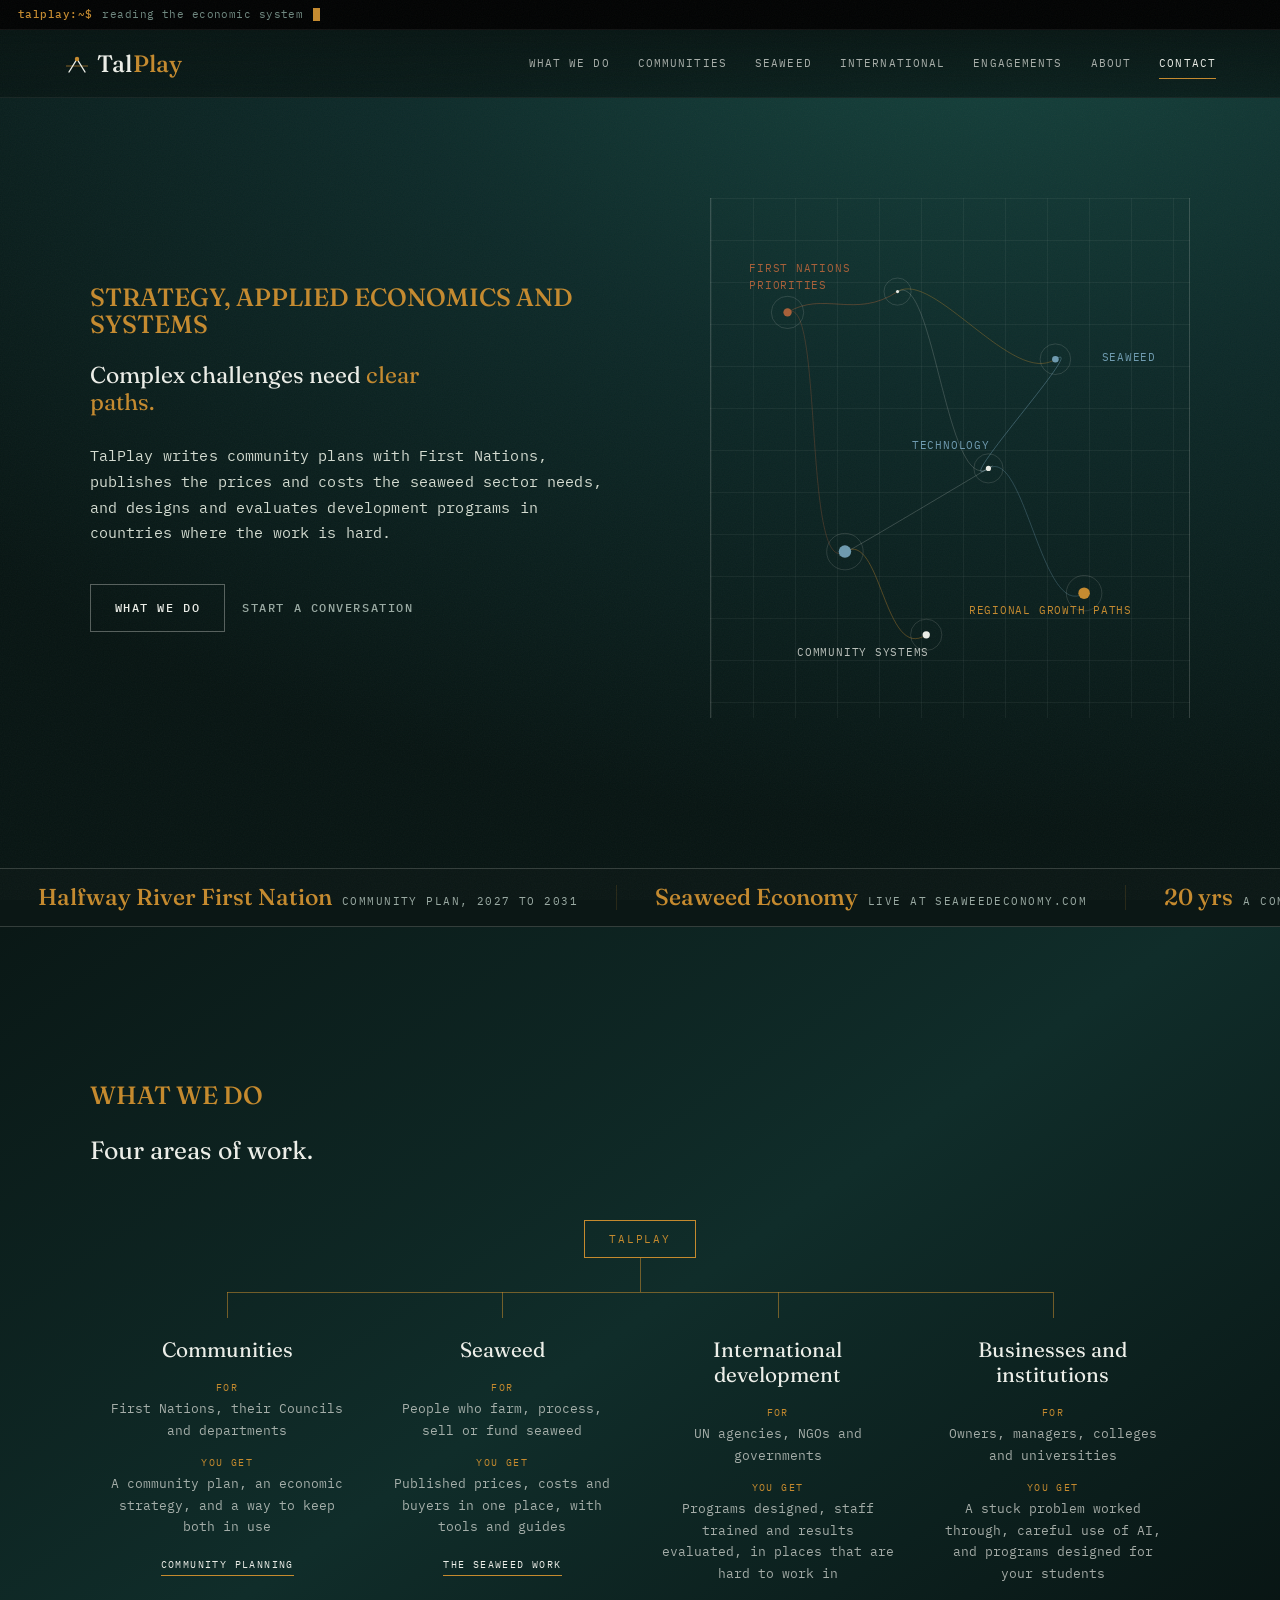
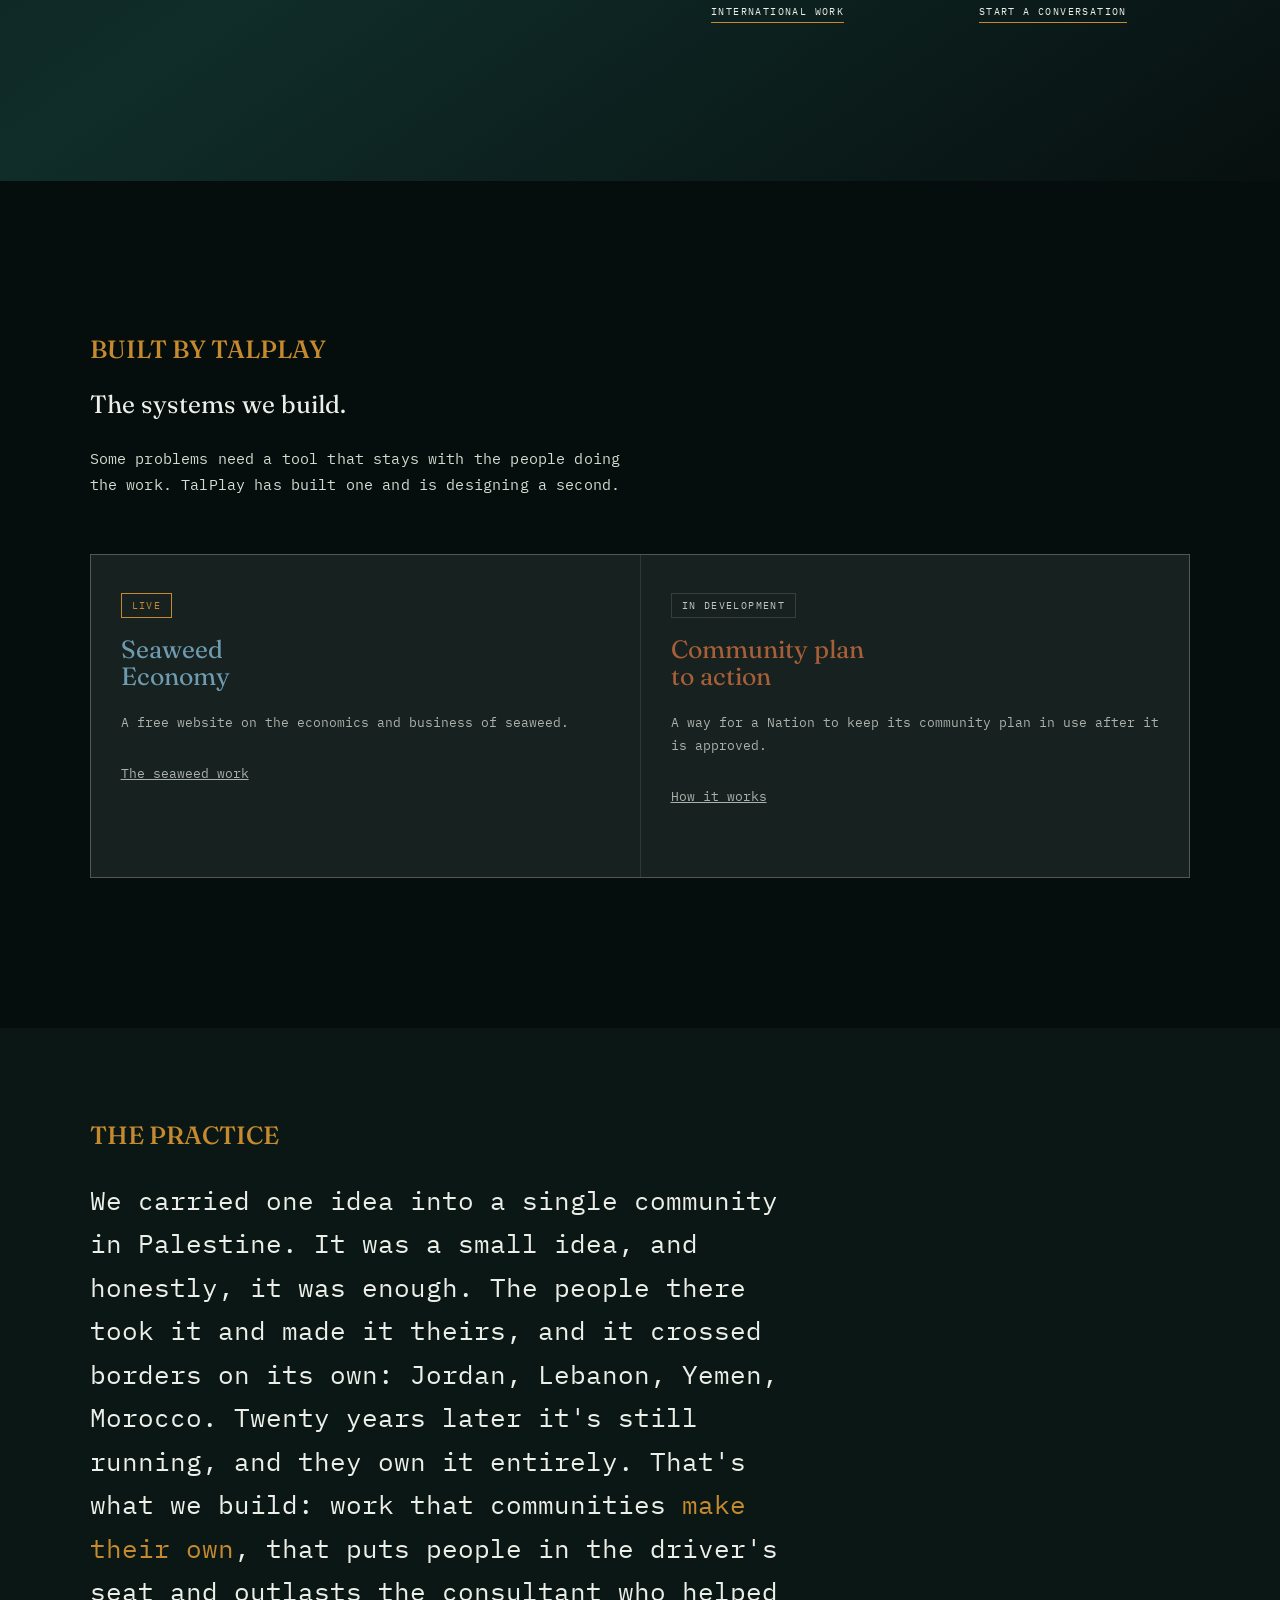
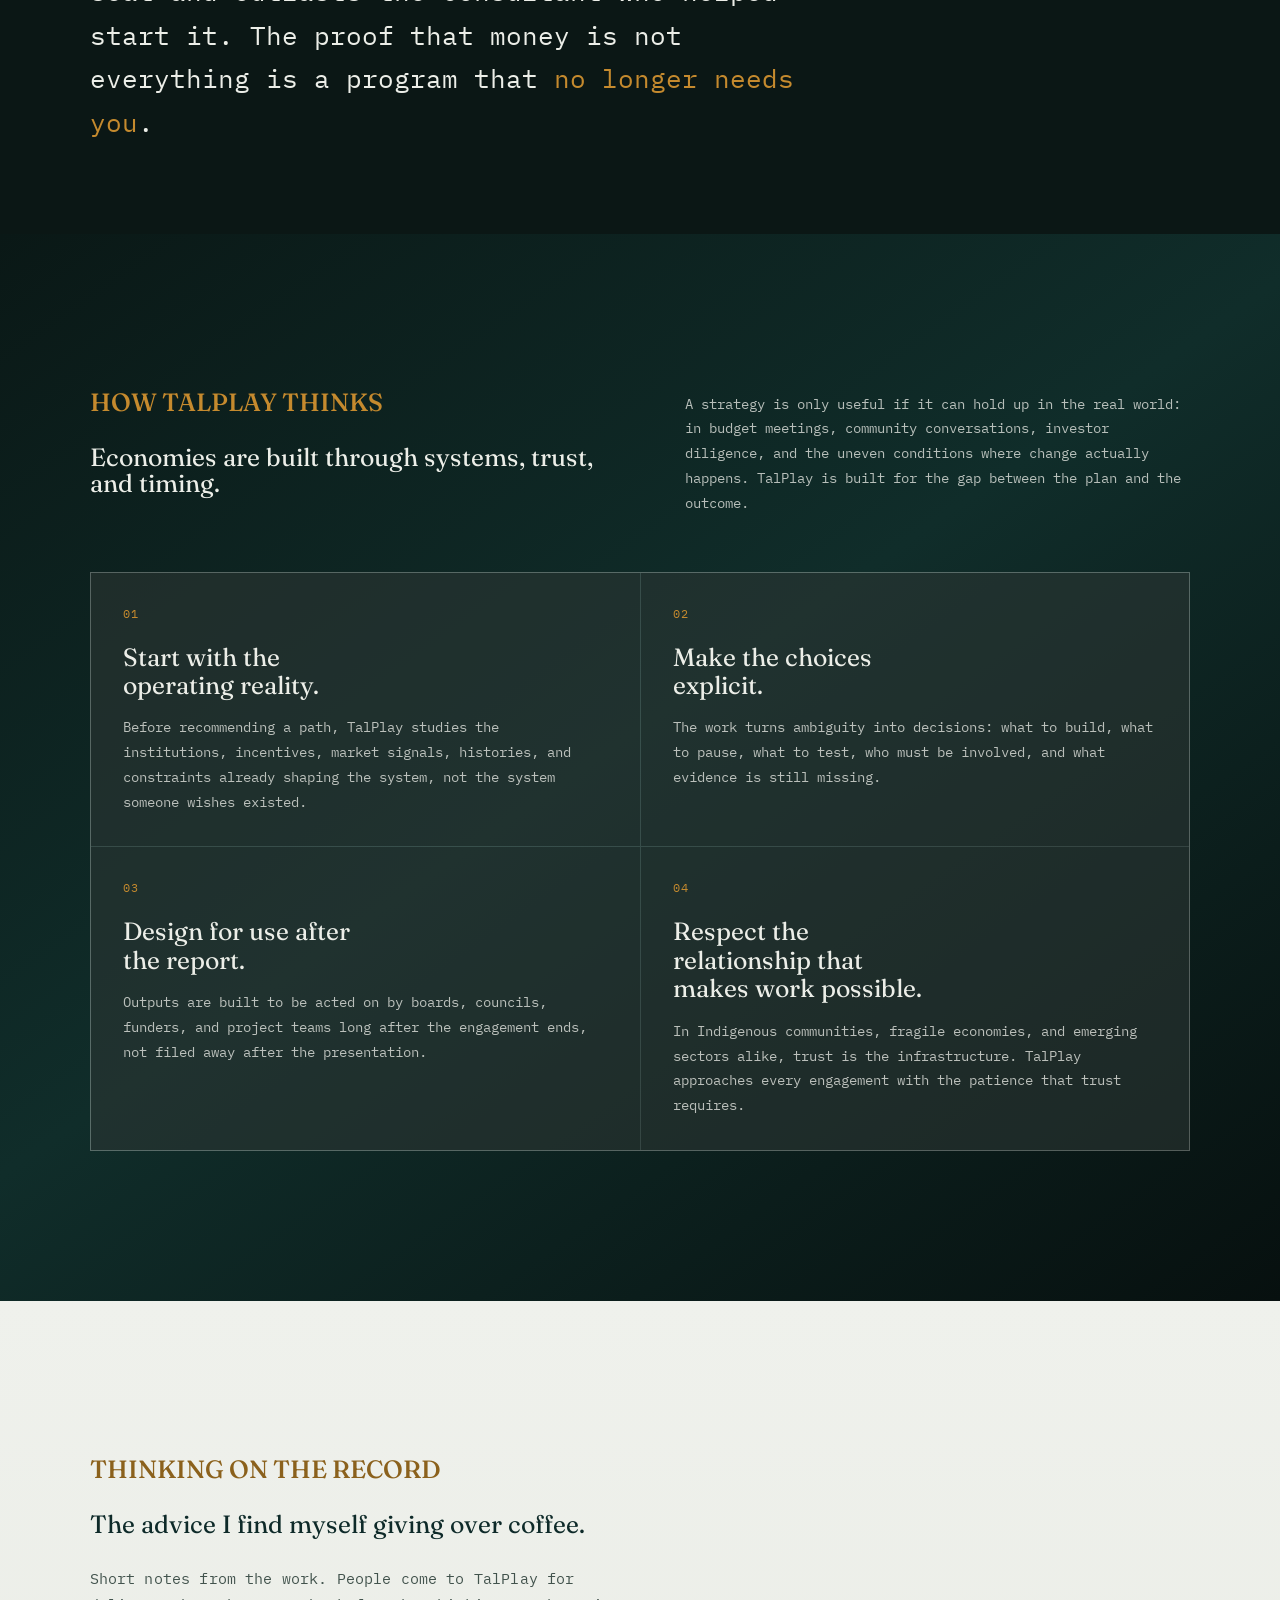
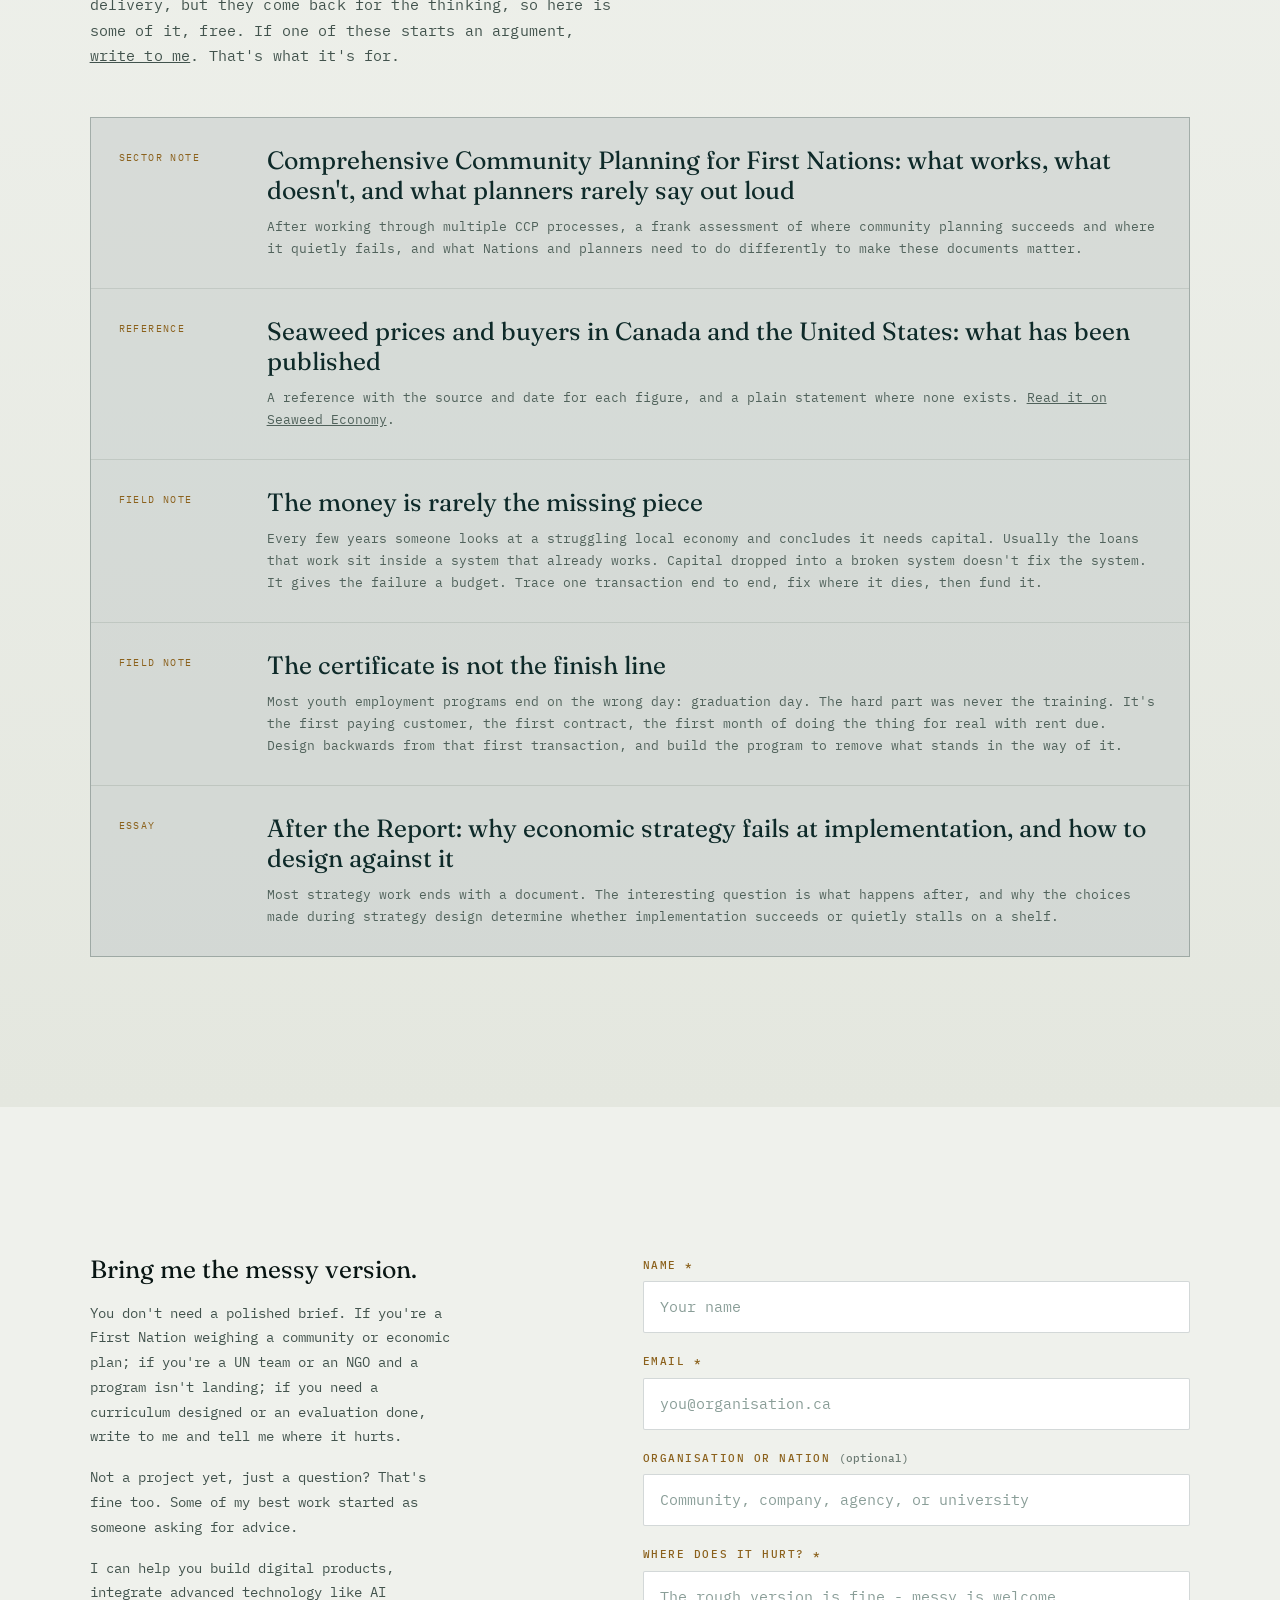
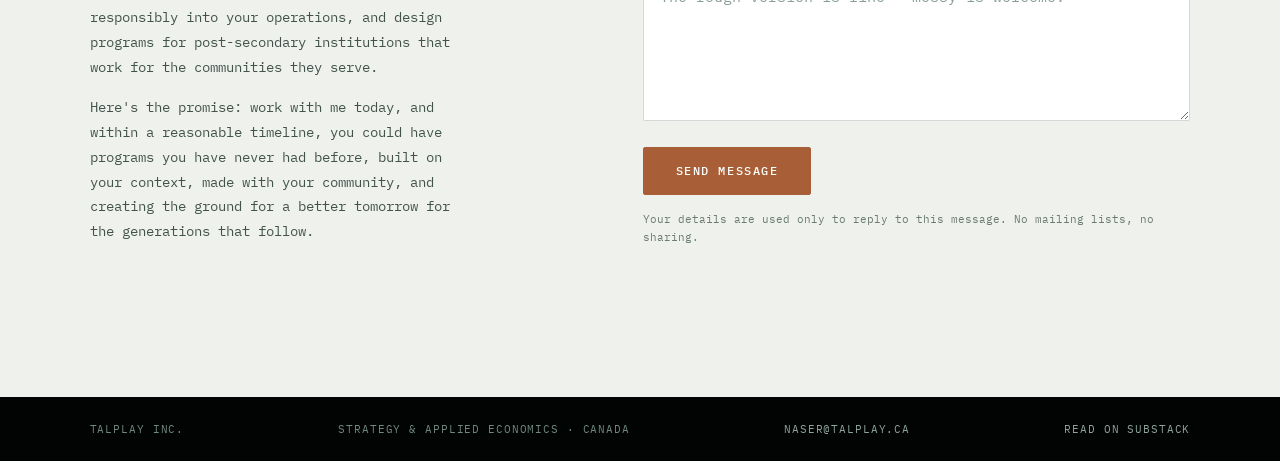
==== commit 045a4c63: "Merge strategy-systems: stage two site structure Co-Authored-By: Claude Opus 5.5 <noreply@anthropic." ====
--- a/index.html
+++ b/index.html
@@ -3,1088 +3,30 @@
 <head>
 <meta charset="UTF-8">
 <meta name="viewport" content="width=device-width, initial-scale=1.0">
-<meta name="description" content="TalPlay is the strategy and applied economics practice of Naser Arda: community and economic planning with First Nations, the economics and business of seaweed, and economic recovery and regional growth, in Canada and internationally.">
-<meta property="og:title" content="TalPlay | Strategy & Applied Economics">
-<meta property="og:description" content="First Nations community and economic planning, the economics and business of seaweed, and regional growth strategy.">
+<meta name="description" content="TalPlay is the strategy and applied economics practice of Naser Arda: community planning with First Nations, the economics and business of seaweed, international development, and problem solving for businesses and institutions.">
+<meta property="og:title" content="TalPlay | Strategy, Applied Economics and Systems">
+<meta property="og:description" content="TalPlay is the strategy and applied economics practice of Naser Arda: community planning with First Nations, the economics and business of seaweed, international development, and problem solving for businesses and institutions.">
 <meta property="og:type" content="website">
 <meta property="og:url" content="https://talplay.ca/">
 <meta property="og:image" content="https://talplay.ca/og.png">
 <meta property="og:image:width" content="1200">
 <meta property="og:image:height" content="630">
-<meta property="og:image:alt" content="TalPlay | Strategy & Applied Economics">
+<meta property="og:image:alt" content="TalPlay | Strategy, Applied Economics and Systems">
 <meta property="og:site_name" content="TalPlay">
 <meta name="twitter:card" content="summary_large_image">
-<meta name="twitter:title" content="TalPlay | Strategy & Applied Economics">
-<meta name="twitter:description" content="First Nations community and economic planning, the economics and business of seaweed, and regional growth strategy.">
+<meta name="twitter:title" content="TalPlay | Strategy, Applied Economics and Systems">
+<meta name="twitter:description" content="TalPlay is the strategy and applied economics practice of Naser Arda: community planning with First Nations, the economics and business of seaweed, international development, and problem solving for businesses and institutions.">
 <meta name="twitter:image" content="https://talplay.ca/og.png">
 <link rel="canonical" href="https://talplay.ca/">
 <meta name="theme-color" content="#0e2a29">
 <link rel="icon" type="image/svg+xml" href="/favicon.svg">
-<title>TalPlay | Strategy & Applied Economics</title>
+<title>TalPlay | Strategy, Applied Economics and Systems</title>
 <link rel="preconnect" href="https://fonts.googleapis.com">
 <link rel="preconnect" href="https://fonts.gstatic.com" crossorigin>
 <link href="https://fonts.googleapis.com/css2?family=Fraunces:ital,opsz,wght@0,9..144,300;0,9..144,400;0,9..144,500;1,9..144,300;1,9..144,400&family=IBM+Plex+Mono:wght@400;500&display=swap" rel="stylesheet">
-<style>
-  :root {
-    --ink: #081513;
-    --marine: #0E2A29;
-    --deep: #123733;
-    --paper: #EFF1EC;
-    --paper-soft: #E4E7DF;
-    --stone: #ECEEE8;
-    --muted: #9AAAA3;
-    --field: #D5DDD2;
-    --copper: #A85F38;
-    --gold: #C58A2E;
-    --blue: #6E9BB0;
-    --line: rgba(236,238,232,.18);
-    --paper-line: rgba(14,42,41,.18);
-    --serif: "Fraunces", Georgia, serif;
-    --mono: "IBM Plex Mono", ui-monospace, SFMono-Regular, Menlo, monospace;
-    --termH: 30px;
-    --hdrH: 68px;
-  }
-
-  * { box-sizing: border-box }
-
-  html {
-    scroll-behavior: smooth;
-    scroll-padding-top: calc(var(--termH) + var(--hdrH) + 24px);
-  }
-
-  body {
-    margin: 0;
-    background: var(--ink);
-    color: var(--stone);
-    font-family: var(--serif);
-    line-height: 1.5;
-    -webkit-font-smoothing: antialiased;
-    text-rendering: optimizeLegibility;
-    overflow-x: hidden;
-  }
-
-  body::after {
-    content: "";
-    position: fixed;
-    inset: 0;
-    z-index: 200;
-    pointer-events: none;
-    opacity: .04;
-    background-image: url("data:image/svg+xml,%3Csvg xmlns='http://www.w3.org/2000/svg' width='160' height='160'%3E%3Cfilter id='n'%3E%3CfeTurbulence type='fractalNoise' baseFrequency='.85' numOctaves='3'/%3E%3C/filter%3E%3Crect width='100%25' height='100%25' filter='url(%23n)'/%3E%3C/svg%3E");
-  }
-
-  ::selection { background: var(--gold); color: #211706 }
-
-  a { color: inherit }
-  p { margin: 0 }
-
-  .skip-link {
-    position: fixed;
-    top: 8px; left: 8px;
-    z-index: 300;
-    transform: translateY(-140%);
-    background: var(--paper);
-    color: var(--ink);
-    padding: 10px 14px;
-    font-family: var(--mono);
-    font-size: 12px;
-    text-transform: uppercase;
-    letter-spacing: .08em;
-  }
-  .skip-link:focus { transform: none }
-
-  /* ── Terminal bar ── */
-  .term {
-    position: fixed;
-    top: 0; left: 0; right: 0;
-    z-index: 120;
-    height: var(--termH);
-    display: flex;
-    align-items: center;
-    gap: 10px;
-    padding: 0 18px;
-    background: #020303;
-    color: #6f8880;
-    border-bottom: 1px solid rgba(255,255,255,.06);
-    font-family: var(--mono);
-    font-size: 11px;
-    letter-spacing: .04em;
-  }
-  .term strong { font-weight: 500; color: var(--gold) }
-  .cursor {
-    display: inline-block;
-    width: 7px; height: 13px;
-    background: var(--gold);
-    animation: blink 1.1s steps(1) infinite;
-  }
-  @keyframes blink { 50% { opacity: 0 } }
-
-  /* ── Header ── */
-  .site-header {
-    position: fixed;
-    top: var(--termH);
-    left: 0; right: 0;
-    z-index: 110;
-    min-height: var(--hdrH);
-    display: flex;
-    align-items: center;
-    justify-content: space-between;
-    gap: 24px;
-    padding: 14px clamp(22px, 5vw, 70px);
-    background: linear-gradient(180deg, rgba(8,21,19,.96), rgba(8,21,19,.72));
-    border-bottom: 1px solid rgba(236,238,232,.07);
-    backdrop-filter: blur(10px);
-  }
-
-  .mark {
-    display: flex;
-    align-items: center;
-    gap: 10px;
-    font-size: 1.48rem;
-    font-weight: 500;
-    letter-spacing: .01em;
-    text-decoration: none;
-    white-space: nowrap;
-  }
-  .mark-symbol { width: 26px; height: 26px; flex-shrink: 0 }
-  .mark b { color: var(--gold); font-weight: 500 }
-
-  .nav {
-    display: flex;
-    align-items: center;
-    gap: clamp(14px, 2.2vw, 32px);
-    font-family: var(--mono);
-    font-size: 11px;
-    letter-spacing: .1em;
-    text-transform: uppercase;
-  }
-  .nav a {
-    color: rgba(236,238,232,.7);
-    text-decoration: none;
-    padding: 7px 0;
-    border-bottom: 1px solid transparent;
-    transition: color .2s, border-color .2s;
-  }
-  .nav a:hover, .nav a:focus-visible { color: var(--stone); border-color: var(--gold) }
-  .nav .nav-cta { color: var(--stone); border-color: var(--gold) }
-
-  /* ── Section base ── */
-  .section {
-    position: relative;
-    scroll-margin-top: calc(var(--termH) + var(--hdrH) + 24px);
-    padding: clamp(86px, 12vw, 150px) clamp(22px, 7vw, 96px);
-    overflow: hidden;
-  }
-  .section:first-of-type {
-    padding-top: calc(var(--termH) + var(--hdrH) + clamp(54px, 9vw, 100px));
-  }
-
-  .section--marine { background: radial-gradient(110% 95% at 78% 0%, #16443e 0%, var(--marine) 46%, var(--ink) 100%) }
-  .section--ink    { background: linear-gradient(145deg, #0a1816 0%, #102d2a 48%, #07100f 100%) }
-  .section--paper  { background: linear-gradient(180deg, var(--paper), var(--paper-soft)); color: var(--marine) }
-  .section--quiet  { background: #0b1715; padding-top: clamp(56px, 7vw, 110px); padding-bottom: clamp(56px, 7vw, 110px) }
-  .section--dark   { background: #060e0d }
-
-  .inner {
-    position: relative;
-    z-index: 2;
-    width: 100%;
-    max-width: 1180px;
-    margin: 0 auto;
-  }
-
-  .grid {
-    display: grid;
-    grid-template-columns: minmax(0,1.05fr) minmax(280px,.95fr);
-    gap: clamp(42px, 7vw, 94px);
-    align-items: center;
-  }
-  .grid--top { align-items: start }
-
-  /* ── Typography ── */
-  .eyebrow {
-    display: flex;
-    align-items: center;
-    gap: 12px;
-    margin-bottom: 24px;
-    color: var(--gold);
-    font-family: var(--serif);
-    font-size: clamp(1.25rem, 1.95vw, 1.8rem);
-    font-weight: 500;
-    letter-spacing: 0;
-    text-transform: uppercase;
-  }
-  .eyebrow::before { display: none }
-  .eyebrow--center { justify-content: center }
-  /* Hero typography hierarchy: main title > subtitle > lead > labels */
-  .hero-title {
-    max-width: none;
-    font-family: var(--serif);
-    font-size: clamp(1.25rem, 1.95vw, 1.8rem);
-    font-weight: 500;
-    line-height: 1.1;
-    letter-spacing: 0;
-    text-transform: uppercase;
-    color: var(--gold);
-  }
-  .hero-subtitle {
-    max-width: 24ch;
-    margin-top: 22px;
-    font-family: var(--serif);
-    font-size: clamp(1.6rem, 2.8vw, 2.4rem);
-    line-height: 1.18;
-    color: var(--stone);
-  }
-  .eyebrow--center::before { display: none }
-  .section--paper .eyebrow { color: #8B611C }
-
-  h1, h2, h3, h4 { margin: 0; font-weight: 400; letter-spacing: 0 }
-  h1 {
-    max-width: 11ch;
-    font-size: clamp(3rem, 7.7vw, 7rem);
-    line-height: .98;
-  }
-  h2 {
-    max-width: 16ch;
-    font-size: clamp(2.15rem, 5vw, 4.8rem);
-    line-height: 1.04;
-  }
-  h3 { font-size: clamp(1.35rem, 2.2vw, 2rem); line-height: 1.14 }
-
-  .gold   { color: var(--gold) }
-  .copper { color: var(--copper) }
-
-  .lead {
-    max-width: 58ch;
-    margin-top: 28px;
-    color: var(--field);
-    font-family: var(--mono);
-    font-size: clamp(.86rem, 1.15vw, .98rem);
-    line-height: 1.75;
-    letter-spacing: .01em;
-  }
-  .section--paper .lead { color: #42534d }
-
-  .plain {
-    color: rgba(236,238,232,.76);
-    font-family: var(--mono);
-    font-size: .86rem;
-    line-height: 1.8;
-  }
-  .section--paper .plain { color: #4f625b }
-
-  /* ── Buttons ── */
-  .actions {
-    display: flex;
-    flex-wrap: wrap;
-    align-items: center;
-    gap: 16px;
-    margin-top: 38px;
-  }
-
-  .button {
-    display: inline-flex;
-    align-items: center;
-    justify-content: center;
-    min-height: 48px;
-    padding: 14px 24px;
-    border: 1px solid rgba(236,238,232,.34);
-    color: var(--stone);
-    font-family: var(--mono);
-    font-size: 12px;
-    font-weight: 500;
-    letter-spacing: .13em;
-    text-transform: uppercase;
-    text-decoration: none;
-    transition: background .25s, color .25s, border-color .25s;
-  }
-  .button:hover, .button:focus-visible {
-    background: var(--gold);
-    border-color: var(--gold);
-    color: #241a08;
-  }
-  .button--ghost {
-    border-color: transparent;
-    color: var(--muted);
-    padding-left: 0; padding-right: 0;
-  }
-  .button--ghost:hover, .button--ghost:focus-visible {
-    background: transparent;
-    color: var(--stone);
-    border-color: transparent;
-  }
-  .section--paper .button { color: var(--marine); border-color: rgba(14,42,41,.3) }
-  .section--paper .button:hover, .section--paper .button:focus-visible {
-    background: var(--marine); border-color: var(--marine); color: var(--stone);
-  }
-
-  /* ── Hero proof strip ── */
-  .proof-strip {
-    display: grid;
-    grid-template-columns: repeat(4, 1fr);
-    gap: 1px;
-    margin-top: clamp(48px, 8vw, 88px);
-    background: var(--line);
-    border: 1px solid var(--line);
-  }
-  .proof-item {
-    min-height: 118px;
-    padding: 22px;
-    background: rgba(8,21,19,.54);
-  }
-  .proof-item b {
-    display: block;
-    margin-bottom: 10px;
-    color: var(--stone);
-    font-size: clamp(1.4rem, 2.5vw, 2.25rem);
-    font-weight: 400;
-    line-height: 1;
-  }
-  .proof-item span {
-    color: var(--muted);
-    font-family: var(--mono);
-    font-size: 11px;
-    letter-spacing: .08em;
-    text-transform: uppercase;
-  }
-
-  /* ── Hero field map ── */
-  .field-map {
-    position: relative;
-    min-height: 520px;
-    border-left: 1px solid var(--line);
-    border-right: 1px solid var(--line);
-    background:
-      linear-gradient(rgba(236,238,232,.055) 1px, transparent 1px),
-      linear-gradient(90deg, rgba(236,238,232,.055) 1px, transparent 1px);
-    background-size: 42px 42px;
-  }
-  .field-map canvas { position: absolute; inset: 0; width: 100%; height: 100% }
-  .map-label {
-    position: absolute;
-    max-width: 170px;
-    color: rgba(236,238,232,.78);
-    font-family: var(--mono);
-    font-size: 11px;
-    line-height: 1.55;
-    letter-spacing: .07em;
-    text-transform: uppercase;
-  }
-  .map-label.one   { top: 12%;  left: 8%;  color: var(--copper) }
-  .map-label.two   { right: 7%; top: 29%;  color: var(--blue) }
-  .map-label.three { left: 18%; bottom: 11% }
-  .map-label.four  { right: 12%; bottom: 19%; color: var(--gold) }
-  .map-label.five  { left: 42%; top: 46%; color: var(--blue) }
-
-  /* ── Practice manifesto ── */
-  .manifesto {
-    max-width: 720px;
-    margin: 0;
-    text-align: left;
-  }
-  .manifesto-text {
-    font-family: var(--mono);
-    font-size: clamp(1.05rem, 2.1vw, 1.6rem);
-    line-height: 1.7;
-    color: var(--stone);
-    font-weight: 400;
-    letter-spacing: 0;
-    font-style: normal;
-    margin-top: 20px;
-  }
-  .manifesto-text em { font-style: normal; color: var(--gold) }
-  .manifesto .eyebrow {
-    font-family: var(--serif);
-    font-size: clamp(1.25rem, 1.95vw, 1.8rem);
-    font-weight: 500;
-    letter-spacing: 0;
-    text-transform: uppercase;
-    color: var(--gold);
-  }
-  .manifesto .eyebrow::before { display: none }
-
-  /* ── Domains ── */
-  .domain-grid {
-    display: grid;
-    grid-template-columns: repeat(3, 1fr);
-    gap: 1px;
-    margin-top: 56px;
-    background: var(--line);
-    border: 1px solid var(--line);
-  }
-
-  .domain {
-    padding: 36px 30px 40px;
-    background: rgba(8,21,19,.6);
-    transition: background .3s;
-  }
-  .domain:hover { background: rgba(13,30,28,.82) }
-
-  .domain-num {
-    display: block;
-    margin-bottom: 20px;
-    font-family: var(--mono);
-    font-size: 11px;
-    letter-spacing: .2em;
-    color: var(--muted);
-  }
-
-  .domain-name {
-    font-size: clamp(1.28rem, 2vw, 1.75rem);
-    line-height: 1.1;
-    margin-bottom: 20px;
-  }
-  .domain--indigenous .domain-name { color: var(--copper) }
-  .domain--blue       .domain-name { color: var(--blue) }
-  .domain--global     .domain-name { color: var(--gold) }
-
-  .domain-desc {
-    color: rgba(236,238,232,.7);
-    font-family: var(--mono);
-    font-size: .82rem;
-    line-height: 1.78;
-    margin-bottom: 28px;
-  }
-
-  .domain-caps {
-    list-style: none;
-    margin: 0; padding: 0;
-    display: grid;
-    gap: 8px;
-  }
-  .domain-caps li {
-    display: flex;
-    align-items: flex-start;
-    gap: 10px;
-    color: var(--muted);
-    font-family: var(--mono);
-    font-size: .78rem;
-    line-height: 1.6;
-    letter-spacing: .03em;
-  }
-  .domain-caps li::before { content: "→"; flex-shrink: 0; margin-top: 1px }
-  .domain--indigenous .domain-caps li::before { color: var(--copper) }
-  .domain--blue       .domain-caps li::before { color: var(--blue) }
-  .domain--global     .domain-caps li::before { color: var(--gold) }
-
-  /* ── Selected Work ── */
-  .work-list {
-    display: grid;
-    gap: 1px;
-    margin-top: 56px;
-    background: var(--line);
-    border: 1px solid var(--line);
-  }
-
-  .work-item {
-    display: grid;
-    grid-template-columns: 56px 1fr 1fr;
-    gap: 32px;
-    padding: 36px 32px;
-    background: rgba(8,21,19,.58);
-    transition: background .25s;
-  }
-  .work-item:hover { background: rgba(13,30,28,.76) }
-
-  .work-num {
-    color: var(--muted);
-    font-family: var(--mono);
-    font-size: 11px;
-    letter-spacing: .14em;
-    padding-top: 4px;
-  }
-
-  .work-sector {
-    display: inline-flex;
-    align-items: center;
-    margin-bottom: 16px;
-    padding: 5px 10px;
-    border: 1px solid;
-    font-family: var(--mono);
-    font-size: 10px;
-    letter-spacing: .12em;
-    text-transform: uppercase;
-  }
-  .work-sector--indigenous  { color: var(--copper); border-color: rgba(168,95,56,.4) }
-  .work-sector--blue        { color: var(--blue);   border-color: rgba(110,155,176,.4) }
-  .work-sector--global      { color: var(--gold);   border-color: rgba(197,138,46,.4) }
-  .work-sector--innovation  { color: var(--muted);  border-color: rgba(154,170,163,.3) }
-
-  .work-title {
-    font-size: clamp(1.1rem, 1.8vw, 1.5rem);
-    line-height: 1.15;
-    margin-bottom: 14px;
-  }
-
-  .work-context {
-    color: rgba(236,238,232,.66);
-    font-family: var(--mono);
-    font-size: .82rem;
-    line-height: 1.75;
-  }
-
-  .work-output-label {
-    display: block;
-    margin-bottom: 16px;
-    color: var(--gold);
-    font-family: var(--mono);
-    font-size: 10px;
-    letter-spacing: .18em;
-    text-transform: uppercase;
-  }
-
-  .work-outputs {
-    list-style: none;
-    margin: 0; padding: 0;
-    display: grid;
-    gap: 10px;
-  }
-  .work-outputs li {
-    color: var(--field);
-    font-family: var(--mono);
-    font-size: .8rem;
-    line-height: 1.6;
-    padding-left: 16px;
-    position: relative;
-  }
-  .work-outputs li::before {
-    content: "\00B7";
-    position: absolute;
-    left: 0;
-    color: var(--muted);
-  }
-
-  /* ── Insights ── */
-  .insights-list {
-    display: grid;
-    gap: 1px;
-    margin-top: 48px;
-    background: var(--paper-line);
-    border: 1px solid var(--paper-line);
-  }
-
-  .insight-item {
-    display: grid;
-    grid-template-columns: 120px 1fr;
-    gap: 28px;
-    padding: 28px;
-    background: rgba(255,255,255,.32);
-    transition: background .25s;
-    text-decoration: none;
-    color: inherit;
-  }
-  .insight-item:hover { background: rgba(255,255,255,.46) }
-
-  .insight-type {
-    color: #8B611C;
-    font-family: var(--mono);
-    font-size: 10px;
-    letter-spacing: .14em;
-    text-transform: uppercase;
-    padding-top: 4px;
-  }
-
-  .insight-title {
-    display: block;
-    font-size: clamp(1rem, 1.6vw, 1.3rem);
-    line-height: 1.2;
-    color: var(--marine);
-    margin-bottom: 10px;
-  }
-
-  .insight-desc {
-    color: #50625b;
-    font-family: var(--mono);
-    font-size: .8rem;
-    line-height: 1.72;
-  }
-
-  /* ── Track Record ── */
-  .record-grid {
-    display: grid;
-    grid-template-columns: 1fr 1.4fr;
-    gap: clamp(48px, 8vw, 110px);
-    align-items: start;
-  }
-
-  .record-stats {
-    display: grid;
-    grid-template-columns: 1fr 1fr;
-    gap: 1px;
-    background: var(--paper-line);
-    border: 1px solid var(--paper-line);
-    margin-bottom: 36px;
-  }
-  .record-stat {
-    padding: 22px;
-    background: rgba(255,255,255,.3);
-  }
-  .record-stat b {
-    display: block;
-    margin-bottom: 8px;
-    color: var(--marine);
-    font-size: clamp(1.6rem, 3vw, 2.6rem);
-    font-weight: 400;
-    line-height: 1;
-  }
-  .record-stat span {
-    color: #62756d;
-    font-family: var(--mono);
-    font-size: .78rem;
-    line-height: 1.55;
-    letter-spacing: .04em;
-  }
-
-  .client-logos-label {
-    color: #8a9e98;
-    font-family: var(--mono);
-    font-size: 10px;
-    letter-spacing: .18em;
-    text-transform: uppercase;
-    margin-bottom: 14px;
-  }
-  .logo-grid {
-    display: grid;
-    grid-template-columns: repeat(3, 1fr);
-    gap: 1px;
-    background: var(--paper-line);
-    border: 1px solid var(--paper-line);
-  }
-  .logo-item {
-    display: flex;
-    align-items: center;
-    justify-content: center;
-    min-height: 54px;
-    padding: 12px 14px;
-    background: rgba(255,255,255,.25);
-    color: #6d807a;
-    font-family: var(--mono);
-    font-size: .72rem;
-    letter-spacing: .06em;
-    text-align: center;
-    text-transform: uppercase;
-  }
-
-  .record-detail-list {
-    display: grid;
-    gap: 1px;
-    background: var(--paper-line);
-    border: 1px solid var(--paper-line);
-  }
-  .record-detail-item {
-    display: grid;
-    grid-template-columns: 155px 1fr;
-    gap: 24px;
-    padding: 24px;
-    background: rgba(255,255,255,.3);
-  }
-  .record-detail-item b {
-    color: var(--marine);
-    font-size: 1.35rem;
-    font-weight: 400;
-    line-height: 1.1;
-  }
-  .record-detail-item span {
-    color: #50625b;
-    font-family: var(--mono);
-    font-size: .82rem;
-    line-height: 1.75;
-  }
-
-  /* ── Approach ── */
-  .approach-intro {
-    display: grid;
-    grid-template-columns: 1fr 1fr;
-    gap: clamp(40px, 7vw, 90px);
-    align-items: start;
-    margin-bottom: 56px;
-  }
-
-  .principles {
-    display: grid;
-    grid-template-columns: repeat(2, 1fr);
-    gap: 1px;
-    background: var(--line);
-    border: 1px solid var(--line);
-  }
-  .principle {
-    padding: 32px;
-    background: rgba(8,21,19,.5);
-  }
-  .principle .num {
-    display: block;
-    margin-bottom: 20px;
-    color: var(--gold);
-    font-family: var(--mono);
-    font-size: 12px;
-    letter-spacing: .14em;
-  }
-  .principle h3 { max-width: 16ch; margin-bottom: 16px }
-
-  /* ── Contact ── */
-  .closing { text-align: center }
-  .closing h2 { max-width: 14ch; margin: 0 auto }
-  .closing .lead { margin-left: auto; margin-right: auto }
-
-  .conversation-types {
-    display: flex;
-    flex-wrap: wrap;
-    justify-content: center;
-    gap: 10px;
-    max-width: 800px;
-    margin: 34px auto 0;
-  }
-  .conversation-types span {
-    border: 1px solid rgba(236,238,232,.2);
-    padding: 9px 13px;
-    color: var(--muted);
-    font-family: var(--mono);
-    font-size: 11px;
-    letter-spacing: .08em;
-    text-transform: uppercase;
-  }
-
-  /* ── Footer ── */
-  footer {
-    display: flex;
-    justify-content: space-between;
-    flex-wrap: wrap;
-    gap: 12px;
-    padding: 24px clamp(22px, 7vw, 96px);
-    background: #020303;
-    color: #6f8880;
-    font-family: var(--mono);
-    font-size: 11px;
-    letter-spacing: .08em;
-    text-transform: uppercase;
-  }
-  footer a { color: #8fa49d; text-decoration: none }
-  footer a:hover { color: var(--gold) }
-
-  /* ── Reveal animation ── */
-  .reveal {
-    opacity: 0;
-    transform: translateY(22px);
-    transition: opacity .8s cubic-bezier(.2,.7,.2,1), transform .8s cubic-bezier(.2,.7,.2,1);
-  }
-  .reveal.in { opacity: 1; transform: none }
-
-  .nav-toggle { display: none }
-
-  /* Unified type scale: one size for every title, one for every subtitle */
-  h2, h3, .domain-name, .work-title, .insight-title {
-    font-size: clamp(1.25rem, 1.95vw, 1.8rem);
-  }
-  h2 { max-width: none }
-  .hero-subtitle {
-    font-size: clamp(1.1rem, 1.8vw, 1.5rem);
-  }
-
-  /* ── Responsive ── */
-  @media (max-width: 960px) {
-    .site-header { align-items: flex-start }
-    .nav { justify-content: flex-end; flex-wrap: wrap; gap: 10px 18px }
-    .grid { grid-template-columns: 1fr }
-    .field-map { min-height: 420px }
-    .proof-strip { grid-template-columns: 1fr 1fr }
-    .domain-grid { grid-template-columns: 1fr 1fr }
-    .work-item { grid-template-columns: 40px 1fr; }
-    .work-item > div:last-child { grid-column: 2 }
-    .record-grid { grid-template-columns: 1fr }
-    .approach-intro { grid-template-columns: 1fr }
-    .principles { grid-template-columns: 1fr 1fr }
-  }
-
-  @media (max-width: 640px) {
-    :root { --hdrH: 88px }
-    .term { padding: 0 12px; font-size: 10px }
-    .site-header { padding: 12px 20px }
-    .nav-toggle {
-      display: inline-flex;
-      flex-direction: column;
-      align-items: center;
-      justify-content: center;
-      gap: 5px;
-      width: 44px;
-      height: 44px;
-      background: none;
-      border: 1px solid rgba(236,238,232,.28);
-      border-radius: 6px;
-      cursor: pointer;
-    }
-    .nav-toggle__bar {
-      display: block;
-      width: 20px;
-      height: 2px;
-      background: var(--stone);
-      transition: transform .2s, opacity .2s;
-    }
-    .site-header.nav-open .nav-toggle__bar:nth-child(1) { transform: translateY(7px) rotate(45deg) }
-    .site-header.nav-open .nav-toggle__bar:nth-child(2) { opacity: 0 }
-    .site-header.nav-open .nav-toggle__bar:nth-child(3) { transform: translateY(-7px) rotate(-45deg) }
-    .nav {
-      position: absolute;
-      top: 100%;
-      left: 0;
-      right: 0;
-      display: none;
-      flex-direction: column;
-      align-items: stretch;
-      gap: 0;
-      background: #020303;
-      border-bottom: 1px solid var(--line);
-      padding: 10px 20px 16px;
-    }
-    .site-header.nav-open .nav { display: flex }
-    .nav a { padding: 14px 4px; font-size: 12px }
-    .nav a:not(.nav-cta) { display: block }
-    .nav .nav-cta { margin-top: 12px; text-align: center }
-    .section { padding-left: 22px; padding-right: 22px }
-    .hero-title { font-size: clamp(1.5rem, 6vw, 2rem); max-width: 12ch }
-    .hero-subtitle { font-size: clamp(1.15rem, 4.8vw, 1.6rem) }
-    .proof-strip, .domain-grid, .principles { grid-template-columns: 1fr }
-    .proof-item { min-height: auto }
-    .work-item { grid-template-columns: 1fr; gap: 20px }
-    .work-num { display: none }
-    .record-stats { grid-template-columns: 1fr 1fr }
-    .logo-grid { grid-template-columns: 1fr 1fr }
-    .record-detail-item { grid-template-columns: 1fr; gap: 10px }
-    .insight-item { grid-template-columns: 1fr; gap: 10px }
-    .insight-type { padding-top: 0 }
-    footer { display: block }
-    footer span { display: block; margin-top: 8px }
-  }
-
-  @media (prefers-reduced-motion: reduce) {
-    html { scroll-behavior: auto }
-    .cursor { animation: none }
-    .reveal { opacity: 1; transform: none; transition: none }
-  }
-
-  .mark{gap:7px}
-  .mark-word{white-space:nowrap}
-  /* Moving marquee */
-  .marquee{position:relative;overflow:hidden;background:#0b1715;border-top:1px solid var(--line);border-bottom:1px solid var(--line);padding:16px 0}
-  .marquee__track{display:flex;width:max-content;animation:marquee 42s linear infinite}
-  .marquee__item{display:inline-flex;align-items:baseline;gap:10px;padding:0 clamp(20px,3vw,38px);white-space:nowrap;border-right:1px solid rgba(197,138,46,.16)}
-  .marquee__item b{font-family:var(--serif);font-size:clamp(1.15rem,1.8vw,1.55rem);font-weight:500;color:var(--gold);line-height:1}
-  .marquee__item span{font-family:var(--mono);font-size:11px;letter-spacing:.13em;text-transform:uppercase;color:var(--muted)}
-  @keyframes marquee{from{transform:translateX(0)}to{transform:translateX(-50%)}}
-  .marquee:hover .marquee__track{animation-play-state:paused}
-  @media (prefers-reduced-motion:reduce){.marquee__track{animation:none;flex-wrap:wrap;gap:8px 0}}
-  /* Currently / desk faces the Pacific */
-  .now-grid{display:grid;grid-template-columns:1.25fr .9fr;gap:clamp(40px,7vw,80px);align-items:center}
-  .now-term{border:1px solid var(--line);background:#0a1614;font-family:var(--mono);font-size:.82rem;line-height:1.95;color:var(--field);padding:26px 24px;border-radius:2px}
-  .now-term .tprompt{color:var(--gold)}
-  .now-term .tline{display:block;white-space:nowrap}
-  @media (max-width:960px){.now-grid{grid-template-columns:1fr}}
-  /* About (personal) */
-  .about-grid{display:grid;grid-template-columns:1.35fr 1fr;gap:clamp(40px,7vw,90px);align-items:start}
-  .about-statement{font-size:clamp(1.45rem,3vw,2.35rem);line-height:1.3;font-weight:300;font-style:italic;color:var(--stone);letter-spacing:-.01em}
-  .about-statement em{font-style:normal;color:var(--gold)}
-  .about-body{margin-top:26px;display:grid;gap:20px}
-  .about-heritage{margin-top:28px;padding:22px 26px;border-left:2px solid var(--gold);background:rgba(197,138,46,.06)}
-  .about-facts{display:grid;gap:1px;background:var(--line);border:1px solid var(--line)}
-  .about-fact{padding:20px 22px;background:rgba(8,21,19,.5)}
-  .about-fact b{display:block;color:var(--stone);font-size:1.12rem;font-weight:400;margin-bottom:6px}
-  .about-fact span{color:var(--muted);font-family:var(--mono);font-size:.8rem;line-height:1.6}
-
-  .about-photo {
-    display: flex;
-    justify-content: center;
-    align-items: flex-start;
-  }
-  .about-photo img {
-    width: 100%;
-    max-width: 300px;
-    height: auto;
-    border-radius: 16px;
-    border: 2px solid rgba(197, 138, 46, .45);
-    box-shadow: 0 8px 36px rgba(0, 0, 0, .45);
-    display: block;
-  }
-  @media (max-width: 960px) {
-    .about-photo {
-      justify-content: flex-start;
-    }
-    .about-photo img {
-      max-width: 240px;
-    }
-  }
-  @media (max-width: 640px) {
-    .about-photo img {
-      max-width: 180px;
-    }
-  }
-
-  /* Legacy projects (paper) */
-  .legacy-head{margin-top:clamp(58px,8vw,92px)}
-  .legacy-grid{display:grid;grid-template-columns:repeat(3,1fr);gap:1px;margin-top:34px;background:var(--paper-line);border:1px solid var(--paper-line)}
-  .legacy-card{padding:26px 24px;background:rgba(255,255,255,.3)}
-  .legacy-era{display:block;font-family:var(--mono);font-size:10px;letter-spacing:.14em;text-transform:uppercase;color:#8B611C;margin-bottom:14px}
-  .legacy-name{font-size:1.18rem;line-height:1.16;color:var(--marine);margin-bottom:12px}
-  .legacy-desc{color:#50625b;font-family:var(--mono);font-size:.8rem;line-height:1.7}
-  .legacy-metric{margin-top:14px;font-family:var(--mono);font-size:.72rem;letter-spacing:.05em;color:#8B611C;text-transform:uppercase}
-  @media (max-width:960px){.about-grid{grid-template-columns:1fr}.legacy-grid{grid-template-columns:1fr 1fr}}
-  @media (max-width:640px){.legacy-grid{grid-template-columns:1fr}}
-
-  /* ── Write to me ── */
-  .write-section { background: var(--paper); color: var(--ink) }
-  .write-grid {
-    display: grid;
-    grid-template-columns: minmax(0, 1fr) minmax(0, 1.15fr);
-    gap: clamp(40px, 6vw, 80px);
-    align-items: start;
-  }
-  .write-intro h2 {
-    color: var(--ink);
-    margin-bottom: 18px;
-  }
-  .write-intro p {
-    max-width: 46ch;
-    color: #42534d;
-    font-family: var(--mono);
-    font-size: .86rem;
-    line-height: 1.8;
-  }
-  .write-form { width: 100% }
-  .write-field { margin-bottom: 20px }
-  .write-field label {
-    display: block;
-    margin-bottom: 8px;
-    color: #8b611c;
-    font-family: var(--mono);
-    font-size: 11px;
-    font-weight: 500;
-    letter-spacing: .14em;
-    text-transform: uppercase;
-  }
-  .write-field label .opt {
-    color: #6b7a73;
-    letter-spacing: 0;
-    text-transform: none;
-  }
-  .write-field input,
-  .write-field textarea {
-    width: 100%;
-    padding: 14px 16px;
-    background: #fff;
-    border: 1px solid rgba(14, 42, 41, .18);
-    border-radius: 2px;
-    color: var(--ink);
-    font-family: var(--mono);
-    font-size: .92rem;
-    line-height: 1.5;
-    transition: border-color .2s;
-  }
-  .write-field input::placeholder,
-  .write-field textarea::placeholder { color: #8a9e98 }
-  .write-field input:focus,
-  .write-field textarea:focus {
-    border-color: var(--copper);
-    outline: none;
-  }
-  .write-field textarea { min-height: 150px; resize: vertical }
-  .write-field input.is-error,
-  .write-field textarea.is-error { border-color: #c0392b }
-  .write-field__error {
-    margin-top: 6px;
-    color: #c0392b;
-    font-family: var(--mono);
-    font-size: .74rem;
-    line-height: 1.5;
-  }
-  .write-submit {
-    display: inline-flex;
-    align-items: center;
-    justify-content: center;
-    min-height: 48px;
-    padding: 14px 32px;
-    background: var(--copper);
-    border: 1px solid var(--copper);
-    border-radius: 2px;
-    color: #fff;
-    font-family: var(--mono);
-    font-size: 12px;
-    font-weight: 500;
-    letter-spacing: .13em;
-    text-transform: uppercase;
-    cursor: pointer;
-    transition: background .25s, border-color .25s;
-  }
-  .write-submit:hover { background: #7a4528; border-color: #7a4528 }
-  .write-submit:disabled { opacity: .55; cursor: wait }
-  .write-foot {
-    margin-top: 16px;
-    color: #6b7a73;
-    font-family: var(--mono);
-    font-size: .7rem;
-    line-height: 1.6;
-  }
-  .write-status {
-    margin-top: 14px;
-    color: #c0392b;
-    font-family: var(--mono);
-    font-size: .78rem;
-    line-height: 1.6;
-  }
-  .write-success {
-    border: 1px solid rgba(14, 42, 41, .18);
-    background: #fff;
-    padding: 44px 28px;
-    text-align: center;
-  }
-  .write-success .ok {
-    display: inline-flex;
-    align-items: center;
-    justify-content: center;
-    width: 52px;
-    height: 52px;
-    margin-bottom: 18px;
-    border: 1px solid var(--gold);
-    border-radius: 50%;
-    color: var(--gold);
-    font-size: 24px;
-  }
-  .write-success h3 {
-    color: var(--ink);
-    font-family: var(--serif);
-    font-size: 1.5rem;
-    font-weight: 400;
-    margin-bottom: 10px;
-  }
-  .write-success p {
-    color: #42534d;
-    font-family: var(--mono);
-    font-size: .85rem;
-    line-height: 1.7;
-  }
-  @media (max-width: 760px) {
-    .write-grid { grid-template-columns: 1fr }
-  }
-
-  .write-intro p + p {
-    margin-top: 16px;
-  }
-
-  .contact-tags {
-    margin-top: 28px;
-    color: #8a9e98;
-    font-family: var(--mono);
-    font-size: 11px;
-    letter-spacing: .1em;
-    text-transform: uppercase;
-    line-height: 1.9;
-  }
-
-  .scroll-anchor {
-    display: block;
-    height: 0;
-    overflow: hidden;
-  }
-
-</style>
+<link rel="stylesheet" href="/styles.css">
 <noscript><style>.reveal{opacity:1!important;transform:none!important}</style></noscript>
+
 </head>
 <body>
 <a class="skip-link" href="#main">Skip to content</a>
@@ -1098,7 +40,7 @@
 
 <!-- Header -->
 <header class="site-header" id="site-header">
-  <a class="mark" href="#top" aria-label="TalPlay home">
+  <a class="mark" href="/" aria-label="TalPlay home">
     <svg class="mark-symbol" viewBox="0 0 26 26" fill="none" xmlns="http://www.w3.org/2000/svg" aria-hidden="true">
       <line x1="2" y1="15" x2="24" y2="15" stroke="#C58A2E" stroke-opacity=".65" stroke-width="1"/>
       <polyline points="5,21 13,8 21,21" stroke="#ECEEE8" stroke-width="1.4" fill="none" stroke-linejoin="round" stroke-linecap="round"/>
@@ -1112,13 +54,13 @@
     <span class="nav-toggle__bar"></span>
   </button>
   <nav class="nav" id="primary-nav" aria-label="Primary navigation">
-    <a href="#about">About</a>
-    <a href="#domains">Domains</a>
+    <a href="/#what-we-do">What we do</a>
+    <a href="/communities">Communities</a>
     <a href="/seaweed">Seaweed</a>
-    <a href="#work">Work</a>
-    <a href="#insights">Insights</a>
-    <a href="#approach">Approach</a>
-    <a class="nav-cta" href="#contact">Contact</a>
+    <a href="/international">International</a>
+    <a href="/engagements">Engagements</a>
+    <a href="/about">About</a>
+    <a class="nav-cta" href="/#contact">Contact</a>
   </nav>
 </header>
 
@@ -1129,12 +71,12 @@
     <div class="inner">
       <div class="grid">
         <div class="reveal">
-          <h1 id="hero-title" class="hero-title">Strategy &amp; applied economics</h1>
+          <h1 id="hero-title" class="hero-title">Strategy, applied economics and systems</h1>
           <p class="hero-subtitle">Complex challenges need <span class="gold">clear paths.</span></p>
-          <p class="lead">TalPlay works where economic ambition, Indigenous community priorities, and frontier sectors meet: in BC, across Canada, and in complex international contexts where standard approaches fall short.</p>
+          <p class="lead">TalPlay writes community plans with First Nations, publishes the prices and costs the seaweed sector needs, and designs and evaluates development programs in countries where the work is hard.</p>
           <div class="actions">
-            <a class="button" href="#write">Start a conversation</a>
-            <a class="button button--ghost" href="#about">Meet the builder</a>
+            <a class="button" href="#what-we-do">What we do</a>
+            <a class="button button--ghost" href="#write">Start a conversation</a>
           </div>
         </div>
         <div class="field-map reveal" role="img" aria-label="Abstract map of connected economic systems, priorities, and technology">
@@ -1149,25 +91,87 @@
     </div>
   </section>
 
-  <!-- MOVING MARQUEE -->
-  <div class="marquee" role="img" aria-label="TalPlay at a glance: 8 international agencies including 2 UN, $36M+ in programs delivered, 10+ countries, a 20-year community owned model, First Nations community planning, seaweed economics, business and markets">
+  <div class="marquee" role="img" aria-label="TalPlay at a glance: Halfway River First Nation community plan 2027 to 2031, Seaweed Economy live, a 20 year community owned model, 10+ countries, 8 international agencies including 2 UN, $36M+ in programs delivered">
     <div class="marquee__track" aria-hidden="true">
+      <span class="marquee__item"><b>Halfway River First Nation</b><span>Community plan, 2027 to 2031</span></span>
+      <span class="marquee__item"><b>Seaweed Economy</b><span>Live at seaweedeconomy.com</span></span>
+      <span class="marquee__item"><b>20 yrs</b><span>A community owned model, still running</span></span>
+      <span class="marquee__item"><b>100%</b><span>Community ownership</span></span>
+      <span class="marquee__item"><b>10+</b><span>Countries &amp; complex contexts</span></span>
       <span class="marquee__item"><b>8</b><span>International agencies &middot; 2 UN</span></span>
       <span class="marquee__item"><b>$36M+</b><span>In programs delivered</span></span>
-      <span class="marquee__item"><b>10+</b><span>Countries &amp; complex contexts</span></span>
+      <span class="marquee__item"><b>Halfway River First Nation</b><span>Community plan, 2027 to 2031</span></span>
+      <span class="marquee__item"><b>Seaweed Economy</b><span>Live at seaweedeconomy.com</span></span>
       <span class="marquee__item"><b>20 yrs</b><span>A community owned model, still running</span></span>
       <span class="marquee__item"><b>100%</b><span>Community ownership</span></span>
-      <span class="marquee__item"><b>First Nations</b><span>Community &amp; economic planning</span></span>
-      <span class="marquee__item"><b>Seaweed</b><span>Economics, business &amp; markets</span></span>
+      <span class="marquee__item"><b>10+</b><span>Countries &amp; complex contexts</span></span>
       <span class="marquee__item"><b>8</b><span>International agencies &middot; 2 UN</span></span>
       <span class="marquee__item"><b>$36M+</b><span>In programs delivered</span></span>
-      <span class="marquee__item"><b>10+</b><span>Countries &amp; complex contexts</span></span>
-      <span class="marquee__item"><b>20 yrs</b><span>A community owned model, still running</span></span>
-      <span class="marquee__item"><b>100%</b><span>Community ownership</span></span>
-      <span class="marquee__item"><b>First Nations</b><span>Community &amp; economic planning</span></span>
-      <span class="marquee__item"><b>Seaweed</b><span>Economics, business &amp; markets</span></span>
     </div>
   </div>
+
+  <section class="section section--ink" id="what-we-do" aria-labelledby="wwd-title">
+    <div class="inner">
+      <div class="reveal">
+        <div class="eyebrow">What we do</div>
+        <h2 id="wwd-title">Four areas of work.</h2>
+      </div>
+      <div class="map reveal">
+        <div class="map-root">TalPlay</div>
+        <div class="map-stem" aria-hidden="true"></div>
+        <div class="map-branches">
+          <a class="map-node" href="/communities">
+            <span class="map-name">Communities</span>
+            <span class="map-line"><b>For</b>First Nations, their Councils and departments</span>
+            <span class="map-line"><b>You get</b>A community plan, an economic strategy, and a way to keep both in use</span>
+            <span class="map-go">Community planning</span>
+          </a>
+          <a class="map-node" href="/seaweed">
+            <span class="map-name">Seaweed</span>
+            <span class="map-line"><b>For</b>People who farm, process, sell or fund seaweed</span>
+            <span class="map-line"><b>You get</b>Published prices, costs and buyers in one place, with tools and guides</span>
+            <span class="map-go">The seaweed work</span>
+          </a>
+          <a class="map-node" href="/international">
+            <span class="map-name">International development</span>
+            <span class="map-line"><b>For</b>UN agencies, NGOs and governments</span>
+            <span class="map-line"><b>You get</b>Programs designed, staff trained and results evaluated, in places that are hard to work in</span>
+            <span class="map-go">International work</span>
+          </a>
+          <a class="map-node" href="#write">
+            <span class="map-name">Businesses and institutions</span>
+            <span class="map-line"><b>For</b>Owners, managers, colleges and universities</span>
+            <span class="map-line"><b>You get</b>A stuck problem worked through, careful use of AI, and programs designed for your students</span>
+            <span class="map-go">Start a conversation</span>
+          </a>
+        </div>
+      </div>
+    </div>
+  </section>
+
+  <section class="section section--dark" id="systems" aria-labelledby="systems-title">
+    <div class="inner">
+      <div class="reveal">
+        <div class="eyebrow">Built by TalPlay</div>
+        <h2 id="systems-title">The systems we build.</h2>
+        <p class="lead" style="max-width:62ch">Some problems need a tool that stays with the people doing the work. TalPlay has built one and is designing a second.</p>
+      </div>
+      <div class="domain-grid domain-grid--two" aria-label="Systems built by TalPlay">
+        <article class="domain domain--blue reveal">
+          <span class="domain-status">Live</span><br>
+          <h3 class="domain-name">Seaweed<br>Economy</h3>
+          <p class="domain-desc">A free website on the economics and business of seaweed.</p>
+          <p class="domain-desc"><a href="/seaweed">The seaweed work</a></p>
+        </article>
+        <article class="domain domain--indigenous reveal">
+          <span class="domain-status domain-status--dev">In development</span><br>
+          <h3 class="domain-name">Community plan<br>to action</h3>
+          <p class="domain-desc">A way for a Nation to keep its community plan in use after it is approved.</p>
+          <p class="domain-desc"><a href="/communities#system">How it works</a></p>
+        </article>
+      </div>
+    </div>
+  </section>
 
   <!-- PRACTICE MANIFESTO (the story) -->
   <section class="section section--quiet" aria-label="TalPlay practice statement">
@@ -1175,377 +179,8 @@
       <div class="manifesto reveal">
         <div class="eyebrow">The practice</div>
         <p class="manifesto-text">
-          We carried one idea into a single community. It was a small idea, and honestly, it was enough. The people there took it and made it theirs, and it crossed borders on its own: Jordan, Lebanon, Yemen, Morocco. Twenty years later it's still running, and they own it entirely. That's what we build: work that communities <em>make their own</em>, that puts people in the driver's seat and outlasts the consultant who helped start it. The proof that money is not everything is a program that <em>no longer needs you</em>.
+          We carried one idea into a single community in Palestine. It was a small idea, and honestly, it was enough. The people there took it and made it theirs, and it crossed borders on its own: Jordan, Lebanon, Yemen, Morocco. Twenty years later it's still running, and they own it entirely. That's what we build: work that communities <em>make their own</em>, that puts people in the driver's seat and outlasts the consultant who helped start it. The proof that money is not everything is a program that <em>no longer needs you</em>.
         </p>
-      </div>
-    </div>
-  </section>
-
-  <!-- ABOUT (first-person, the builder) -->
-  <section class="section section--marine" id="about" aria-labelledby="about-title">
-    <div class="inner">
-      <div class="reveal" style="margin-bottom:48px">
-        <div class="eyebrow">The person behind the practice</div>
-        <h2 id="about-title">I build things that hold.</h2>
-      </div>
-      <div class="about-grid">
-        <div class="reveal">
-          <p class="about-statement">I'm Naser Arda. I design and deliver programs that had every reason to fail, and I have watched them last. TalPlay is where that work is done now.</p>
-          <div class="about-body">
-            <p class="plain">I sit at an unusual intersection: economics, the environment, and technology. It keeps the research grounded in what happens on the ground, and it means that, at the end of the thinking, something exists. A plan. A curriculum. A facility. A map. A product. Something that still works when I'm not in the room.</p>
-          </div>
-          <div class="about-heritage reveal">
-            <p class="plain">I've worked in communities and countries where development work stops being an abstraction. You know what a good program feels like from the receiving end and what a careless one costs.</p>
-            <p class="plain">That perspective has followed me into every context I've worked in. It's with me now, on this coast, in this work.</p>
-            <p class="plain">Based in BC. Working across Canada and internationally.</p>
-          </div>
-        </div>
-        <div class="about-photo reveal">
-          <img src="IMG_3003.png" alt="Naser Arda, founder of TalPlay" width="300">
-        </div>
-      </div>
-    </div>
-  </section>
-
-  <!-- CURRENTLY -->
-  <section class="section section--dark" id="now" aria-labelledby="now-title">
-    <div class="inner now-grid">
-      <div class="reveal">
-        <div class="eyebrow">Currently</div>
-        <h2 id="now-title">Right now, my desk faces the Pacific.</h2>
-        <p class="plain" style="margin-top:22px">Three intersections shape my current work: economics, the environment, and technology.</p>
-        <p class="plain" style="margin-top:16px">In First Nations community and economic development, that means relationship-first, sovereignty-aware work in British Columbia, on the community's timeline, not mine.</p>
-        <p class="plain" style="margin-top:16px">In the seaweed sector, it means <a href="https://www.seaweedeconomy.com">Seaweed Economy (seaweedeconomy.com)</a>, which I built and run. It is the economics and business resource for the seaweed sector. It brings together available information on seaweed prices, costs and buyers in Canada and the United States, alongside practical tools and guides covering markets, funding and regulation. When reliable figures have not been published, it says so. <a href="/seaweed">More on the seaweed work</a>.</p>
-      </div>
-      <div class="now-term reveal" aria-hidden="true">
-        <span class="tline"><span class="tprompt">talplay:~$</span> now</span>
-        <span class="tline">first nations &middot; british columbia</span>
-        <span class="tline">seaweed economy</span>
-        <span class="tline">&nbsp;&nbsp;&middot; prices, costs and buyers</span>
-        <span class="tline">&nbsp;&nbsp;&middot; tools and guides</span>
-        <span class="tline">status: active<span class="cursor" style="margin-left:6px"></span></span>
-      </div>
-    </div>
-  </section>
-
-  <!-- DOMAINS -->
-  <section class="section section--ink" id="domains" aria-labelledby="domains-title">
-    <div class="inner">
-      <div class="reveal">
-        <div class="eyebrow">Where TalPlay works</div>
-        <h2 id="domains-title">Three domains.<br>One integrated practice.</h2>
-        <p class="lead" style="max-width:62ch">Each domain draws on the same core discipline: rigorous economic thinking, systems understanding, and the judgment to know what will actually work in context.</p>
-      </div>
-      <div class="domain-grid" aria-label="TalPlay practice domains">
-
-        <article class="domain domain--indigenous reveal">
-          <span class="domain-num">01</span>
-          <h3 class="domain-name">Indigenous<br>Community Development</h3>
-          <p class="domain-desc">TalPlay works alongside First Nations on the full architecture of community planning, not only economic strategy but the education, youth, cultural continuity, and governance dimensions that make economic development meaningful and sustainable over the long run.</p>
-          <ul class="domain-caps" aria-label="Indigenous community development capabilities">
-            <li>Comprehensive Community Plans (CCPs)</li>
-            <li>Economic self-determination strategy</li>
-            <li>Youth and education program design</li>
-            <li>Cultural continuity and heritage integration</li>
-            <li>Governance capacity and institutional design</li>
-            <li>Funding navigation and partnership strategy</li>
-          </ul>
-        </article>
-
-        <article class="domain domain--blue reveal">
-          <span class="domain-num">02</span>
-          <h3 class="domain-name">Seaweed: Economics,<br>Business &amp; Markets</h3>
-          <p class="domain-desc">People working with seaweed often have to decide with very little published information. What a farmer is paid, what processing costs and who is buying can be hard to find, and sometimes no figure has been published at all.</p>
-          <p class="domain-desc">The work is to gather what has been published, give the source and the date for each figure, and say plainly where no figure exists. The result is <a href="https://www.seaweedeconomy.com">Seaweed Economy</a>, a free public resource.</p>
-          <p class="domain-desc"><a href="/seaweed">More on the seaweed work</a></p>
-        </article>
-
-        <article class="domain domain--global reveal">
-          <span class="domain-num">03</span>
-          <h3 class="domain-name">Economic Recovery<br>&amp; Regional Growth</h3>
-          <p class="domain-desc">Built on work in fragile and complex economies, with UN agencies, governments, and development partners, this practice brings international-grade analytical rigour to regional growth challenges in Canada and globally.</p>
-          <ul class="domain-caps" aria-label="Economic recovery and regional growth capabilities">
-            <li>Post-conflict and fragile economy recovery strategy</li>
-            <li>Livelihoods and market systems programming</li>
-            <li>Regional economic development planning</li>
-            <li>Sector analysis and investment case development</li>
-            <li>Innovation and commercialization strategy</li>
-            <li>International development program design</li>
-          </ul>
-        </article>
-
-      </div>
-    </div>
-  </section>
-
-  <!-- SELECTED WORK -->
-  <section class="section section--quiet" id="work" aria-labelledby="work-title">
-    <div class="inner">
-      <div class="reveal">
-        <div class="eyebrow">What the work looks like</div>
-        <h2 id="work-title">Selected engagements.</h2>
-        <p class="lead">Recent work across the practice. Each a different client and context, the same discipline.</p>
-      </div>
-      <div class="work-list" aria-label="Selected TalPlay project engagements">
-
-        <article class="work-item reveal">
-          <div class="work-num">01</div>
-          <div>
-            <div class="work-sector work-sector--indigenous">Indigenous community development</div>
-            <h3 class="work-title">Comprehensive Community Development Plan</h3>
-            <p class="work-context">Halfway River First Nation's 2027 to 2031 Community Comprehensive Development Plan: the roadmap that will guide the Nation in developing and implementing projects across infrastructure, land and resource development, health services, family support and social development, housing, education, and youth.</p>
-          </div>
-          <div>
-            <span class="work-output-label">Engagement</span>
-            <ul class="work-outputs">
-              <li>Client: Halfway River First Nation</li>
-              <li>Region: Northern British Columbia</li>
-              <li>Plan period: 2027 to 2031</li>
-            </ul>
-          </div>
-        </article>
-
-        <article class="work-item reveal">
-          <div class="work-num">02</div>
-          <div>
-            <div class="work-sector work-sector--global">Socioeconomic &amp; digital skills</div>
-            <h3 class="work-title">Socioeconomic &amp; Digital Skills Training</h3>
-            <p class="work-context">A training program to build the socioeconomic and digital marketing skills of Iraqi nationals, with a training of trainers component for IOM staff who then deliver directly to beneficiaries across multiple locations in Iraq, including areas of return.</p>
-          </div>
-          <div>
-            <span class="work-output-label">Engagement</span>
-            <ul class="work-outputs">
-              <li>Client: International Organization for Migration (IOM)</li>
-              <li>Region: Iraq (West Asia)</li>
-              <li>Year: 2025</li>
-            </ul>
-          </div>
-        </article>
-
-        <article class="work-item reveal">
-          <div class="work-num">03</div>
-          <div>
-            <div class="work-sector work-sector--global">Youth &amp; capacity building</div>
-            <h3 class="work-title">Youth Internship Manual &amp; Organizational Capacity Building</h3>
-            <p class="work-context">A Youth Internship Manual to help local organizations run internship programs focused on sexual and reproductive health and rights, designed to create meaningful, engaging experiences that equip interns with real advocacy skills, knowledge, and tools.</p>
-          </div>
-          <div>
-            <span class="work-output-label">Engagement</span>
-            <ul class="work-outputs">
-              <li>Client: Oxfam</li>
-              <li>Region: West Asia &amp; North Africa</li>
-              <li>Year: 2022 to 2023</li>
-            </ul>
-          </div>
-        </article>
-
-        <article class="work-item reveal">
-          <div class="work-num">05</div>
-          <div>
-            <div class="work-sector work-sector--global">Evaluation &amp; data</div>
-            <h3 class="work-title">Evaluation: Open Data &amp; Gender-Responsive Budgeting</h3>
-            <p class="work-context">A final evaluation of a project enabling women, youth, and journalists to use data to advocate for gender responsive budgeting and public policy. The work covered the evaluation plan, a mixed methods data strategy, key informant interviews and focus groups, analysis, and the evaluation report.</p>
-          </div>
-          <div>
-            <span class="work-output-label">Engagement</span>
-            <ul class="work-outputs">
-              <li>Client: Internews</li>
-              <li>Region: Iraq (West Asia)</li>
-              <li>Year: 2021</li>
-            </ul>
-          </div>
-        </article>
-
-        <article class="work-item reveal">
-          <div class="work-num">06</div>
-          <div>
-            <div class="work-sector work-sector--global">Evaluation</div>
-            <h3 class="work-title">Evaluation: Peacebuilding &amp; Youth Empowerment</h3>
-            <p class="work-context">A multi-country evaluation of a UNESCO peacebuilding and innovation program across Jordan, Libya, Tunisia, and Morocco. The work covered evaluation design, mixed methods instruments, data collection and analysis, and a findings report presented to UNESCO in Paris and New York.</p>
-          </div>
-          <div>
-            <span class="work-output-label">Engagement</span>
-            <ul class="work-outputs">
-              <li>Client: UNESCO</li>
-              <li>Region: West Asia &amp; North Africa</li>
-              <li>Year: 2020 to 2021</li>
-            </ul>
-          </div>
-        </article>
-
-
-      </div>
-    </div>
-  </section>
-
-  <!-- FOUNDATION / TRACK RECORD + LEGACY PROJECTS -->
-  <section class="section section--paper" id="record" aria-labelledby="record-title">
-    <div class="inner">
-      <div class="record-grid">
-        <div class="reveal">
-          <div class="eyebrow">The foundation</div>
-          <h2 id="record-title">A quiet record in difficult contexts.</h2>
-          <p class="lead">The practice draws on work across international development, Indigenous community planning, seaweed sector work, and applied economics, across ten countries and some of the most complex operating environments in the world.</p>
-
-          <div class="record-stats" style="margin-top:36px" aria-label="Key TalPlay statistics">
-            <div class="record-stat"><b>20 yrs</b><span>A community owned model, still running</span></div>
-            <div class="record-stat"><b>10+</b><span>Countries and complex contexts</span></div>
-            <div class="record-stat"><b>$36M+</b><span>In programs designed and delivered</span></div>
-            <div class="record-stat"><b>8</b><span>International agencies, incl. 2 UN</span></div>
-          </div>
-
-          <p class="client-logos-label">Selected partners &amp; clients</p>
-          <div class="logo-grid" aria-label="Selected client and partner organizations">
-            <div class="logo-item">Halfway River First Nation</div>
-            <div class="logo-item">IOM</div>
-            <div class="logo-item">UNESCO</div>
-            <div class="logo-item">Oxfam</div>
-            <div class="logo-item">Internews</div>
-            <div class="logo-item">Al-Quds University</div>
-          </div>
-
-          <p class="client-logos-label" style="margin-top:28px">Academic affiliation and collaboration</p>
-          <div class="logo-grid" aria-label="Academic affiliation and collaboration">
-            <div class="logo-item">Al-Quds University of Jerusalem</div>
-            <div class="logo-item">North Island College</div>
-            <div class="logo-item">Northern Lights College</div>
-            <div class="logo-item">Queen's University</div>
-            <div class="logo-item">Selkirk College</div>
-            <div class="logo-item">St. Lawrence College</div>
-            <div class="logo-item">University of Calgary</div>
-            <div class="logo-item">University of Waterloo</div>
-          </div>
-        </div>
-
-        <div class="record-detail-list reveal" aria-label="Regions and contexts">
-          <div class="record-detail-item">
-            <b>Canada</b>
-            <span>First Nations comprehensive community planning, and venture and commercialization work with universities and research institutions.</span>
-          </div>
-          <div class="record-detail-item">
-            <b>West Asia</b>
-            <span>Iraq, Yemen, Jordan, and Palestine: socioeconomic and digital skills, evaluations, youth programs, and social innovation.</span>
-          </div>
-          <div class="record-detail-item">
-            <b>North Africa</b>
-            <span>Libya, Tunisia, Morocco, and Sudan: peacebuilding, youth empowerment, and program evaluation.</span>
-          </div>
-          <div class="record-detail-item">
-            <b>East Africa</b>
-            <span>Kenya and the wider region: livelihoods, community development, and program design.</span>
-          </div>
-        </div>
-      </div>
-
-      <!-- Legacy projects: the programs behind the numbers -->
-      <div class="legacy-head reveal">
-        <div class="eyebrow">Selected earlier work</div>
-        <h2>The programs behind the numbers.</h2>
-        <p class="lead">Complex programs across digital learning, education, economic development, and humanitarian response. A few that still shape how the practice works.</p>
-      </div>
-      <div class="legacy-grid" aria-label="Selected earlier programs">
-        <article class="legacy-card reveal">
-          <span class="legacy-era">Community learning</span>
-          <h3 class="legacy-name">Community-Based Learning &amp; Action Model</h3>
-          <p class="legacy-desc">Born from flipping a culture of waiting for handouts into one of local action. The model mobilized untapped human and social capital and put communities in the driver's seat, spreading from Palestine to Jordan, Lebanon, Yemen, and Morocco. Twenty years on it still runs, self reliant, with full community ownership.</p>
-          <p class="legacy-metric">20 years &middot; 100% community owned</p>
-        </article>
-        <article class="legacy-card reveal">
-          <span class="legacy-era">Digital learning</span>
-          <h3 class="legacy-name">Netketabi</h3>
-          <p class="legacy-desc">A national digital learning program built from nothing: original content, the systems to deliver it, and the digital skills young people need to become builders and problem solvers themselves. The point was never the technology. It was opening a pathway for a generation growing up in a fragile context.</p>
-          <p class="legacy-metric">$10M contract &middot; $500K raised</p>
-        </article>
-        <article class="legacy-card reveal">
-          <span class="legacy-era">Education systems</span>
-          <h3 class="legacy-name">Model School Networks</h3>
-          <p class="legacy-desc">A replicable model linking model schools to community learning and development centers, so that what a school learned, its community kept. Digital skills are not built only in a classroom. They are built in the community too.</p>
-          <p class="legacy-metric">Design &amp; technical lead</p>
-        </article>
-        <article class="legacy-card reveal">
-          <span class="legacy-era">Refugee education</span>
-          <h3 class="legacy-name">Remedial Education for Refugee Children</h3>
-          <p class="legacy-desc">Remedial learning for refugee children in host communities: meeting displaced children where their schooling was interrupted and building the footing they need to catch up and rejoin the classroom.</p>
-          <p class="legacy-metric">Host communities</p>
-        </article>
-        <article class="legacy-card reveal">
-          <span class="legacy-era">Local economic development</span>
-          <h3 class="legacy-name">Empowering Municipalities</h3>
-          <p class="legacy-desc">Local economic development built at the municipal level, putting the tools of economic growth in the hands of the level of government closest to the ground.</p>
-          <p class="legacy-metric">Municipal LED</p>
-        </article>
-        <article class="legacy-card reveal">
-          <span class="legacy-era">Livelihoods</span>
-          <h3 class="legacy-name">Micro-Finance for Youth Entrepreneurship</h3>
-          <p class="legacy-desc">A microfinance facility that paired lending with enterprise support, so youth led ventures and small businesses got the money and the capacity to use it. Either half on its own quietly disappoints everyone in it.</p>
-          <p class="legacy-metric">Small business &amp; youth</p>
-        </article>
-        <article class="legacy-card reveal">
-          <span class="legacy-era">Humanitarian</span>
-          <h3 class="legacy-name">Emergency &amp; Recovery Programs</h3>
-          <p class="legacy-desc">Emergency response run alongside long term development across seven programs at once. In a fragile setting, the crisis and the future refuse to take turns, so the programs cannot either.</p>
-          <p class="legacy-metric">Seven programs</p>
-        </article>
-        <article class="legacy-card reveal">
-          <span class="legacy-era">Higher education</span>
-          <h3 class="legacy-name">Innovation Curriculum Suite</h3>
-          <p class="legacy-desc">Four university courses on creativity, design thinking, innovation leadership, and financing for innovation. Teaching innovation is a useful discipline for anyone who advises on it.</p>
-          <p class="legacy-metric">4 courses designed</p>
-        </article>
-      </div>
-    </div>
-  </section>
-
-  <!-- INSIGHTS & FIELD NOTES -->
-  <section class="section section--paper" id="insights" aria-labelledby="insights-title">
-    <div class="inner">
-      <div class="reveal">
-        <div class="eyebrow">Thinking on the record</div>
-        <h2 id="insights-title">The advice I find myself giving over coffee.</h2>
-        <p class="lead">Short notes from the work. People come to TalPlay for delivery, but they come back for the thinking, so here is some of it, free. If one of these starts an argument, <a href="#contact">write to me</a>. That's what it's for.</p>
-      </div>
-      <div class="insights-list" aria-label="TalPlay insights and field notes">
-
-        <article class="insight-item reveal">
-          <div class="insight-type">Sector Note</div>
-          <div>
-            <span class="insight-title">Comprehensive Community Planning for First Nations: what works, what doesn't, and what planners rarely say out loud</span>
-            <p class="insight-desc">After working through multiple CCP processes, a frank assessment of where community planning succeeds and where it quietly fails, and what Nations and planners need to do differently to make these documents matter.</p>
-          </div>
-        </article>
-
-        <article class="insight-item reveal">
-          <div class="insight-type">Reference</div>
-          <div>
-            <span class="insight-title">Seaweed prices and buyers in Canada and the United States: what has been published</span>
-            <p class="insight-desc">A reference with the source and date for each figure, and a plain statement where none exists. <a href="https://www.seaweedeconomy.com/tools/price-reference">Read it on Seaweed Economy</a>.</p>
-          </div>
-        </article>
-
-        <article class="insight-item reveal">
-          <div class="insight-type">Field Note</div>
-          <div>
-            <span class="insight-title">The money is rarely the missing piece</span>
-            <p class="insight-desc">Every few years someone looks at a struggling local economy and concludes it needs capital. Usually the loans that work sit inside a system that already works. Capital dropped into a broken system doesn't fix the system. It gives the failure a budget. Trace one transaction end to end, fix where it dies, then fund it.</p>
-          </div>
-        </article>
-
-        <article class="insight-item reveal">
-          <div class="insight-type">Field Note</div>
-          <div>
-            <span class="insight-title">The certificate is not the finish line</span>
-            <p class="insight-desc">Most youth employment programs end on the wrong day: graduation day. The hard part was never the training. It's the first paying customer, the first contract, the first month of doing the thing for real with rent due. Design backwards from that first transaction, and build the program to remove what stands in the way of it.</p>
-          </div>
-        </article>
-
-        <article class="insight-item reveal">
-          <div class="insight-type">Essay</div>
-          <div>
-            <span class="insight-title">After the Report: why economic strategy fails at implementation, and how to design against it</span>
-            <p class="insight-desc">Most strategy work ends with a document. The interesting question is what happens after, and why the choices made during strategy design determine whether implementation succeeds or quietly stalls on a shelf.</p>
-          </div>
-        </article>
-
       </div>
     </div>
   </section>
@@ -1581,6 +216,60 @@
           <h3>Respect the relationship that makes work possible.</h3>
           <p class="plain">In Indigenous communities, fragile economies, and emerging sectors alike, trust is the infrastructure. TalPlay approaches every engagement with the patience that trust requires.</p>
         </article>
+      </div>
+    </div>
+  </section>
+
+  <!-- INSIGHTS & FIELD NOTES -->
+  <section class="section section--paper" id="insights" aria-labelledby="insights-title">
+    <div class="inner">
+      <div class="reveal">
+        <div class="eyebrow">Thinking on the record</div>
+        <h2 id="insights-title">The advice I find myself giving over coffee.</h2>
+        <p class="lead">Short notes from the work. People come to TalPlay for delivery, but they come back for the thinking, so here is some of it, free. If one of these starts an argument, <a href="#contact">write to me</a>. That's what it's for.</p>
+      </div>
+      <div class="insights-list" aria-label="TalPlay insights and field notes">
+
+        <article class="insight-item reveal">
+          <div class="insight-type">Sector Note</div>
+          <div>
+            <span class="insight-title">Comprehensive Community Planning for First Nations: what works, what doesn't, and what planners rarely say out loud</span>
+            <p class="insight-desc">After working through multiple CCP processes, a frank assessment of where community planning succeeds and where it quietly fails, and what Nations and planners need to do differently to make these documents matter.</p>
+          </div>
+        </article>
+
+        <article class="insight-item reveal">
+          <div class="insight-type">Reference</div>
+          <div>
+            <span class="insight-title">Seaweed prices and buyers in Canada and the United States: what has been published</span>
+            <p class="insight-desc">A reference with the source and date for each figure, and a plain statement where none exists. <a href="https://www.seaweedeconomy.com/tools/price-reference">Read it on Seaweed Economy</a>.</p>
+          </div>
+        </article>
+
+        <article class="insight-item reveal">
+          <div class="insight-type">Field Note</div>
+          <div>
+            <span class="insight-title">The money is rarely the missing piece</span>
+            <p class="insight-desc">Every few years someone looks at a struggling local economy and concludes it needs capital. Usually the loans that work sit inside a system that already works. Capital dropped into a broken system doesn't fix the system. It gives the failure a budget. Trace one transaction end to end, fix where it dies, then fund it.</p>
+          </div>
+        </article>
+
+        <article class="insight-item reveal">
+          <div class="insight-type">Field Note</div>
+          <div>
+            <span class="insight-title">The certificate is not the finish line</span>
+            <p class="insight-desc">Most youth employment programs end on the wrong day: graduation day. The hard part was never the training. It's the first paying customer, the first contract, the first month of doing the thing for real with rent due. Design backwards from that first transaction, and build the program to remove what stands in the way of it.</p>
+          </div>
+        </article>
+
+        <article class="insight-item reveal">
+          <div class="insight-type">Essay</div>
+          <div>
+            <span class="insight-title">After the Report: why economic strategy fails at implementation, and how to design against it</span>
+            <p class="insight-desc">Most strategy work ends with a document. The interesting question is what happens after, and why the choices made during strategy design determine whether implementation succeeds or quietly stalls on a shelf.</p>
+          </div>
+        </article>
+
       </div>
     </div>
   </section>
@@ -1632,6 +321,7 @@
       </div>
     </div>
   </section>
+
 </main>
 
 <footer>
@@ -1641,216 +331,6 @@
   <span><a href="https://substack.com/@naserarda" target="_blank" rel="noopener noreferrer">Read on Substack</a></span>
 </footer>
 
-
-<script>
-(function() {
-  // Terminal status ticker
-  const status = document.getElementById("status");
-  const lines = [
-    "reading the economic system",
-    "mapping First Nations development pathways",
-    "sourcing and dating seaweed prices",
-    "sequencing regional investment logic",
-    "turning evidence into decisions",
-    "building strategy that survives reality"
-  ];
-  let i = 0;
-  setInterval(function() {
-    i = (i + 1) % lines.length;
-    status.textContent = lines[i];
-  }, 2800);
-})();
-
-(function() {
-  // Scroll reveal
-  const reduce = window.matchMedia("(prefers-reduced-motion: reduce)").matches;
-  const items = document.querySelectorAll(".reveal");
-  if (reduce || !("IntersectionObserver" in window)) {
-    items.forEach(function(el) { el.classList.add("in"); });
-    return;
-  }
-  const observer = new IntersectionObserver(function(entries) {
-    entries.forEach(function(entry) {
-      if (entry.isIntersecting) {
-        entry.target.classList.add("in");
-        observer.unobserve(entry.target);
-      }
-    });
-  }, { threshold: .14 });
-  items.forEach(function(el) { observer.observe(el); });
-})();
-
-(function() {
-  // Hero systems map canvas
-  const canvas = document.getElementById("systems-map");
-  if (!canvas) return;
-  const reduce = window.matchMedia("(prefers-reduced-motion: reduce)").matches;
-  const ctx = canvas.getContext("2d");
-
-  const points = [
-    { x: .16, y: .22, r: 4,   c: "#A85F38" },
-    { x: .39, y: .18, r: 3,   c: "#ECEEE8" },
-    { x: .72, y: .31, r: 5,   c: "#6E9BB0" },
-    { x: .58, y: .52, r: 3,   c: "#ECEEE8" },
-    { x: .28, y: .68, r: 5,   c: "#6E9BB0" },
-    { x: .78, y: .76, r: 4,   c: "#C58A2E" },
-    { x: .45, y: .84, r: 3,   c: "#ECEEE8" }
-  ];
-  const links = [[0,1],[1,2],[2,3],[3,4],[3,5],[4,6],[1,3],[0,4]];
-  const linkColors = [
-    "rgba(168,95,56,.42)",
-    "rgba(197,138,46,.34)",
-    "rgba(110,155,176,.44)",
-    "rgba(236,238,232,.2)",
-    "rgba(110,155,176,.32)",
-    "rgba(197,138,46,.38)",
-    "rgba(236,238,232,.18)",
-    "rgba(168,95,56,.3)"
-  ];
-  let frame = 0;
-
-  function draw() {
-    const rect = canvas.getBoundingClientRect();
-    const dpr = window.devicePixelRatio || 1;
-    canvas.width  = Math.max(1, Math.floor(rect.width  * dpr));
-    canvas.height = Math.max(1, Math.floor(rect.height * dpr));
-    ctx.setTransform(dpr, 0, 0, dpr, 0, 0);
-    ctx.clearRect(0, 0, rect.width, rect.height);
-    ctx.lineWidth = 1;
-
-    links.forEach(function(link, i) {
-      const a = points[link[0]], b = points[link[1]];
-      const ax = a.x * rect.width,  ay = a.y * rect.height;
-      const bx = b.x * rect.width,  by = b.y * rect.height;
-      ctx.strokeStyle = linkColors[i];
-      ctx.beginPath();
-      ctx.moveTo(ax, ay);
-      ctx.bezierCurveTo(ax + 36, ay - 22, bx - 42, by + 28, bx, by);
-      ctx.stroke();
-    });
-
-    points.forEach(function(pt, i) {
-      const pulse = reduce ? 0 : Math.sin(frame / 38 + i) * 1.8;
-      ctx.beginPath();
-      ctx.fillStyle = pt.c;
-      ctx.arc(pt.x * rect.width, pt.y * rect.height, pt.r + pulse, 0, Math.PI * 2);
-      ctx.fill();
-      ctx.beginPath();
-      ctx.strokeStyle = "rgba(236,238,232,.14)";
-      ctx.arc(pt.x * rect.width, pt.y * rect.height, pt.r + 12 + pulse, 0, Math.PI * 2);
-      ctx.stroke();
-    });
-
-    if (!reduce) {
-      frame++;
-      requestAnimationFrame(draw);
-    }
-  }
-
-  draw();
-  if (reduce) window.addEventListener("resize", draw);
-})();
-(function() {
-  // Mobile nav toggle (accessible)
-  var header = document.getElementById("site-header");
-  var toggle = document.querySelector(".nav-toggle");
-  var nav = document.getElementById("primary-nav");
-  if (!toggle || !nav) return;
-  function closeMenu() {
-    header.classList.remove("nav-open");
-    toggle.setAttribute("aria-expanded", "false");
-    toggle.setAttribute("aria-label", "Open menu");
-  }
-  toggle.addEventListener("click", function() {
-    var open = header.classList.toggle("nav-open");
-    toggle.setAttribute("aria-expanded", open ? "true" : "false");
-    toggle.setAttribute("aria-label", open ? "Close menu" : "Open menu");
-  });
-  nav.addEventListener("click", function(e) {
-    if (e.target.tagName === "A") closeMenu();
-  });
-  document.addEventListener("keydown", function(e) {
-    if (e.key === "Escape") closeMenu();
-  });
-})();
-
-
-(function() {
-  // Write to me form (scroll to #write is native anchor + CSS smooth scroll)
-  var form = document.getElementById("write-form");
-  if (!form) return;
-  var status = document.getElementById("write-status");
-  var success = document.getElementById("write-success");
-
-  function setError(id, msg) {
-    var input = document.getElementById(id);
-    var err = document.getElementById(id + "-error");
-    if (!input || !err) return;
-    if (msg) {
-      input.setAttribute("aria-invalid", "true");
-      input.classList.add("is-error");
-      err.textContent = msg;
-      err.hidden = false;
-    } else {
-      input.removeAttribute("aria-invalid");
-      input.classList.remove("is-error");
-      err.textContent = "";
-      err.hidden = true;
-    }
-  }
-
-  function checkField(id) {
-    var el = document.getElementById(id);
-    if (!el) return;
-    if (id === "wf-name") {
-      setError(id, el.value.trim() ? "" : "Please enter your name.");
-    } else if (id === "wf-email") {
-      setError(id, /^[^\s@]+@[^\s@]+\.[^\s@]{2,}$/.test(el.value.trim()) ? "" : "Please enter a valid email address.");
-    } else if (id === "wf-message") {
-      setError(id, el.value.trim().length >= 10 ? "" : "Please tell me a little more (10+ characters).");
-    }
-  }
-
-  function validateAll() {
-    var ok = true;
-    ["wf-name", "wf-email", "wf-message"].forEach(function(id) {
-      checkField(id);
-      if (!document.getElementById(id + "-error").hidden) ok = false;
-    });
-    return ok;
-  }
-
-  ["wf-name", "wf-email", "wf-message"].forEach(function(id) {
-    var el = document.getElementById(id);
-    if (el) el.addEventListener("blur", function() { checkField(id); });
-  });
-
-  form.addEventListener("submit", function(e) {
-    e.preventDefault();
-    status.textContent = "";
-    if (!validateAll()) return;
-    var btn = form.querySelector("button[type=submit]");
-    btn.disabled = true;
-    btn.textContent = "Sending…";
-    fetch(form.action, {
-      method: "POST",
-      body: new FormData(form),
-      headers: { "Accept": "application/json" }
-    }).then(function(res) {
-      if (!res.ok) throw new Error("bad response");
-      return res.json();
-    }).then(function() {
-      form.hidden = true;
-      success.hidden = false;
-    }).catch(function() {
-      status.textContent = "Something went wrong. Please email me directly at naser@talplay.ca.";
-      btn.disabled = false;
-      btn.textContent = "Send message";
-    });
-  });
-})();
-</script>
+<script src="/site.js"></script>
 </body>
 </html>
-
- 
--- a/styles.css
+++ b/styles.css
@@ -0,0 +1,1100 @@
+
+  :root {
+    --ink: #081513;
+    --marine: #0E2A29;
+    --deep: #123733;
+    --paper: #EFF1EC;
+    --paper-soft: #E4E7DF;
+    --stone: #ECEEE8;
+    --muted: #9AAAA3;
+    --field: #D5DDD2;
+    --copper: #A85F38;
+    --gold: #C58A2E;
+    --blue: #6E9BB0;
+    --line: rgba(236,238,232,.18);
+    --paper-line: rgba(14,42,41,.18);
+    --serif: "Fraunces", Georgia, serif;
+    --mono: "IBM Plex Mono", ui-monospace, SFMono-Regular, Menlo, monospace;
+    --termH: 30px;
+    --hdrH: 68px;
+  }
+
+  * { box-sizing: border-box }
+
+  html {
+    scroll-behavior: smooth;
+    scroll-padding-top: calc(var(--termH) + var(--hdrH) + 24px);
+  }
+
+  body {
+    margin: 0;
+    background: var(--ink);
+    color: var(--stone);
+    font-family: var(--serif);
+    line-height: 1.5;
+    -webkit-font-smoothing: antialiased;
+    text-rendering: optimizeLegibility;
+    overflow-x: hidden;
+  }
+
+  body::after {
+    content: "";
+    position: fixed;
+    inset: 0;
+    z-index: 200;
+    pointer-events: none;
+    opacity: .04;
+    background-image: url("data:image/svg+xml,%3Csvg xmlns='http://www.w3.org/2000/svg' width='160' height='160'%3E%3Cfilter id='n'%3E%3CfeTurbulence type='fractalNoise' baseFrequency='.85' numOctaves='3'/%3E%3C/filter%3E%3Crect width='100%25' height='100%25' filter='url(%23n)'/%3E%3C/svg%3E");
+  }
+
+  ::selection { background: var(--gold); color: #211706 }
+
+  a { color: inherit }
+  p { margin: 0 }
+
+  .skip-link {
+    position: fixed;
+    top: 8px; left: 8px;
+    z-index: 300;
+    transform: translateY(-140%);
+    background: var(--paper);
+    color: var(--ink);
+    padding: 10px 14px;
+    font-family: var(--mono);
+    font-size: 12px;
+    text-transform: uppercase;
+    letter-spacing: .08em;
+  }
+  .skip-link:focus { transform: none }
+
+  /* ── Terminal bar ── */
+  .term {
+    position: fixed;
+    top: 0; left: 0; right: 0;
+    z-index: 120;
+    height: var(--termH);
+    display: flex;
+    align-items: center;
+    gap: 10px;
+    padding: 0 18px;
+    background: #020303;
+    color: #6f8880;
+    border-bottom: 1px solid rgba(255,255,255,.06);
+    font-family: var(--mono);
+    font-size: 11px;
+    letter-spacing: .04em;
+  }
+  .term strong { font-weight: 500; color: var(--gold) }
+  .cursor {
+    display: inline-block;
+    width: 7px; height: 13px;
+    background: var(--gold);
+    animation: blink 1.1s steps(1) infinite;
+  }
+  @keyframes blink { 50% { opacity: 0 } }
+
+  /* ── Header ── */
+  .site-header {
+    position: fixed;
+    top: var(--termH);
+    left: 0; right: 0;
+    z-index: 110;
+    min-height: var(--hdrH);
+    display: flex;
+    align-items: center;
+    justify-content: space-between;
+    gap: 24px;
+    padding: 14px clamp(22px, 5vw, 70px);
+    background: linear-gradient(180deg, rgba(8,21,19,.96), rgba(8,21,19,.72));
+    border-bottom: 1px solid rgba(236,238,232,.07);
+    backdrop-filter: blur(10px);
+  }
+
+  .mark {
+    display: flex;
+    align-items: center;
+    gap: 10px;
+    font-size: 1.48rem;
+    font-weight: 500;
+    letter-spacing: .01em;
+    text-decoration: none;
+    white-space: nowrap;
+  }
+  .mark-symbol { width: 26px; height: 26px; flex-shrink: 0 }
+  .mark b { color: var(--gold); font-weight: 500 }
+
+  .nav {
+    display: flex;
+    align-items: center;
+    gap: clamp(14px, 2.2vw, 32px);
+    font-family: var(--mono);
+    font-size: 11px;
+    letter-spacing: .1em;
+    text-transform: uppercase;
+  }
+  .nav a {
+    color: rgba(236,238,232,.7);
+    text-decoration: none;
+    padding: 7px 0;
+    border-bottom: 1px solid transparent;
+    transition: color .2s, border-color .2s;
+  }
+  .nav a:hover, .nav a:focus-visible { color: var(--stone); border-color: var(--gold) }
+  .nav .nav-cta { color: var(--stone); border-color: var(--gold) }
+
+  /* ── Section base ── */
+  .section {
+    position: relative;
+    scroll-margin-top: calc(var(--termH) + var(--hdrH) + 24px);
+    padding: clamp(86px, 12vw, 150px) clamp(22px, 7vw, 96px);
+    overflow: hidden;
+  }
+  .section:first-of-type {
+    padding-top: calc(var(--termH) + var(--hdrH) + clamp(54px, 9vw, 100px));
+  }
+
+  .section--marine { background: radial-gradient(110% 95% at 78% 0%, #16443e 0%, var(--marine) 46%, var(--ink) 100%) }
+  .section--ink    { background: linear-gradient(145deg, #0a1816 0%, #102d2a 48%, #07100f 100%) }
+  .section--paper  { background: linear-gradient(180deg, var(--paper), var(--paper-soft)); color: var(--marine) }
+  .section--quiet  { background: #0b1715; padding-top: clamp(56px, 7vw, 110px); padding-bottom: clamp(56px, 7vw, 110px) }
+  .section--dark   { background: #060e0d }
+
+  .inner {
+    position: relative;
+    z-index: 2;
+    width: 100%;
+    max-width: 1180px;
+    margin: 0 auto;
+  }
+
+  .grid {
+    display: grid;
+    grid-template-columns: minmax(0,1.05fr) minmax(280px,.95fr);
+    gap: clamp(42px, 7vw, 94px);
+    align-items: center;
+  }
+  .grid--top { align-items: start }
+
+  /* ── Typography ── */
+  .eyebrow {
+    display: flex;
+    align-items: center;
+    gap: 12px;
+    margin-bottom: 24px;
+    color: var(--gold);
+    font-family: var(--serif);
+    font-size: clamp(1.25rem, 1.95vw, 1.8rem);
+    font-weight: 500;
+    letter-spacing: 0;
+    text-transform: uppercase;
+  }
+  .eyebrow::before { display: none }
+  .eyebrow--center { justify-content: center }
+  /* Hero typography hierarchy: main title > subtitle > lead > labels */
+  .hero-title {
+    max-width: none;
+    font-family: var(--serif);
+    font-size: clamp(1.25rem, 1.95vw, 1.8rem);
+    font-weight: 500;
+    line-height: 1.1;
+    letter-spacing: 0;
+    text-transform: uppercase;
+    color: var(--gold);
+  }
+  .hero-subtitle {
+    max-width: 24ch;
+    margin-top: 22px;
+    font-family: var(--serif);
+    font-size: clamp(1.6rem, 2.8vw, 2.4rem);
+    line-height: 1.18;
+    color: var(--stone);
+  }
+  .eyebrow--center::before { display: none }
+  .section--paper .eyebrow { color: #8B611C }
+
+  h1, h2, h3, h4 { margin: 0; font-weight: 400; letter-spacing: 0 }
+  h1 {
+    max-width: 11ch;
+    font-size: clamp(3rem, 7.7vw, 7rem);
+    line-height: .98;
+  }
+  h2 {
+    max-width: 16ch;
+    font-size: clamp(2.15rem, 5vw, 4.8rem);
+    line-height: 1.04;
+  }
+  h3 { font-size: clamp(1.35rem, 2.2vw, 2rem); line-height: 1.14 }
+
+  .gold   { color: var(--gold) }
+  .copper { color: var(--copper) }
+
+  .lead {
+    max-width: 58ch;
+    margin-top: 28px;
+    color: var(--field);
+    font-family: var(--mono);
+    font-size: clamp(.86rem, 1.15vw, .98rem);
+    line-height: 1.75;
+    letter-spacing: .01em;
+  }
+  .section--paper .lead { color: #42534d }
+
+  .plain {
+    color: rgba(236,238,232,.76);
+    font-family: var(--mono);
+    font-size: .86rem;
+    line-height: 1.8;
+  }
+  .section--paper .plain { color: #4f625b }
+
+  /* ── Buttons ── */
+  .actions {
+    display: flex;
+    flex-wrap: wrap;
+    align-items: center;
+    gap: 16px;
+    margin-top: 38px;
+  }
+
+  .button {
+    display: inline-flex;
+    align-items: center;
+    justify-content: center;
+    min-height: 48px;
+    padding: 14px 24px;
+    border: 1px solid rgba(236,238,232,.34);
+    color: var(--stone);
+    font-family: var(--mono);
+    font-size: 12px;
+    font-weight: 500;
+    letter-spacing: .13em;
+    text-transform: uppercase;
+    text-decoration: none;
+    transition: background .25s, color .25s, border-color .25s;
+  }
+  .button:hover, .button:focus-visible {
+    background: var(--gold);
+    border-color: var(--gold);
+    color: #241a08;
+  }
+  .button--ghost {
+    border-color: transparent;
+    color: var(--muted);
+    padding-left: 0; padding-right: 0;
+  }
+  .button--ghost:hover, .button--ghost:focus-visible {
+    background: transparent;
+    color: var(--stone);
+    border-color: transparent;
+  }
+  .section--paper .button { color: var(--marine); border-color: rgba(14,42,41,.3) }
+  .section--paper .button:hover, .section--paper .button:focus-visible {
+    background: var(--marine); border-color: var(--marine); color: var(--stone);
+  }
+
+  /* ── Hero proof strip ── */
+  .proof-strip {
+    display: grid;
+    grid-template-columns: repeat(4, 1fr);
+    gap: 1px;
+    margin-top: clamp(48px, 8vw, 88px);
+    background: var(--line);
+    border: 1px solid var(--line);
+  }
+  .proof-item {
+    min-height: 118px;
+    padding: 22px;
+    background: rgba(8,21,19,.54);
+  }
+  .proof-item b {
+    display: block;
+    margin-bottom: 10px;
+    color: var(--stone);
+    font-size: clamp(1.4rem, 2.5vw, 2.25rem);
+    font-weight: 400;
+    line-height: 1;
+  }
+  .proof-item span {
+    color: var(--muted);
+    font-family: var(--mono);
+    font-size: 11px;
+    letter-spacing: .08em;
+    text-transform: uppercase;
+  }
+
+  /* ── Hero field map ── */
+  .field-map {
+    position: relative;
+    min-height: 520px;
+    border-left: 1px solid var(--line);
+    border-right: 1px solid var(--line);
+    background:
+      linear-gradient(rgba(236,238,232,.055) 1px, transparent 1px),
+      linear-gradient(90deg, rgba(236,238,232,.055) 1px, transparent 1px);
+    background-size: 42px 42px;
+  }
+  .field-map canvas { position: absolute; inset: 0; width: 100%; height: 100% }
+  .map-label {
+    position: absolute;
+    max-width: 170px;
+    color: rgba(236,238,232,.78);
+    font-family: var(--mono);
+    font-size: 11px;
+    line-height: 1.55;
+    letter-spacing: .07em;
+    text-transform: uppercase;
+  }
+  .map-label.one   { top: 12%;  left: 8%;  color: var(--copper) }
+  .map-label.two   { right: 7%; top: 29%;  color: var(--blue) }
+  .map-label.three { left: 18%; bottom: 11% }
+  .map-label.four  { right: 12%; bottom: 19%; color: var(--gold) }
+  .map-label.five  { left: 42%; top: 46%; color: var(--blue) }
+
+  /* ── Practice manifesto ── */
+  .manifesto {
+    max-width: 720px;
+    margin: 0;
+    text-align: left;
+  }
+  .manifesto-text {
+    font-family: var(--mono);
+    font-size: clamp(1.05rem, 2.1vw, 1.6rem);
+    line-height: 1.7;
+    color: var(--stone);
+    font-weight: 400;
+    letter-spacing: 0;
+    font-style: normal;
+    margin-top: 20px;
+  }
+  .manifesto-text em { font-style: normal; color: var(--gold) }
+  .manifesto .eyebrow {
+    font-family: var(--serif);
+    font-size: clamp(1.25rem, 1.95vw, 1.8rem);
+    font-weight: 500;
+    letter-spacing: 0;
+    text-transform: uppercase;
+    color: var(--gold);
+  }
+  .manifesto .eyebrow::before { display: none }
+
+  /* ── Domains ── */
+  .domain-grid {
+    display: grid;
+    grid-template-columns: repeat(3, 1fr);
+    gap: 1px;
+    margin-top: 56px;
+    background: var(--line);
+    border: 1px solid var(--line);
+  }
+
+  .domain {
+    padding: 36px 30px 40px;
+    background: rgba(8,21,19,.6);
+    transition: background .3s;
+  }
+  .domain:hover { background: rgba(13,30,28,.82) }
+
+  .domain-num {
+    display: block;
+    margin-bottom: 20px;
+    font-family: var(--mono);
+    font-size: 11px;
+    letter-spacing: .2em;
+    color: var(--muted);
+  }
+
+  .domain-name {
+    font-size: clamp(1.28rem, 2vw, 1.75rem);
+    line-height: 1.1;
+    margin-bottom: 20px;
+  }
+  .domain--indigenous .domain-name { color: var(--copper) }
+  .domain--blue       .domain-name { color: var(--blue) }
+  .domain--global     .domain-name { color: var(--gold) }
+
+  .domain-desc {
+    color: rgba(236,238,232,.7);
+    font-family: var(--mono);
+    font-size: .82rem;
+    line-height: 1.78;
+    margin-bottom: 28px;
+  }
+
+  .domain-caps {
+    list-style: none;
+    margin: 0; padding: 0;
+    display: grid;
+    gap: 8px;
+  }
+  .domain-caps li {
+    display: flex;
+    align-items: flex-start;
+    gap: 10px;
+    color: var(--muted);
+    font-family: var(--mono);
+    font-size: .78rem;
+    line-height: 1.6;
+    letter-spacing: .03em;
+  }
+  .domain-caps li::before { content: "→"; flex-shrink: 0; margin-top: 1px }
+  .domain--indigenous .domain-caps li::before { color: var(--copper) }
+  .domain--blue       .domain-caps li::before { color: var(--blue) }
+  .domain--global     .domain-caps li::before { color: var(--gold) }
+
+  /* ── Selected Work ── */
+  .work-list {
+    display: grid;
+    gap: 1px;
+    margin-top: 56px;
+    background: var(--line);
+    border: 1px solid var(--line);
+  }
+
+  .work-item {
+    display: grid;
+    grid-template-columns: 56px 1fr 1fr;
+    gap: 32px;
+    padding: 36px 32px;
+    background: rgba(8,21,19,.58);
+    transition: background .25s;
+  }
+  .work-item:hover { background: rgba(13,30,28,.76) }
+
+  .work-num {
+    color: var(--muted);
+    font-family: var(--mono);
+    font-size: 11px;
+    letter-spacing: .14em;
+    padding-top: 4px;
+  }
+
+  .work-sector {
+    display: inline-flex;
+    align-items: center;
+    margin-bottom: 16px;
+    padding: 5px 10px;
+    border: 1px solid;
+    font-family: var(--mono);
+    font-size: 10px;
+    letter-spacing: .12em;
+    text-transform: uppercase;
+  }
+  .work-sector--indigenous  { color: var(--copper); border-color: rgba(168,95,56,.4) }
+  .work-sector--blue        { color: var(--blue);   border-color: rgba(110,155,176,.4) }
+  .work-sector--global      { color: var(--gold);   border-color: rgba(197,138,46,.4) }
+  .work-sector--innovation  { color: var(--muted);  border-color: rgba(154,170,163,.3) }
+
+  .work-title {
+    font-size: clamp(1.1rem, 1.8vw, 1.5rem);
+    line-height: 1.15;
+    margin-bottom: 14px;
+  }
+
+  .work-context {
+    color: rgba(236,238,232,.66);
+    font-family: var(--mono);
+    font-size: .82rem;
+    line-height: 1.75;
+  }
+
+  .work-output-label {
+    display: block;
+    margin-bottom: 16px;
+    color: var(--gold);
+    font-family: var(--mono);
+    font-size: 10px;
+    letter-spacing: .18em;
+    text-transform: uppercase;
+  }
+
+  .work-outputs {
+    list-style: none;
+    margin: 0; padding: 0;
+    display: grid;
+    gap: 10px;
+  }
+  .work-outputs li {
+    color: var(--field);
+    font-family: var(--mono);
+    font-size: .8rem;
+    line-height: 1.6;
+    padding-left: 16px;
+    position: relative;
+  }
+  .work-outputs li::before {
+    content: "\00B7";
+    position: absolute;
+    left: 0;
+    color: var(--muted);
+  }
+
+  /* ── Insights ── */
+  .insights-list {
+    display: grid;
+    gap: 1px;
+    margin-top: 48px;
+    background: var(--paper-line);
+    border: 1px solid var(--paper-line);
+  }
+
+  .insight-item {
+    display: grid;
+    grid-template-columns: 120px 1fr;
+    gap: 28px;
+    padding: 28px;
+    background: rgba(255,255,255,.32);
+    transition: background .25s;
+    text-decoration: none;
+    color: inherit;
+  }
+  .insight-item:hover { background: rgba(255,255,255,.46) }
+
+  .insight-type {
+    color: #8B611C;
+    font-family: var(--mono);
+    font-size: 10px;
+    letter-spacing: .14em;
+    text-transform: uppercase;
+    padding-top: 4px;
+  }
+
+  .insight-title {
+    display: block;
+    font-size: clamp(1rem, 1.6vw, 1.3rem);
+    line-height: 1.2;
+    color: var(--marine);
+    margin-bottom: 10px;
+  }
+
+  .insight-desc {
+    color: #50625b;
+    font-family: var(--mono);
+    font-size: .8rem;
+    line-height: 1.72;
+  }
+
+  /* ── Track Record ── */
+  .record-grid {
+    display: grid;
+    grid-template-columns: 1fr 1.4fr;
+    gap: clamp(48px, 8vw, 110px);
+    align-items: start;
+  }
+
+  .record-stats {
+    display: grid;
+    grid-template-columns: 1fr 1fr;
+    gap: 1px;
+    background: var(--paper-line);
+    border: 1px solid var(--paper-line);
+    margin-bottom: 36px;
+  }
+  .record-stat {
+    padding: 22px;
+    background: rgba(255,255,255,.3);
+  }
+  .record-stat b {
+    display: block;
+    margin-bottom: 8px;
+    color: var(--marine);
+    font-size: clamp(1.6rem, 3vw, 2.6rem);
+    font-weight: 400;
+    line-height: 1;
+  }
+  .record-stat span {
+    color: #62756d;
+    font-family: var(--mono);
+    font-size: .78rem;
+    line-height: 1.55;
+    letter-spacing: .04em;
+  }
+
+  .client-logos-label {
+    color: #8a9e98;
+    font-family: var(--mono);
+    font-size: 10px;
+    letter-spacing: .18em;
+    text-transform: uppercase;
+    margin-bottom: 14px;
+  }
+  .logo-grid {
+    display: grid;
+    grid-template-columns: repeat(3, 1fr);
+    gap: 1px;
+    background: var(--paper-line);
+    border: 1px solid var(--paper-line);
+  }
+  .logo-item {
+    display: flex;
+    align-items: center;
+    justify-content: center;
+    min-height: 54px;
+    padding: 12px 14px;
+    background: rgba(255,255,255,.25);
+    color: #6d807a;
+    font-family: var(--mono);
+    font-size: .72rem;
+    letter-spacing: .06em;
+    text-align: center;
+    text-transform: uppercase;
+  }
+
+  .record-detail-list {
+    display: grid;
+    gap: 1px;
+    background: var(--paper-line);
+    border: 1px solid var(--paper-line);
+  }
+  .record-detail-item {
+    display: grid;
+    grid-template-columns: 155px 1fr;
+    gap: 24px;
+    padding: 24px;
+    background: rgba(255,255,255,.3);
+  }
+  .record-detail-item b {
+    color: var(--marine);
+    font-size: 1.35rem;
+    font-weight: 400;
+    line-height: 1.1;
+  }
+  .record-detail-item span {
+    color: #50625b;
+    font-family: var(--mono);
+    font-size: .82rem;
+    line-height: 1.75;
+  }
+
+  /* ── Approach ── */
+  .approach-intro {
+    display: grid;
+    grid-template-columns: 1fr 1fr;
+    gap: clamp(40px, 7vw, 90px);
+    align-items: start;
+    margin-bottom: 56px;
+  }
+
+  .principles {
+    display: grid;
+    grid-template-columns: repeat(2, 1fr);
+    gap: 1px;
+    background: var(--line);
+    border: 1px solid var(--line);
+  }
+  .principle {
+    padding: 32px;
+    background: rgba(8,21,19,.5);
+  }
+  .principle .num {
+    display: block;
+    margin-bottom: 20px;
+    color: var(--gold);
+    font-family: var(--mono);
+    font-size: 12px;
+    letter-spacing: .14em;
+  }
+  .principle h3 { max-width: 16ch; margin-bottom: 16px }
+
+  /* ── Contact ── */
+  .closing { text-align: center }
+  .closing h2 { max-width: 14ch; margin: 0 auto }
+  .closing .lead { margin-left: auto; margin-right: auto }
+
+  .conversation-types {
+    display: flex;
+    flex-wrap: wrap;
+    justify-content: center;
+    gap: 10px;
+    max-width: 800px;
+    margin: 34px auto 0;
+  }
+  .conversation-types span {
+    border: 1px solid rgba(236,238,232,.2);
+    padding: 9px 13px;
+    color: var(--muted);
+    font-family: var(--mono);
+    font-size: 11px;
+    letter-spacing: .08em;
+    text-transform: uppercase;
+  }
+
+  /* ── Footer ── */
+  footer {
+    display: flex;
+    justify-content: space-between;
+    flex-wrap: wrap;
+    gap: 12px;
+    padding: 24px clamp(22px, 7vw, 96px);
+    background: #020303;
+    color: #6f8880;
+    font-family: var(--mono);
+    font-size: 11px;
+    letter-spacing: .08em;
+    text-transform: uppercase;
+  }
+  footer a { color: #8fa49d; text-decoration: none }
+  footer a:hover { color: var(--gold) }
+
+  /* ── Reveal animation ── */
+  .reveal {
+    opacity: 0;
+    transform: translateY(22px);
+    transition: opacity .8s cubic-bezier(.2,.7,.2,1), transform .8s cubic-bezier(.2,.7,.2,1);
+  }
+  .reveal.in { opacity: 1; transform: none }
+
+  .nav-toggle { display: none }
+
+  /* Unified type scale: one size for every title, one for every subtitle */
+  h2, h3, .domain-name, .work-title, .insight-title {
+    font-size: clamp(1.25rem, 1.95vw, 1.8rem);
+  }
+  h2 { max-width: none }
+  .hero-subtitle {
+    font-size: clamp(1.1rem, 1.8vw, 1.5rem);
+  }
+
+  /* ── Responsive ── */
+  @media (max-width: 960px) {
+    .site-header { align-items: flex-start }
+    .nav { justify-content: flex-end; flex-wrap: wrap; gap: 10px 18px }
+    .grid { grid-template-columns: 1fr }
+    .field-map { min-height: 420px }
+    .proof-strip { grid-template-columns: 1fr 1fr }
+    .domain-grid { grid-template-columns: 1fr 1fr }
+    .work-item { grid-template-columns: 40px 1fr; }
+    .work-item > div:last-child { grid-column: 2 }
+    .record-grid { grid-template-columns: 1fr }
+    .approach-intro { grid-template-columns: 1fr }
+    .principles { grid-template-columns: 1fr 1fr }
+  }
+
+  @media (max-width: 640px) {
+    :root { --hdrH: 88px }
+    .term { padding: 0 12px; font-size: 10px }
+    .site-header { padding: 12px 20px }
+    .nav-toggle {
+      display: inline-flex;
+      flex-direction: column;
+      align-items: center;
+      justify-content: center;
+      gap: 5px;
+      width: 44px;
+      height: 44px;
+      background: none;
+      border: 1px solid rgba(236,238,232,.28);
+      border-radius: 6px;
+      cursor: pointer;
+    }
+    .nav-toggle__bar {
+      display: block;
+      width: 20px;
+      height: 2px;
+      background: var(--stone);
+      transition: transform .2s, opacity .2s;
+    }
+    .site-header.nav-open .nav-toggle__bar:nth-child(1) { transform: translateY(7px) rotate(45deg) }
+    .site-header.nav-open .nav-toggle__bar:nth-child(2) { opacity: 0 }
+    .site-header.nav-open .nav-toggle__bar:nth-child(3) { transform: translateY(-7px) rotate(-45deg) }
+    .nav {
+      position: absolute;
+      top: 100%;
+      left: 0;
+      right: 0;
+      display: none;
+      flex-direction: column;
+      align-items: stretch;
+      gap: 0;
+      background: #020303;
+      border-bottom: 1px solid var(--line);
+      padding: 10px 20px 16px;
+    }
+    .site-header.nav-open .nav { display: flex }
+    .nav a { padding: 14px 4px; font-size: 12px }
+    .nav a:not(.nav-cta) { display: block }
+    .nav .nav-cta { margin-top: 12px; text-align: center }
+    .section { padding-left: 22px; padding-right: 22px }
+    .hero-title { font-size: clamp(1.5rem, 6vw, 2rem); max-width: 12ch }
+    .hero-subtitle { font-size: clamp(1.15rem, 4.8vw, 1.6rem) }
+    .proof-strip, .domain-grid, .principles { grid-template-columns: 1fr }
+    .proof-item { min-height: auto }
+    .work-item { grid-template-columns: 1fr; gap: 20px }
+    .work-num { display: none }
+    .record-stats { grid-template-columns: 1fr 1fr }
+    .logo-grid { grid-template-columns: 1fr 1fr }
+    .record-detail-item { grid-template-columns: 1fr; gap: 10px }
+    .insight-item { grid-template-columns: 1fr; gap: 10px }
+    .insight-type { padding-top: 0 }
+    footer { display: block }
+    footer span { display: block; margin-top: 8px }
+  }
+
+  @media (prefers-reduced-motion: reduce) {
+    html { scroll-behavior: auto }
+    .cursor { animation: none }
+    .reveal { opacity: 1; transform: none; transition: none }
+  }
+
+  .mark{gap:7px}
+  .mark-word{white-space:nowrap}
+  /* Moving marquee */
+  .marquee{position:relative;overflow:hidden;background:#0b1715;border-top:1px solid var(--line);border-bottom:1px solid var(--line);padding:16px 0}
+  .marquee__track{display:flex;width:max-content;animation:marquee 42s linear infinite}
+  .marquee__item{display:inline-flex;align-items:baseline;gap:10px;padding:0 clamp(20px,3vw,38px);white-space:nowrap;border-right:1px solid rgba(197,138,46,.16)}
+  .marquee__item b{font-family:var(--serif);font-size:clamp(1.15rem,1.8vw,1.55rem);font-weight:500;color:var(--gold);line-height:1}
+  .marquee__item span{font-family:var(--mono);font-size:11px;letter-spacing:.13em;text-transform:uppercase;color:var(--muted)}
+  @keyframes marquee{from{transform:translateX(0)}to{transform:translateX(-50%)}}
+  .marquee:hover .marquee__track{animation-play-state:paused}
+  @media (prefers-reduced-motion:reduce){.marquee__track{animation:none;flex-wrap:wrap;gap:8px 0}}
+  /* Currently / desk faces the Pacific */
+  .now-grid{display:grid;grid-template-columns:1.25fr .9fr;gap:clamp(40px,7vw,80px);align-items:center}
+  .now-term{border:1px solid var(--line);background:#0a1614;font-family:var(--mono);font-size:.82rem;line-height:1.95;color:var(--field);padding:26px 24px;border-radius:2px}
+  .now-term .tprompt{color:var(--gold)}
+  .now-term .tline{display:block;white-space:nowrap}
+  @media (max-width:960px){.now-grid{grid-template-columns:1fr}}
+  /* About (personal) */
+  .about-grid{display:grid;grid-template-columns:1.35fr 1fr;gap:clamp(40px,7vw,90px);align-items:start}
+  .about-statement{font-size:clamp(1.45rem,3vw,2.35rem);line-height:1.3;font-weight:300;font-style:italic;color:var(--stone);letter-spacing:-.01em}
+  .about-statement em{font-style:normal;color:var(--gold)}
+  .about-body{margin-top:26px;display:grid;gap:20px}
+  .about-heritage{margin-top:28px;padding:22px 26px;border-left:2px solid var(--gold);background:rgba(197,138,46,.06)}
+  .about-facts{display:grid;gap:1px;background:var(--line);border:1px solid var(--line)}
+  .about-fact{padding:20px 22px;background:rgba(8,21,19,.5)}
+  .about-fact b{display:block;color:var(--stone);font-size:1.12rem;font-weight:400;margin-bottom:6px}
+  .about-fact span{color:var(--muted);font-family:var(--mono);font-size:.8rem;line-height:1.6}
+
+  .about-photo {
+    display: flex;
+    justify-content: center;
+    align-items: flex-start;
+  }
+  .about-photo img {
+    width: 100%;
+    max-width: 300px;
+    height: auto;
+    border-radius: 16px;
+    border: 2px solid rgba(197, 138, 46, .45);
+    box-shadow: 0 8px 36px rgba(0, 0, 0, .45);
+    display: block;
+  }
+  @media (max-width: 960px) {
+    .about-photo {
+      justify-content: flex-start;
+    }
+    .about-photo img {
+      max-width: 240px;
+    }
+  }
+  @media (max-width: 640px) {
+    .about-photo img {
+      max-width: 180px;
+    }
+  }
+
+  /* Legacy projects (paper) */
+  .legacy-head{margin-top:clamp(58px,8vw,92px)}
+  .legacy-grid{display:grid;grid-template-columns:repeat(3,1fr);gap:1px;margin-top:34px;background:var(--paper-line);border:1px solid var(--paper-line)}
+  .legacy-card{padding:26px 24px;background:rgba(255,255,255,.3)}
+  .legacy-era{display:block;font-family:var(--mono);font-size:10px;letter-spacing:.14em;text-transform:uppercase;color:#8B611C;margin-bottom:14px}
+  .legacy-name{font-size:1.18rem;line-height:1.16;color:var(--marine);margin-bottom:12px}
+  .legacy-desc{color:#50625b;font-family:var(--mono);font-size:.8rem;line-height:1.7}
+  .legacy-metric{margin-top:14px;font-family:var(--mono);font-size:.72rem;letter-spacing:.05em;color:#8B611C;text-transform:uppercase}
+  @media (max-width:960px){.about-grid{grid-template-columns:1fr}.legacy-grid{grid-template-columns:1fr 1fr}}
+  @media (max-width:640px){.legacy-grid{grid-template-columns:1fr}}
+
+  /* ── Write to me ── */
+  .write-section { background: var(--paper); color: var(--ink) }
+  .write-grid {
+    display: grid;
+    grid-template-columns: minmax(0, 1fr) minmax(0, 1.15fr);
+    gap: clamp(40px, 6vw, 80px);
+    align-items: start;
+  }
+  .write-intro h2 {
+    color: var(--ink);
+    margin-bottom: 18px;
+  }
+  .write-intro p {
+    max-width: 46ch;
+    color: #42534d;
+    font-family: var(--mono);
+    font-size: .86rem;
+    line-height: 1.8;
+  }
+  .write-form { width: 100% }
+  .write-field { margin-bottom: 20px }
+  .write-field label {
+    display: block;
+    margin-bottom: 8px;
+    color: #8b611c;
+    font-family: var(--mono);
+    font-size: 11px;
+    font-weight: 500;
+    letter-spacing: .14em;
+    text-transform: uppercase;
+  }
+  .write-field label .opt {
+    color: #6b7a73;
+    letter-spacing: 0;
+    text-transform: none;
+  }
+  .write-field input,
+  .write-field textarea {
+    width: 100%;
+    padding: 14px 16px;
+    background: #fff;
+    border: 1px solid rgba(14, 42, 41, .18);
+    border-radius: 2px;
+    color: var(--ink);
+    font-family: var(--mono);
+    font-size: .92rem;
+    line-height: 1.5;
+    transition: border-color .2s;
+  }
+  .write-field input::placeholder,
+  .write-field textarea::placeholder { color: #8a9e98 }
+  .write-field input:focus,
+  .write-field textarea:focus {
+    border-color: var(--copper);
+    outline: none;
+  }
+  .write-field textarea { min-height: 150px; resize: vertical }
+  .write-field input.is-error,
+  .write-field textarea.is-error { border-color: #c0392b }
+  .write-field__error {
+    margin-top: 6px;
+    color: #c0392b;
+    font-family: var(--mono);
+    font-size: .74rem;
+    line-height: 1.5;
+  }
+  .write-submit {
+    display: inline-flex;
+    align-items: center;
+    justify-content: center;
+    min-height: 48px;
+    padding: 14px 32px;
+    background: var(--copper);
+    border: 1px solid var(--copper);
+    border-radius: 2px;
+    color: #fff;
+    font-family: var(--mono);
+    font-size: 12px;
+    font-weight: 500;
+    letter-spacing: .13em;
+    text-transform: uppercase;
+    cursor: pointer;
+    transition: background .25s, border-color .25s;
+  }
+  .write-submit:hover { background: #7a4528; border-color: #7a4528 }
+  .write-submit:disabled { opacity: .55; cursor: wait }
+  .write-foot {
+    margin-top: 16px;
+    color: #6b7a73;
+    font-family: var(--mono);
+    font-size: .7rem;
+    line-height: 1.6;
+  }
+  .write-status {
+    margin-top: 14px;
+    color: #c0392b;
+    font-family: var(--mono);
+    font-size: .78rem;
+    line-height: 1.6;
+  }
+  .write-success {
+    border: 1px solid rgba(14, 42, 41, .18);
+    background: #fff;
+    padding: 44px 28px;
+    text-align: center;
+  }
+  .write-success .ok {
+    display: inline-flex;
+    align-items: center;
+    justify-content: center;
+    width: 52px;
+    height: 52px;
+    margin-bottom: 18px;
+    border: 1px solid var(--gold);
+    border-radius: 50%;
+    color: var(--gold);
+    font-size: 24px;
+  }
+  .write-success h3 {
+    color: var(--ink);
+    font-family: var(--serif);
+    font-size: 1.5rem;
+    font-weight: 400;
+    margin-bottom: 10px;
+  }
+  .write-success p {
+    color: #42534d;
+    font-family: var(--mono);
+    font-size: .85rem;
+    line-height: 1.7;
+  }
+  @media (max-width: 760px) {
+    .write-grid { grid-template-columns: 1fr }
+  }
+
+  .write-intro p + p {
+    margin-top: 16px;
+  }
+
+  .contact-tags {
+    margin-top: 28px;
+    color: #8a9e98;
+    font-family: var(--mono);
+    font-size: 11px;
+    letter-spacing: .1em;
+    text-transform: uppercase;
+    line-height: 1.9;
+  }
+
+  .scroll-anchor {
+    display: block;
+    height: 0;
+    overflow: hidden;
+  }
+
+
+  /* Stage two additions */
+  .domain-grid--two { grid-template-columns: 1fr 1fr }
+  .domain-status {
+    display: inline-block; margin-bottom: 18px; padding: 4px 10px;
+    border: 1px solid var(--gold); color: var(--gold);
+    font-family: var(--mono); font-size: 10px; letter-spacing: .14em; text-transform: uppercase;
+  }
+  .domain-status--dev { border-color: var(--line); color: var(--stone); opacity: .8 }
+  .section-more { margin-top: 36px }
+  .nav a[aria-current="page"] { color: var(--stone); border-color: var(--gold) }
+  @media (max-width: 640px) { .domain-grid--two { grid-template-columns: 1fr } }
+  .map { margin-top: 56px }
+  .map-root {
+    width: max-content; margin: 0 auto; padding: 10px 24px;
+    border: 1px solid var(--gold); color: var(--gold);
+    font-family: var(--mono); font-size: 11px; letter-spacing: .16em; text-transform: uppercase;
+  }
+  .map-stem { width: 1px; height: 34px; margin: 0 auto; background: var(--gold); opacity: .55 }
+  .map-branches { display: grid; grid-template-columns: repeat(4, 1fr) }
+  .map-node {
+    position: relative; display: block; padding: 46px 20px 8px; text-align: center;
+    color: inherit; text-decoration: none;
+  }
+  .map-node::before { content: ""; position: absolute; top: 0; left: 50%; width: 1px; height: 26px; background: var(--gold); opacity: .55 }
+  .map-node::after { content: ""; position: absolute; top: 0; left: 0; right: 0; height: 1px; background: var(--gold); opacity: .55 }
+  .map-node:first-child::after { left: 50% }
+  .map-node:last-child::after { right: 50% }
+  .map-name { display: block; font-family: var(--serif); font-size: 1.3rem; line-height: 1.2; color: var(--stone); margin-bottom: 16px }
+  .map-node:hover .map-name, .map-node:focus-visible .map-name { color: var(--gold) }
+  .map-line { display: block; font-family: var(--mono); font-size: .8rem; line-height: 1.7; color: rgba(236,238,232,.68); margin-bottom: 12px }
+  .map-line b { display: block; font-weight: 400; font-size: 10px; letter-spacing: .14em; text-transform: uppercase; color: var(--gold); margin-bottom: 2px }
+  .map-go { display: inline-block; margin-top: 6px; font-family: var(--mono); font-size: 10px; letter-spacing: .14em; text-transform: uppercase; color: var(--stone); border-bottom: 1px solid var(--gold); padding-bottom: 3px }
+  @media (max-width: 960px) {
+    .map-root { margin: 0 }
+    .map-stem { margin: 0 0 0 28px; height: 22px }
+    .map-branches { grid-template-columns: 1fr; margin-left: 28px; border-left: 1px solid rgba(197,138,46,.55) }
+    .map-node { text-align: left; padding: 22px 0 22px 34px }
+    .map-node::before { top: 34px; left: 0; width: 22px; height: 1px }
+    .map-node::after { display: none }
+  }
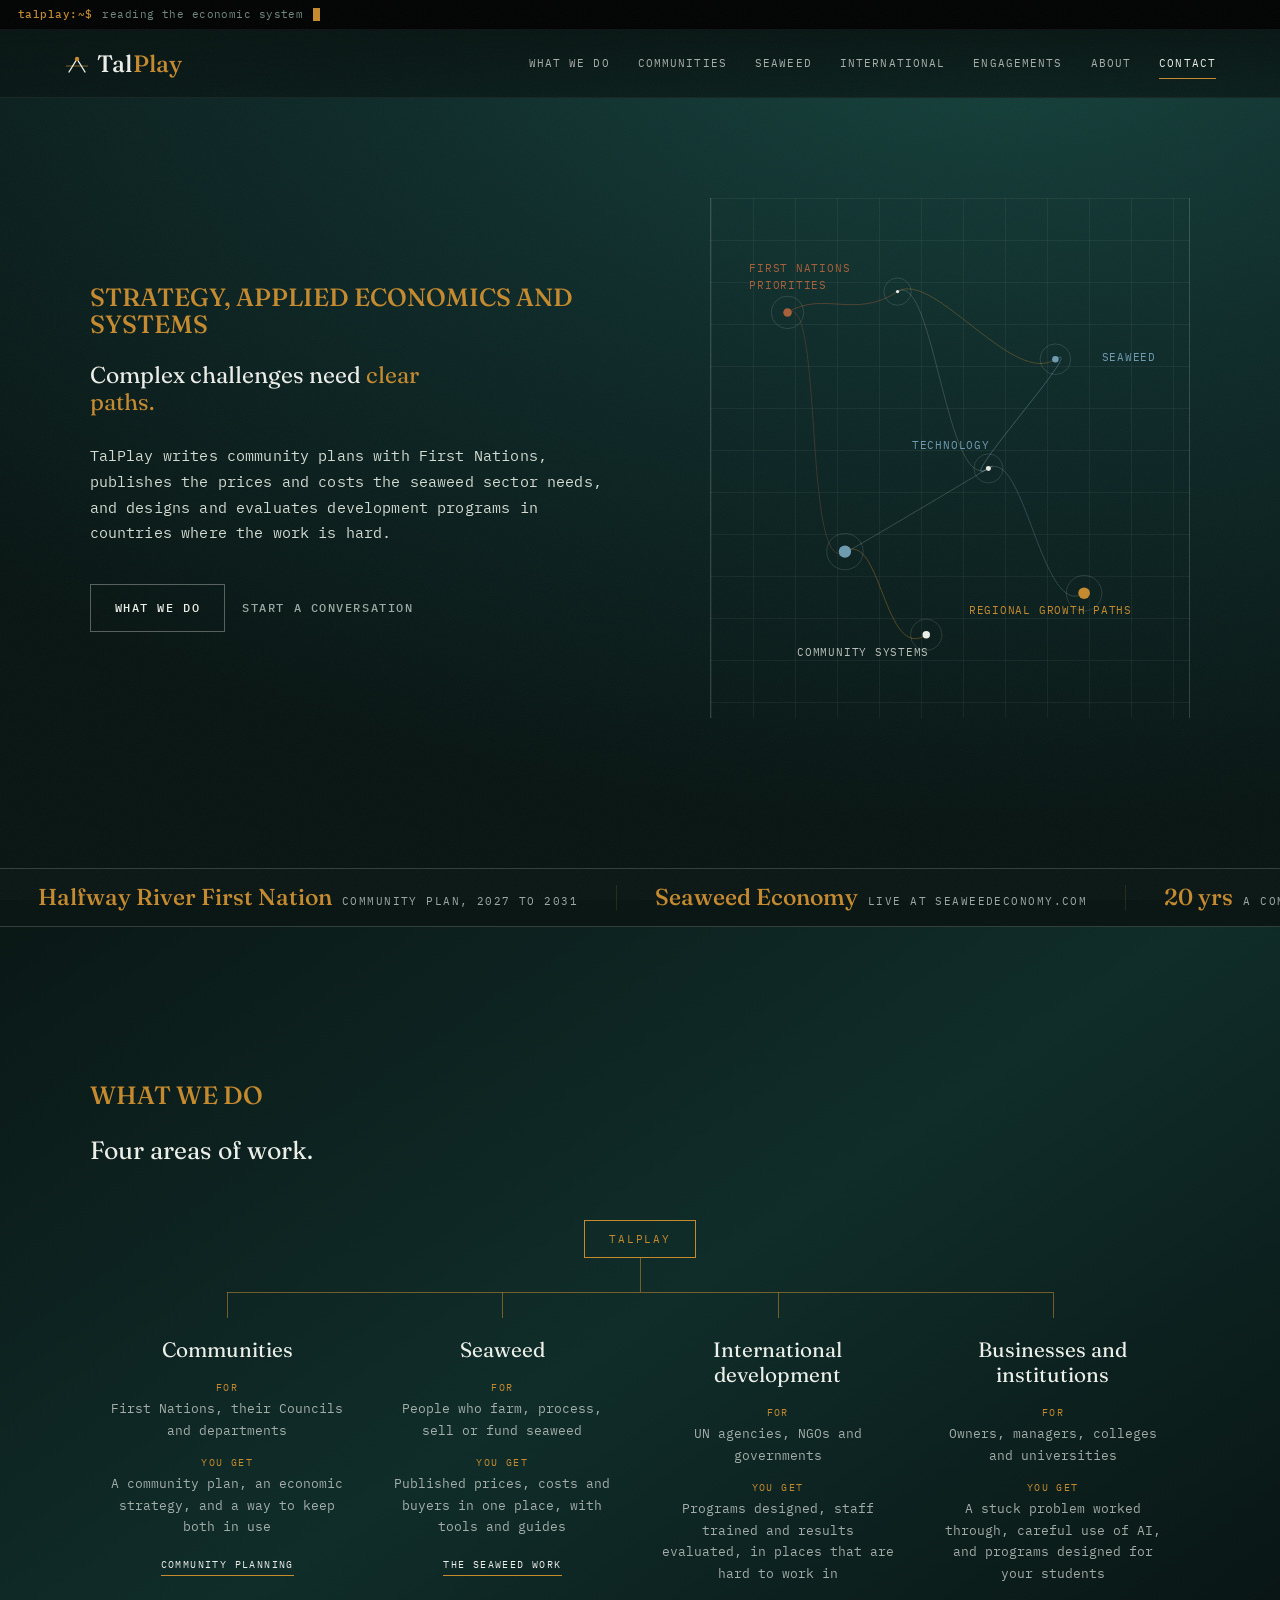
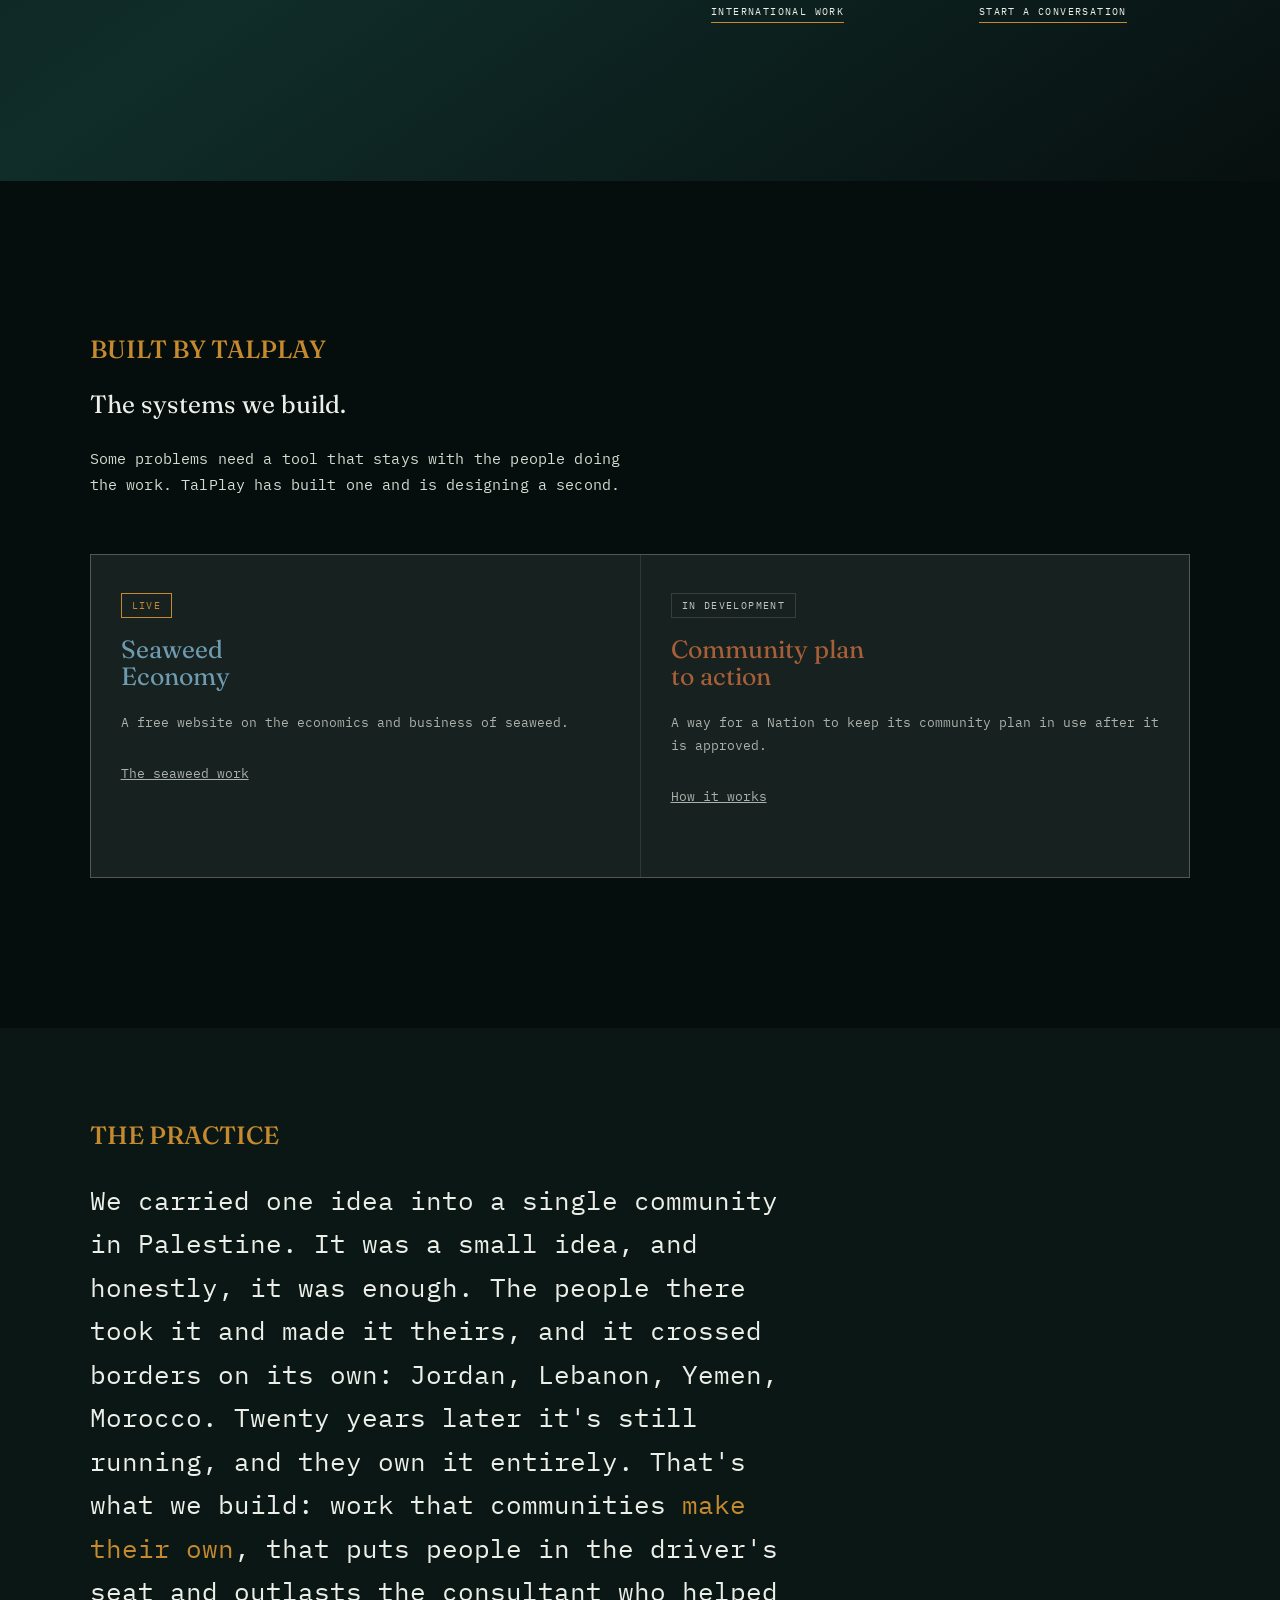
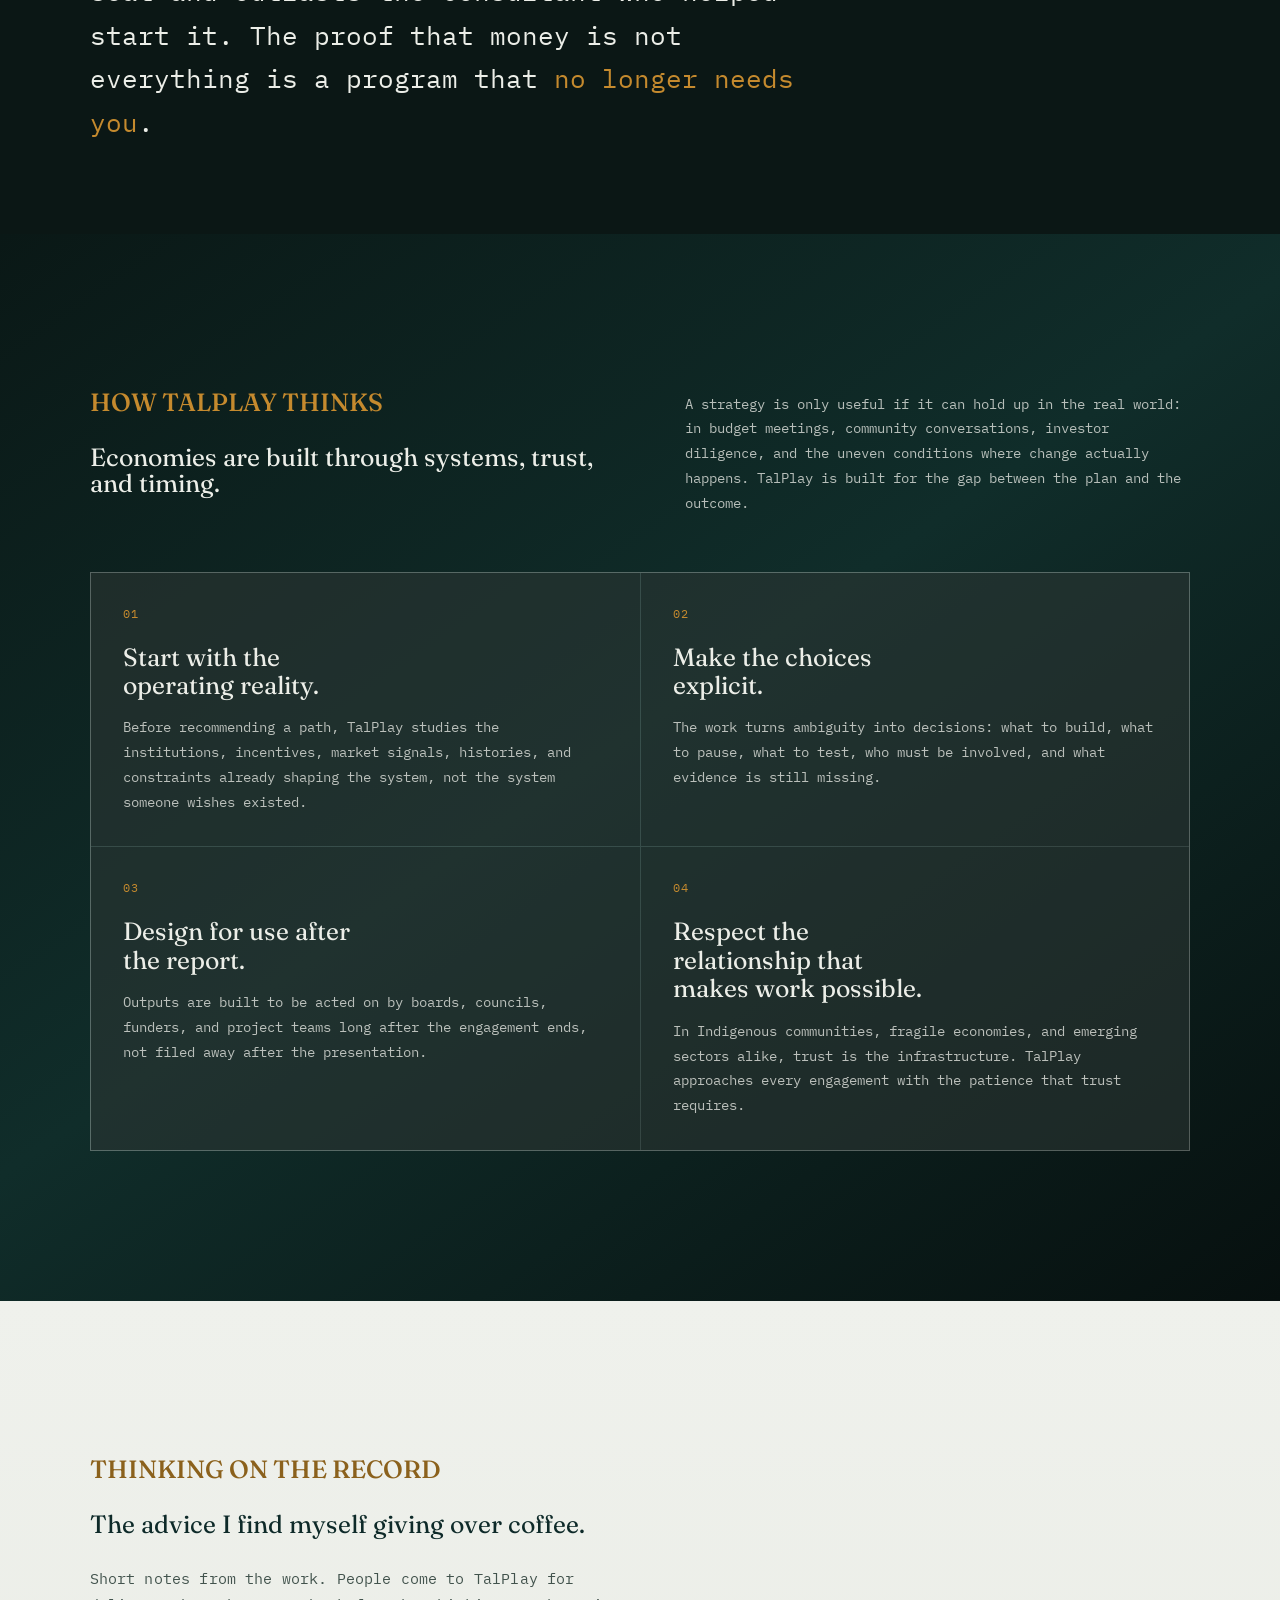
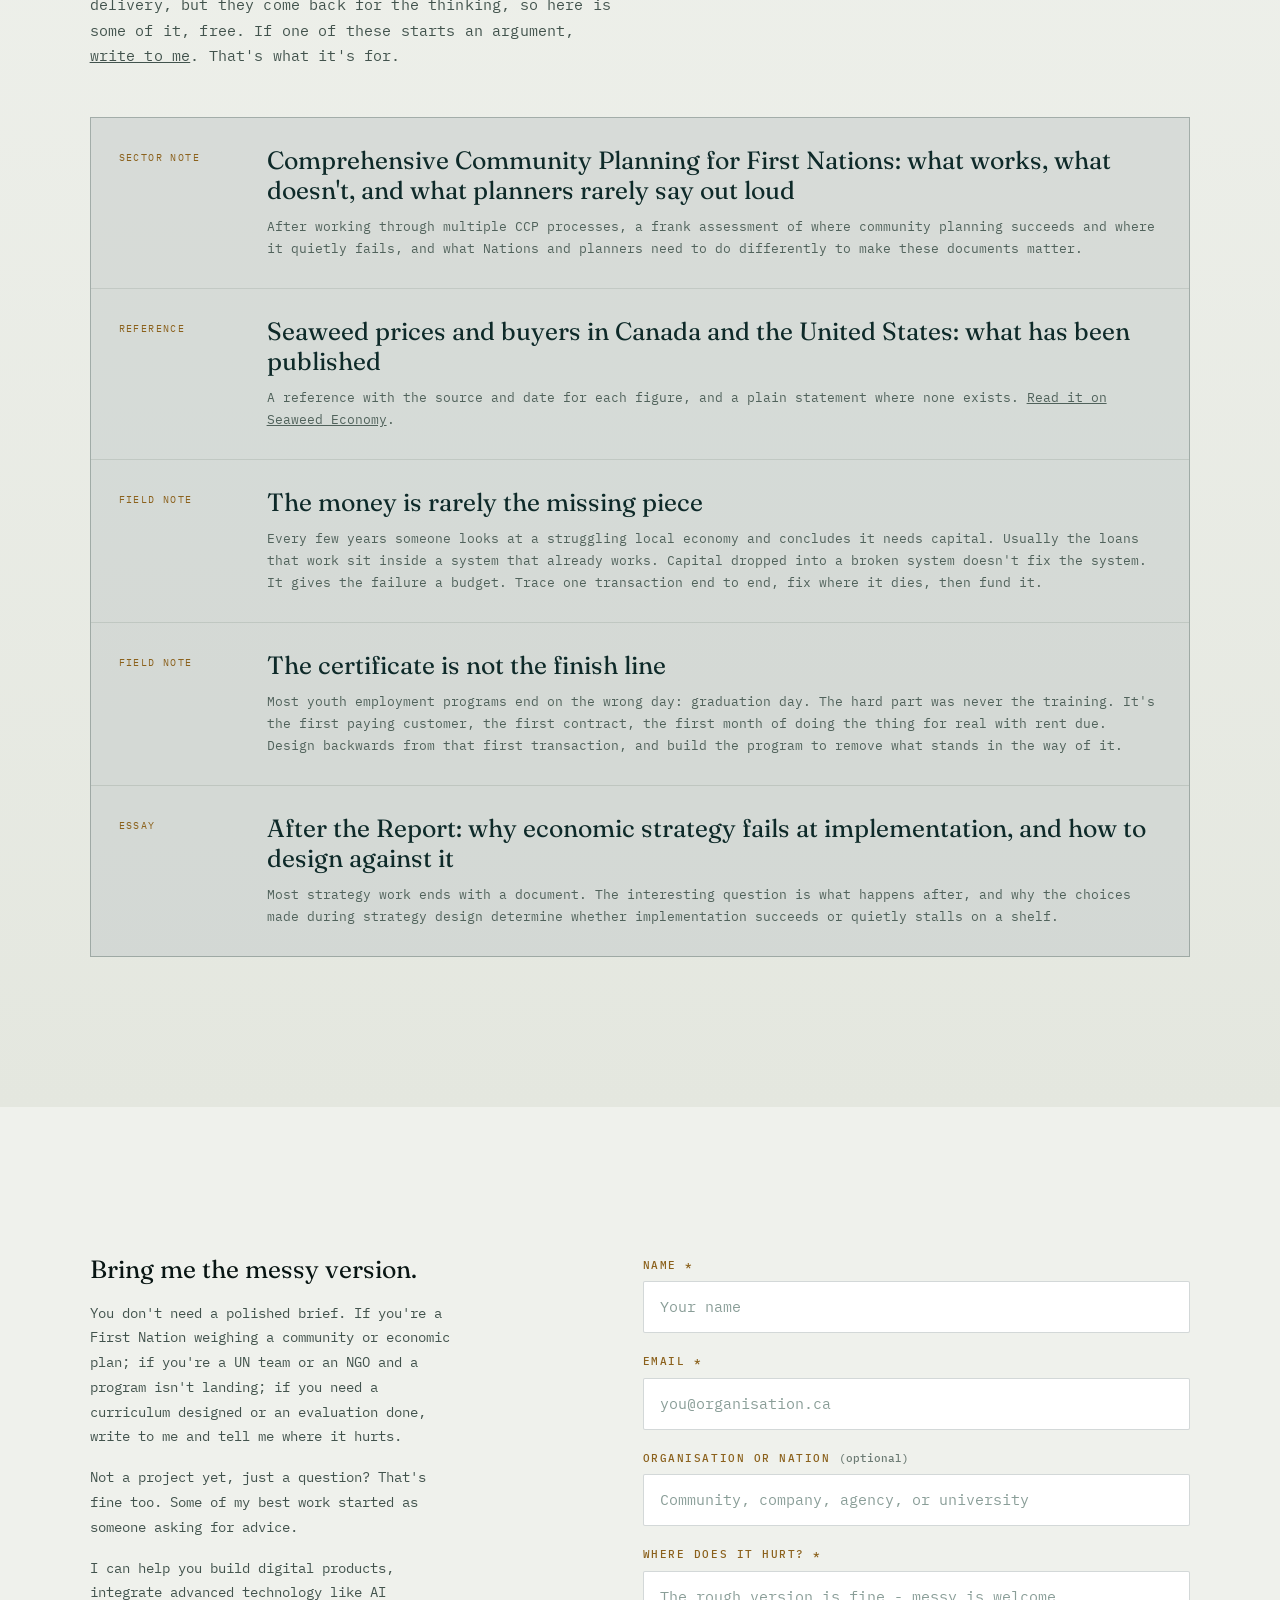
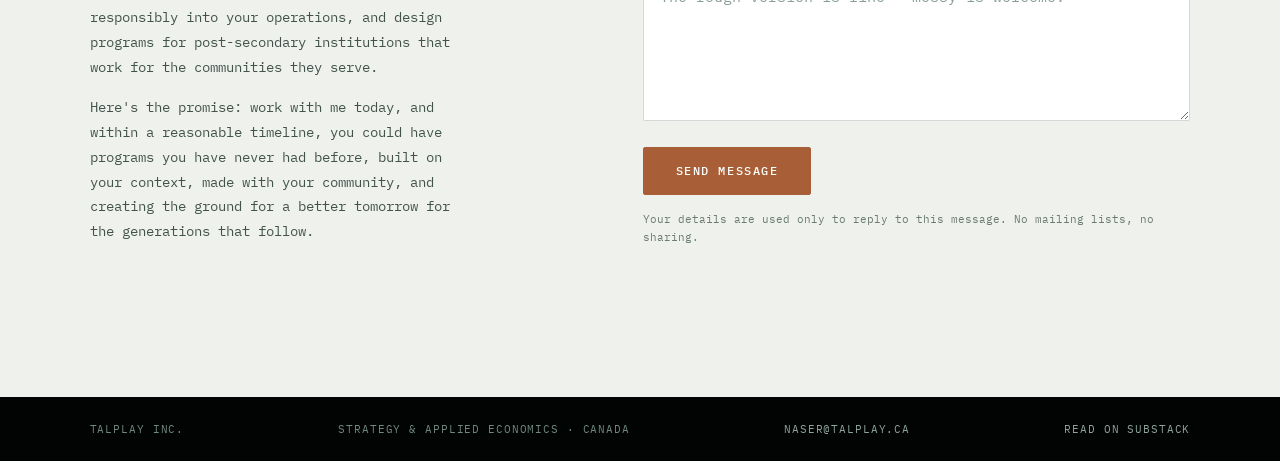
==== commit c6547da8: "Add Vercel Web Analytics script to every page Co-Authored-By: Claude Opus 5.5 <noreply@anthropic.com" ====
--- a/index.html
+++ b/index.html
@@ -27,6 +27,7 @@
 <link rel="stylesheet" href="/styles.css">
 <noscript><style>.reveal{opacity:1!important;transform:none!important}</style></noscript>
 
+<script defer src="/_vercel/insights/script.js"></script>
 </head>
 <body>
 <a class="skip-link" href="#main">Skip to content</a>
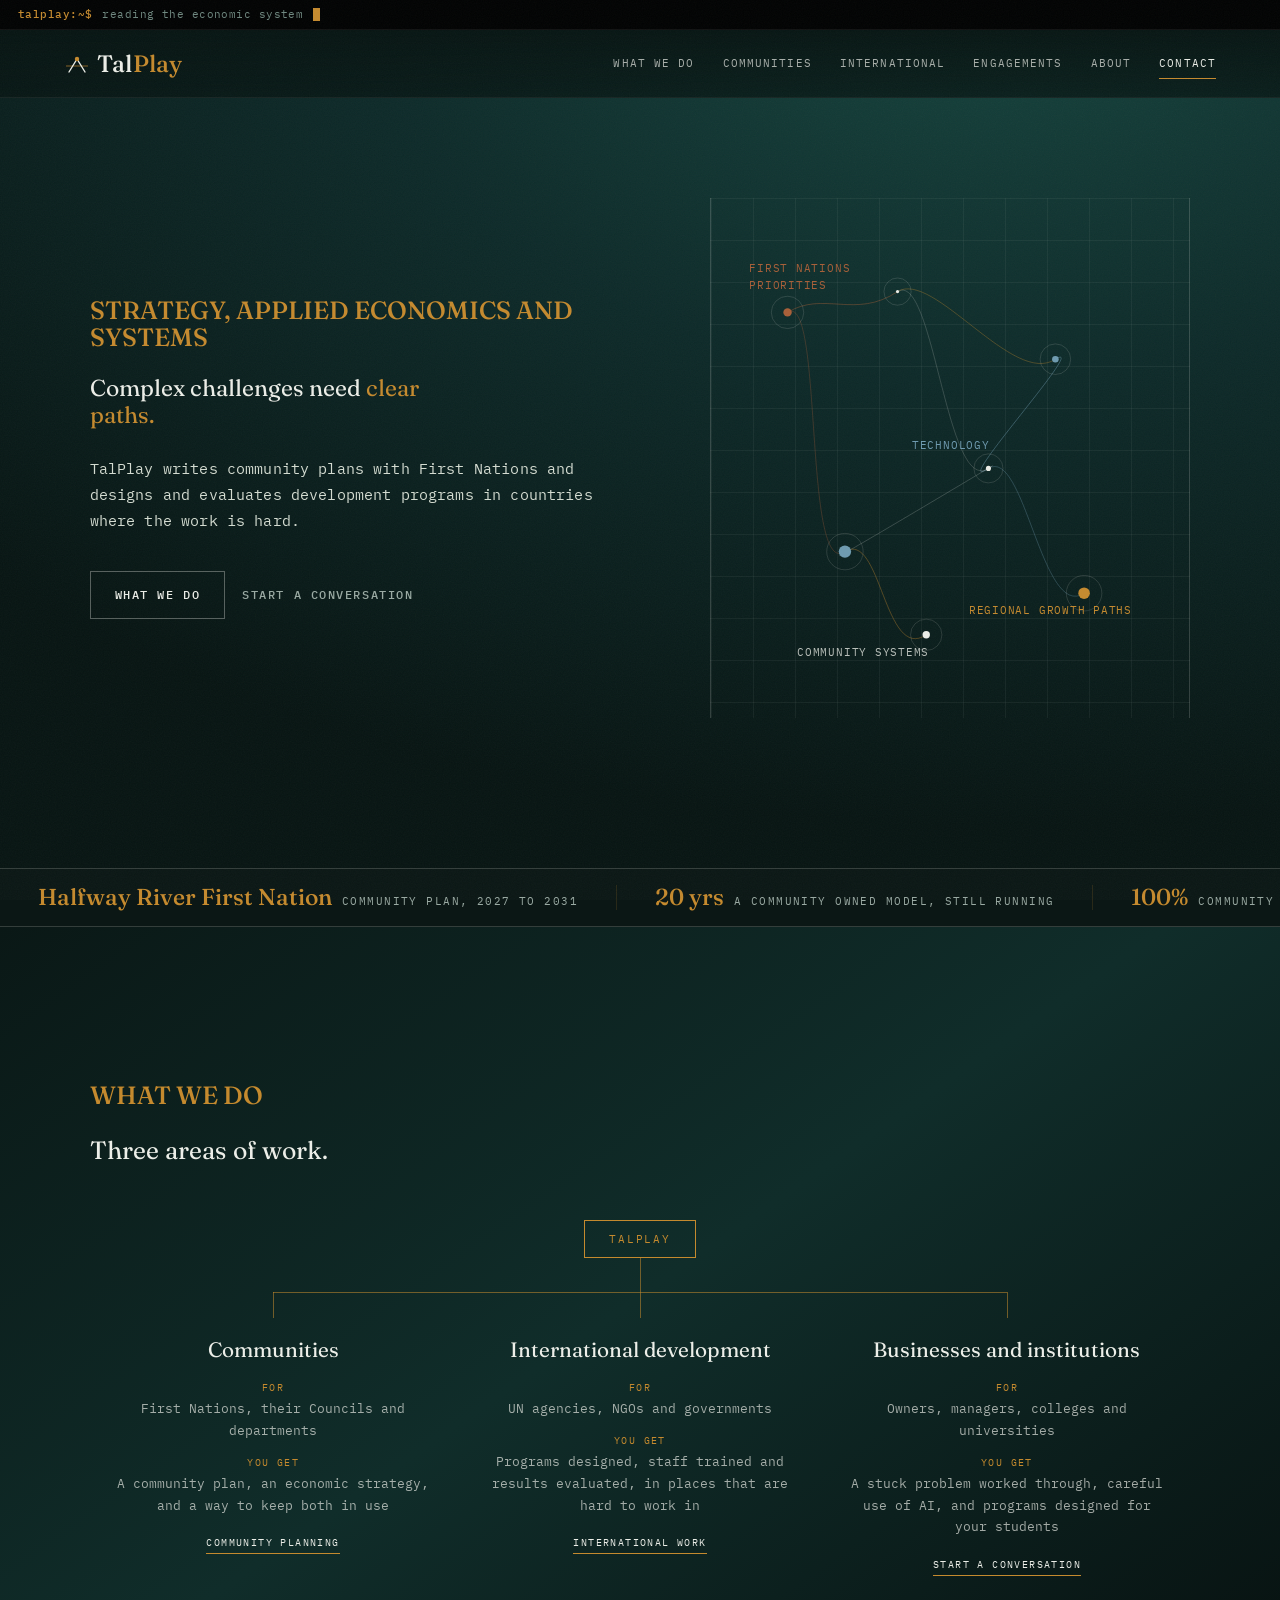
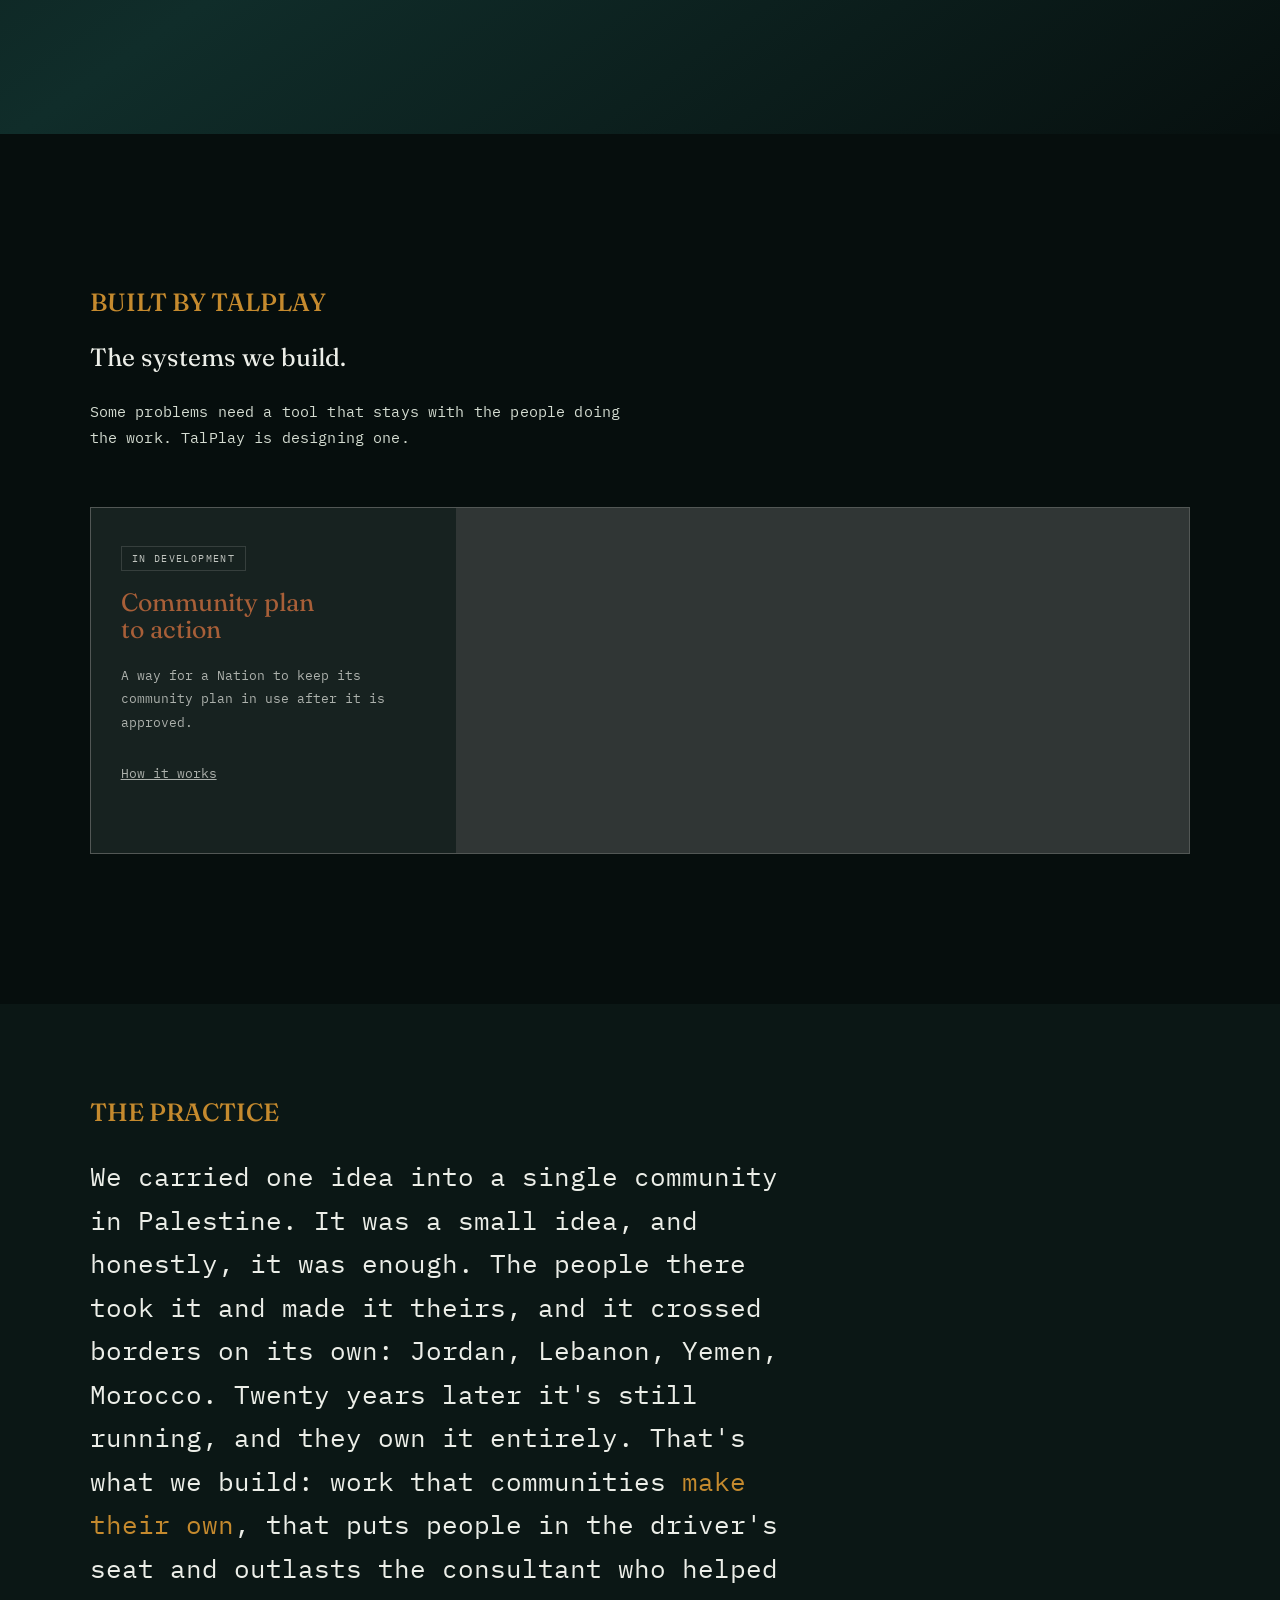
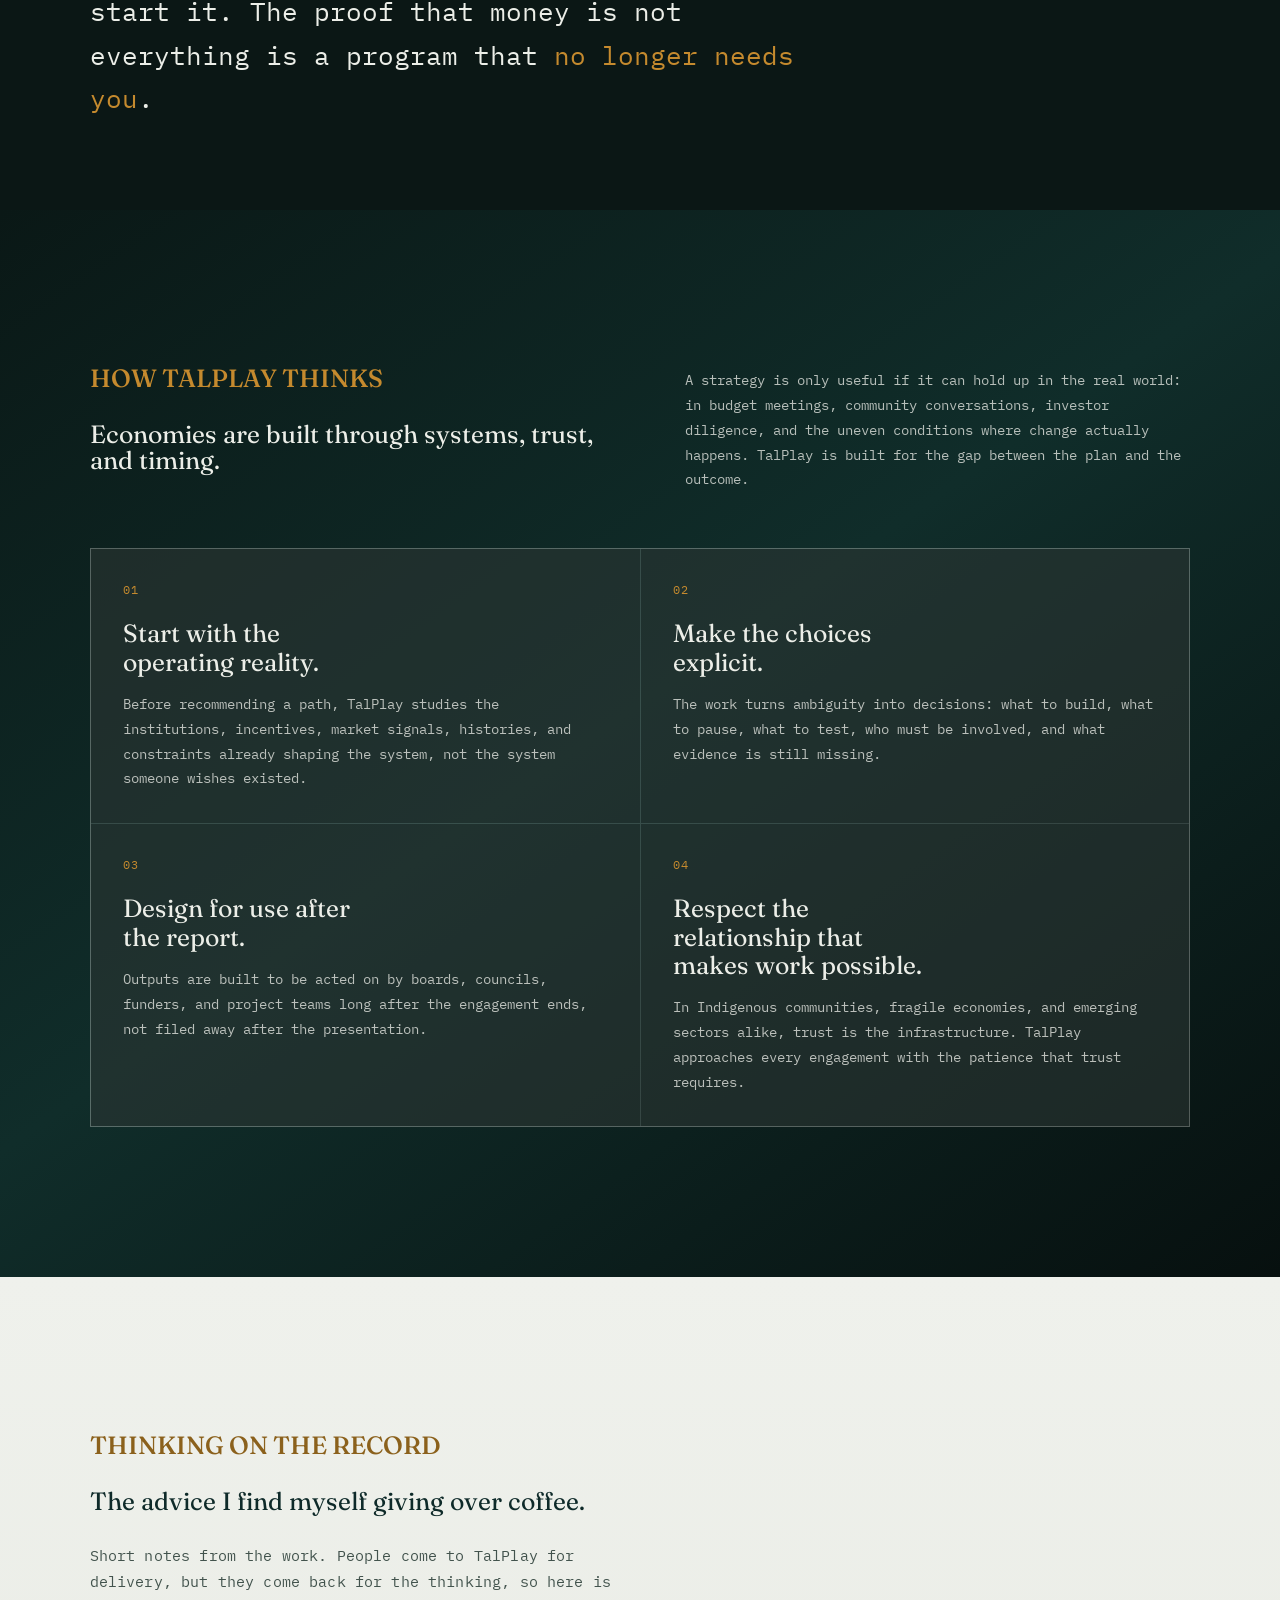
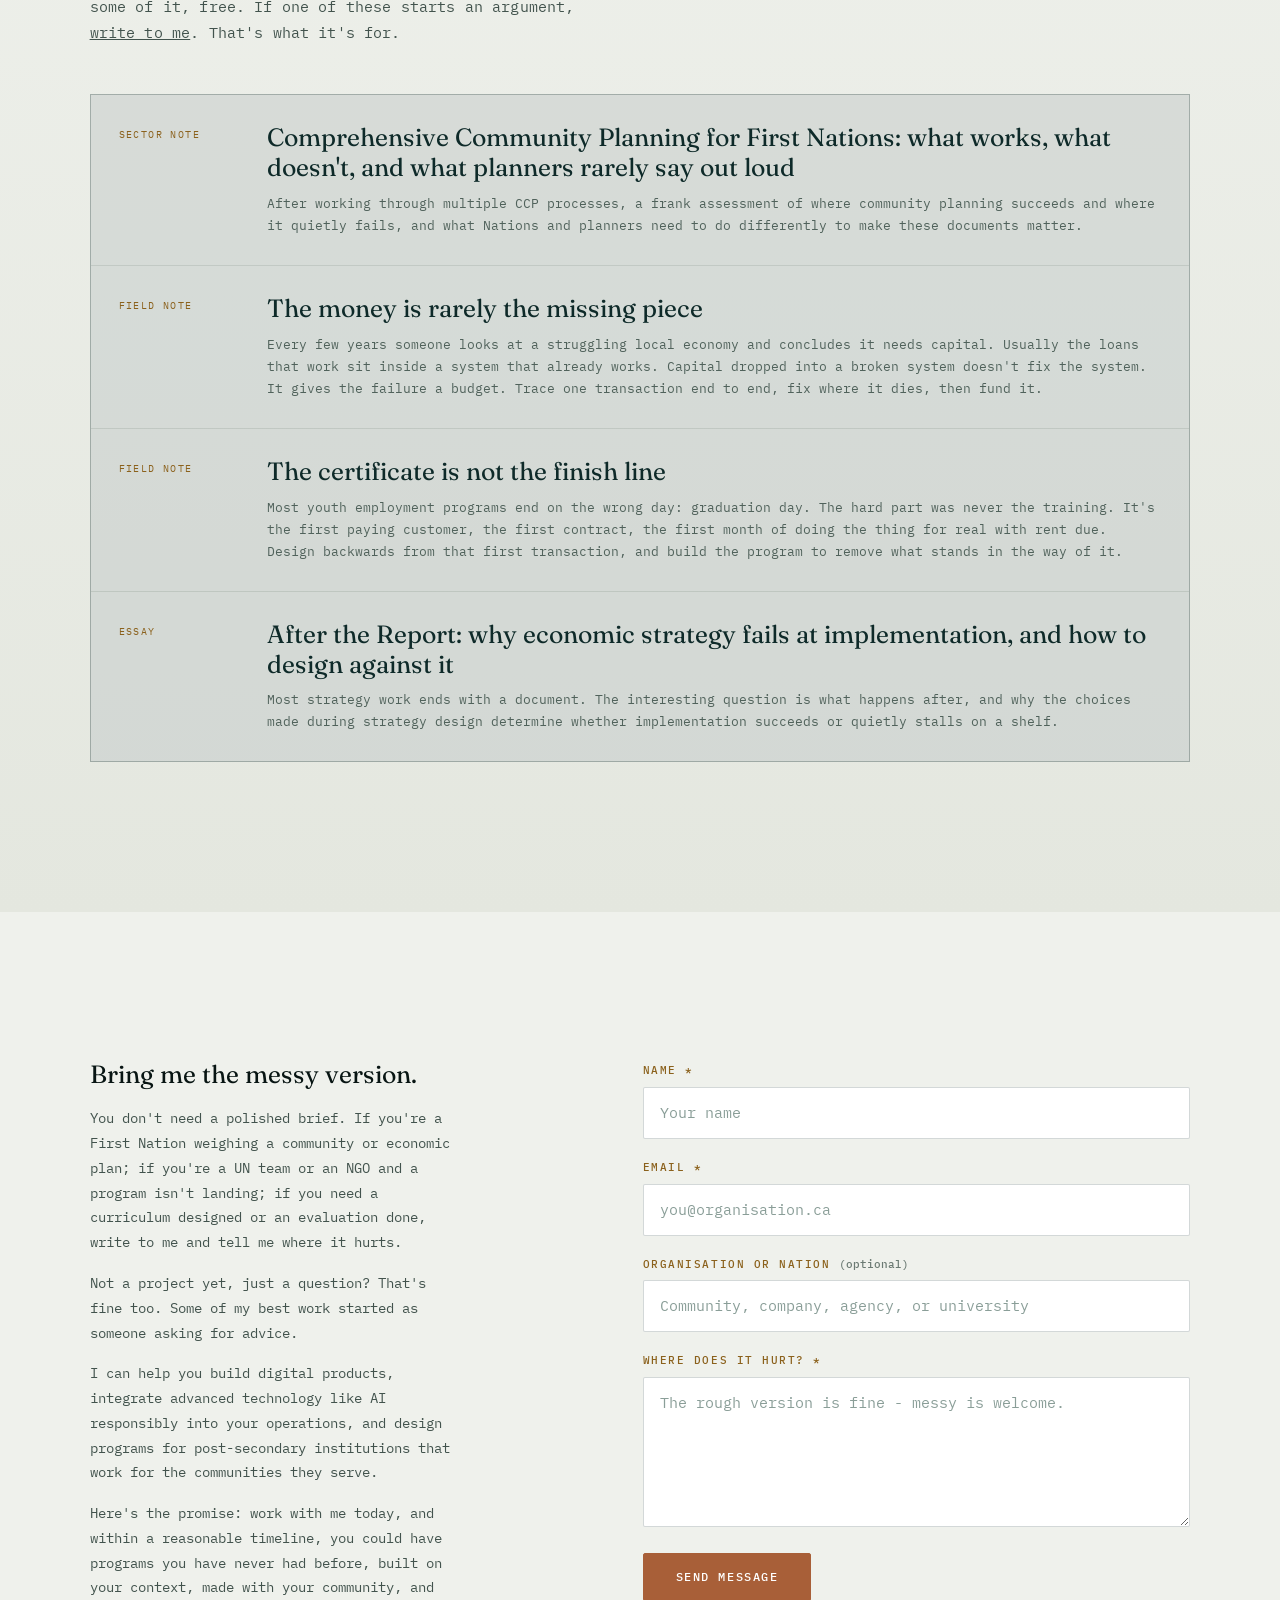
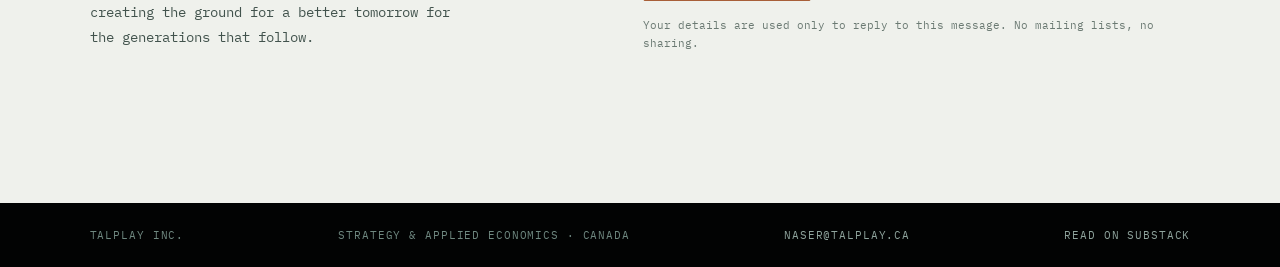
==== commit ffded63f: "Hide all seaweed content from talplay.ca Remove the Seaweed menu item, home page area, marquee items" ====
--- a/index.html
+++ b/index.html
@@ -3,9 +3,9 @@
 <head>
 <meta charset="UTF-8">
 <meta name="viewport" content="width=device-width, initial-scale=1.0">
-<meta name="description" content="TalPlay is the strategy and applied economics practice of Naser Arda: community planning with First Nations, the economics and business of seaweed, international development, and problem solving for businesses and institutions.">
+<meta name="description" content="TalPlay is the strategy and applied economics practice of Naser Arda: community planning with First Nations, international development, and problem solving for businesses and institutions.">
 <meta property="og:title" content="TalPlay | Strategy, Applied Economics and Systems">
-<meta property="og:description" content="TalPlay is the strategy and applied economics practice of Naser Arda: community planning with First Nations, the economics and business of seaweed, international development, and problem solving for businesses and institutions.">
+<meta property="og:description" content="TalPlay is the strategy and applied economics practice of Naser Arda: community planning with First Nations, international development, and problem solving for businesses and institutions.">
 <meta property="og:type" content="website">
 <meta property="og:url" content="https://talplay.ca/">
 <meta property="og:image" content="https://talplay.ca/og.png">
@@ -15,7 +15,7 @@
 <meta property="og:site_name" content="TalPlay">
 <meta name="twitter:card" content="summary_large_image">
 <meta name="twitter:title" content="TalPlay | Strategy, Applied Economics and Systems">
-<meta name="twitter:description" content="TalPlay is the strategy and applied economics practice of Naser Arda: community planning with First Nations, the economics and business of seaweed, international development, and problem solving for businesses and institutions.">
+<meta name="twitter:description" content="TalPlay is the strategy and applied economics practice of Naser Arda: community planning with First Nations, international development, and problem solving for businesses and institutions.">
 <meta name="twitter:image" content="https://talplay.ca/og.png">
 <link rel="canonical" href="https://talplay.ca/">
 <meta name="theme-color" content="#0e2a29">
@@ -57,7 +57,6 @@
   <nav class="nav" id="primary-nav" aria-label="Primary navigation">
     <a href="/#what-we-do">What we do</a>
     <a href="/communities">Communities</a>
-    <a href="/seaweed">Seaweed</a>
     <a href="/international">International</a>
     <a href="/engagements">Engagements</a>
     <a href="/about">About</a>
@@ -74,7 +73,7 @@
         <div class="reveal">
           <h1 id="hero-title" class="hero-title">Strategy, applied economics and systems</h1>
           <p class="hero-subtitle">Complex challenges need <span class="gold">clear paths.</span></p>
-          <p class="lead">TalPlay writes community plans with First Nations, publishes the prices and costs the seaweed sector needs, and designs and evaluates development programs in countries where the work is hard.</p>
+          <p class="lead">TalPlay writes community plans with First Nations and designs and evaluates development programs in countries where the work is hard.</p>
           <div class="actions">
             <a class="button" href="#what-we-do">What we do</a>
             <a class="button button--ghost" href="#write">Start a conversation</a>
@@ -83,7 +82,6 @@
         <div class="field-map reveal" role="img" aria-label="Abstract map of connected economic systems, priorities, and technology">
           <canvas id="systems-map"></canvas>
           <span class="map-label one">First Nations priorities</span>
-          <span class="map-label two">Seaweed</span>
           <span class="map-label three">Community systems</span>
           <span class="map-label four">Regional growth paths</span>
           <span class="map-label five">Technology</span>
@@ -92,17 +90,15 @@
     </div>
   </section>
 
-  <div class="marquee" role="img" aria-label="TalPlay at a glance: Halfway River First Nation community plan 2027 to 2031, Seaweed Economy live, a 20 year community owned model, 10+ countries, 8 international agencies including 2 UN, $36M+ in programs delivered">
+  <div class="marquee" role="img" aria-label="TalPlay at a glance: Halfway River First Nation community plan 2027 to 2031, a 20 year community owned model, 10+ countries, 8 international agencies including 2 UN, $36M+ in programs delivered">
     <div class="marquee__track" aria-hidden="true">
       <span class="marquee__item"><b>Halfway River First Nation</b><span>Community plan, 2027 to 2031</span></span>
-      <span class="marquee__item"><b>Seaweed Economy</b><span>Live at seaweedeconomy.com</span></span>
       <span class="marquee__item"><b>20 yrs</b><span>A community owned model, still running</span></span>
       <span class="marquee__item"><b>100%</b><span>Community ownership</span></span>
       <span class="marquee__item"><b>10+</b><span>Countries &amp; complex contexts</span></span>
       <span class="marquee__item"><b>8</b><span>International agencies &middot; 2 UN</span></span>
       <span class="marquee__item"><b>$36M+</b><span>In programs delivered</span></span>
       <span class="marquee__item"><b>Halfway River First Nation</b><span>Community plan, 2027 to 2031</span></span>
-      <span class="marquee__item"><b>Seaweed Economy</b><span>Live at seaweedeconomy.com</span></span>
       <span class="marquee__item"><b>20 yrs</b><span>A community owned model, still running</span></span>
       <span class="marquee__item"><b>100%</b><span>Community ownership</span></span>
       <span class="marquee__item"><b>10+</b><span>Countries &amp; complex contexts</span></span>
@@ -115,7 +111,7 @@
     <div class="inner">
       <div class="reveal">
         <div class="eyebrow">What we do</div>
-        <h2 id="wwd-title">Four areas of work.</h2>
+        <h2 id="wwd-title">Three areas of work.</h2>
       </div>
       <div class="map reveal">
         <div class="map-root">TalPlay</div>
@@ -126,12 +122,6 @@
             <span class="map-line"><b>For</b>First Nations, their Councils and departments</span>
             <span class="map-line"><b>You get</b>A community plan, an economic strategy, and a way to keep both in use</span>
             <span class="map-go">Community planning</span>
-          </a>
-          <a class="map-node" href="/seaweed">
-            <span class="map-name">Seaweed</span>
-            <span class="map-line"><b>For</b>People who farm, process, sell or fund seaweed</span>
-            <span class="map-line"><b>You get</b>Published prices, costs and buyers in one place, with tools and guides</span>
-            <span class="map-go">The seaweed work</span>
           </a>
           <a class="map-node" href="/international">
             <span class="map-name">International development</span>
@@ -155,15 +145,9 @@
       <div class="reveal">
         <div class="eyebrow">Built by TalPlay</div>
         <h2 id="systems-title">The systems we build.</h2>
-        <p class="lead" style="max-width:62ch">Some problems need a tool that stays with the people doing the work. TalPlay has built one and is designing a second.</p>
-      </div>
-      <div class="domain-grid domain-grid--two" aria-label="Systems built by TalPlay">
-        <article class="domain domain--blue reveal">
-          <span class="domain-status">Live</span><br>
-          <h3 class="domain-name">Seaweed<br>Economy</h3>
-          <p class="domain-desc">A free website on the economics and business of seaweed.</p>
-          <p class="domain-desc"><a href="/seaweed">The seaweed work</a></p>
-        </article>
+        <p class="lead" style="max-width:62ch">Some problems need a tool that stays with the people doing the work. TalPlay is designing one.</p>
+      </div>
+      <div class="domain-grid" aria-label="Systems built by TalPlay">
         <article class="domain domain--indigenous reveal">
           <span class="domain-status domain-status--dev">In development</span><br>
           <h3 class="domain-name">Community plan<br>to action</h3>
@@ -236,14 +220,6 @@
           <div>
             <span class="insight-title">Comprehensive Community Planning for First Nations: what works, what doesn't, and what planners rarely say out loud</span>
             <p class="insight-desc">After working through multiple CCP processes, a frank assessment of where community planning succeeds and where it quietly fails, and what Nations and planners need to do differently to make these documents matter.</p>
-          </div>
-        </article>
-
-        <article class="insight-item reveal">
-          <div class="insight-type">Reference</div>
-          <div>
-            <span class="insight-title">Seaweed prices and buyers in Canada and the United States: what has been published</span>
-            <p class="insight-desc">A reference with the source and date for each figure, and a plain statement where none exists. <a href="https://www.seaweedeconomy.com/tools/price-reference">Read it on Seaweed Economy</a>.</p>
           </div>
         </article>
 
--- a/styles.css
+++ b/styles.css
@@ -1076,7 +1076,7 @@
     font-family: var(--mono); font-size: 11px; letter-spacing: .16em; text-transform: uppercase;
   }
   .map-stem { width: 1px; height: 34px; margin: 0 auto; background: var(--gold); opacity: .55 }
-  .map-branches { display: grid; grid-template-columns: repeat(4, 1fr) }
+  .map-branches { display: grid; grid-template-columns: repeat(3, 1fr) }
   .map-node {
     position: relative; display: block; padding: 46px 20px 8px; text-align: center;
     color: inherit; text-decoration: none;
